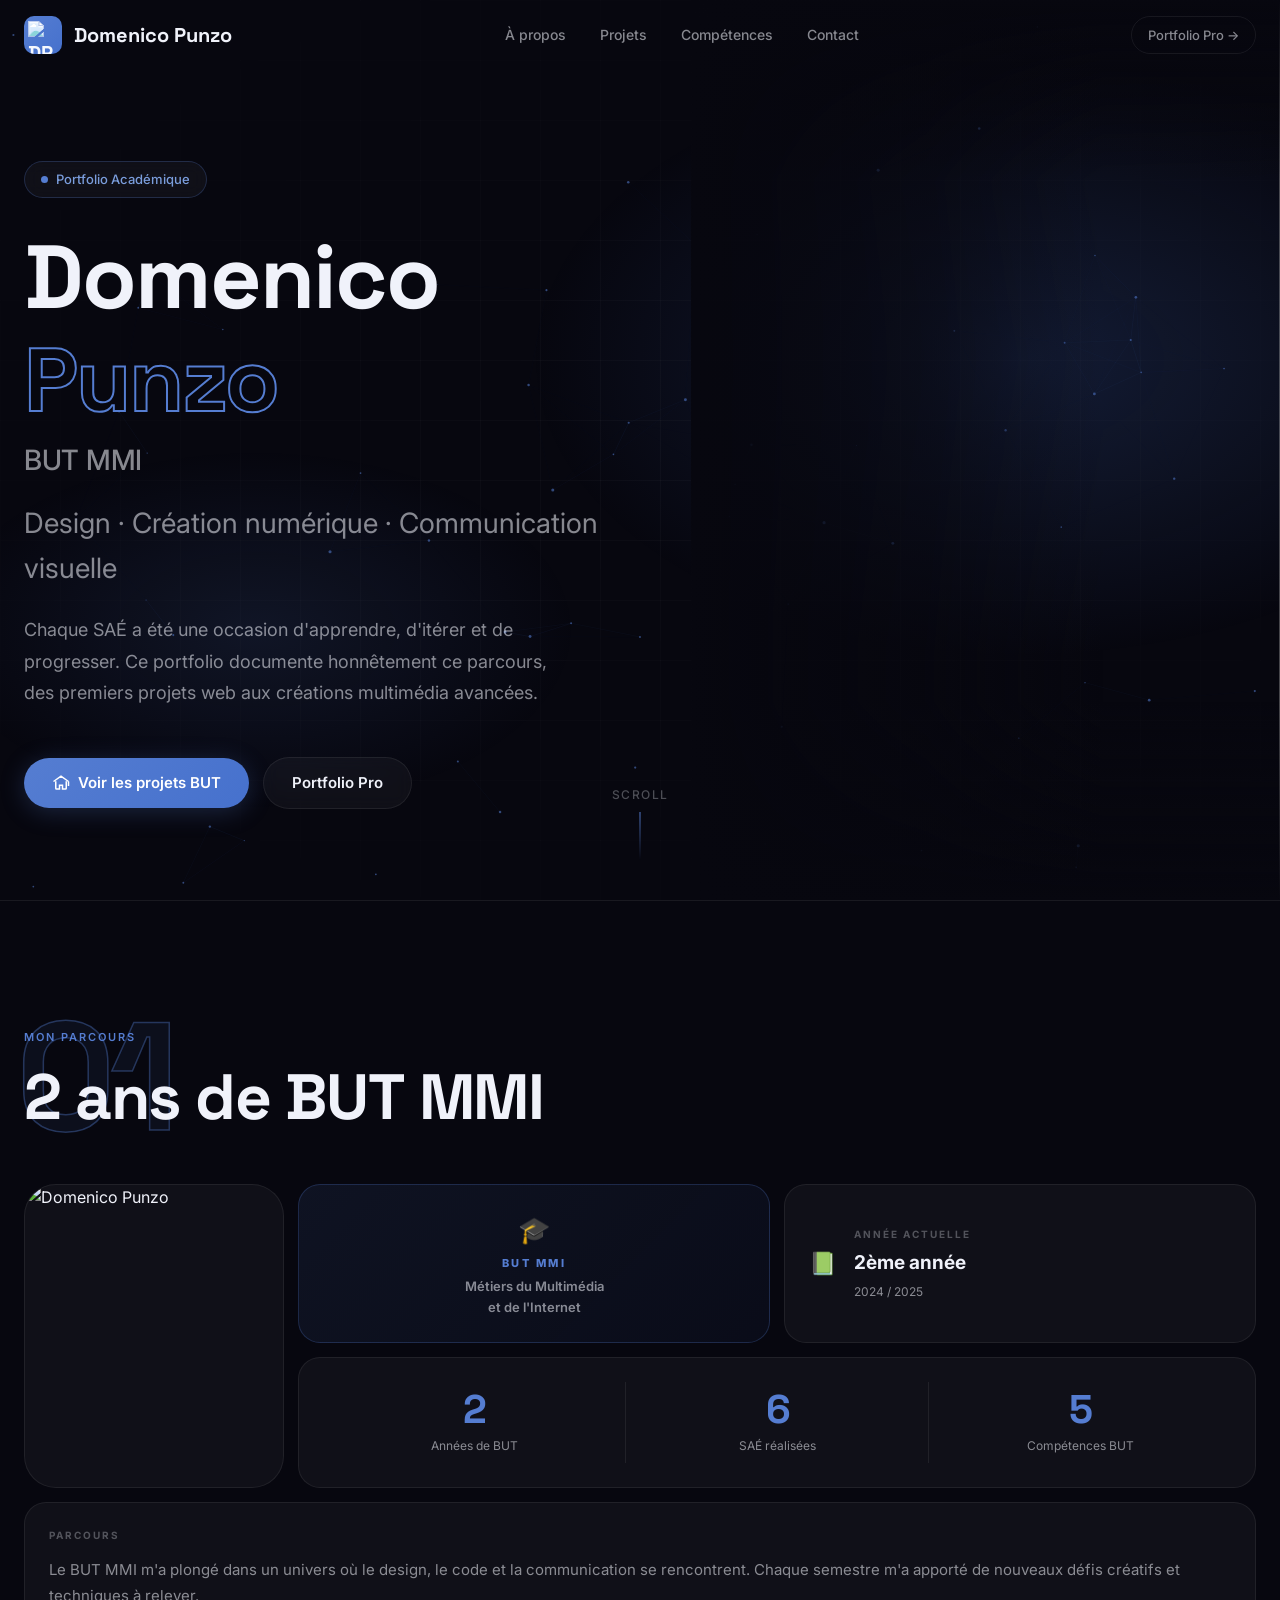
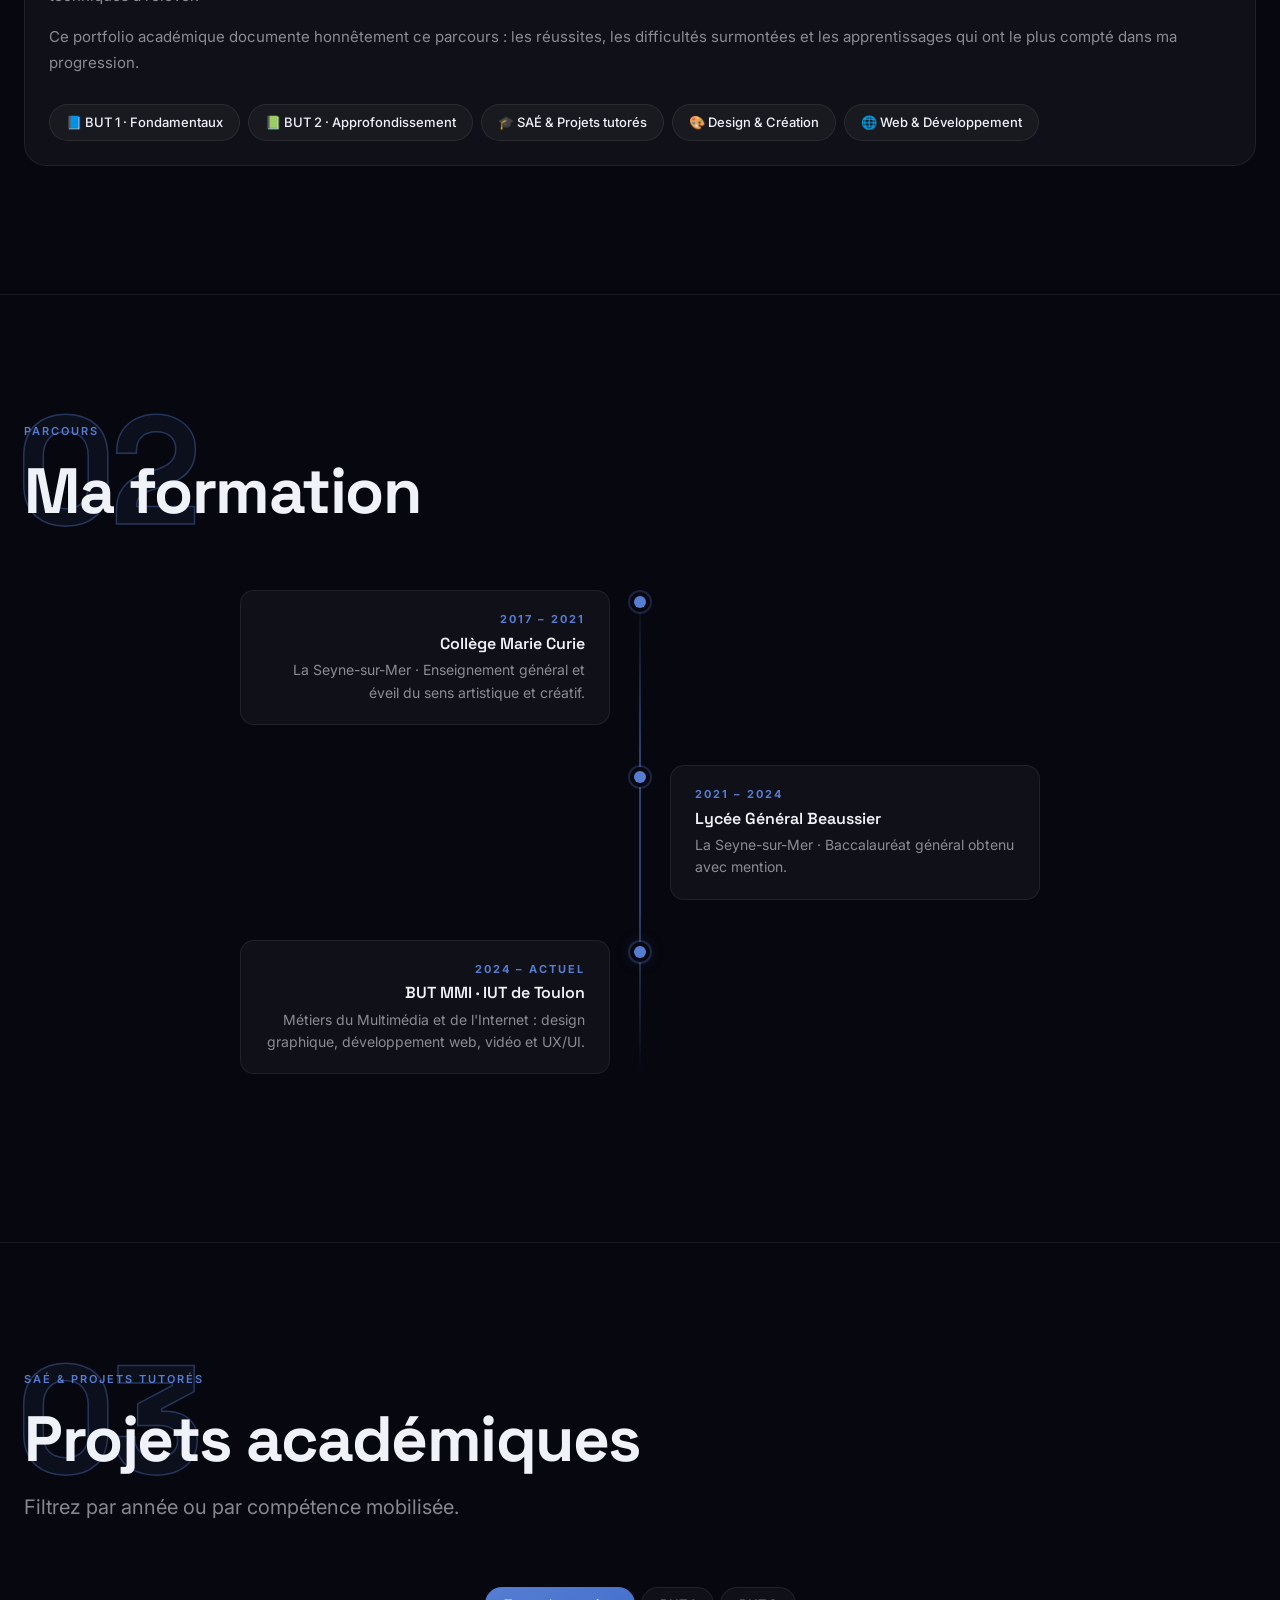
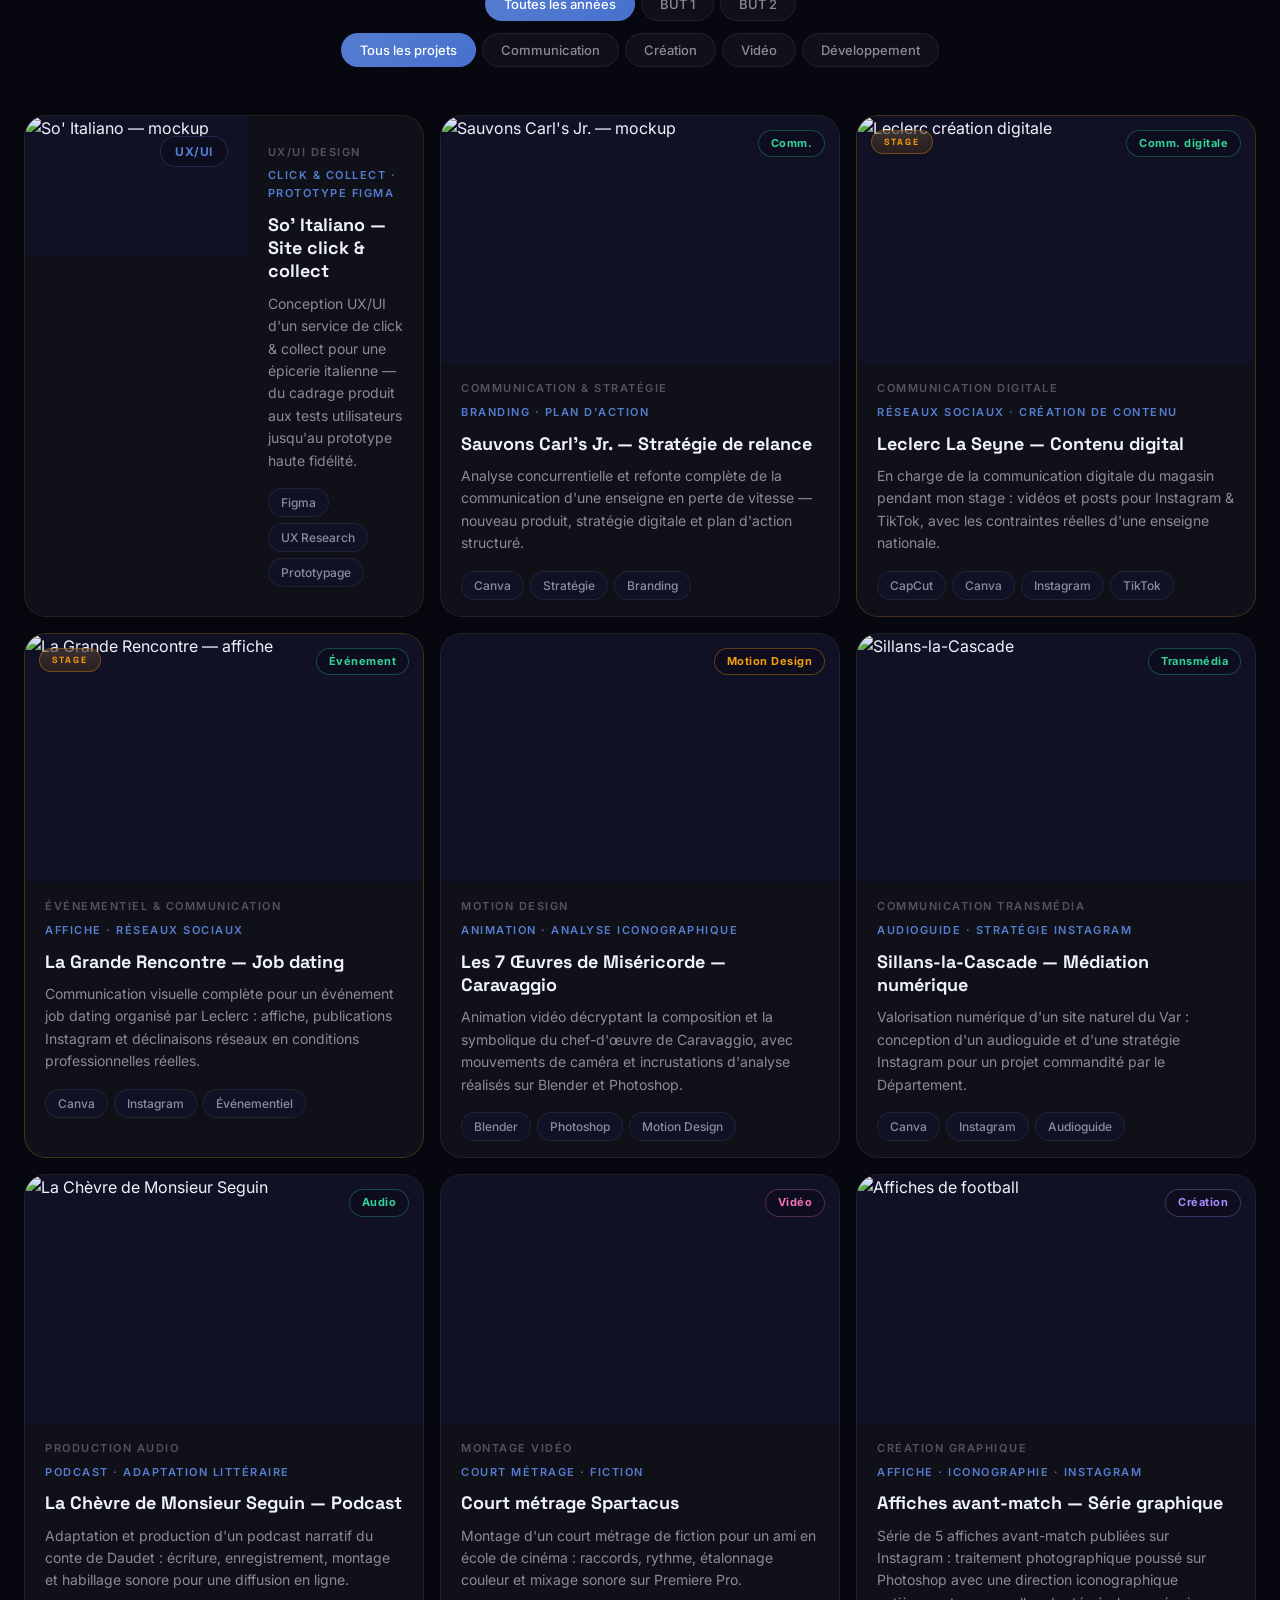
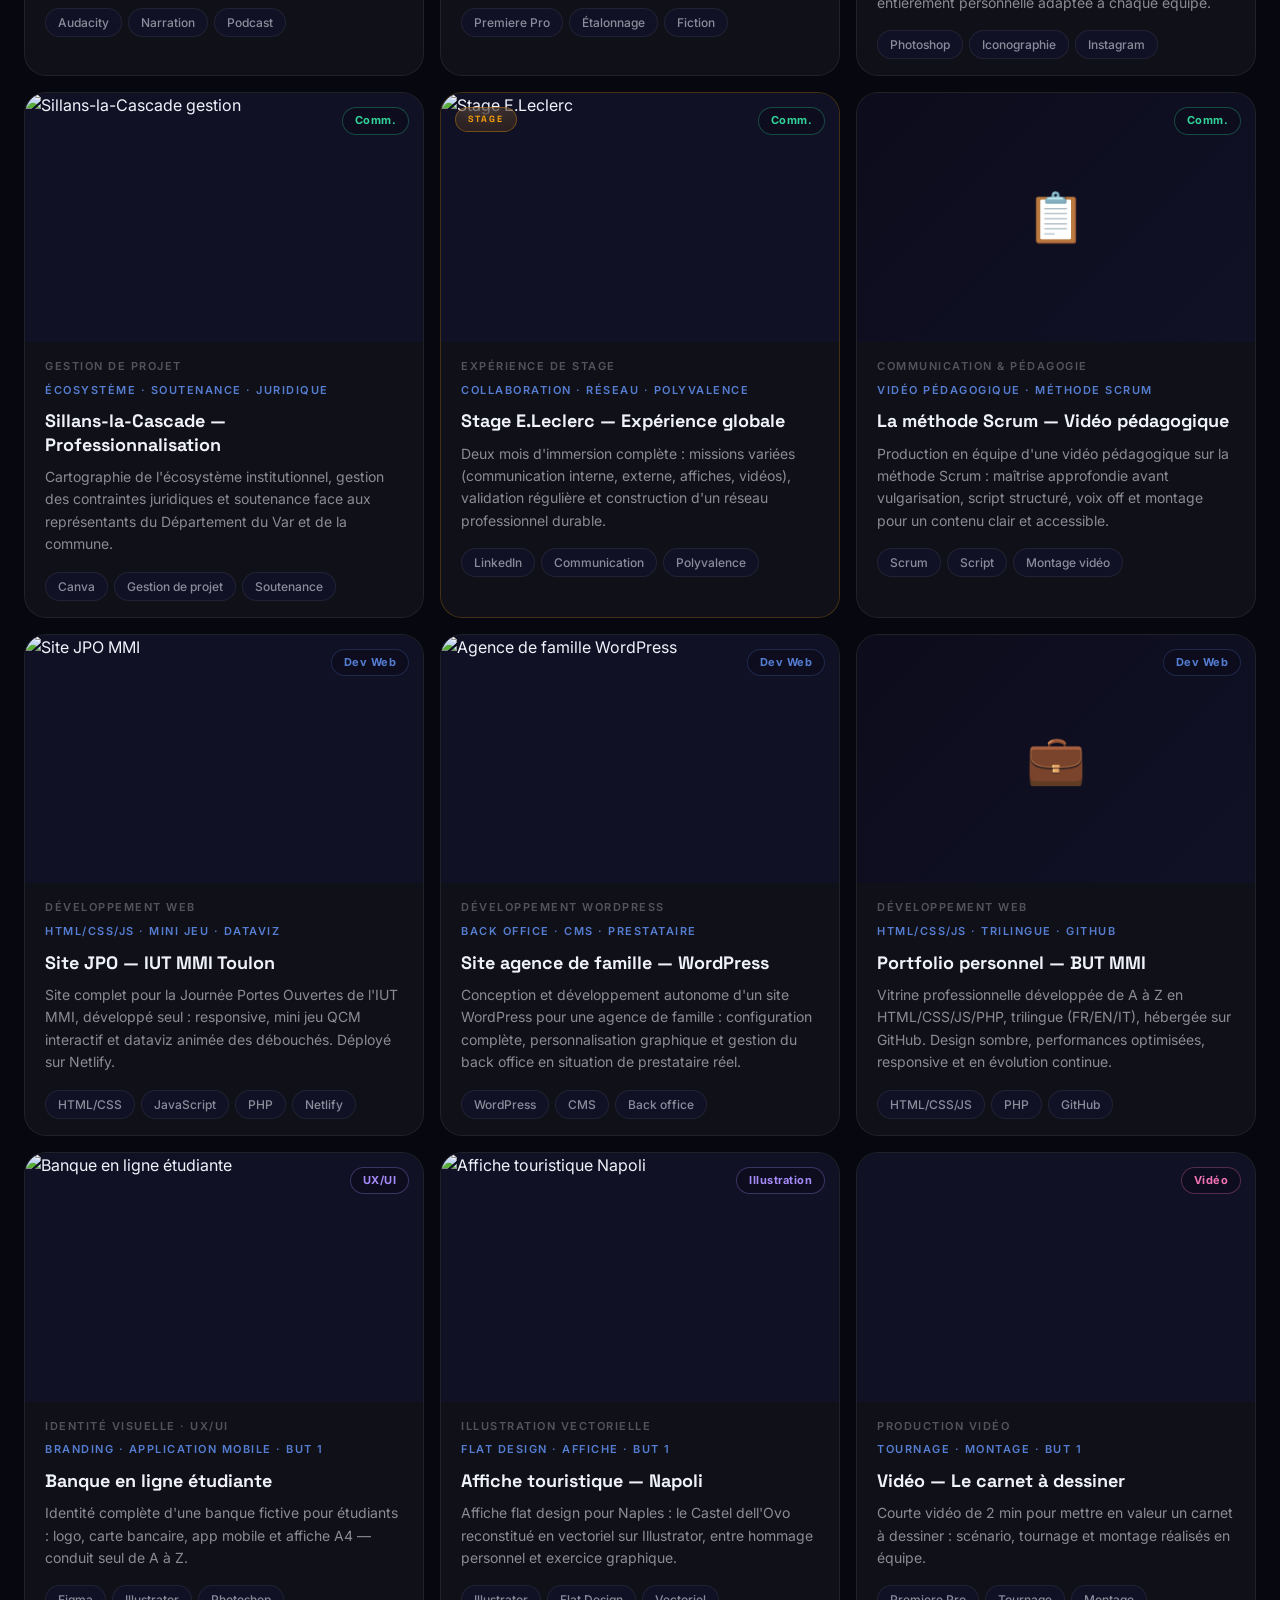
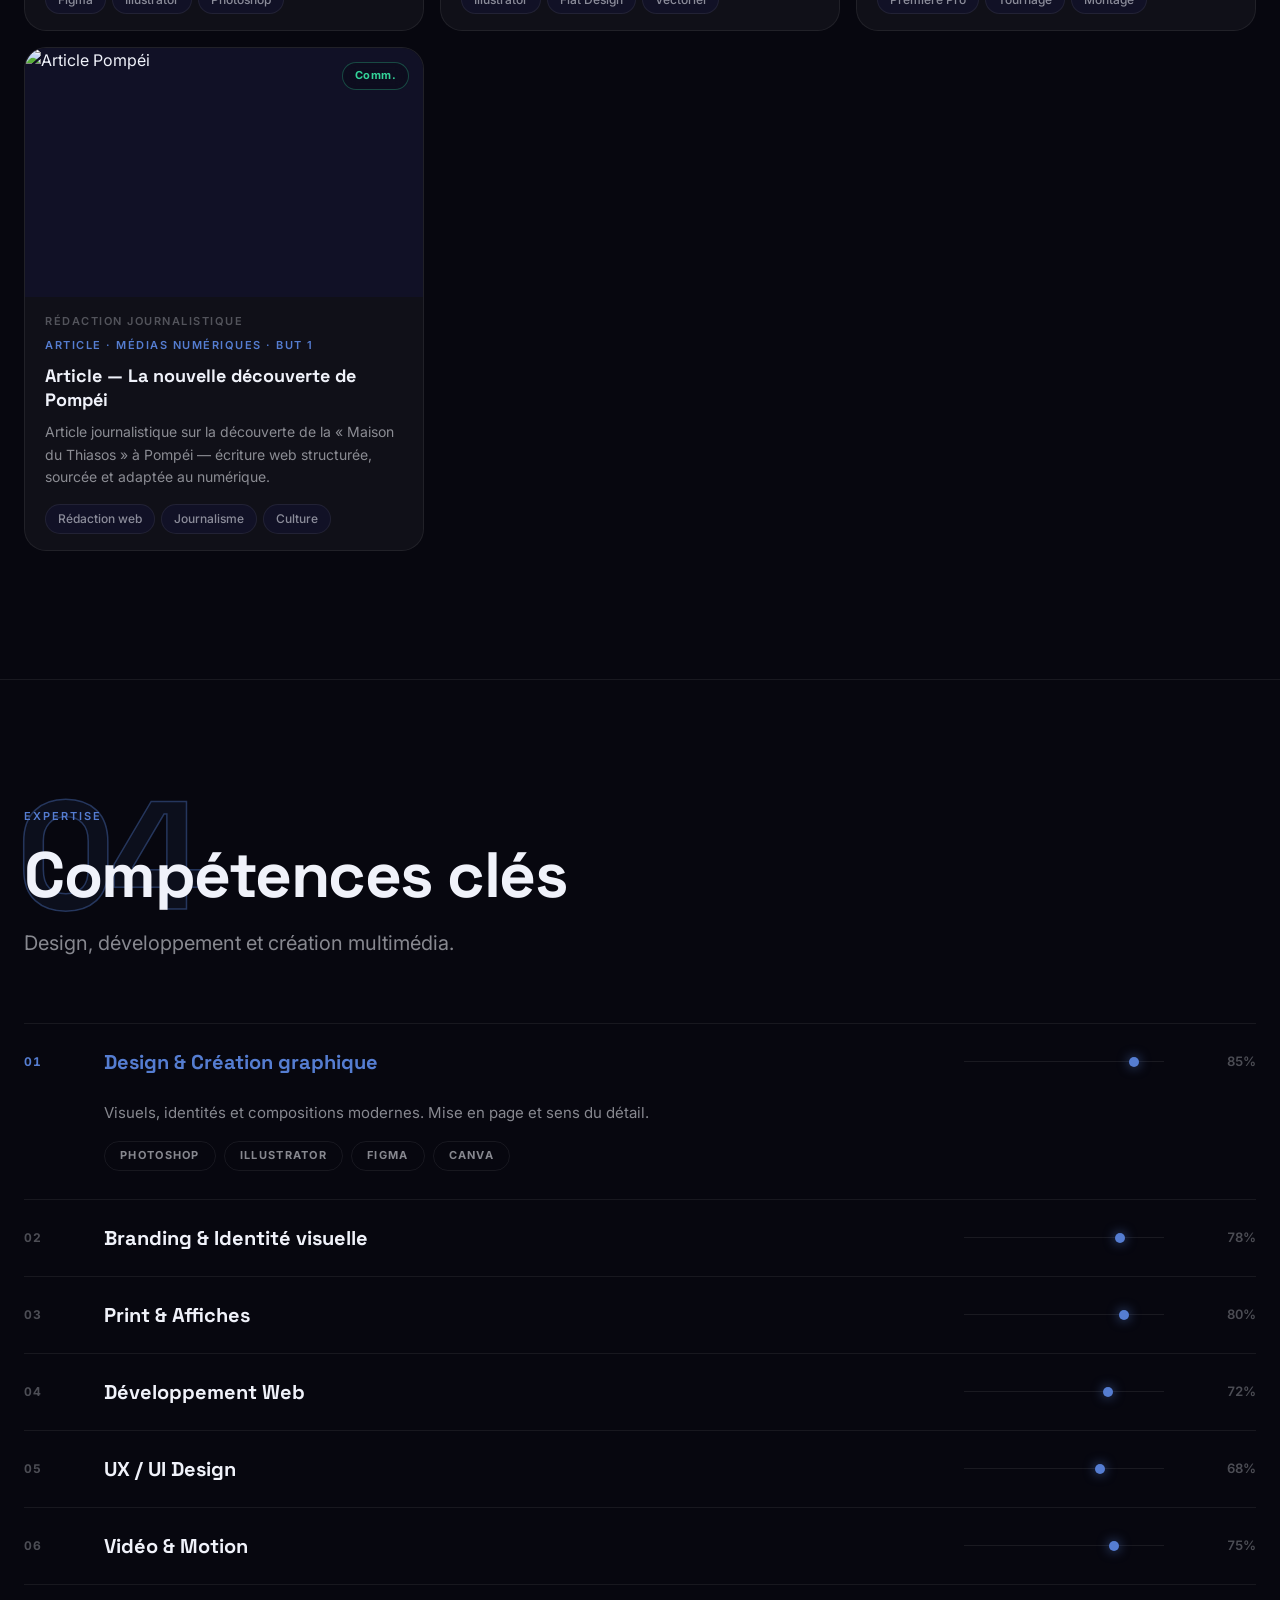
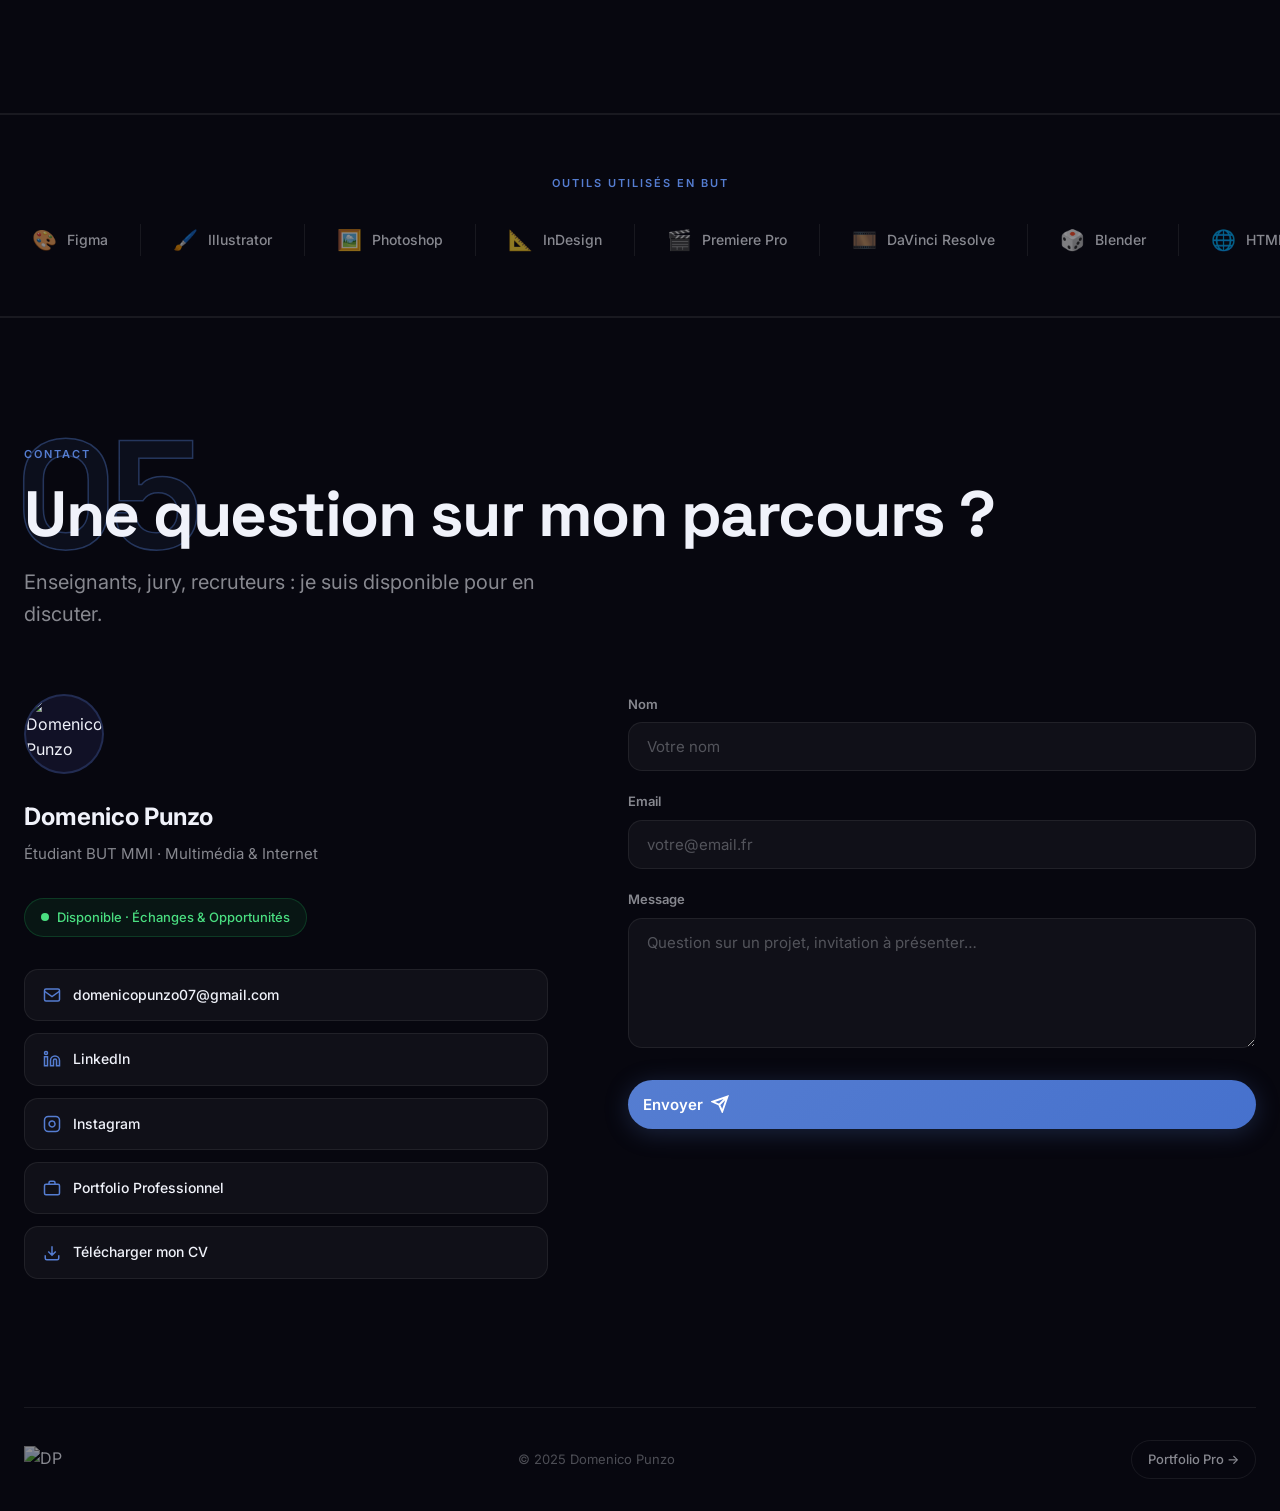
==== academic.html @ 2d1ed1a0 "fix nom image" ====
<!DOCTYPE html>
<html lang="fr">
<head>
  <meta charset="UTF-8" />
  <meta name="viewport" content="width=device-width, initial-scale=1.0" />
  <title>Portfolio Académique — Domenico Punzo</title>
  <meta name="description" content="Projets universitaires BUT de Domenico Punzo" />
  <link rel="stylesheet" href="css/style.css" />
  <link rel="icon" href="https://pub-c142d74a81774582afa4b6283e9c608b.r2.dev/Affiches/logo.png" type="image/png" />
  <style>
    /* Hero gradient unique acad */
    .hero-acad .hero-bg {
      background:
        radial-gradient(ellipse 70% 60% at 80% 40%, rgba(70,113,205,0.2), transparent 55%),
        radial-gradient(ellipse 50% 40% at 20% 70%, rgba(85,125,209,0.12), transparent 50%);
    }

    /* Year badge on card */
    .project-card-year {
      position: absolute;
      top: 14px; right: 14px;
      padding: 4px 12px;
      background: var(--bg-glass);
      backdrop-filter: blur(8px);
      border: 1px solid var(--border);
      border-radius: var(--radius-full);
      font-size: 11px; font-weight: 700;
      color: var(--text-muted);
      letter-spacing: 0.5px;
    }
    .project-card-year.but1 { color: #60a5fa; border-color: rgba(96,165,250,0.3); }
    .project-card-year.but2 { color: var(--primary); border-color: var(--border-blue); }
    .project-card-year.but3 { color: #a78bfa; border-color: rgba(167,139,250,0.3); }

    /* Progress tag (academic specific) */
    .project-card-type {
      font-size: 11px; font-weight: 600; letter-spacing: 1.5px;
      text-transform: uppercase; color: var(--text-subtle);
      margin-bottom: 6px;
    }

    /* Modal academic extras */
    .modal-reflection {
      background: rgba(85,125,209,0.06);
      border: 1px solid var(--border-blue);
      border-radius: var(--radius);
      padding: 20px 24px;
    }
    .modal-reflection h4 {
      font-size: 14px; font-weight: 600;
      color: var(--primary); margin-bottom: 12px;
    }
    .modal-reflection p { font-size: 14px; color: var(--text-muted); line-height: 1.7; }
    .modal-progression {
      display: grid; grid-template-columns: 1fr 1fr;
      gap: 12px; margin-top: 12px;
    }
    .modal-progression-card {
      background: var(--bg-3);
      border-radius: var(--radius);
      padding: 14px;
    }
    .modal-progression-label { font-size: 11px; font-weight: 600; color: var(--text-subtle); margin-bottom: 6px; letter-spacing: 1px; text-transform: uppercase; }
    .modal-progression-text { font-size: 13px; color: var(--text-muted); line-height: 1.5; }

    /* Section divider */
    .section-divider { height: 1px; background: var(--border); }

    .nav-logo-wrap {
      width: 38px; height: 38px;
      border-radius: 10px;
      background: linear-gradient(135deg, var(--primary), var(--primary-dark));
      display: grid; place-items: center;
      overflow: hidden;
      flex-shrink: 0;
    }
    .nav-logo-img { width: 80%; height: 80%; object-fit: contain; mix-blend-mode: screen; }
    .footer-logo  { height: 26px; width: auto; object-fit: contain; opacity: 0.55; }
    /* Stage badge */
    .stage-badge {
      position: absolute;
      top: 14px; left: 14px;
      padding: 4px 12px;
      background: rgba(245,158,11,0.12);
      backdrop-filter: blur(8px);
      border: 1px solid rgba(245,158,11,0.35);
      border-radius: var(--radius-full);
      font-size: 9px; font-weight: 800;
      color: #f59e0b;
      letter-spacing: 2px; text-transform: uppercase;
      font-family: 'Space Grotesk', sans-serif;
      z-index: 10;
    }
    .project-card.card-stage { border-color: rgba(245,158,11,0.22); }
    .project-card.card-stage:hover {
      border-color: rgba(245,158,11,0.45);
      box-shadow: 0 0 0 1px rgba(245,158,11,0.1), var(--shadow);
    }

    /* PDF embed in modal */
    .modal-pdf-wrap {
      width: 100%; height: 380px;
      border-radius: var(--radius);
      overflow: hidden;
      border: 1px solid var(--border);
      margin-top: 10px;
      background: var(--bg-3);
    }
    .modal-pdf-iframe { width: 100%; height: 100%; border: none; display: block; }
    .modal-pdf-dl { margin-top: 10px; display: inline-flex; align-items: center; gap: 8px; }

    /* Card video */
    .project-card-video {
      position: absolute; inset: 0;
      width: 100%; height: 100%;
      object-fit: cover;
    }

    /* Mobile modal */
    @media (max-width: 600px) {
      .modal-pdf-wrap { height: 220px; }
      .modal-pdf-top { padding: 14px 16px 0; }
      .modal-video { max-height: 240px; }
      .modal-nav { padding: 12px 16px 20px; }
      .modal-nav-btn { padding: 9px 14px; font-size: 12px; }
    }
    .modal-footer-meta {
      display: flex; flex-wrap: wrap; gap: 14px; align-items: center;
      padding-top: 20px; border-top: 1px solid var(--border);
    }

    /* Modal video player */
    .modal-video-wrap { width: 100%; background: #000; }
    .modal-video { width: 100%; max-height: 420px; display: block; object-fit: contain; }

    /* PDF at top of modal (outside body) */
    .modal-pdf-top { padding: 24px 32px 0; }
    .modal-pdf-top .modal-pdf-wrap { margin-top: 0; }

    /* Prev/Next modal navigation */
    .modal-nav {
      display: flex; justify-content: space-between; align-items: center;
      padding: 16px 32px 28px;
      border-top: 1px solid var(--border);
      gap: 12px;
    }
    .modal-nav-btn {
      display: inline-flex; align-items: center; gap: 8px;
      font-size: 13px; font-weight: 600; color: var(--text-muted);
      background: var(--bg-3); border: 1px solid var(--border);
      border-radius: var(--radius); padding: 10px 18px;
      cursor: pointer; font-family: inherit;
      transition: color 0.2s, border-color 0.2s, background 0.2s;
    }
    .modal-nav-btn:hover:not(:disabled) {
      color: var(--text); border-color: var(--border-hover); background: var(--bg-card);
    }
    .modal-nav-btn:disabled { opacity: 0.3; cursor: not-allowed; }

    /* BUT MMI subtitle in hero */
    .hero-but-label {
      font-size: clamp(18px, 2.6vw, 28px);
      font-weight: 500;
      color: var(--text-muted);
      letter-spacing: -0.3px;
      margin-bottom: 18px;
      animation: slideUp 0.7s var(--ease-expo) 1.4s both;
    }

    /* Hero photo */
    .hero-photo-wrap {
      position: absolute;
      right: 0; top: 0; bottom: 0;
      width: 46%;
      pointer-events: none;
      overflow: hidden;
      z-index: 1;
    }
    .hero-photo-wrap img {
      width: 100%;
      height: 100%;
      object-fit: cover;
      object-position: center 12%;
      opacity: 0.38;
      filter: saturate(0.55) brightness(0.9);
    }
    .hero-photo-wrap::after {
      content: '';
      position: absolute; inset: 0;
      background:
        linear-gradient(to right, var(--bg) 0%, rgba(7,7,15,0.6) 40%, transparent 70%),
        linear-gradient(to top, var(--bg) 0%, transparent 22%),
        linear-gradient(to bottom, var(--bg) 0%, transparent 20%);
      z-index: 1;
    }
    @media (max-width: 768px) {
      .hero-photo-wrap { display: none; }
    }


    /* Discipline badges */
    .project-card-year.type-dev    { color: var(--primary); border-color: var(--border-blue); }
    .project-card-year.type-video  { color: #f472b6; border-color: rgba(244,114,182,0.3); }
    .project-card-year.type-comm   { color: #34d399; border-color: rgba(52,211,153,0.3); }
    .project-card-year.type-crea   { color: #a78bfa; border-color: rgba(167,139,250,0.3); }
    .project-card-year.type-motion { color: #f59e0b; border-color: rgba(245,158,11,0.35); }

    /* Nav logo image */

    /* Footer logo */

    /* Gallery: show full image */
    .modal-gallery-main img { object-fit: contain !important; }

    /* 3-column equal grid, smaller cards */
    .projects-grid {
      grid-template-columns: repeat(3, 1fr) !important;
      gap: 16px !important;
    }
    .projects-grid .project-card:first-child {
      grid-column: auto !important;
            border-color: var(--border) !important;
      box-shadow: var(--shadow-card) !important;
    }
    .projects-grid .project-card:first-child .project-card-thumb {
      aspect-ratio: 16/10 !important;
      min-height: unset !important;
    }
    .projects-grid .project-card:first-child .project-card-body {
      padding: 16px 20px !important;
          }
    .projects-grid .project-card:first-child .project-card-title {
      font-size: 18px !important;
      margin-bottom: 10px !important;
    }
    .projects-grid .project-card:first-child .project-card-desc {
      font-size: 14px !important;
      line-height: 1.6 !important;
      margin-bottom: 16px !important;
    }
    .project-card-body { padding: 16px 20px !important; }
    @media (max-width: 960px) {
      .projects-grid { grid-template-columns: repeat(2, 1fr) !important; }
    }
    @media (max-width: 600px) {
      .projects-grid { grid-template-columns: 1fr !important; }
    }

    /* Year + skill filters stacked */
    .filters { flex-direction: column; align-items: center; gap: 12px; }

    .card-out { display: none !important; }
  </style>
</head>
<body>
  <!-- Particle background -->
  <canvas id="particleCanvas"></canvas>

  <!-- Navigation -->
  <nav class="nav">
    <div class="container nav-inner">
      <a href="index.html" class="nav-logo">
        <div class="nav-logo-wrap">
          <img src="https://pub-c142d74a81774582afa4b6283e9c608b.r2.dev/Affiches/logo.png" alt="DP" class="nav-logo-img" />
        </div>
        <span>Domenico Punzo</span>
      </a>
      <ul class="nav-links">
        <li><a class="nav-link" href="#about">À propos</a></li>
        <li><a class="nav-link" href="#projects">Projets</a></li>
        <li><a class="nav-link" href="#skills">Compétences</a></li>
        <li><a class="nav-link" href="#contact">Contact</a></li>
      </ul>
      <a href="professional.html" class="nav-switch">Portfolio Pro →</a>
      <button class="nav-hamburger" id="burger" aria-label="Menu">
        <span></span><span></span><span></span>
      </button>
    </div>
  </nav>

  <!-- Mobile nav -->
  <div class="mobile-nav" id="mobileNav">
    <a class="nav-link" href="#about">À propos</a>
    <a class="nav-link" href="#projects">Projets BUT</a>
    <a class="nav-link" href="#skills">Compétences</a>
    <a class="nav-link" href="#contact">Contact</a>
    <a href="professional.html" class="btn btn-primary" style="margin-top:20px">Portfolio Pro</a>
  </div>

  <!-- ── HERO ── -->
  <section class="hero hero-acad">
    <div class="hero-bg"></div>
    <div class="hero-grid"></div>

    <div class="hero-photo-wrap">
      <img src="https://pub-c142d74a81774582afa4b6283e9c608b.r2.dev/Affiches/foto.jpg" alt="" />
    </div>

    <div class="container hero-inner">
      <div style="max-width: 600px;">
        <div class="hero-badge reveal">
          <span class="hero-badge-dot"></span>
          Portfolio Académique
        </div>
        <h1 class="hero-name display" style="margin-bottom:6px;">
          <span id="heroFirst" data-text="Domenico"></span><br>
          <span id="heroLast" data-text="Punzo"></span>
        </h1>
        <p class="hero-but-label reveal">BUT MMI</p>
        <p class="hero-role reveal reveal-delay-2">
          Design · Création numérique · Communication visuelle
        </p>
        <p class="hero-tagline reveal reveal-delay-3">
          Chaque SAÉ a été une occasion d'apprendre, d'itérer et de progresser. Ce portfolio documente honnêtement ce parcours, des premiers projets web aux créations multimédia avancées.
        </p>
        <div class="hero-actions reveal reveal-delay-4">
          <a href="#projects" class="btn btn-primary">
            <svg viewBox="0 0 24 24" fill="none" stroke="currentColor" stroke-width="2"><path d="M22 10v6M2 10l10-7 10 7M5 9.5V19a1 1 0 001 1h4v-5h4v5h4a1 1 0 001-1V9.5"/></svg>
            Voir les projets BUT
          </a>
          <a href="professional.html" class="btn btn-secondary">Portfolio Pro</a>
        </div>
      </div>
    </div>
    <div class="hero-scroll">
      <span>Scroll</span>
      <div class="hero-scroll-line"></div>
    </div>
  </section>

  <div class="section-divider"></div>

  <!-- ── ABOUT ── -->
  <section class="section" id="about">
    <div class="container">
      <div class="section-header" style="margin-bottom:52px;">
        <p class="label reveal">Mon parcours</p>
        <h2 class="headline reveal reveal-delay-1">2 ans de BUT MMI</h2>
      </div>
      <div class="bento-grid reveal">

        <!-- Photo -->
        <div class="bento-cell bento-photo-cell">
          <img src="https://pub-c142d74a81774582afa4b6283e9c608b.r2.dev/Affiches/photo.jpg" alt="Domenico Punzo" />
        </div>

        <!-- Badge formation -->
        <div class="bento-cell bento-badge-cell">
          <span class="bento-icon">🎓</span>
          <div class="bento-badge-title">BUT MMI</div>
          <div class="bento-badge-sub">Métiers du Multimédia<br>et de l'Internet</div>
        </div>

        <!-- Current year -->
        <div class="bento-cell" style="display:flex;align-items:center;gap:18px;">
          <span class="bento-icon" style="font-size:22px;">📗</span>
          <div>
            <div class="bento-small-label">Année actuelle</div>
            <div class="bento-value">2ème année</div>
            <div style="font-size:12px;color:var(--text-muted);margin-top:3px;">2024 / 2025</div>
          </div>
        </div>

        <!-- Stats -->
        <div class="bento-cell bento-stats-cell">
          <div class="bento-stat">
            <span class="bento-stat-num" data-count="2" data-suffix="">2</span>
            <span class="bento-stat-label">Années de BUT</span>
          </div>
          <div class="bento-stat">
            <span class="bento-stat-num" data-count="6" data-suffix="">6</span>
            <span class="bento-stat-label">SAÉ réalisées</span>
          </div>
          <div class="bento-stat">
            <span class="bento-stat-num" data-count="5" data-suffix="">5</span>
            <span class="bento-stat-label">Compétences BUT</span>
          </div>
        </div>

        <!-- Bio -->
        <div class="bento-cell bento-bio-cell">
          <div class="bento-small-label" style="margin-bottom:14px;">Parcours</div>
          <p class="bento-bio-text">Le BUT MMI m'a plongé dans un univers où le design, le code et la communication se rencontrent. Chaque semestre m'a apporté de nouveaux défis créatifs et techniques à relever.</p>
          <p class="bento-bio-text" style="margin-bottom:18px;">Ce portfolio académique documente honnêtement ce parcours : les réussites, les difficultés surmontées et les apprentissages qui ont le plus compté dans ma progression.</p>
          <div class="about-tags">
            <span class="about-tag">📘 BUT 1 · Fondamentaux</span>
            <span class="about-tag">📗 BUT 2 · Approfondissement</span>
            <span class="about-tag">🎓 SAÉ & Projets tutorés</span>
            <span class="about-tag">🎨 Design & Création</span>
            <span class="about-tag">🌐 Web & Développement</span>
          </div>
        </div>

      </div>
    </div>
  </section>

  <div class="section-divider"></div>

  <!-- ── TIMELINE ── -->
  <section class="section" id="timeline">
    <div class="container">
      <div class="section-header">
        <p class="label reveal">Parcours</p>
        <h2 class="headline reveal reveal-delay-1">Ma formation</h2>
      </div>
      <div class="timeline">
        <div class="timeline-item reveal">
          <div class="timeline-content">
            <div class="timeline-year">2017 – 2021</div>
            <h4>Collège Marie Curie</h4>
            <p>La Seyne-sur-Mer · Enseignement général et éveil du sens artistique et créatif.</p>
          </div>
          <div class="timeline-dot"></div>
          <div class="timeline-spacer"></div>
        </div>
        <div class="timeline-item reveal">
          <div class="timeline-spacer"></div>
          <div class="timeline-dot"></div>
          <div class="timeline-content">
            <div class="timeline-year">2021 – 2024</div>
            <h4>Lycée Général Beaussier</h4>
            <p>La Seyne-sur-Mer · Baccalauréat général obtenu avec mention.</p>
          </div>
        </div>
        <div class="timeline-item reveal">
          <div class="timeline-content">
            <div class="timeline-year">2024 – actuel</div>
            <h4>BUT MMI · IUT de Toulon</h4>
            <p>Métiers du Multimédia et de l'Internet : design graphique, développement web, vidéo et UX/UI.</p>
          </div>
          <div class="timeline-dot" style="box-shadow: 0 0 0 4px var(--bg), 0 0 0 6px var(--border-blue), 0 0 16px rgba(85,125,209,0.5);"></div>
          <div class="timeline-spacer"></div>
        </div>
      </div>
    </div>
  </section>

  <div class="section-divider"></div>

  <!-- ── PROJECTS ── -->
  <section class="section" id="projects">
    <div class="container">
      <div class="section-header">
        <p class="label reveal">SAÉ & Projets tutorés</p>
        <h2 class="headline reveal reveal-delay-1">Projets académiques</h2>
        <p class="subtitle reveal reveal-delay-2">Filtrez par année ou par compétence mobilisée.</p>
      </div>

      <!-- Filters -->
      <div class="filters reveal">
        <div class="filter-group">
          <button class="filter-btn active" data-group="year" data-value="all">Toutes les années</button>
          <button class="filter-btn" data-group="year" data-value="but1">BUT 1</button>
          <button class="filter-btn" data-group="year" data-value="but2">BUT 2</button>
        </div>
        <div class="filter-group">
          <button class="filter-btn active" data-group="skill" data-value="all">Tous les projets</button>
          <button class="filter-btn" data-group="skill" data-value="comm">Communication</button>
          <button class="filter-btn" data-group="skill" data-value="crea">Création</button>
          <button class="filter-btn" data-group="skill" data-value="video">Vidéo</button>
          <button class="filter-btn" data-group="skill" data-value="dev">Développement</button>
        </div>
      </div>

      <div class="projects-grid">

        <!-- BUT 2 / So' Italiano — Click & Collect -->
        <div class="project-card reveal" data-modal="acad-soitaliano" data-year="but2" data-skill="crea">
          <div class="project-card-thumb">
            <img src="traces/BUT%202/mockoup2.png" alt="So' Italiano — mockup" loading="lazy" />
            <div class="project-card-overlay"></div>
            <span class="project-card-year type-dev">UX/UI</span>
            <div class="project-card-cta">
              <svg width="16" height="16" viewBox="0 0 24 24" fill="none" stroke="currentColor" stroke-width="2.5"><path d="M5 12h14M12 5l7 7-7 7"/></svg>
            </div>
          </div>
          <div class="project-card-body">
            <div class="project-card-type">UX/UI Design</div>
            <div class="project-card-category">Click & Collect · Prototype Figma</div>
            <h3 class="project-card-title">So' Italiano — Site click & collect</h3>
            <p class="project-card-desc">Conception UX/UI d'un service de click & collect pour une épicerie italienne — du cadrage produit aux tests utilisateurs jusqu'au prototype haute fidélité.</p>
            <div class="project-card-tags">
              <span class="tag">Figma</span><span class="tag">UX Research</span><span class="tag">Prototypage</span>
            </div>
          </div>
        </div>

        <!-- BUT 2 / Carl's Jr. — Stratégie de marque -->
        <div class="project-card reveal reveal-delay-1" data-modal="acad-carlsjr" data-year="but2" data-skill="comm">
          <div class="project-card-thumb">
            <img src="traces/BUT%202/mockoup1.png" alt="Sauvons Carl's Jr. — mockup" loading="lazy" />
            <div class="project-card-overlay"></div>
            <span class="project-card-year type-comm">Comm.</span>
            <div class="project-card-cta">
              <svg width="16" height="16" viewBox="0 0 24 24" fill="none" stroke="currentColor" stroke-width="2.5"><path d="M5 12h14M12 5l7 7-7 7"/></svg>
            </div>
          </div>
          <div class="project-card-body">
            <div class="project-card-type">Communication & Stratégie</div>
            <div class="project-card-category">Branding · Plan d'action</div>
            <h3 class="project-card-title">Sauvons Carl's Jr. — Stratégie de relance</h3>
            <p class="project-card-desc">Analyse concurrentielle et refonte complète de la communication d'une enseigne en perte de vitesse — nouveau produit, stratégie digitale et plan d'action structuré.</p>
            <div class="project-card-tags">
              <span class="tag">Canva</span><span class="tag">Stratégie</span><span class="tag">Branding</span>
            </div>
          </div>
        </div>

        <!-- BUT 2 / Leclerc — Stage Communication digitale -->
        <div class="project-card reveal reveal-delay-2 card-stage" data-modal="acad-leclerc" data-year="but2" data-skill="comm,video">
          <div class="project-card-thumb">
            <img src="https://pub-c142d74a81774582afa4b6283e9c608b.r2.dev/Affiches/54907.jpg" alt="Leclerc création digitale" loading="lazy" />
            <div class="project-card-overlay"></div>
            <div class="stage-badge">Stage</div>
            <span class="project-card-year type-comm">Comm. digitale</span>
            <div class="project-card-cta">
              <svg width="16" height="16" viewBox="0 0 24 24" fill="none" stroke="currentColor" stroke-width="2.5"><path d="M5 12h14M12 5l7 7-7 7"/></svg>
            </div>
          </div>
          <div class="project-card-body">
            <div class="project-card-type">Communication digitale</div>
            <div class="project-card-category">Réseaux sociaux · Création de contenu</div>
            <h3 class="project-card-title">Leclerc La Seyne — Contenu digital</h3>
            <p class="project-card-desc">En charge de la communication digitale du magasin pendant mon stage : vidéos et posts pour Instagram & TikTok, avec les contraintes réelles d'une enseigne nationale.</p>
            <div class="project-card-tags">
              <span class="tag">CapCut</span><span class="tag">Canva</span><span class="tag">Instagram</span><span class="tag">TikTok</span>
            </div>
          </div>
        </div>

        <!-- BUT 2 / La Grande Rencontre — Événement Leclerc (Stage) -->
        <div class="project-card reveal card-stage" data-modal="acad-granderencontre" data-year="but2" data-skill="comm,crea">
          <div class="project-card-thumb">
            <img src="traces/BUT%202/la%20grande%20rencontre.png" alt="La Grande Rencontre — affiche" loading="lazy" />
            <div class="project-card-overlay"></div>
            <div class="stage-badge">Stage</div>
            <span class="project-card-year type-comm">Événement</span>
            <div class="project-card-cta">
              <svg width="16" height="16" viewBox="0 0 24 24" fill="none" stroke="currentColor" stroke-width="2.5"><path d="M5 12h14M12 5l7 7-7 7"/></svg>
            </div>
          </div>
          <div class="project-card-body">
            <div class="project-card-type">Événementiel & Communication</div>
            <div class="project-card-category">Affiche · Réseaux sociaux</div>
            <h3 class="project-card-title">La Grande Rencontre — Job dating</h3>
            <p class="project-card-desc">Communication visuelle complète pour un événement job dating organisé par Leclerc : affiche, publications Instagram et déclinaisons réseaux en conditions professionnelles réelles.</p>
            <div class="project-card-tags">
              <span class="tag">Canva</span><span class="tag">Instagram</span><span class="tag">Événementiel</span>
            </div>
          </div>
        </div>

        <!-- BUT 2 / Animation Caravaggio -->
        <div class="project-card reveal reveal-delay-1" data-modal="acad-caravaggio" data-year="but2" data-skill="crea,video">
          <div class="project-card-thumb">
            <video class="project-card-video" autoplay muted loop playsinline>
              <source src="https://pub-c142d74a81774582afa4b6283e9c608b.r2.dev/Analyse_PUNZO.mp4" type="video/mp4">
            </video>
            <div class="project-card-overlay"></div>
            <span class="project-card-year type-motion">Motion Design</span>
            <div class="project-card-cta">
              <svg width="16" height="16" viewBox="0 0 24 24" fill="none" stroke="currentColor" stroke-width="2.5"><path d="M5 12h14M12 5l7 7-7 7"/></svg>
            </div>
          </div>
          <div class="project-card-body">
            <div class="project-card-type">Motion Design</div>
            <div class="project-card-category">Animation · Analyse iconographique</div>
            <h3 class="project-card-title">Les 7 Œuvres de Miséricorde — Caravaggio</h3>
            <p class="project-card-desc">Animation vidéo décryptant la composition et la symbolique du chef-d'œuvre de Caravaggio, avec mouvements de caméra et incrustations d'analyse réalisés sur Blender et Photoshop.</p>
            <div class="project-card-tags">
              <span class="tag">Blender</span><span class="tag">Photoshop</span><span class="tag">Motion Design</span>
            </div>
          </div>
        </div>

        <!-- BUT 2 / Sillans la Cascade — Département du Var -->
        <div class="project-card reveal reveal-delay-2" data-modal="acad-sillans" data-year="but2" data-skill="comm">
          <div class="project-card-thumb">
            <img src="https://pub-c142d74a81774582afa4b6283e9c608b.r2.dev/DR8A0122.JPG" alt="Sillans-la-Cascade" loading="lazy" />
            <div class="project-card-overlay"></div>
            <span class="project-card-year type-comm">Transmédia</span>
            <div class="project-card-cta">
              <svg width="16" height="16" viewBox="0 0 24 24" fill="none" stroke="currentColor" stroke-width="2.5"><path d="M5 12h14M12 5l7 7-7 7"/></svg>
            </div>
          </div>
          <div class="project-card-body">
            <div class="project-card-type">Communication transmédia</div>
            <div class="project-card-category">Audioguide · Stratégie Instagram</div>
            <h3 class="project-card-title">Sillans-la-Cascade — Médiation numérique</h3>
            <p class="project-card-desc">Valorisation numérique d'un site naturel du Var : conception d'un audioguide et d'une stratégie Instagram pour un projet commandité par le Département.</p>
            <div class="project-card-tags">
              <span class="tag">Canva</span><span class="tag">Instagram</span><span class="tag">Audioguide</span>
            </div>
          </div>
        </div>

        <!-- BUT 2 / La Chèvre de Monsieur Seguin — Podcast -->
        <div class="project-card reveal" data-modal="acad-chevre" data-year="but2" data-skill="comm">
          <div class="project-card-thumb">
            <img src="https://pub-c142d74a81774582afa4b6283e9c608b.r2.dev/Affiches/Capture%20d%E2%80%99e%CC%81cran%202026-06-18%20a%CC%80%2015.17.42.png" alt="La Chèvre de Monsieur Seguin" loading="lazy" />
            <div class="project-card-overlay"></div>
            <span class="project-card-year type-comm">Audio</span>
            <div class="project-card-cta">
              <svg width="16" height="16" viewBox="0 0 24 24" fill="none" stroke="currentColor" stroke-width="2.5"><path d="M5 12h14M12 5l7 7-7 7"/></svg>
            </div>
          </div>
          <div class="project-card-body">
            <div class="project-card-type">Production audio</div>
            <div class="project-card-category">Podcast · Adaptation littéraire</div>
            <h3 class="project-card-title">La Chèvre de Monsieur Seguin — Podcast</h3>
            <p class="project-card-desc">Adaptation et production d'un podcast narratif du conte de Daudet : écriture, enregistrement, montage et habillage sonore pour une diffusion en ligne.</p>
            <div class="project-card-tags">
              <span class="tag">Audacity</span><span class="tag">Narration</span><span class="tag">Podcast</span>
            </div>
          </div>
        </div>

        <!-- BUT 2 / Court métrage Spartacus -->
        <div class="project-card reveal reveal-delay-1" data-modal="acad-spartacus" data-year="but2" data-skill="video">
          <div class="project-card-thumb">
            <video class="project-card-video" autoplay muted loop playsinline>
              <source src="https://pub-c142d74a81774582afa4b6283e9c608b.r2.dev/Il%20mio%20filmato%208.MOV" type="video/mp4">
            </video>
            <div class="project-card-overlay"></div>
            <span class="project-card-year type-video">Vidéo</span>
            <div class="project-card-cta">
              <svg width="16" height="16" viewBox="0 0 24 24" fill="none" stroke="currentColor" stroke-width="2.5"><path d="M5 12h14M12 5l7 7-7 7"/></svg>
            </div>
          </div>
          <div class="project-card-body">
            <div class="project-card-type">Montage vidéo</div>
            <div class="project-card-category">Court métrage · Fiction</div>
            <h3 class="project-card-title">Court métrage Spartacus</h3>
            <p class="project-card-desc">Montage d'un court métrage de fiction pour un ami en école de cinéma : raccords, rythme, étalonnage couleur et mixage sonore sur Premiere Pro.</p>
            <div class="project-card-tags">
              <span class="tag">Premiere Pro</span><span class="tag">Étalonnage</span><span class="tag">Fiction</span>
            </div>
          </div>
        </div>

        <!-- BUT 2 / Affiches de football -->
        <div class="project-card reveal" data-modal="acad-football" data-year="but2" data-skill="crea">
          <div class="project-card-thumb">
            <img src="https://pub-c142d74a81774582afa4b6283e9c608b.r2.dev/Affiches/WvuZRFdfd.png" alt="Affiches de football" loading="lazy" />
            <div class="project-card-overlay"></div>
            <span class="project-card-year type-crea">Création</span>
            <div class="project-card-cta">
              <svg width="16" height="16" viewBox="0 0 24 24" fill="none" stroke="currentColor" stroke-width="2.5"><path d="M5 12h14M12 5l7 7-7 7"/></svg>
            </div>
          </div>
          <div class="project-card-body">
            <div class="project-card-type">Création graphique</div>
            <div class="project-card-category">Affiche · Iconographie · Instagram</div>
            <h3 class="project-card-title">Affiches avant-match — Série graphique</h3>
            <p class="project-card-desc">Série de 5 affiches avant-match publiées sur Instagram : traitement photographique poussé sur Photoshop avec une direction iconographique entièrement personnelle adaptée à chaque équipe.</p>
            <div class="project-card-tags">
              <span class="tag">Photoshop</span><span class="tag">Iconographie</span><span class="tag">Instagram</span>
            </div>
          </div>
        </div>

        <!-- BUT 2 / Sillans Gestion de projet -->
        <div class="project-card reveal reveal-delay-1" data-modal="acad-sillans-gestion" data-year="but2" data-skill="comm">
          <div class="project-card-thumb">
            <img src="https://pub-c142d74a81774582afa4b6283e9c608b.r2.dev/DR8A0122.JPG" alt="Sillans-la-Cascade gestion" loading="lazy" />
            <div class="project-card-overlay"></div>
            <span class="project-card-year type-comm">Comm.</span>
            <div class="project-card-cta">
              <svg width="16" height="16" viewBox="0 0 24 24" fill="none" stroke="currentColor" stroke-width="2.5"><path d="M5 12h14M12 5l7 7-7 7"/></svg>
            </div>
          </div>
          <div class="project-card-body">
            <div class="project-card-type">Gestion de projet</div>
            <div class="project-card-category">Écosystème · Soutenance · Juridique</div>
            <h3 class="project-card-title">Sillans-la-Cascade — Professionnalisation</h3>
            <p class="project-card-desc">Cartographie de l'écosystème institutionnel, gestion des contraintes juridiques et soutenance face aux représentants du Département du Var et de la commune.</p>
            <div class="project-card-tags">
              <span class="tag">Canva</span><span class="tag">Gestion de projet</span><span class="tag">Soutenance</span>
            </div>
          </div>
        </div>

        <!-- BUT 2 / Stage E.Leclerc général -->
        <div class="project-card reveal reveal-delay-2 card-stage" data-modal="acad-leclerc-stage" data-year="but2" data-skill="comm">
          <div class="project-card-thumb">
            <img src="https://pub-c142d74a81774582afa4b6283e9c608b.r2.dev/Affiches/E.Leclerc_logo.svg.webp" alt="Stage E.Leclerc" loading="lazy" />
            <div class="project-card-overlay"></div>
            <div class="stage-badge">Stage</div>
            <span class="project-card-year type-comm">Comm.</span>
            <div class="project-card-cta">
              <svg width="16" height="16" viewBox="0 0 24 24" fill="none" stroke="currentColor" stroke-width="2.5"><path d="M5 12h14M12 5l7 7-7 7"/></svg>
            </div>
          </div>
          <div class="project-card-body">
            <div class="project-card-type">Expérience de stage</div>
            <div class="project-card-category">Collaboration · Réseau · Polyvalence</div>
            <h3 class="project-card-title">Stage E.Leclerc — Expérience globale</h3>
            <p class="project-card-desc">Deux mois d'immersion complète : missions variées (communication interne, externe, affiches, vidéos), validation régulière et construction d'un réseau professionnel durable.</p>
            <div class="project-card-tags">
              <span class="tag">LinkedIn</span><span class="tag">Communication</span><span class="tag">Polyvalence</span>
            </div>
          </div>
        </div>

        <!-- BUT 2 / Vidéo pédagogique Scrum -->
        <div class="project-card reveal" data-modal="acad-scrum" data-year="but2" data-skill="comm">
          <div class="project-card-thumb">
            <div class="project-card-thumb-placeholder">📋</div>
            <div class="project-card-overlay"></div>
            <span class="project-card-year type-comm">Comm.</span>
            <div class="project-card-cta">
              <svg width="16" height="16" viewBox="0 0 24 24" fill="none" stroke="currentColor" stroke-width="2.5"><path d="M5 12h14M12 5l7 7-7 7"/></svg>
            </div>
          </div>
          <div class="project-card-body">
            <div class="project-card-type">Communication & Pédagogie</div>
            <div class="project-card-category">Vidéo pédagogique · Méthode Scrum</div>
            <h3 class="project-card-title">La méthode Scrum — Vidéo pédagogique</h3>
            <p class="project-card-desc">Production en équipe d'une vidéo pédagogique sur la méthode Scrum : maîtrise approfondie avant vulgarisation, script structuré, voix off et montage pour un contenu clair et accessible.</p>
            <div class="project-card-tags">
              <span class="tag">Scrum</span><span class="tag">Script</span><span class="tag">Montage vidéo</span>
            </div>
          </div>
        </div>

        <!-- BUT 2 / Site JPO IUT MMI -->
        <div class="project-card reveal reveal-delay-1" data-modal="acad-jpo" data-year="but2" data-skill="dev">
          <div class="project-card-thumb">
            <img src="https://pub-c142d74a81774582afa4b6283e9c608b.r2.dev/Affiches/3bf13809aa7.png" alt="Site JPO MMI" loading="lazy" />
            <div class="project-card-overlay"></div>
            <span class="project-card-year type-dev">Dev Web</span>
            <div class="project-card-cta">
              <svg width="16" height="16" viewBox="0 0 24 24" fill="none" stroke="currentColor" stroke-width="2.5"><path d="M5 12h14M12 5l7 7-7 7"/></svg>
            </div>
          </div>
          <div class="project-card-body">
            <div class="project-card-type">Développement web</div>
            <div class="project-card-category">HTML/CSS/JS · Mini jeu · Dataviz</div>
            <h3 class="project-card-title">Site JPO — IUT MMI Toulon</h3>
            <p class="project-card-desc">Site complet pour la Journée Portes Ouvertes de l'IUT MMI, développé seul : responsive, mini jeu QCM interactif et dataviz animée des débouchés. Déployé sur Netlify.</p>
            <div class="project-card-tags">
              <span class="tag">HTML/CSS</span><span class="tag">JavaScript</span><span class="tag">PHP</span><span class="tag">Netlify</span>
            </div>
          </div>
        </div>

        <!-- BUT 2 / Site WordPress agence -->
        <div class="project-card reveal reveal-delay-2" data-modal="acad-wordpress" data-year="but2" data-skill="dev">
          <div class="project-card-thumb">
            <img src="https://pub-c142d74a81774582afa4b6283e9c608b.r2.dev/Affiches/808490d8cd5.png" alt="Agence de famille WordPress" loading="lazy" />
            <div class="project-card-overlay"></div>
            <span class="project-card-year type-dev">Dev Web</span>
            <div class="project-card-cta">
              <svg width="16" height="16" viewBox="0 0 24 24" fill="none" stroke="currentColor" stroke-width="2.5"><path d="M5 12h14M12 5l7 7-7 7"/></svg>
            </div>
          </div>
          <div class="project-card-body">
            <div class="project-card-type">Développement WordPress</div>
            <div class="project-card-category">Back office · CMS · Prestataire</div>
            <h3 class="project-card-title">Site agence de famille — WordPress</h3>
            <p class="project-card-desc">Conception et développement autonome d'un site WordPress pour une agence de famille : configuration complète, personnalisation graphique et gestion du back office en situation de prestataire réel.</p>
            <div class="project-card-tags">
              <span class="tag">WordPress</span><span class="tag">CMS</span><span class="tag">Back office</span>
            </div>
          </div>
        </div>

        <!-- BUT 2 / Portfolio personnel -->
        <div class="project-card reveal" data-modal="acad-portfolio" data-year="but2" data-skill="dev">
          <div class="project-card-thumb">
            <div class="project-card-thumb-placeholder">💼</div>
            <div class="project-card-overlay"></div>
            <span class="project-card-year type-dev">Dev Web</span>
            <div class="project-card-cta">
              <svg width="16" height="16" viewBox="0 0 24 24" fill="none" stroke="currentColor" stroke-width="2.5"><path d="M5 12h14M12 5l7 7-7 7"/></svg>
            </div>
          </div>
          <div class="project-card-body">
            <div class="project-card-type">Développement web</div>
            <div class="project-card-category">HTML/CSS/JS · Trilingue · GitHub</div>
            <h3 class="project-card-title">Portfolio personnel — BUT MMI</h3>
            <p class="project-card-desc">Vitrine professionnelle développée de A à Z en HTML/CSS/JS/PHP, trilingue (FR/EN/IT), hébergée sur GitHub. Design sombre, performances optimisées, responsive et en évolution continue.</p>
            <div class="project-card-tags">
              <span class="tag">HTML/CSS/JS</span><span class="tag">PHP</span><span class="tag">GitHub</span>
            </div>
          </div>
        </div>

        <!-- Banque en ligne étudiante — BUT 1 -->
        <div class="project-card reveal" data-modal="acad-banque" data-year="but1" data-skill="crea">
          <div class="project-card-thumb">
            <img src="https://pub-c142d74a81774582afa4b6283e9c608b.r2.dev/Affiches/684ecc3e75a87_1.png" alt="Banque en ligne étudiante" loading="lazy" />
            <div class="project-card-overlay"></div>
            <span class="project-card-year type-crea">UX/UI</span>
            <div class="project-card-cta"><svg width="16" height="16" viewBox="0 0 24 24" fill="none" stroke="currentColor" stroke-width="2.5"><path d="M5 12h14M12 5l7 7-7 7"/></svg></div>
          </div>
          <div class="project-card-body">
            <div class="project-card-type">Identité visuelle · UX/UI</div>
            <div class="project-card-category">Branding · Application mobile · BUT 1</div>
            <h3 class="project-card-title">Banque en ligne étudiante</h3>
            <p class="project-card-desc">Identité complète d'une banque fictive pour étudiants : logo, carte bancaire, app mobile et affiche A4 — conduit seul de A à Z.</p>
            <div class="project-card-tags">
              <span class="tag">Figma</span><span class="tag">Illustrator</span><span class="tag">Photoshop</span>
            </div>
          </div>
        </div>

        <!-- Affiche touristique Napoli — BUT 1 -->
        <div class="project-card reveal reveal-delay-1" data-modal="acad-napoli" data-year="but1" data-skill="crea">
          <div class="project-card-thumb">
            <img src="https://pub-c142d74a81774582afa4b6283e9c608b.r2.dev/Affiches/Affiche-touristique_Punzo_Domenico.jpg" alt="Affiche touristique Napoli" loading="lazy" />
            <div class="project-card-overlay"></div>
            <span class="project-card-year type-crea">Illustration</span>
            <div class="project-card-cta"><svg width="16" height="16" viewBox="0 0 24 24" fill="none" stroke="currentColor" stroke-width="2.5"><path d="M5 12h14M12 5l7 7-7 7"/></svg></div>
          </div>
          <div class="project-card-body">
            <div class="project-card-type">Illustration vectorielle</div>
            <div class="project-card-category">Flat Design · Affiche · BUT 1</div>
            <h3 class="project-card-title">Affiche touristique — Napoli</h3>
            <p class="project-card-desc">Affiche flat design pour Naples : le Castel dell'Ovo reconstitué en vectoriel sur Illustrator, entre hommage personnel et exercice graphique.</p>
            <div class="project-card-tags">
              <span class="tag">Illustrator</span><span class="tag">Flat Design</span><span class="tag">Vectoriel</span>
            </div>
          </div>
        </div>

        <!-- Vidéo Le carnet à dessiner — BUT 1 -->
        <div class="project-card reveal reveal-delay-2" data-modal="acad-carnet" data-year="but1" data-skill="video">
          <div class="project-card-thumb">
            <video class="project-card-video" autoplay muted loop playsinline>
              <source src="https://pub-c142d74a81774582afa4b6283e9c608b.r2.dev/Affiches/Sequence%20pub_1.mp4" type="video/mp4">
            </video>
            <div class="project-card-overlay"></div>
            <span class="project-card-year type-video">Vidéo</span>
            <div class="project-card-cta"><svg width="16" height="16" viewBox="0 0 24 24" fill="none" stroke="currentColor" stroke-width="2.5"><path d="M5 12h14M12 5l7 7-7 7"/></svg></div>
          </div>
          <div class="project-card-body">
            <div class="project-card-type">Production vidéo</div>
            <div class="project-card-category">Tournage · Montage · BUT 1</div>
            <h3 class="project-card-title">Vidéo — Le carnet à dessiner</h3>
            <p class="project-card-desc">Courte vidéo de 2 min pour mettre en valeur un carnet à dessiner : scénario, tournage et montage réalisés en équipe.</p>
            <div class="project-card-tags">
              <span class="tag">Premiere Pro</span><span class="tag">Tournage</span><span class="tag">Montage</span>
            </div>
          </div>
        </div>

        <!-- Article La nouvelle découverte de Pompéi — BUT 1 -->
        <div class="project-card reveal" data-modal="acad-pompei" data-year="but1" data-skill="comm">
          <div class="project-card-thumb">
            <img src="https://pub-c142d74a81774582afa4b6283e9c608b.r2.dev/Affiches/2505f630fb0.png" alt="Article Pompéi" loading="lazy" />
            <div class="project-card-overlay"></div>
            <span class="project-card-year type-comm">Comm.</span>
            <div class="project-card-cta"><svg width="16" height="16" viewBox="0 0 24 24" fill="none" stroke="currentColor" stroke-width="2.5"><path d="M5 12h14M12 5l7 7-7 7"/></svg></div>
          </div>
          <div class="project-card-body">
            <div class="project-card-type">Rédaction journalistique</div>
            <div class="project-card-category">Article · Médias numériques · BUT 1</div>
            <h3 class="project-card-title">Article — La nouvelle découverte de Pompéi</h3>
            <p class="project-card-desc">Article journalistique sur la découverte de la « Maison du Thiasos » à Pompéi — écriture web structurée, sourcée et adaptée au numérique.</p>
            <div class="project-card-tags">
              <span class="tag">Rédaction web</span><span class="tag">Journalisme</span><span class="tag">Culture</span>
            </div>
          </div>
        </div>

      </div>
    </div>
  </section>

  <div class="section-divider"></div>

  <!-- ── SKILLS ── -->
  <section class="section" id="skills">
    <div class="container">
      <div class="section-header">
        <p class="label reveal">Expertise</p>
        <h2 class="headline reveal reveal-delay-1">Compétences clés</h2>
        <p class="subtitle reveal reveal-delay-2">Design, développement et création multimédia.</p>
      </div>
      <div class="skills-track reveal">

        <div class="skill-track-item active">
          <div class="skill-track-header">
            <span class="skill-track-num">01</span>
            <span class="skill-track-name">Design &amp; Création graphique</span>
            <div class="skill-track-progress"><div class="skill-track-dot" style="left:85%"></div></div>
            <span class="skill-track-pct">85%</span>
          </div>
          <div class="skill-track-body"><div class="skill-track-inner"><div class="skill-track-content">
            <p class="body">Visuels, identités et compositions modernes. Mise en page et sens du détail.</p>
            <div class="skill-tool-badges">
              <span class="skill-tool-badge">Photoshop</span>
              <span class="skill-tool-badge">Illustrator</span>
              <span class="skill-tool-badge">Figma</span>
              <span class="skill-tool-badge">Canva</span>
            </div>
          </div></div></div>
        </div>

        <div class="skill-track-item">
          <div class="skill-track-header">
            <span class="skill-track-num">02</span>
            <span class="skill-track-name">Branding &amp; Identité visuelle</span>
            <div class="skill-track-progress"><div class="skill-track-dot" style="left:78%"></div></div>
            <span class="skill-track-pct">78%</span>
          </div>
          <div class="skill-track-body"><div class="skill-track-inner"><div class="skill-track-content">
            <p class="body">Création de chartes graphiques, logos et univers visuels cohérents et impactants.</p>
            <div class="skill-tool-badges">
              <span class="skill-tool-badge">Illustrator</span>
              <span class="skill-tool-badge">Figma</span>
              <span class="skill-tool-badge">Adobe CC</span>
            </div>
          </div></div></div>
        </div>

        <div class="skill-track-item">
          <div class="skill-track-header">
            <span class="skill-track-num">03</span>
            <span class="skill-track-name">Print &amp; Affiches</span>
            <div class="skill-track-progress"><div class="skill-track-dot" style="left:80%"></div></div>
            <span class="skill-track-pct">80%</span>
          </div>
          <div class="skill-track-body"><div class="skill-track-inner"><div class="skill-track-content">
            <p class="body">Supports print et campagnes d'affichage, de la conception au prêt-à-l'impression.</p>
            <div class="skill-tool-badges">
              <span class="skill-tool-badge">Illustrator</span>
              <span class="skill-tool-badge">Photoshop</span>
              <span class="skill-tool-badge">InDesign</span>
            </div>
          </div></div></div>
        </div>

        <div class="skill-track-item">
          <div class="skill-track-header">
            <span class="skill-track-num">04</span>
            <span class="skill-track-name">Développement Web</span>
            <div class="skill-track-progress"><div class="skill-track-dot" style="left:72%"></div></div>
            <span class="skill-track-pct">72%</span>
          </div>
          <div class="skill-track-body"><div class="skill-track-inner"><div class="skill-track-content">
            <p class="body">Intégration HTML/CSS/JS, sites responsives et expériences web interactives.</p>
            <div class="skill-tool-badges">
              <span class="skill-tool-badge">HTML / CSS</span>
              <span class="skill-tool-badge">JavaScript</span>
              <span class="skill-tool-badge">VS Code</span>
            </div>
          </div></div></div>
        </div>

        <div class="skill-track-item">
          <div class="skill-track-header">
            <span class="skill-track-num">05</span>
            <span class="skill-track-name">UX / UI Design</span>
            <div class="skill-track-progress"><div class="skill-track-dot" style="left:68%"></div></div>
            <span class="skill-track-pct">68%</span>
          </div>
          <div class="skill-track-body"><div class="skill-track-inner"><div class="skill-track-content">
            <p class="body">Wireframes, prototypes et interfaces centrées utilisateur, avec tests de validation.</p>
            <div class="skill-tool-badges">
              <span class="skill-tool-badge">Figma</span>
              <span class="skill-tool-badge">Notion</span>
              <span class="skill-tool-badge">Whimsical</span>
            </div>
          </div></div></div>
        </div>

        <div class="skill-track-item">
          <div class="skill-track-header">
            <span class="skill-track-num">06</span>
            <span class="skill-track-name">Vidéo &amp; Motion</span>
            <div class="skill-track-progress"><div class="skill-track-dot" style="left:75%"></div></div>
            <span class="skill-track-pct">75%</span>
          </div>
          <div class="skill-track-body"><div class="skill-track-inner"><div class="skill-track-content">
            <p class="body">Montage vidéo, motion design et animations pour le web et les réseaux sociaux.</p>
            <div class="skill-tool-badges">
              <span class="skill-tool-badge">Premiere Pro</span>
              <span class="skill-tool-badge">Blender</span>
              <span class="skill-tool-badge">DaVinci</span>
            </div>
          </div></div></div>
        </div>

      </div>
    </div>
  </section>

  <div class="section-divider"></div>

  <!-- ── TOOLS ── -->
  <section class="tools-section">
    <div class="tools-ticker">
      <div class="tools-ticker-label">
        <p class="label">Outils utilisés en BUT</p>
      </div>
      <div class="tools-track-wrap">
        <div class="tools-track" id="toolsTrack">
          <div class="tool-item"><span class="tool-icon">🎨</span><span class="tool-name">Figma</span></div>
          <div class="tool-item"><span class="tool-icon">🖌️</span><span class="tool-name">Illustrator</span></div>
          <div class="tool-item"><span class="tool-icon">🖼️</span><span class="tool-name">Photoshop</span></div>
          <div class="tool-item"><span class="tool-icon">📐</span><span class="tool-name">InDesign</span></div>
          <div class="tool-item"><span class="tool-icon">🎬</span><span class="tool-name">Premiere Pro</span></div>
          <div class="tool-item"><span class="tool-icon">🎞️</span><span class="tool-name">DaVinci Resolve</span></div>
          <div class="tool-item"><span class="tool-icon">🎲</span><span class="tool-name">Blender</span></div>
          <div class="tool-item"><span class="tool-icon">🌐</span><span class="tool-name">HTML / CSS</span></div>
          <div class="tool-item"><span class="tool-icon">⚡</span><span class="tool-name">JavaScript</span></div>
          <div class="tool-item"><span class="tool-icon">🖥️</span><span class="tool-name">VS Code</span></div>
          <div class="tool-item"><span class="tool-icon">🐱</span><span class="tool-name">Git / GitHub</span></div>
          <div class="tool-item"><span class="tool-icon">🎨</span><span class="tool-name">Canva</span></div>
          <div class="tool-item"><span class="tool-icon">📝</span><span class="tool-name">Notion</span></div>
        </div>
      </div>
    </div>
  </section>

  <div class="section-divider"></div>

  <!-- ── CONTACT ── -->
  <section class="section" id="contact">
    <div class="container">
      <div class="section-header">
        <p class="label reveal">Contact</p>
        <h2 class="headline reveal reveal-delay-1">Une question sur mon parcours ?</h2>
        <p class="subtitle reveal reveal-delay-2">Enseignants, jury, recruteurs : je suis disponible pour en discuter.</p>
      </div>
      <div class="contact-grid">
        <div class="contact-info reveal">
          <div class="contact-photo">
            <img src="https://pub-c142d74a81774582afa4b6283e9c608b.r2.dev/Affiches/photo.jpg" alt="Domenico Punzo" />
          </div>
          <div class="contact-name">Domenico Punzo</div>
          <div class="contact-role">Étudiant BUT MMI · Multimédia & Internet</div>
          <div class="contact-availability">
            <span class="contact-availability-dot"></span>
            Disponible · Échanges & Opportunités
          </div>
          <div class="contact-links">
            <a class="contact-link" href="mailto:domenicopunzo07@gmail.com">
              <svg class="contact-link-icon" width="18" height="18" viewBox="0 0 24 24" fill="none" stroke="currentColor" stroke-width="2"><rect x="2" y="4" width="20" height="16" rx="2"/><path d="M2 7l10 7 10-7"/></svg>
              domenicopunzo07@gmail.com
            </a>
            <a class="contact-link" href="https://www.linkedin.com/in/domenico-punzo-ab3b39387" target="_blank">
              <svg class="contact-link-icon" width="18" height="18" viewBox="0 0 24 24" fill="none" stroke="currentColor" stroke-width="2"><path d="M16 8a6 6 0 016 6v7h-4v-7a2 2 0 00-2-2 2 2 0 00-2 2v7h-4v-7a6 6 0 016-6zM2 9h4v12H2z"/><circle cx="4" cy="4" r="2"/></svg>
              LinkedIn
            </a>
            <a class="contact-link" href="https://www.instagram.com/domenico.graphic?igsh=MWd6aXN2aXplbGFxOA%3D%3D&utm_source=qr" target="_blank">
              <svg class="contact-link-icon" width="18" height="18" viewBox="0 0 24 24" fill="none" stroke="currentColor" stroke-width="2"><rect x="2" y="2" width="20" height="20" rx="5" ry="5"/><path d="M16 11.37A4 4 0 1112.63 8 4 4 0 0116 11.37z"/><line x1="17.5" y1="6.5" x2="17.51" y2="6.5"/></svg>
              Instagram
            </a>
            <a class="contact-link" href="professional.html">
              <svg class="contact-link-icon" width="18" height="18" viewBox="0 0 24 24" fill="none" stroke="currentColor" stroke-width="2"><rect x="2" y="7" width="20" height="14" rx="2"/><path d="M16 7V5a2 2 0 00-2-2h-4a2 2 0 00-2 2v2"/></svg>
              Portfolio Professionnel
            </a>
            <a class="contact-link" href="#" download>
              <svg class="contact-link-icon" width="18" height="18" viewBox="0 0 24 24" fill="none" stroke="currentColor" stroke-width="2"><path d="M21 15v4a2 2 0 01-2 2H5a2 2 0 01-2-2v-4M7 10l5 5 5-5M12 15V3"/></svg>
              Télécharger mon CV
            </a>
          </div>
        </div>
        <div class="contact-form reveal reveal-delay-2">
          <form id="contactForm">
            <div class="form-group">
              <label class="form-label">Nom</label>
              <input class="form-input" type="text" placeholder="Votre nom" required />
            </div>
            <div class="form-group">
              <label class="form-label">Email</label>
              <input class="form-input" type="email" placeholder="votre@email.fr" required />
            </div>
            <div class="form-group">
              <label class="form-label">Message</label>
              <textarea class="form-textarea" placeholder="Question sur un projet, invitation à présenter…" required></textarea>
            </div>
            <button type="submit" class="btn btn-primary form-submit">
              Envoyer
              <svg viewBox="0 0 24 24" fill="none" stroke="currentColor" stroke-width="2.5"><path d="M22 2L11 13M22 2l-7 20-4-9-9-4 20-7z"/></svg>
            </button>
          </form>
        </div>
      </div>
    </div>
  </section>

  <!-- Footer -->
  <footer class="container footer">
    <img src="https://pub-c142d74a81774582afa4b6283e9c608b.r2.dev/Affiches/logo.png" alt="DP" class="footer-logo" />
    <p class="footer-copy">© 2025 Domenico Punzo</p>
    <a href="professional.html" class="footer-back">Portfolio Pro →</a>
  </footer>

  <!-- Modal backdrop -->
  <div class="modal-backdrop" id="modalBackdrop">
    <div class="modal" id="modal"></div>
  </div>

  <!-- Academic project data -->
  <script>
    window.PROJECTS = {
      'acad-soitaliano': {
        title: 'So\' Italiano — Site click & collect',
        category: 'UX/UI Design · BUT 2',
        year: 'BUT 2',
        emoji: '🍝',
        description: 'Conception d\'une maquette Figma pour un service de click & collect dédié à la cuisine italienne. J\'ai choisi ce thème librement : il reflète mon identité d\'Italien et mon attachement à une gastronomie que je considère comme un véritable patrimoine culturel mondial. L\'enjeu du projet était de rendre ce service aussi simple et accessible que possible, en pensant chaque écran depuis la perspective du client.',
        context: 'Le cadre général a été posé par mon professeur, mais le choix du domaine m\'était laissé libre. J\'ai orienté le projet vers la cuisine italienne, non par facilité, mais parce que ce patrimoine culinaire mérite une expérience digitale soignée, à la hauteur de ce qu\'il représente. Le projet consistait à concevoir l\'ensemble du parcours client dans Figma : de la découverte du catalogue jusqu\'à la confirmation de commande, avec la simplicité et l\'accessibilité comme exigences centrales à chaque étape de la réflexion.',
        methodology: 'Un travail important a été consacré à l\'identification et à la résolution des points de friction du service. Le click & collect pose des contraintes spécifiques que j\'ai dû intégrer dès la conception : la zone géographique de livraison implique que les clients hors zone ne peuvent pas réserver en ligne et doivent se déplacer directement, ce qui crée une rupture dans l\'expérience utilisateur qu\'il fallait anticiper et communiquer clairement. J\'ai également travaillé sur la clarté du processus de commande, en simplifiant au maximum les étapes pour éviter toute confusion. J\'ai construit la maquette en me mettant systématiquement à la place du client, en questionnant chaque choix de navigation et de mise en page. Après une première version, j\'ai mené des tests avec mon professeur et mes camarades. Les retours ont été déterminants : certains éléments que je pensais intuitifs ne l\'étaient pas du tout. Les recommandations du professeur m\'ont conduit à retravailler en profondeur la hiérarchie de l\'information et la clarté des appels à l\'action, deux points qui ont changé le rendu final.',
        reflection: {
          learned: 'Ce projet m\'a confirmé qu\'on ne conçoit jamais vraiment pour soi. Les retours de tests ont transformé mon design plus profondément que toutes mes convictions initiales, et c\'est précisément cette confrontation au regard de l\'autre qui fait progresser en UX. Identifier les points de friction avant qu\'un utilisateur réel les rencontre est une compétence que ce projet m\'a appris à développer méthodiquement.'
        },
        images: ['traces/BUT%202/mockoup2.png'],
        pdf: 'https://pub-c142d74a81774582afa4b6283e9c608b.r2.dev/So\'%20italiano.pdf',
        tools: ['Figma'],
        ac: [
          { code: 'AC22.01', title: 'Co-concevoir un produit ou un service', desc: 'Définir la proposition de valeur et les fonctionnalités d\'un service de click & collect adapté à une cible identifiée.' },
          { code: 'AC22.02', title: 'Recommandation ergonomique', desc: 'Produire une analyse argumentée à partir des tests utilisateurs sur le prototype Figma, avec préconisations d\'amélioration.' },
          { code: 'AC21.05', title: 'Cartographier les expériences utilisateur', desc: 'Identifier les points de contact, points de friction et de satisfaction, et construire une carte d\'empathie du client.' }
        ]
      },
      'acad-carlsjr': {
        title: 'Sauvons Carl\'s Jr. — Stratégie de relance',
        category: 'Communication & Stratégie · BUT 2',
        year: 'BUT 2',
        emoji: '🍔',
        description: 'Dans le cadre d\'une SAÉ BUT 2 sur la stratégie de communication, notre équipe de quatre a pris en charge la relance d\'une marque en difficulté : Carl\'s Jr., enseigne américaine de fast-food quasiment invisible en France face à McDonald\'s et Burger King. Mon rôle a porté sur la stratégie hors-médias, les analyses de marché et la définition des cibles.',
        context: 'L\'exercice consistait à simuler les conditions d\'un brief d\'agence : analyser pourquoi une marque perd du terrain, identifier une opportunité différenciante et construire un plan de communication défendable. J\'ai mené plusieurs audits pour comprendre le positionnement actuel de Carl\'s Jr. et cartographier les segments de clientèle à reconquérir. Ce travail d\'analyse — souvent invisible dans le rendu final — a directement nourri les décisions créatives et stratégiques de l\'ensemble de l\'équipe.',
        methodology: 'Notre angle stratégique s\'est construit autour d\'une idée forte : faire de Carl\'s Jr. la marque du sandwich qui fait le tour du monde. Nous avons imaginé des éditions limitées thématiques — Afrique, Asie, Amériques, Europe — pour créer de l\'événement et de la désirabilité autour d\'une enseigne trop méconnue. La communication s\'est entièrement articulée autour de ce concept, avec des jeux-concours et des lots associés pour générer de l\'engagement et installer la marque dans la conversation.',
        reflection: {
          learned: 'Ce projet m\'a montré que toute stratégie de communication naît d\'une analyse rigoureuse : sans audit solide en amont, même la meilleure idée créative reste sans fondation. La partie hors-médias m\'a également révélé l\'importance de penser la communication dans sa globalité, bien au-delà des seuls supports digitaux.'
        },
        images: ['traces/BUT%202/mockoup1.png'],
        pdf: 'https://pub-c142d74a81774582afa4b6283e9c608b.r2.dev/Sauvons%20la%20marque/CARL\'S%20JR.pdf',
        tools: ['Canva', 'PowerPoint'],
        ac: [
          { code: 'AC22.03', title: 'Co-construire une recommandation stratégique', desc: 'Structurer un plan d\'action argumenté pour redresser le positionnement de Carl\'s Jr. face à ses concurrents directs.' }
        ]
      },
      'acad-leclerc': {
        title: 'Leclerc La Seyne — Communication digitale',
        category: 'Stage professionnel — Communication digitale · BUT 2',
        year: 'Stage · BUT 2',
        emoji: '📲',
        description: 'Lors de mon stage de deux mois chez Leclerc La Seyne-sur-Mer, j\'ai été en charge de la communication digitale du magasin. J\'ai conçu et produit des vidéos et des visuels pour Instagram et TikTok, avec une double contrainte : respecter la charte nationale de la marque Leclerc, tout en donnant au compte une personnalité locale, engageante et ancrée dans la réalité du magasin.',
        context: 'Ce stage m\'a placé dans des conditions professionnelles réelles dès le premier jour. Chaque contenu était validé par ma tutrice, puis par la direction du magasin, avant publication. Il fallait rester dans la tendance — comprendre les formats qui fonctionnent sur chaque plateforme, anticiper les pics d\'attention — tout en produisant des vidéos belles, percutantes et immédiatement lisibles. La pression n\'est pas la même qu\'un rendu scolaire : ici, les contenus sont publiés, vus et jugés par une vraie audience.',
        methodology: 'J\'ai travaillé en autonomie sur l\'ensemble de la production : repérages en magasin, tournage, montage sur CapCut et création de visuels sur Canva, avec une validation systématique à chaque étape avant publication. Plusieurs vidéos ont été publiées pendant la durée du stage, d\'autres sont encore programmées pour les semaines à venir. La vidéo d\'annonce d\'un événement du magasin a dépassé les 13 000 vues, validant l\'approche éditoriale adoptée.',
        results: 'Une vidéo d\'annonce d\'événement à plus de 13 000 vues. Plusieurs contenus publiés pendant le stage, d\'autres encore programmés pour les semaines suivantes.',
        reflection: {
          learned: 'Créer pour une vraie audience — avec de vraies contraintes de marque, un vrai processus de validation et de vrais chiffres en retour — m\'a appris ce que l\'école seule ne peut pas enseigner : la discipline créative. Produire régulièrement, dans un cadre imposé, pour des gens qu\'on ne connaît pas, c\'est un exercice fondamentalement différent de tout ce qu\'on fait en cours.'
        },
        tools: ['CapCut', 'Canva', 'Instagram', 'TikTok'],
        link: 'https://www.instagram.com/leclerclaseynesurmer/'
      },
      'acad-granderencontre': {
        title: 'La Grande Rencontre — E.Leclerc La Seyne',
        category: 'Événementiel & Communication · BUT 2',
        year: 'Stage · BUT 2',
        emoji: '🤝',
        description: 'La Grande Rencontre est un événement annuel de job dating organisé à l\'échelle nationale par l\'ensemble des magasins E.Leclerc. Dans le cadre de mon stage, ma tutrice m\'a confié en totale autonomie la charge de la communication événementielle de l\'édition locale : de la conception des supports jusqu\'à l\'analyse post-événement. Plus de 450 personnes présentes le jour J.',
        context: 'Premier projet de communication complet géré en conditions professionnelles réelles : budget zéro, délai court, contraintes de charte fortes. Un briefing initial avec ma tutrice a posé le cadre, le ton, la cible et les contraintes graphiques. Fort de ce cadrage, j\'ai pris en main l\'intégralité de la réflexion créative et de la production.',
        methodology: 'Pour la création visuelle, j\'ai produit l\'ensemble des supports sur Canva et Photoshop à partir des couleurs de la charte Leclerc — le bleu et l\'orange — retravaillées pour créer un univers cohérent adapté à l\'événement. J\'ai décliné cette identité sur affiches A1/A4/A5, roll-up, déclinaisons application/site et animations pour les écrans du magasin. Les supports ont été déployés deux semaines avant l\'événement pour une communication progressive. Les publications Instagram ont été programmées pour maximiser la portée. Après l\'événement, j\'ai conçu de A à Z un questionnaire de satisfaction distribué aux participants. Sur 50 réponses collectées, j\'ai traité les données sur Google Sheets — graphiques et pourcentages par question — pour identifier les points de satisfaction, les points de friction et formuler des recommandations pour les prochaines éditions.',
        results: "L\'événement a accueilli plus de 450 participants. L\'analyse du questionnaire a révélé les canaux les plus efficaces (réseaux sociaux et communication en magasin en tête) et a permis de formuler des recommandations concrètes pour les prochaines éditions.",
        reflection: {
          learned: 'Ce projet m\'a appris ce que signifie livrer dans un contexte professionnel sous contrainte de temps et de budget : chaque décision créative doit être rapide, justifiable et alignée avec la marque. L\'événementiel demande une rigueur logistique que la production habituelle de contenu n\'entraîne pas. Et l\'analyse post-événement m\'a confirmé qu\'une bonne communication ne s\'arrête pas à la publication : elle se mesure, s\'analyse et s\'améliore.'
        },
        tools: ['Canva', 'Photoshop', 'Instagram', 'Google Sheets'],
        ac: [
          { code: 'AC21.03', title: 'Traiter des données statistiques', desc: 'Traiter les réponses du questionnaire de satisfaction sur Google Sheets pour en extraire des tendances et des recommandations.' },
          { code: 'AC21.04', title: 'Identifier les parcours client', desc: 'Identifier les canaux par lesquels les participants ont connu l\'événement via une enquête de terrain.' },
          { code: 'AC22.05', title: 'Mettre en place une présence sur les réseaux sociaux', desc: 'Concevoir et programmer des publications Instagram pour maximiser la portée avant et pendant l\'événement.' },
          { code: 'AC23.03', title: 'Créer et décliner une identité visuelle', desc: 'Concevoir une identité visuelle événementielle cohérente déclinée sur 5+ supports différents.' }
        ]
      },

      'acad-caravaggio': {
        title: 'Les 7 Œuvres de Miséricorde — Animation Caravaggio',
        category: 'SAÉ — Motion Design & Analyse d\'œuvre · BUT 2',
        year: 'BUT 2',
        emoji: '🎨',
        description: 'Production d\'une animation vidéo analysant "Les Sept Œuvres de Miséricorde" de Caravaggio. Ce projet alliait analyse iconographique approfondie et production visuelle : j\'ai déconstruit le tableau plan par plan pour en révéler la composition, la symbolique et la narration à travers l\'animation.',
        context: 'La SAÉ portait sur l\'analyse d\'une œuvre d\'art majeure et sur sa transposition en contenu visuel animé. J\'ai choisi Caravaggio pour la densité narrative de son œuvre et la richesse de sa symbolique religieuse — sept figures de miséricorde condensées dans une seule toile, une composition qui nécessitait une lecture guidée pour être pleinement comprise.',
        methodology: 'J\'ai d\'abord conduit une analyse iconographique détaillée, en identifiant chaque figure et son acte de miséricorde. J\'ai ensuite construit le découpage de l\'animation sur Blender : mouvements de caméra sur les détails du tableau, zooms progressifs sur les personnages, incrustations de texte explicatif réalisées sur Photoshop. Le résultat est une lecture visuelle guidée de l\'œuvre, pensée pour un public non-spécialiste.',
        reflection: {
          learned: 'Ce projet m\'a révélé la puissance de l\'animation comme outil de médiation culturelle. Déplacer un regard sur une œuvre d\'art — lui donner un sens de lecture, une temporalité — peut transformer complètement la façon dont on la perçoit.'
        },
        video: 'https://pub-c142d74a81774582afa4b6283e9c608b.r2.dev/Analyse_PUNZO.mp4',
        tools: ['Blender', 'Photoshop'],
        ac: [
          { code: 'AC23.06', title: 'Analyser une œuvre pour en produire une lecture', desc: 'Décomposer la composition et la symbolique du tableau de Caravaggio pour en proposer une interprétation animée.' }
        ]
      },
      'acad-sillans': {
        title: 'Sillans-la-Cascade — Communication numérique',
        category: 'Communication transmédia · BUT 2',
        year: 'BUT 2',
        emoji: '🌊',
        description: 'Projet de médiation numérique pour la commune de Sillans-la-Cascade et le Département du Var. Objectif : valoriser ce site naturel remarquable à travers des outils digitaux accessibles — audioguide et présence Instagram — pour accompagner la découverte du lieu par un public large et varié.',
        context: 'Ce projet commandité nous a mis en position de prestataires face à de vrais interlocuteurs institutionnels. Avant toute production, nous avons pris l\'initiative de réaliser un audit complet de la communication existante : analyse de la stratégie, des objectifs, des valeurs et des canaux utilisés, combinée à un audit des réseaux sociaux et du site web. Le constat était clair : fréquence de publication extrêmement basse, nombre d\'abonnés limité, et surtout un manque flagrant d\'informations pratiques pour les visiteurs. En lisant les commentaires, on voyait que les gens cherchaient des réponses simples : le temps de marche, la possibilité de manger sur place, la distance depuis le parking. Ces points de friction ont guidé toute notre démarche créative.',
        methodology: 'J\'ai travaillé sur deux axes complémentaires : la conception du scénario de l\'audioguide, avec une écriture pensée pour l\'oreille et l\'itinérance, et la stratégie de contenu pour Instagram, avec un ton éditorial adapté à la communication touristique. Les deux supports devaient se compléter pour créer une expérience cohérente du lieu, du pré-visite au souvenir.',
        reflection: {
          learned: 'Travailler sur un territoire réel, avec des interlocuteurs institutionnels, m\'a appris à adapter ma communication à des contraintes que l\'école simule rarement : validation politique, accessibilité pour tous les publics, cohérence entre supports offline et online. L\'audit préalable m\'a aussi confirmé qu\'une bonne communication commence toujours par comprendre ce qui existe avant de proposer.'
        },
        tools: ['Canva', 'Instagram', 'Audacity'],
        ac: [
          { code: 'AC21.01', title: 'Analyser la stratégie de communication', desc: 'Analyser la stratégie de communication de la commune au regard de ses objectifs, de ses valeurs et de son secteur.' },
          { code: 'AC21.02', title: 'Auditer un site web ou un service', desc: 'Auditer la présence en ligne de Sillans-la-Cascade en termes de trafic, de référencement et de cohérence éditoriale.' }
        ]
      },

      'acad-chevre': {
        title: 'La Chèvre de Monsieur Seguin — Podcast narratif',
        category: 'Production audio · BUT 2',
        year: 'BUT 2',
        emoji: '🎙️',
        description: 'Production d\'un podcast narratif adapté du conte d\'Alphonse Daudet "La Chèvre de Monsieur Seguin". Ce projet de création sonore mêlait écriture d\'adaptation, enregistrement, montage audio et habillage sonore pour produire un format audio autonome, pensé pour une écoute en ligne.',
        context: 'La SAÉ portait sur la narration sonore et l\'adaptation littéraire en format audio. J\'ai choisi "La Chèvre de Monsieur Seguin" pour la richesse de son récit et la possibilité d\'en proposer une lecture contemporaine, tout en restant fidèle à la langue de Daudet. L\'exercice était aussi technique que créatif : produire quelque chose de beau à écouter demande une attention que l\'écrit n\'exige pas.',
        methodology: 'J\'ai d\'abord réalisé un travail d\'adaptation du texte original, en sélectionnant et restructurant les passages pour qu\'ils fonctionnent à l\'oral. L\'enregistrement a nécessité plusieurs prises pour obtenir le bon placement de voix et un rendu acoustique propre. Le montage a intégré des ambiances sonores et une musique de fond discrète pour soutenir le récit sans l\'envahir. L\'ensemble a été masterisé pour une diffusion homogène.',
        reflection: {
          learned: 'La production audio m\'a appris que le silence est un outil narratif à part entière. Une pause, une respiration, un fond sonore atténué : ces éléments invisibles portent l\'émotion plus sûrement que les mots. Je n\'entends plus les podcasts de la même façon depuis.'
        },
        tools: ['Audacity', 'GarageBand'],
        ac: [
          { code: 'AC23.01', title: 'Réaliser et diffuser un contenu sonore narratif', desc: 'Adapter un texte littéraire en podcast autonome, de l\'écriture au mixage final.' }
        ]
      },
      'acad-spartacus': {
        title: 'Court métrage Spartacus — Montage vidéo',
        category: 'Montage vidéo · BUT 2',
        year: 'BUT 2',
        emoji: '🎞️',
        description: 'Montage d\'un court métrage de fiction pour un ami en école de cinéma. Un exercice de montage narratif avec Premiere Pro — raccords, rythme, étalonnage couleur — pour donner une cohérence dramatique à des rushes bruts tournés sur plusieurs jours.',
        context: 'Ce projet est sorti du cadre académique habituel : un ami réalisateur m\'a confié le montage de son court métrage de fin d\'année. C\'était la première fois que je montais un film de fiction d\'une autre personne — avec ses intentions, son style, ses contraintes. Une expérience de collaboration créative très différente de monter sa propre vision.',
        methodology: 'J\'ai travaillé à partir d\'un dossier de rushes classés par scènes. Après une première visualisation complète pour comprendre le film, j\'ai établi un premier montage dit "ours" avec toutes les scènes dans l\'ordre, puis procédé à un affinage progressif — raccords, rythme, gestion des silences. L\'étalonnage couleur et le mixage sonore ont été réalisés en fin de post-production pour assurer une cohérence esthétique finale.',
        reflection: {
          learned: 'Monter le film de quelqu\'un d\'autre oblige à mettre de côté ses propres réflexes pour servir une vision qui n\'est pas la sienne. C\'est un exercice d\'écoute que je n\'avais jamais pratiqué à ce niveau — et qui m\'a rendu meilleur monteur.'
        },
        video: 'https://pub-c142d74a81774582afa4b6283e9c608b.r2.dev/Il%20mio%20filmato%208.MOV',
        tools: ['Premiere Pro', 'DaVinci Resolve'],
        ac: []
      },
      'acad-football': {
        title: 'Affiches avant-match — Série graphique',
        category: 'Création graphique · BUT 2',
        year: 'BUT 2',
        emoji: '⚽',
        description: 'Projet personnel né de l\'envie de fusionner deux passions : le football et la création graphique. J\'ai conçu une série de 5 à 6 affiches avant-match pour différentes équipes, publiées sur mon compte Instagram professionnel. Ce projet entièrement libre m\'a permis d\'explorer ma propre direction iconographique sans contrainte de brief ou de client.',
        context: 'Chaque affiche est pensée comme une réponse visuelle à un match spécifique : les équipes en présence, l\'enjeu, l\'atmosphère attendue. Plutôt que d\'imposer un style unique sur l\'ensemble de la série, j\'ai adapté l\'iconographie à chaque rencontre — couleurs des clubs, intensité dramatique du match, personnages mis en avant. C\'est cette capacité d\'adaptation visuelle qui définit ma démarche.',
        methodology: 'Travaillant sur Photoshop, j\'ai sélectionné moi-même chaque photographie et l\'ai retravaillée en profondeur : traitement de la lumière, intensité, détourage, vivacité des couleurs. Mon approche s\'est adaptée à chaque affiche selon l\'équipe, les couleurs du club et l\'atmosphère du match, plutôt que d\'appliquer un template préétabli.',
        reflection: {
          learned: 'Les retours ont été très positifs, avec de nombreux compliments et des personnes qui m\'ont contacté suite à ces publications. Ce projet m\'a confirmé que la force d\'une iconographie ne réside pas dans l\'application mécanique d\'un style, mais dans la capacité à choisir et traiter les visuels pour servir une émotion et un contexte précis.'
        },
        images: ['https://pub-c142d74a81774582afa4b6283e9c608b.r2.dev/Affiches/WvuZRFdfd.png'],
        gallery: [
          'https://pub-c142d74a81774582afa4b6283e9c608b.r2.dev/Affiches/WvuZRFdfd.png',
          'https://pub-c142d74a81774582afa4b6283e9c608b.r2.dev/Affiches/Holjund.jpg',
          'https://pub-c142d74a81774582afa4b6283e9c608b.r2.dev/Affiches/city-napoli.jpg',
          'https://pub-c142d74a81774582afa4b6283e9c608b.r2.dev/Affiches/liverpool_arsenal.jpg',
          'https://pub-c142d74a81774582afa4b6283e9c608b.r2.dev/Affiches/real_atletico_unico.jpg',
          'https://pub-c142d74a81774582afa4b6283e9c608b.r2.dev/Affiches/sassuolo_napoli.jpg'
        ],
        tools: ['Photoshop', 'Instagram'],
        ac: [
          { code: 'AC23.02', title: 'Définir une iconographie', desc: 'Sélectionner et traiter des photographies pour créer une iconographie forte et adaptée à chaque contexte sportif.' }
        ]
      },
      'acad-sillans-gestion': {
        title: 'Sillans-la-Cascade — Gestion de projet',
        category: 'Projet commandité — Professionnalisation · BUT 2',
        year: 'BUT 2',
        emoji: '🏔️',
        description: 'Ce projet commandité par le Département du Var et la commune de Sillans-la-Cascade nous a placés dès le départ dans une posture de prestataires face à de vrais interlocuteurs institutionnels. Travaillé en groupe du début à la fin, il nous a confrontés à des exigences professionnelles que les projets scolaires classiques ne reproduisent que rarement : validation politique, interlocuteurs multiples, enjeux territoriaux réels.',
        context: 'L\'une des premières étapes a été de cartographier l\'écosystème dans lequel s\'inscrivait Sillans-la-Cascade : le Département du Var comme commanditaire principal, la commune, les écogardes présents sur le terrain, les visiteurs comme public cible, et les partenaires institutionnels gravitant autour du site. Ce travail de cartographie nous a permis de comprendre les relations entre les acteurs, leurs attentes respectives et les contraintes que chacun imposait au projet.',
        methodology: 'Tout au long du projet, j\'ai découvert progressivement l\'importance des contraintes juridiques en communication : nous avons utilisé uniquement des photographies et vidéos produites par nous-mêmes lors de notre visite sur place, et toutes les typographies choisies étaient libres de droits. Le projet s\'est conclu par une soutenance orale de 15 à 20 minutes face à un jury composé de nos professeurs, de représentants du Département du Var, de la commune et de certains écogardes. Présenter devant des interlocuteurs institutionnels réels, avec des enjeux concrets derrière, n\'a rien à voir avec une soutenance scolaire classique.',
        reflection: {
          learned: 'Ce projet m\'a appris à me positionner professionnellement dans un écosystème complexe, à adapter ma communication selon les interlocuteurs, et à prendre en compte des contraintes juridiques que je n\'aurais pas anticipées seul. La soutenance face aux représentants du Var a été une première expérience d\'oral professionnel réel, exigeante et formatrice.'
        },
        tools: ['Canva', 'Figma'],
        ac: [
          { code: 'AC25.02', title: 'Cartographier un écosystème', desc: 'Identifier les acteurs (Département, commune, écogardes, visiteurs) et synthétiser leurs propositions de valeur respectives.' },
          { code: 'AC25.05', title: 'Maîtriser les codes des productions orales professionnelles', desc: 'Préparer et réaliser une soutenance devant des représentants institutionnels réels du Département du Var.' },
          { code: 'AC25.06', title: 'Prendre en compte les contraintes juridiques', desc: 'Gérer les droits d\'auteur sur les images, vidéos et typographies utilisées dans les productions du projet.' }
        ]
      },
      'acad-leclerc-stage': {
        title: 'Stage E.Leclerc — Expérience professionnelle',
        category: 'Stage professionnel — Immersion · BUT 2',
        year: 'Stage · BUT 2',
        emoji: '🏪',
        description: 'Mon stage chez E.Leclerc La Seyne-sur-Mer a été bien plus qu\'une simple expérience professionnelle. C\'est une période qui m\'a permis de grandir humainement et professionnellement, de découvrir le fonctionnement réel d\'une grande enseigne de distribution, et de tisser des liens durables avec des personnes que je continue de croiser et d\'appeler encore aujourd\'hui.',
        context: 'Au quotidien, j\'ai évolué dans une structure avec ses propres codes, sa culture d\'entreprise, ses processus créatifs et ses outils spécifiques. Je me suis adapté rapidement à cet environnement, travaillant tantôt seul sur des projets de communication, tantôt en équipe à 4 ou 5 personnes selon les besoins. Cette flexibilité m\'a appris à m\'ajuster constamment : certaines tâches demandaient une totale autonomie, d\'autres une vraie coordination collective.',
        methodology: 'Ma tutrice jouait un rôle central dans mon quotidien. À la fin de chaque tâche ou livrable, je lui présentais mon travail et elle me donnait son avis — points à corriger, à modifier, à améliorer. Ce rythme de validation régulier m\'a appris à recevoir des retours constructifs et à les intégrer rapidement sans les prendre personnellement. J\'ai travaillé sur des missions très variées : communication externe, communication interne, affiches, vidéos, et bien d\'autres tâches selon les besoins du moment. Sur le plan professionnel, le stage m\'a également permis de développer mon réseau. J\'ai activement développé mon LinkedIn pendant cette période, accumulant de nouvelles connexions et construisant progressivement une présence professionnelle en ligne.',
        reflection: {
          learned: 'Ce stage m\'a ouvert des portes et m\'a donné des outils pour la suite, autant sur le plan technique que humain. Apprendre à collaborer dans une vraie organisation, à s\'adapter à ses contraintes, à recevoir des retours professionnels et à construire un réseau réel sont des compétences que seule l\'expérience terrain peut vraiment enseigner.'
        },
        tools: ['CapCut', 'Canva', 'Photoshop', 'LinkedIn', 'Instagram', 'TikTok'],
        ac: [
          { code: 'AC25.03', title: 'Initier la constitution d\'un réseau professionnel', desc: 'Développer activement un réseau LinkedIn et entretenir des relations professionnelles durables issues du stage.' },
          { code: 'AC25.04', title: 'Collaborer au sein des organisations', desc: 'Travailler en équipe avec différents interlocuteurs (tutrice, direction, collègues) dans un cadre professionnel réel.' }
        ]
      },
      'acad-scrum': {
        title: 'La méthode Scrum — Vidéo pédagogique',
        category: 'SAÉ — Communication & Gestion de projet · BUT 2',
        year: 'BUT 2',
        emoji: '📋',
        description: 'Production en équipe d\'une vidéo pédagogique dont l\'objectif était d\'expliquer et d\'illustrer la méthode Scrum, une méthode de gestion de projet agile basée sur l\'amélioration continue et les itérations courtes. Ce projet était doublement formateur : il nous a demandé de maîtriser la méthode avant de pouvoir l\'expliquer, et de produire un contenu clair et accessible sur un sujet technique.',
        context: 'Avant toute production, nous avons commencé par apprendre et comprendre la méthode Scrum en profondeur : ses principes, ses rituels, ses rôles (Product Owner, Scrum Master, équipe de développement) et ses cycles d\'itération appelés sprints. Ce travail de compréhension était indispensable pour pouvoir l\'expliquer de façon claire et juste.',
        methodology: 'Nous avons rédigé un script et une voix off structurés pour rendre le contenu accessible, pendant qu\'un membre de l\'équipe se chargeait de l\'animation et du montage de la vidéo. La répartition des rôles a été pensée en cohérence avec les compétences de chacun, ce qui nous a permis de livrer un résultat final soigné dans les délais impartis.',
        reflection: {
          learned: 'Ce projet m\'a réellement transmis la méthode Scrum, au point de l\'avoir appliquée concrètement par la suite avec mon équipe dans le cadre du projet Sillans la Cascade. Comprendre une méthode de travail en la vulgarisant pour les autres est l\'une des façons les plus efficaces de vraiment l\'assimiler.'
        },
        tools: ['Premiere Pro', 'Canva'],
        ac: [
          { code: 'AC25.01', title: 'Gérer un projet avec une méthode agile', desc: 'Comprendre et appliquer la méthode Scrum pour organiser le travail en équipe par itérations et amélioration continue.' }
        ]
      },
      'acad-jpo': {
        title: 'Site JPO — IUT MMI Toulon',
        category: 'Développement web · BUT 2',
        year: 'BUT 2',
        emoji: '🎓',
        description: 'Dans le cadre de l\'organisation de la Journée Portes Ouvertes de l\'IUT MMI de Toulon, j\'ai proposé de façon autonome la conception et le développement d\'un site web complet destiné à présenter la formation aux futurs étudiants. Travaillant seul, j\'ai pris en charge l\'intégralité du projet, de la conception à la mise en ligne. Ma proposition n\'a malheureusement pas été retenue, mais le projet reste une démonstration complète de mes capacités techniques et créatives.',
        context: 'Le site a été pensé dès le départ pour être accessible sur tous les supports, avec un design responsive adapté aussi bien au desktop qu\'aux mobiles. Pour rendre le site interactif et engageant pour un public de lycéens en visite, j\'ai développé deux dispositifs complémentaires : un mini jeu sous forme de QCM permettant aux visiteurs de découvrir les pôles de la formation de façon ludique, et une dataviz animée présentant les débouchés métiers après le BUT MMI.',
        methodology: 'J\'ai développé le site en HTML, CSS, JavaScript et PHP, en utilisant ponctuellement l\'IA pour affiner certains aspects du code. Le site est disponible en ligne sur Netlify, ce qui m\'a permis de travailler sur le déploiement et la configuration de l\'hébergement. Les éléments interactifs (mini jeu et dataviz) sont quant à eux disponibles en local.',
        reflection: {
          learned: 'Ce projet m\'a permis de mobiliser l\'ensemble de mes compétences front-end sur un projet complet et ambitieux, avec un vrai enjeu institutionnel derrière. Le fait que ma proposition n\'ait pas été retenue ne diminue pas la valeur du travail produit : proposer, concevoir et livrer un projet complet de façon autonome, c\'est exactement ce que demande le monde professionnel.'
        },
        tools: ['HTML', 'CSS', 'JavaScript', 'PHP', 'Netlify'],
        ac: [
          { code: 'AC24.01', title: 'Produire des pages et applications Web responsives', desc: 'Développer un site multi-pages responsive adapté desktop et mobile pour la JPO de l\'IUT MMI.' },
          { code: 'AC24.03', title: 'Intégrer des interactions riches', desc: 'Développer un mini jeu QCM interactif et une dataviz animée des débouchés métiers intégrés dans le site.' }
        ]
      },
      'acad-wordpress': {
        title: 'Site agence de famille — WordPress',
        category: 'Développement WordPress · BUT 2',
        year: 'BUT 2',
        emoji: '⚙️',
        description: 'Dans le cadre d\'un projet personnel, j\'ai conçu et développé de façon totalement autonome le site web d\'une agence de famille sur WordPress. Contrairement aux projets WordPress réalisés en première année dans un cadre scolaire encadré, ce projet m\'a placé en situation de vrai prestataire : aucun filet, aucune consigne préétablie, juste un brief et un résultat à livrer.',
        context: 'J\'ai pris en charge l\'intégralité du projet, de la structure du site jusqu\'à la personnalisation graphique et la gestion du back office. J\'ai configuré l\'ensemble des paramètres, choisi et adapté le thème, organisé les contenus et géré les fonctionnalités nécessaires pour répondre aux besoins du client.',
        methodology: 'Ce projet m\'a permis de maîtriser WordPress dans toute sa profondeur, bien au-delà de l\'utilisation basique que j\'en avais en première année. La gestion du back office — création des rôles utilisateurs, configuration des extensions, organisation des contenus dynamiques — a été particulièrement formatrice.',
        reflection: {
          learned: 'Travailler sur un projet réel en totale autonomie m\'a appris que maîtriser un outil ne suffit pas : il faut aussi savoir écouter, interpréter un besoin et livrer un résultat qui corresponde aux attentes du client. C\'est une expérience très différente d\'un exercice scolaire.'
        },
        tools: ['WordPress', 'Elementor', 'PHP'],
        ac: [
          { code: 'AC24.02', title: 'Mettre en place ou développer un back office', desc: 'Configurer et personnaliser le back office WordPress pour gérer les contenus, les rôles et les fonctionnalités du site.' }
        ]
      },
      'acad-portfolio': {
        title: 'Portfolio personnel — BUT MMI',
        category: 'Développement web · BUT 2',
        year: 'BUT 2',
        emoji: '💼',
        description: 'Mon portfolio est bien plus qu\'un projet scolaire : c\'est ma vitrine professionnelle, l\'outil central de ma recherche de stage et d\'alternance, et le reflet de tout ce que j\'ai appris et produit depuis le début de ma formation en BUT MMI. Développé seul de A à Z, il évolue en continu et représente à la fois mes compétences techniques et ma sensibilité créative.',
        context: 'Le portfolio est développé en HTML, CSS, JavaScript et PHP, avec hébergement sur GitHub. Un soin particulier a été apporté aux performances : les images, vidéos et PDFs sont servis via Cloudflare R2 pour garantir un temps de chargement rapide et une expérience fluide. Le design s\'articule autour d\'un thème sombre avec des accents bleu cobalt, une identité visuelle forte et cohérente. Le site est entièrement trilingue, disponible en français, en anglais et en italien.',
        methodology: 'Par rapport à la version de première année, ce portfolio intègre de nouveaux projets, un design bien plus soigné et abouti, une meilleure organisation des contenus et une interface globalement plus claire et professionnelle. Cette évolution visible entre les deux versions témoigne directement de ma progression technique et créative au fil de la formation.',
        reflection: {
          learned: 'Construire et maintenir son propre portfolio, c\'est apprendre à se vendre, à faire des choix éditoriaux et à présenter son travail de la façon la plus convaincante possible. C\'est un projet qui ne s\'arrête jamais vraiment et qui grandit avec moi.'
        },
        tools: ['HTML', 'CSS', 'JavaScript', 'PHP', 'GitHub', 'Cloudflare R2'],
        ac: [
          { code: 'AC24.01', title: 'Produire des pages et applications Web responsives', desc: 'Développer un portfolio multi-pages responsive en HTML/CSS/JS, adapté desktop, tablette et mobile.' },
          { code: 'AC24.05', title: 'Optimiser une application web', desc: 'Optimiser les performances et le référencement du portfolio en compressant les assets et en configurant l\'hébergement.' },
          { code: 'AC24.06', title: 'Configurer une solution d\'hébergement', desc: 'Configurer l\'hébergement GitHub Pages et le CDN Cloudflare R2 pour la distribution des assets lourds.' }
        ]
      },
      'acad-banque': {
        title: 'Banque en ligne étudiante',
        category: 'Identité visuelle · UX/UI · BUT 1',
        year: 'BUT 1',
        emoji: '🏦',
        description: "Conception de A à Z de l'identité complète d'une banque en ligne fictive destinée aux étudiants : logo, carte bancaire, application mobile et affiche A4.",
        context: "Projet de 1ère année conduit entièrement seul suite au départ de mon binôme. Objectif : créer une identité visuelle cohérente pour une cible étudiante, avec accessibilité, modernité et simplicité comme fil conducteur.",
        methodology: "Audit des banques en ligne existantes, construction de la proposition de valeur, planches d'inspiration définissant la direction artistique, puis conception de tous les supports sur Illustrator, Photoshop et Figma. Logo, carte bancaire, interface mobile, affiche A4.",
        results: "Identité complète et cohérente sur tous les formats. Chaque élément pensé dans une continuité graphique globale, du plus petit au plus grand format.",
        reflection: {
          learned: "Ce projet m'a appris à gérer seul l'ensemble d'un processus créatif, de l'analyse stratégique jusqu'à la déclinaison visuelle complète. Première expérience d'une identité visuelle aussi complète et cohérente sur autant de supports."
        },
        gallery: [
          'https://pub-c142d74a81774582afa4b6283e9c608b.r2.dev/Affiches/684ecc3e75a87_1.png',
          'https://pub-c142d74a81774582afa4b6283e9c608b.r2.dev/Affiches/684ecc3e76a88_2.png',
          'https://pub-c142d74a81774582afa4b6283e9c608b.r2.dev/Affiches/684ecc3e7743a_3.png',
          'https://pub-c142d74a81774582afa4b6283e9c608b.r2.dev/Affiches/684ecc3e77b9a_4.png',
          'https://pub-c142d74a81774582afa4b6283e9c608b.r2.dev/Affiches/684ecc3e78b1d_5.png',
          'https://pub-c142d74a81774582afa4b6283e9c608b.r2.dev/Affiches/684ecc3e79435_6.png'
        ],
        ac: [
          { code: 'AC12.01', title: 'Concevoir un produit ou service', desc: 'Concevoir un produit ou un service en termes d\'usage et de fonctionnalité.' },
          { code: 'AC12.02', title: 'Construire la proposition de valeur', desc: 'Construire la proposition de valeur d\'un produit ou d\'un service.' },
          { code: 'AC13.02', title: 'Planches d\'inspiration', desc: 'Produire des pistes graphiques et des planches d\'inspiration.' }
        ],
        tools: ['Figma', 'Illustrator', 'Photoshop']
      },
      'acad-napoli': {
        title: 'Affiche touristique — Napoli',
        category: 'Illustration vectorielle · BUT 1',
        year: 'BUT 1',
        emoji: '🗺️',
        description: "Affiche touristique illustrée en style flat design inspiré des affiches vintage de voyage, représentant le Castel dell'Ovo de Naples.",
        context: "Projet scolaire de 1ère année. J'ai choisi Naples sans hésitation : c'est ma ville, mes racines. Représenter le Castel dell'Ovo était autant un exercice graphique qu'un hommage personnel.",
        methodology: "Reconstitution du Castel dell'Ovo en vectoriel sur Illustrator, d'après références photographiques, forme par forme, couleur par couleur. Le style flat design imposait une simplification assumée des volumes tout en conservant l'essence du lieu. Palette inspirée de la lumière méditerranéenne.",
        results: "Affiche touristique vectorielle cohérente dans son style flat design, avec une palette couleur rappelant le bleu de la mer, les tons dorés du château et les verts de la végétation napolitaine.",
        reflection: {
          learned: "Ce projet m'a appris à traduire une référence photographique réelle en illustration vectorielle stylisée. Les meilleurs projets sont souvent ceux où on met quelque chose de personnel dedans."
        },
        ac: [
          { code: 'AC13.03', title: 'Créer, composer et retoucher des visuels', desc: 'Créer, composer et retoucher des visuels.' }
        ],
        tools: ['Illustrator']
      },
      'acad-carnet': {
        title: 'Vidéo — Le carnet à dessiner',
        category: 'Production vidéo · BUT 1',
        year: 'BUT 1',
        emoji: '📓',
        description: "Courte vidéo de mise en valeur d'un objet du quotidien : le carnet à dessiner. Réalisée en équipe dans le cadre d'un projet scolaire de 1ère année.",
        context: "Projet scolaire de 1ère année : réaliser une vidéo de 2 minutes pour valoriser un objet du quotidien. L'équipe a choisi le carnet à dessiner pour sa richesse créative. Liberté de forme avec contrainte de durée.",
        methodology: "Écriture d'un scénario en amont pour structurer la vidéo et définir les plans. Tournage en extérieur avec prise en charge de la captation image. Montage pour rythmer la vidéo avec une musique choisie pour renforcer l'atmosphère.",
        results: "Vidéo de 2 minutes bien rythmée, reçue positivement. Première expérience de tournage avec scénario défini en amont, de la captation jusqu'au rendu final.",
        reflection: {
          learned: "C'était ma première vraie expérience de tournage avec un scénario. Apprendre à composer des plans et à rythmer le montage pour faire ressentir quelque chose au spectateur."
        },
        video: 'https://pub-c142d74a81774582afa4b6283e9c608b.r2.dev/Affiches/Sequence%20pub_1.mp4',
        ac: [
          { code: 'AC13.04', title: 'Tourner et monter une vidéo', desc: 'Tourner et monter une vidéo (scénario, captation image et son...).' }
        ],
        tools: ['Premiere Pro']
      },
      'acad-pompei': {
        title: 'Article — La nouvelle découverte de Pompéi',
        category: 'Rédaction numérique · BUT 1',
        year: 'BUT 1',
        emoji: '🏛️',
        description: "Article journalistique sur la découverte de la Maison du Thiasos à Pompéi — écriture adaptée aux médias numériques.",
        context: "Projet scolaire de 1ère année : rédiger un article journalistique pour les médias numériques. J'ai choisi la découverte de la Maison du Thiasos à Pompéi, une vaste salle de banquet ornée de fresques dionysiaques. Sujet choisi librement, attiré par mon attachement à la culture italienne.",
        methodology: "Respect des codes de l'écriture journalistique numérique : accroche percutante, sous-titres pour structurer la lecture, paragraphes courts, informations sourcées. Intégration de données précises (dates, noms, références historiques) et d'une citation du ministre de la Culture italien.",
        results: "Article structuré abordant plusieurs angles : la découverte principale, le complexe thermal privé mis au jour, et le contexte historique de Pompéi. Rigoureux et accessible pour un lectorat large.",
        reflection: {
          learned: "Écrire pour le numérique demande une rigueur documentaire que l'écriture créative n'impose pas. Chaque information doit être vérifiable. Ce projet m'a appris à construire un article informatif à la fois rigoureux et accessible."
        },
        gallery: [
          'https://pub-c142d74a81774582afa4b6283e9c608b.r2.dev/Affiches/2505f630fb0.png'
        ],
        ac: [
          { code: 'AC13.01', title: 'Écrire pour les médias numériques', desc: 'Écrire pour les médias numériques.' }
        ],
        tools: ['WordPress', 'Notion']
      }

    };
  </script>

  <script src="js/main.js"></script>
</body>
</html>
---- css/style.css ----
/* ─────────────────────────────────────────────
   PORTFOLIO PREMIUM — Global Styles
   Domenico Punzo
───────────────────────────────────────────── */

@import url('https://fonts.googleapis.com/css2?family=Inter:wght@300;400;500;600;700;800;900&family=Space+Grotesk:wght@300;400;500;600;700&display=swap');

/* ── Variables ── */
:root {
  --primary:       #557DD1;
  --primary-dark:  #4671CD;
  --primary-light: #7A9DDC;
  --primary-glow:  rgba(85, 125, 209, 0.25);
  --primary-glow2: rgba(70, 113, 205, 0.15);

  --bg:            #07070F;
  --bg-2:          #0C0C1C;
  --bg-3:          #111126;
  --bg-card:       rgba(255,255,255,0.04);
  --bg-card-hover: rgba(255,255,255,0.07);
  --bg-glass:      rgba(12,12,28,0.7);

  --text:          #F0F2FA;
  --text-muted:    rgba(240,242,250,0.55);
  --text-subtle:   rgba(240,242,250,0.30);

  --border:        rgba(255,255,255,0.07);
  --border-blue:   rgba(85,125,209,0.25);
  --border-hover:  rgba(85,125,209,0.5);

  --radius:        14px;
  --radius-lg:     22px;
  --radius-xl:     32px;
  --radius-full:   9999px;

  --ease:          cubic-bezier(0.4, 0, 0.2, 1);
  --ease-out:      cubic-bezier(0, 0, 0.2, 1);
  --ease-bounce:   cubic-bezier(0.34, 1.56, 0.64, 1);
  --ease-expo:     cubic-bezier(0.16, 1, 0.3, 1);

  --shadow:        0 8px 48px rgba(0,0,0,0.5);
  --shadow-glow:   0 0 80px rgba(85,125,209,0.12);
  --shadow-card:   0 2px 20px rgba(0,0,0,0.3);

  --nav-h:         70px;
  --section-pad:   clamp(80px, 10vw, 140px);
  --container:     1280px;
}

/* ── Reset ── */
*, *::before, *::after { box-sizing: border-box; margin: 0; padding: 0; }
html { scroll-behavior: smooth; font-size: 16px; }
body {
  background: var(--bg);
  color: var(--text);
  font-family: 'Inter', sans-serif;
  -webkit-font-smoothing: antialiased;
  -moz-osx-font-smoothing: grayscale;
  overflow-x: hidden;
  line-height: 1.6;
}
img { max-width: 100%; display: block; }
a { color: inherit; text-decoration: none; }
button { cursor: pointer; border: none; background: none; font-family: inherit; }
ul { list-style: none; }

/* ── Custom Cursor ── */
.cursor {
  width: 8px; height: 8px;
  background: var(--primary);
  border-radius: 50%;
  position: fixed;
  top: 0; left: 0;
  pointer-events: none;
  z-index: 9999;
  transform: translate(-50%, -50%);
  transition: width 0.2s var(--ease), height 0.2s var(--ease), background 0.2s;
}
.cursor-ring {
  width: 36px; height: 36px;
  border: 1.5px solid rgba(85,125,209,0.5);
  border-radius: 50%;
  position: fixed;
  top: 0; left: 0;
  pointer-events: none;
  z-index: 9998;
  transform: translate(-50%, -50%);
  transition: all 0.12s var(--ease);
}
body:has(a:hover) .cursor,
body:has(button:hover) .cursor { width: 14px; height: 14px; }
body:has(a:hover) .cursor-ring,
body:has(button:hover) .cursor-ring { width: 52px; height: 52px; border-color: var(--primary); }

/* ── Typography ── */
h1, h2, h3, h4, h5, h6 { font-family: 'Space Grotesk', sans-serif; font-weight: 700; line-height: 1.15; }

.display { font-size: clamp(48px, 7vw, 96px); font-weight: 800; letter-spacing: -2px; }
.headline { font-size: clamp(36px, 5vw, 64px); font-weight: 700; letter-spacing: -1.5px; }
.title { font-size: clamp(24px, 3vw, 40px); font-weight: 600; letter-spacing: -0.5px; }
.subtitle { font-size: clamp(16px, 2vw, 20px); font-weight: 400; color: var(--text-muted); }
.label { font-size: 11px; font-weight: 600; text-transform: uppercase; letter-spacing: 2px; color: var(--primary); }
.body-lg { font-size: 18px; line-height: 1.75; color: var(--text-muted); }
.body { font-size: 15px; line-height: 1.7; color: var(--text-muted); }

/* ── Layout ── */
.container {
  width: min(var(--container), 100% - 48px);
  margin-inline: auto;
}
.section { padding-block: var(--section-pad); }

/* ── Section Header ── */
.section-header { margin-bottom: 64px; }
.section-header .label { margin-bottom: 12px; }
.section-header .headline { margin-bottom: 16px; }
.section-header .subtitle { max-width: 520px; }

/* ── Navigation ── */
.nav {
  position: fixed; top: 0; left: 0; right: 0;
  height: var(--nav-h);
  z-index: 100;
  transition: background 0.4s var(--ease), backdrop-filter 0.4s;
}
.nav.scrolled {
  background: var(--bg-glass);
  backdrop-filter: blur(20px) saturate(1.5);
  border-bottom: 1px solid var(--border);
}
.nav-inner {
  height: 100%;
  display: flex;
  align-items: center;
  justify-content: space-between;
  gap: 24px;
}
.nav-logo {
  display: flex; align-items: center; gap: 12px;
  font-family: 'Space Grotesk', sans-serif;
  font-weight: 700; font-size: 20px;
}
.nav-monogram {
  width: 38px; height: 38px;
  background: linear-gradient(135deg, var(--primary), var(--primary-dark));
  border-radius: 10px;
  display: grid; place-items: center;
  font-size: 14px; font-weight: 800;
  color: #fff;
}
.nav-links {
  display: flex; align-items: center; gap: 6px;
}
.nav-link {
  padding: 8px 14px;
  font-size: 14px; font-weight: 500;
  color: var(--text-muted);
  border-radius: var(--radius-full);
  transition: color 0.2s, background 0.2s;
}
.nav-link:hover, .nav-link.active { color: var(--text); background: var(--bg-card); }
.nav-cta {
  padding: 9px 20px;
  background: var(--primary);
  color: #fff;
  border-radius: var(--radius-full);
  font-size: 14px; font-weight: 600;
  transition: background 0.2s var(--ease), transform 0.2s var(--ease);
}
.nav-cta:hover { background: var(--primary-dark); transform: translateY(-1px); }
.nav-switch {
  padding: 8px 16px;
  border: 1px solid var(--border);
  border-radius: var(--radius-full);
  font-size: 13px; font-weight: 500;
  color: var(--text-muted);
  transition: all 0.2s;
}
.nav-switch:hover { border-color: var(--primary); color: var(--primary); }
.nav-hamburger { display: none; flex-direction: column; gap: 5px; padding: 4px; }
.nav-hamburger span {
  width: 24px; height: 2px;
  background: var(--text);
  border-radius: 2px;
  transition: all 0.3s var(--ease);
}

/* ── Hero ── */
.hero {
  min-height: 100svh;
  display: flex; align-items: center;
  padding-top: var(--nav-h);
  position: relative;
  overflow: hidden;
}
.hero-bg {
  position: absolute; inset: 0;
  background: radial-gradient(ellipse 80% 60% at 20% 40%, var(--primary-glow), transparent 60%),
              radial-gradient(ellipse 60% 50% at 80% 70%, var(--primary-glow2), transparent 60%);
}
.hero-grid {
  position: absolute; inset: 0;
  background-image:
    linear-gradient(var(--border) 1px, transparent 1px),
    linear-gradient(90deg, var(--border) 1px, transparent 1px);
  background-size: 60px 60px;
  mask-image: radial-gradient(ellipse 70% 70% at 50% 50%, black, transparent);
  opacity: 0.4;
}
.hero-inner {
  position: relative; z-index: 1;
}
.hero-badge {
  display: inline-flex; align-items: center; gap: 8px;
  padding: 7px 16px;
  background: var(--bg-card);
  border: 1px solid var(--border-blue);
  border-radius: var(--radius-full);
  font-size: 13px; font-weight: 500;
  color: var(--primary-light);
  margin-bottom: 28px;
  backdrop-filter: blur(8px);
}
.hero-badge-dot {
  width: 7px; height: 7px;
  background: var(--primary);
  border-radius: 50%;
  animation: pulse 2s ease-in-out infinite;
}
.hero-name { margin-bottom: 16px; }
.hero-role {
  font-size: clamp(18px, 3vw, 28px);
  font-weight: 400;
  color: var(--text-muted);
  margin-bottom: 24px;
}
.hero-role span { color: var(--primary); font-weight: 600; }
.hero-tagline {
  font-size: clamp(15px, 1.8vw, 18px);
  color: var(--text-muted);
  max-width: 540px;
  line-height: 1.75;
  margin-bottom: 48px;
}
.hero-actions { display: flex; align-items: center; flex-wrap: wrap; gap: 14px; }
.hero-scroll {
  position: absolute; bottom: 40px; left: 50%;
  transform: translateX(-50%);
  display: flex; flex-direction: column; align-items: center; gap: 8px;
  font-size: 12px; font-weight: 500; color: var(--text-subtle); letter-spacing: 1.5px; text-transform: uppercase;
}
.hero-scroll-line {
  width: 1px; height: 48px;
  background: linear-gradient(to bottom, var(--primary), transparent);
  animation: scrollDown 2s ease-in-out infinite;
}

/* ── Buttons ── */
.btn {
  display: inline-flex; align-items: center; gap: 8px;
  padding: 13px 28px;
  border-radius: var(--radius-full);
  font-size: 15px; font-weight: 600;
  transition: all 0.25s var(--ease);
  cursor: pointer;
}
.btn-primary {
  background: linear-gradient(135deg, var(--primary), var(--primary-dark));
  color: #fff;
  box-shadow: 0 4px 24px var(--primary-glow);
}
.btn-primary:hover { transform: translateY(-2px); box-shadow: 0 8px 32px var(--primary-glow); }
.btn-secondary {
  background: var(--bg-card);
  color: var(--text);
  border: 1px solid var(--border);
  backdrop-filter: blur(8px);
}
.btn-secondary:hover { border-color: var(--border-hover); background: var(--bg-card-hover); transform: translateY(-2px); }
.btn-ghost {
  color: var(--primary);
  border: 1px solid var(--border-blue);
  border-radius: var(--radius-full);
  padding: 11px 24px;
}
.btn-ghost:hover { background: var(--primary-glow); }
.btn svg { width: 18px; height: 18px; }

/* ── About ── */
.about-grid {
  display: grid;
  grid-template-columns: 1fr 1.4fr;
  gap: 80px;
  align-items: center;
}
.about-photo-wrap {
  position: relative;
}
.about-photo {
  width: 100%;
  aspect-ratio: 3/4;
  border-radius: var(--radius-xl);
  background: var(--bg-3);
  border: 1px solid var(--border);
  overflow: hidden;
  position: relative;
}
.about-photo img { width: 100%; height: 100%; object-fit: cover; }
.about-photo-placeholder {
  width: 100%; height: 100%;
  display: flex; align-items: center; justify-content: center;
  font-size: 64px; color: var(--primary); opacity: 0.3;
}
.about-photo-card {
  position: absolute;
  bottom: -20px; right: -20px;
  background: var(--bg-glass);
  backdrop-filter: blur(20px);
  border: 1px solid var(--border);
  border-radius: var(--radius);
  padding: 16px 20px;
}
.about-photo-card .label { margin-bottom: 4px; }
.about-photo-card p { font-size: 20px; font-weight: 700; }
.about-content .label { margin-bottom: 12px; }
.about-content .title { margin-bottom: 20px; }
.about-content .body { margin-bottom: 16px; }
.about-tags { display: flex; flex-wrap: wrap; gap: 8px; margin-top: 28px; }
.about-tag {
  padding: 7px 16px;
  background: var(--bg-card);
  border: 1px solid var(--border);
  border-radius: var(--radius-full);
  font-size: 13px; font-weight: 500;
  transition: all 0.2s;
}
.about-tag:hover { border-color: var(--primary); color: var(--primary); }

/* ── Timeline ── */
.timeline { position: relative; max-width: 800px; margin-inline: auto; }
.timeline::before {
  content: '';
  position: absolute;
  left: 50%;
  top: 0; bottom: 0;
  width: 1px;
  background: linear-gradient(to bottom, transparent, var(--primary), var(--primary), transparent);
  transform: translateX(-50%);
}
.timeline-item {
  display: grid;
  grid-template-columns: 1fr auto 1fr;
  gap: 24px;
  align-items: start;
  margin-bottom: 40px;
}
.timeline-item:nth-child(odd) .timeline-content { grid-column: 1; text-align: right; }
.timeline-item:nth-child(odd) .timeline-dot { grid-column: 2; }
.timeline-item:nth-child(odd) .timeline-spacer { grid-column: 3; }
.timeline-item:nth-child(even) .timeline-spacer { grid-column: 1; }
.timeline-item:nth-child(even) .timeline-dot { grid-column: 2; }
.timeline-item:nth-child(even) .timeline-content { grid-column: 3; }
.timeline-dot {
  width: 12px; height: 12px;
  background: var(--primary);
  border-radius: 50%;
  margin-top: 6px;
  box-shadow: 0 0 0 4px var(--bg), 0 0 0 6px var(--border-blue);
  position: relative; z-index: 1;
  flex-shrink: 0;
}
.timeline-content {
  background: var(--bg-card);
  border: 1px solid var(--border);
  border-radius: var(--radius);
  padding: 20px 24px;
  transition: border-color 0.3s;
}
.timeline-content:hover { border-color: var(--border-blue); }
.timeline-year {
  font-size: 11px; font-weight: 700; letter-spacing: 2px;
  text-transform: uppercase; color: var(--primary);
  margin-bottom: 6px;
}
.timeline-content h4 { font-size: 16px; font-weight: 600; margin-bottom: 6px; }
.timeline-content p { font-size: 14px; color: var(--text-muted); line-height: 1.6; }

/* ── Projects Grid ── */
.projects-grid {
  display: grid;
  grid-template-columns: repeat(auto-fill, minmax(340px, 1fr));
  gap: 24px;
}
.project-card {
  background: var(--bg-card);
  border: 1px solid var(--border);
  border-radius: var(--radius-lg);
  overflow: hidden;
  cursor: pointer;
  transition: transform 0.3s var(--ease), border-color 0.3s, box-shadow 0.3s;
  position: relative;
}
.project-card:hover {
  transform: translateY(-6px);
  border-color: var(--border-blue);
  box-shadow: var(--shadow), var(--shadow-glow);
}
.project-card-thumb {
  width: 100%;
  aspect-ratio: 16/10;
  background: var(--bg-3);
  overflow: hidden;
  position: relative;
}
.project-card-thumb img { width: 100%; height: 100%; object-fit: cover; transition: transform 0.5s var(--ease); }
.project-card:hover .project-card-thumb img { transform: scale(1.05); }
.project-card-thumb-placeholder {
  width: 100%; height: 100%;
  display: flex; align-items: center; justify-content: center;
  font-size: 48px;
  background: linear-gradient(135deg, var(--bg-2), var(--bg-3));
}
.project-card-overlay {
  position: absolute; inset: 0;
  background: linear-gradient(to top, rgba(7,7,15,0.8), transparent 60%);
  opacity: 0;
  transition: opacity 0.3s;
}
.project-card:hover .project-card-overlay { opacity: 1; }
.project-card-cta {
  position: absolute; bottom: 16px; right: 16px;
  width: 40px; height: 40px;
  background: var(--primary);
  border-radius: 50%;
  display: grid; place-items: center;
  opacity: 0; transform: translateY(8px);
  transition: all 0.3s var(--ease-expo);
  color: #fff;
}
.project-card:hover .project-card-cta { opacity: 1; transform: translateY(0); }
.project-card-body { padding: 24px; }
.project-card-category {
  font-size: 11px; font-weight: 600; letter-spacing: 1.5px; text-transform: uppercase;
  color: var(--primary); margin-bottom: 10px;
}
.project-card-title { font-size: 18px; font-weight: 700; margin-bottom: 10px; line-height: 1.3; }
.project-card-desc { font-size: 14px; color: var(--text-muted); line-height: 1.6; margin-bottom: 16px; }
.project-card-tags { display: flex; flex-wrap: wrap; gap: 6px; }
.tag {
  padding: 4px 12px;
  background: var(--bg-3);
  border: 1px solid var(--border);
  border-radius: var(--radius-full);
  font-size: 12px; font-weight: 500; color: var(--text-muted);
}
.tag-blue {
  background: rgba(85,125,209,0.12);
  border-color: rgba(85,125,209,0.2);
  color: var(--primary-light);
}

/* ── Modal ── */
.modal-backdrop {
  position: fixed; inset: 0;
  background: rgba(7,7,15,0.85);
  backdrop-filter: blur(12px);
  z-index: 200;
  opacity: 0; pointer-events: none;
  transition: opacity 0.35s var(--ease);
  display: grid; place-items: center;
  padding: 20px;
}
.modal-backdrop.open { opacity: 1; pointer-events: all; }
.modal {
  background: var(--bg-2);
  border: 1px solid var(--border);
  border-radius: var(--radius-xl);
  width: 100%; max-width: 860px;
  max-height: 88vh;
  overflow-y: auto;
  transform: translateY(24px) scale(0.97);
  transition: transform 0.4s var(--ease-expo);
  position: relative;
  scrollbar-width: thin;
  scrollbar-color: var(--border) transparent;
}
.modal-backdrop.open .modal { transform: translateY(0) scale(1); }
.modal-close {
  position: sticky; top: 0;
  display: flex; justify-content: flex-end;
  padding: 20px 24px 0;
  z-index: 10;
}
.modal-close-btn {
  width: 36px; height: 36px;
  background: var(--bg-card);
  border: 1px solid var(--border);
  border-radius: 50%;
  display: grid; place-items: center;
  color: var(--text-muted);
  transition: all 0.2s;
}
.modal-close-btn:hover { background: var(--bg-card-hover); color: var(--text); }
.modal-gallery {
  position: relative;
  margin-bottom: 0;
}
.modal-gallery-main {
  width: 100%;
  aspect-ratio: 16/9;
  background: var(--bg-3);
  overflow: hidden;
}
.modal-gallery-main img { width: 100%; height: 100%; object-fit: cover; }
.modal-gallery-thumbs {
  display: flex; gap: 8px;
  padding: 12px 24px;
  overflow-x: auto;
}
.modal-gallery-thumb {
  flex-shrink: 0;
  width: 80px; height: 52px;
  border-radius: 8px;
  overflow: hidden;
  border: 2px solid transparent;
  cursor: pointer;
  transition: border-color 0.2s;
}
.modal-gallery-thumb.active { border-color: var(--primary); }
.modal-gallery-thumb img { width: 100%; height: 100%; object-fit: cover; }
.modal-body { padding: 32px; }
.modal-meta { display: flex; align-items: center; gap: 12px; flex-wrap: wrap; margin-bottom: 8px; }
.modal-category {
  font-size: 11px; font-weight: 700; letter-spacing: 2px; text-transform: uppercase; color: var(--primary);
}
.modal-title { font-size: clamp(22px, 4vw, 32px); font-weight: 700; margin-bottom: 20px; line-height: 1.2; }
.modal-desc { font-size: 16px; color: var(--text-muted); line-height: 1.8; margin-bottom: 32px; }
.modal-section { margin-bottom: 28px; }
.modal-section h4 { font-size: 14px; font-weight: 600; letter-spacing: 1px; text-transform: uppercase; color: var(--text-muted); margin-bottom: 12px; }
.modal-section p { font-size: 15px; color: var(--text-muted); line-height: 1.7; }
.modal-tags { display: flex; flex-wrap: wrap; gap: 8px; }
.modal-pdf {
  background: var(--bg-3);
  border: 1px solid var(--border);
  border-radius: var(--radius);
  padding: 16px 20px;
  display: flex; align-items: center; gap: 12px;
  transition: border-color 0.2s;
}
.modal-pdf:hover { border-color: var(--primary); }
.modal-pdf-icon { font-size: 24px; }
.modal-pdf-name { font-size: 14px; font-weight: 600; }
.modal-pdf-size { font-size: 12px; color: var(--text-subtle); }

/* ── Filters (Academic) ── */
.filters {
  display: flex; align-items: center; flex-wrap: wrap; gap: 10px;
  margin-bottom: 48px;
  justify-content: center;
}
.filter-group { display: flex; gap: 6px; flex-wrap: wrap; }
.filter-sep { width: 1px; height: 32px; background: var(--border); align-self: center; }
.filter-btn {
  padding: 8px 18px;
  background: var(--bg-card);
  border: 1px solid var(--border);
  border-radius: var(--radius-full);
  font-size: 13px; font-weight: 500;
  color: var(--text-muted);
  transition: all 0.2s var(--ease);
}
.filter-btn:hover { border-color: var(--border-blue); color: var(--primary); }
.filter-btn.active {
  background: linear-gradient(135deg, var(--primary), var(--primary-dark));
  border-color: transparent;
  color: #fff;
}

/* ── Skills ── */
.skills-list { display: flex; flex-direction: column; gap: 2px; }
.skill-item {
  border: 1px solid var(--border);
  border-radius: var(--radius);
  overflow: hidden;
  transition: border-color 0.3s;
}
.skill-item:hover { border-color: var(--border-blue); }
.skill-header {
  display: flex; align-items: center; justify-content: space-between;
  padding: 20px 24px;
  cursor: pointer;
  user-select: none;
}
.skill-header-left { display: flex; align-items: center; gap: 16px; }
.skill-number {
  width: 36px; height: 36px;
  border-radius: 10px;
  background: var(--primary-glow2);
  border: 1px solid var(--border-blue);
  display: grid; place-items: center;
  font-size: 13px; font-weight: 700; color: var(--primary);
  flex-shrink: 0;
}
.skill-name { font-size: 17px; font-weight: 600; }
.skill-arrow {
  width: 24px; height: 24px;
  color: var(--text-muted);
  transition: transform 0.35s var(--ease-expo);
  flex-shrink: 0;
}
.skill-item.open .skill-arrow { transform: rotate(45deg); color: var(--primary); }
.skill-body {
  display: grid; grid-template-rows: 0fr;
  transition: grid-template-rows 0.4s var(--ease-expo);
}
.skill-item.open .skill-body { grid-template-rows: 1fr; }
.skill-body-inner { overflow: hidden; }
.skill-body-content {
  padding: 0 24px 24px;
  display: grid; grid-template-columns: 1fr 1fr;
  gap: 24px;
}
.skill-body-content .body { color: var(--text-muted); font-size: 14px; }
.skill-level { margin-bottom: 12px; }
.skill-level-label { display: flex; justify-content: space-between; font-size: 13px; margin-bottom: 8px; color: var(--text-muted); }
.skill-bar {
  height: 4px;
  background: var(--border);
  border-radius: 4px;
  overflow: hidden;
}
.skill-bar-fill {
  height: 100%;
  background: linear-gradient(90deg, var(--primary), var(--primary-dark));
  border-radius: 4px;
  transform: scaleX(0);
  transform-origin: left;
  transition: transform 0.8s var(--ease-expo);
}
.skill-item.open .skill-bar-fill { transform: scaleX(var(--level, 1)); }
.skill-projects { display: flex; flex-wrap: wrap; gap: 6px; }

/* ── AC Tooltips (Academic) ── */
.ac-list { display: flex; flex-wrap: wrap; gap: 8px; }
.ac-badge {
  position: relative;
  padding: 5px 12px;
  background: var(--bg-3);
  border: 1px solid var(--border);
  border-radius: var(--radius-full);
  font-size: 12px; font-weight: 600;
  color: var(--text-muted);
  cursor: default;
  transition: all 0.2s;
}
.ac-badge:hover {
  border-color: var(--primary);
  color: var(--primary);
  background: rgba(85,125,209,0.08);
}
.ac-tooltip {
  position: absolute;
  bottom: calc(100% + 10px);
  left: 50%; transform: translateX(-50%) translateY(4px);
  background: var(--bg-2);
  border: 1px solid var(--border-blue);
  border-radius: var(--radius);
  padding: 12px 16px;
  min-width: 200px;
  pointer-events: none;
  opacity: 0;
  transition: all 0.2s var(--ease);
  z-index: 50;
  white-space: normal;
}
.ac-badge:hover .ac-tooltip {
  opacity: 1; transform: translateX(-50%) translateY(0);
}
.ac-tooltip-code { font-size: 11px; font-weight: 700; color: var(--primary); margin-bottom: 4px; }
.ac-tooltip-title { font-size: 13px; font-weight: 600; color: var(--text); margin-bottom: 6px; }
.ac-tooltip-desc { font-size: 12px; color: var(--text-muted); line-height: 1.5; }

/* ── Tools Ticker ── */
.tools-section { overflow: hidden; padding-block: 60px; border-block: 1px solid var(--border); }
.tools-ticker { position: relative; }
.tools-ticker-label { text-align: center; margin-bottom: 32px; }
.tools-track-wrap { overflow: hidden; }
.tools-track {
  display: flex; gap: 0;
  animation: ticker 25s linear infinite;
}
.tools-track:hover { animation-play-state: paused; }
.tool-item {
  display: flex; align-items: center; gap: 10px;
  padding: 0 32px;
  flex-shrink: 0;
  color: var(--text-muted);
  font-size: 14px; font-weight: 500;
  transition: color 0.2s;
  border-right: 1px solid var(--border);
}
.tool-item:hover { color: var(--text); }
.tool-icon { font-size: 20px; }
.tool-name { white-space: nowrap; }

/* ── Contact ── */
.contact-grid {
  display: grid;
  grid-template-columns: 1fr 1.2fr;
  gap: 80px;
  align-items: start;
}
.contact-info { }
.contact-photo {
  width: 80px; height: 80px;
  border-radius: 50%;
  background: var(--bg-3);
  border: 2px solid var(--border-blue);
  overflow: hidden;
  margin-bottom: 24px;
}
.contact-photo img { width: 100%; height: 100%; object-fit: cover; }
.contact-photo-placeholder {
  width: 100%; height: 100%;
  display: flex; align-items: center; justify-content: center;
  font-size: 28px; color: var(--primary); opacity: 0.5;
}
.contact-name { font-size: 24px; font-weight: 700; margin-bottom: 6px; }
.contact-role { font-size: 15px; color: var(--text-muted); margin-bottom: 32px; }
.contact-availability {
  display: inline-flex; align-items: center; gap: 8px;
  padding: 8px 16px;
  background: rgba(34,197,94,0.08);
  border: 1px solid rgba(34,197,94,0.2);
  border-radius: var(--radius-full);
  font-size: 13px; font-weight: 500;
  color: #4ade80;
  margin-bottom: 32px;
}
.contact-availability-dot {
  width: 8px; height: 8px;
  background: #4ade80;
  border-radius: 50%;
  animation: pulse 2s ease-in-out infinite;
}
.contact-links { display: flex; flex-direction: column; gap: 12px; }
.contact-link {
  display: flex; align-items: center; gap: 12px;
  padding: 14px 18px;
  background: var(--bg-card);
  border: 1px solid var(--border);
  border-radius: var(--radius);
  font-size: 14px; font-weight: 500;
  transition: all 0.2s;
}
.contact-link:hover { border-color: var(--border-blue); background: var(--bg-card-hover); transform: translateX(4px); }
.contact-link-icon { color: var(--primary); }
.contact-form { }
.form-group { margin-bottom: 20px; }
.form-label { display: block; font-size: 13px; font-weight: 600; color: var(--text-muted); margin-bottom: 8px; }
.form-input, .form-textarea {
  width: 100%;
  background: var(--bg-card);
  border: 1px solid var(--border);
  border-radius: var(--radius);
  padding: 14px 18px;
  font-size: 15px; font-family: 'Inter', sans-serif;
  color: var(--text);
  transition: border-color 0.2s, box-shadow 0.2s;
  outline: none;
}
.form-input::placeholder, .form-textarea::placeholder { color: var(--text-subtle); }
.form-input:focus, .form-textarea:focus {
  border-color: var(--primary);
  box-shadow: 0 0 0 3px var(--primary-glow);
}
.form-textarea { resize: vertical; min-height: 130px; }
.form-submit { width: 100%; padding: 15px; margin-top: 4px; }

/* ── Footer ── */
.footer {
  border-top: 1px solid var(--border);
  padding-block: 32px;
  display: flex; align-items: center; justify-content: space-between;
  flex-wrap: wrap; gap: 16px;
}
.footer-copy { font-size: 13px; color: var(--text-subtle); }
.footer-back {
  font-size: 13px; font-weight: 500;
  color: var(--text-muted);
  padding: 8px 16px;
  border: 1px solid var(--border);
  border-radius: var(--radius-full);
  transition: all 0.2s;
}
.footer-back:hover { border-color: var(--primary); color: var(--primary); }

/* ── Reveal Animations ── */
.reveal {
  opacity: 0;
  transform: translateY(30px);
  transition: opacity 0.7s var(--ease-expo), transform 0.7s var(--ease-expo);
}
.reveal.visible { opacity: 1; transform: translateY(0); }
.reveal-delay-1 { transition-delay: 0.1s; }
.reveal-delay-2 { transition-delay: 0.2s; }
.reveal-delay-3 { transition-delay: 0.3s; }
.reveal-delay-4 { transition-delay: 0.4s; }

/* ── Animations ── */
@keyframes pulse {
  0%, 100% { opacity: 1; transform: scale(1); }
  50% { opacity: 0.5; transform: scale(0.8); }
}
@keyframes scrollDown {
  0% { transform: scaleY(0); transform-origin: top; }
  50% { transform: scaleY(1); transform-origin: top; }
  51% { transform: scaleY(1); transform-origin: bottom; }
  100% { transform: scaleY(0); transform-origin: bottom; }
}
@keyframes ticker {
  from { transform: translateX(0); }
  to { transform: translateX(-50%); }
}
@keyframes float {
  0%, 100% { transform: translateY(0) rotate(0deg); }
  33% { transform: translateY(-18px) rotate(2deg); }
  66% { transform: translateY(-8px) rotate(-1deg); }
}
@keyframes spin {
  from { transform: rotate(0deg); }
  to { transform: rotate(360deg); }
}
@keyframes fadeIn {
  from { opacity: 0; }
  to { opacity: 1; }
}
@keyframes slideUp {
  from { opacity: 0; transform: translateY(20px); }
  to { opacity: 1; transform: translateY(0); }
}

/* ── Mobile Nav Overlay ── */
.mobile-nav {
  position: fixed; inset: 0;
  background: var(--bg);
  z-index: 99;
  display: flex; flex-direction: column; align-items: center; justify-content: center;
  gap: 8px;
  opacity: 0; pointer-events: none;
  transition: opacity 0.3s;
}
.mobile-nav.open { opacity: 1; pointer-events: all; }
.mobile-nav .nav-link { font-size: 28px; font-weight: 700; font-family: 'Space Grotesk', sans-serif; }

/* ── Responsive ── */
@media (max-width: 1024px) {
  .about-grid { grid-template-columns: 1fr; gap: 48px; }
  .about-photo-wrap { max-width: 380px; }
  .contact-grid { grid-template-columns: 1fr; gap: 48px; }
  .timeline::before { left: 20px; }
  .timeline-item { grid-template-columns: auto 1fr; }
  .timeline-item:nth-child(odd) .timeline-content,
  .timeline-item:nth-child(even) .timeline-content { grid-column: 2; text-align: left; }
  .timeline-item:nth-child(odd) .timeline-dot,
  .timeline-item:nth-child(even) .timeline-dot { grid-column: 1; }
  .timeline-item:nth-child(odd) .timeline-spacer,
  .timeline-item:nth-child(even) .timeline-spacer { display: none; }
}
@media (max-width: 768px) {
  :root { --section-pad: 64px; }
  .nav-links, .nav-cta, .nav-switch { display: none; }
  .nav-hamburger { display: flex; }
  .projects-grid { grid-template-columns: 1fr; }
  .cursor, .cursor-ring { display: none; }
  .skill-body-content { grid-template-columns: 1fr; }
  .modal { max-height: 95vh; }
  .hero-actions { flex-direction: column; align-items: flex-start; }
}
@media (max-width: 480px) {
  .container { width: calc(100% - 32px); }
  .timeline-item { gap: 12px; }
  .timeline-content { padding: 16px; }
}

/* ── Skill Track — New Design ── */
.skills-track { border-top: 1px solid var(--border); }

.skill-track-item {
  border-bottom: 1px solid var(--border);
  cursor: pointer;
  transition: background 0.2s;
}
.skill-track-item:hover { background: rgba(255,255,255,0.015); }

.skill-track-header {
  display: grid;
  grid-template-columns: 52px 1fr 200px 64px;
  align-items: center;
  gap: 28px;
  padding: 26px 0;
  user-select: none;
}

.skill-track-num {
  font-size: 12px; font-weight: 700;
  color: var(--text-subtle);
  letter-spacing: 0.5px;
  font-variant-numeric: tabular-nums;
  transition: color 0.3s var(--ease);
}
.skill-track-item.active .skill-track-num { color: var(--primary); }

.skill-track-name {
  font-size: 20px; font-weight: 700;
  font-family: 'Space Grotesk', sans-serif;
  color: var(--text);
  transition: color 0.3s var(--ease);
  line-height: 1.2;
}
.skill-track-item.active .skill-track-name { color: var(--primary); }
.skill-track-item:not(.active):hover .skill-track-name { color: var(--text); opacity: 0.75; }

.skill-track-progress {
  position: relative;
  height: 1px;
  background: rgba(255,255,255,0.08);
}

.skill-track-dot {
  position: absolute;
  width: 10px; height: 10px;
  background: var(--primary);
  border-radius: 50%;
  top: 50%;
  transform: translate(-50%, -50%) scale(0);
  transition: transform 0.6s var(--ease-bounce);
  box-shadow: 0 0 12px rgba(85,125,209,0.7);
}
.skills-track.in-view .skill-track-dot { transform: translate(-50%, -50%) scale(1); }

.skill-track-pct {
  text-align: right;
  font-size: 13px; font-weight: 600;
  color: var(--text-subtle);
  font-variant-numeric: tabular-nums;
}

.skill-track-body {
  display: grid;
  grid-template-rows: 0fr;
  transition: grid-template-rows 0.42s var(--ease-expo);
}
.skill-track-item.active .skill-track-body { grid-template-rows: 1fr; }
.skill-track-inner { overflow: hidden; }

.skill-track-content {
  padding: 0 0 28px 80px;
  display: flex; flex-direction: column; gap: 16px;
}

.skill-tool-badges { display: flex; flex-wrap: wrap; gap: 8px; }
.skill-tool-badge {
  padding: 5px 15px;
  border: 1px solid var(--border);
  border-radius: var(--radius-full);
  font-size: 11px; font-weight: 700;
  color: var(--text-muted);
  letter-spacing: 1.3px;
  text-transform: uppercase;
  transition: all 0.2s;
  background: transparent;
}
.skill-tool-badge:hover { border-color: var(--primary); color: var(--primary); }

/* ── Modal extras ── */
.modal-hero-emoji {
  width: 100%; aspect-ratio: 16/9;
  background: var(--bg-3);
  display: flex; align-items: center; justify-content: center;
  font-size: 72px;
}

.modal-reflection-block { }
.modal-refl-item { margin-bottom: 14px; }
.modal-refl-label {
  display: inline-block;
  font-size: 10px; font-weight: 700; letter-spacing: 1.5px;
  text-transform: uppercase; color: var(--primary);
  margin-bottom: 5px;
}
.modal-refl-item p { font-size: 14px; color: var(--text-muted); line-height: 1.7; }
.modal-tools { margin-top: 4px; }

/* ── Responsive skill track ── */
@media (max-width: 900px) {
  .skill-track-header { grid-template-columns: 40px 1fr auto; gap: 16px; }
  .skill-track-progress { display: none; }
  .skill-track-content { padding-left: 56px; }
}
@media (max-width: 600px) {
  .skill-track-name { font-size: 16px; }
  .skill-track-content { padding-left: 16px; }
}

/* ── Particle Canvas ── */
#particleCanvas {
  position: fixed; inset: 0;
  pointer-events: none;
  z-index: 0;
  opacity: 1;
}

/* ── Bento Grid (About section) ── */
.bento-grid {
  display: grid;
  grid-template-columns: 260px 1fr 1fr;
  gap: 14px;
}
.bento-cell {
  background: var(--bg-card);
  border: 1px solid var(--border);
  border-radius: var(--radius-lg);
  padding: 24px;
  transition: border-color 0.3s var(--ease), background 0.3s var(--ease),
              transform 0.3s var(--ease);
}
.bento-cell:hover {
  border-color: var(--border-blue);
  background: var(--bg-card-hover);
  transform: translateY(-2px);
}
.bento-photo-cell {
  grid-row: 1 / 3;
  padding: 0;
  overflow: hidden;
  border-radius: var(--radius-xl);
}
.bento-photo-cell img {
  width: 100%; height: 100%;
  object-fit: cover;
  object-position: center 15%;
  display: block;
}
.bento-small-label {
  font-size: 10px; font-weight: 700;
  letter-spacing: 2px; text-transform: uppercase;
  color: var(--text-subtle);
  margin-bottom: 6px;
}
.bento-value {
  font-size: 19px; font-weight: 700;
  color: var(--text);
}
.bento-stats-cell {
  grid-column: 2 / 4;
  display: flex; gap: 0; align-items: center;
}
.bento-stat {
  flex: 1;
  display: flex; flex-direction: column;
  align-items: center;
  padding: 8px 0;
}
.bento-stat + .bento-stat {
  border-left: 1px solid var(--border);
}
.bento-stat-num {
  font-size: 40px; font-weight: 800;
  color: var(--primary);
  letter-spacing: -2px; line-height: 1;
  font-family: 'Space Grotesk', sans-serif;
}
.bento-stat-label {
  font-size: 12px; color: var(--text-muted);
  margin-top: 6px; text-align: center;
}
.bento-bio-cell {
  grid-column: 1 / 4;
}
.bento-bio-text {
  font-size: 15px; color: var(--text-muted);
  line-height: 1.75; margin-bottom: 14px;
}
.bento-status-dot {
  width: 10px; height: 10px;
  border-radius: 50%; background: #4ade80;
  box-shadow: 0 0 10px rgba(74,222,128,0.6);
  flex-shrink: 0;
  animation: bento-pulse 2s ease-in-out infinite;
}
@keyframes bento-pulse {
  0%, 100% { box-shadow: 0 0 10px rgba(74,222,128,0.5); }
  50%       { box-shadow: 0 0 22px rgba(74,222,128,0.9); }
}
.bento-badge-cell {
  background: linear-gradient(135deg, rgba(85,125,209,0.1), rgba(70,113,205,0.05));
  border-color: var(--border-blue);
  display: flex; flex-direction: column;
  align-items: center; justify-content: center;
  gap: 4px; text-align: center;
}
.bento-badge-title {
  font-size: 11px; font-weight: 800;
  letter-spacing: 2.5px; text-transform: uppercase;
  color: var(--primary);
}
.bento-badge-sub {
  font-size: 13px; font-weight: 600;
  color: var(--text-muted);
}
.bento-icon { font-size: 26px; }

/* ── 3D Card Tilt + light ── */
.project-card { position: relative; }
.project-card::after {
  content: '';
  position: absolute; inset: 0;
  border-radius: inherit;
  background: radial-gradient(
    500px at var(--mx, 50%) var(--my, 50%),
    rgba(85,125,209,0.1), transparent 70%
  );
  opacity: 0;
  pointer-events: none;
  z-index: 2;
  transition: opacity 0.3s;
}
.project-card:hover::after { opacity: 1; }

/* ── Responsive bento ── */
@media (max-width: 900px) {
  .bento-grid { grid-template-columns: 1fr 1fr; }
  .bento-photo-cell { grid-column: 1 / 3; grid-row: auto; min-height: 300px; }
  .bento-stats-cell { grid-column: 1 / 3; }
  .bento-bio-cell { grid-column: 1 / 3; }
}
@media (max-width: 600px) {
  .bento-grid { grid-template-columns: 1fr; }
  .bento-photo-cell, .bento-stats-cell, .bento-bio-cell { grid-column: 1; }
  .bento-stats-cell { flex-wrap: wrap; }
}

/* ═══════════════════════════════════════════
   UPGRADE — Mix A + B + C
═══════════════════════════════════════════ */

/* ── (B) Scroll progress bar ── */
.scroll-progress {
  position: fixed; top: 0; left: 0;
  height: 2px;
  background: linear-gradient(90deg, var(--primary) 0%, var(--primary-light) 100%);
  z-index: 300; width: 0%; pointer-events: none;
}

/* ── (A) Section decorative numbers ── */
.section-header {
  position: relative;
  overflow: visible;
}
.section-num {
  position: absolute;
  top: -0.18em; left: -0.05em;
  font-size: clamp(88px, 12vw, 160px);
  font-weight: 900;
  font-family: 'Space Grotesk', sans-serif;
  color: rgba(85,125,209,0.07);
  -webkit-text-stroke: 1.5px rgba(85,125,209,0.38);
  letter-spacing: -6px;
  pointer-events: none; user-select: none;
  line-height: 1; z-index: 0;
}

/* ── (C) Headline word-slide reveal ── */
.hw-wrap {
  display: inline-block;
  overflow: hidden;
  vertical-align: bottom;
  line-height: 1.1;
}
.hw {
  display: inline-block;
  transform: translateY(108%);
  opacity: 0;
  transition: transform 0.85s cubic-bezier(0.16, 1, 0.3, 1),
              opacity 0.5s ease;
}
.hw.hw-in {
  transform: translateY(0);
  opacity: 1;
}

/* ── (A) Hero outline "Punzo" ── */
#heroLast {
  color: transparent;
  -webkit-text-stroke: 2px var(--primary);
}

/* ── (C) Cursor VIEW label ── */
.cursor-label {
  position: fixed; top: 0; left: 0;
  pointer-events: none; z-index: 9997;
  font-size: 9px; font-weight: 800;
  letter-spacing: 2.5px; color: #fff;
  text-transform: uppercase; opacity: 0;
  transform: translate(-50%, -50%);
  transition: opacity 0.18s;
  font-family: 'Space Grotesk', sans-serif;
}
body.cursor-project .cursor {
  width: 62px; height: 62px;
  background: var(--primary);
  transition: width 0.22s var(--ease), height 0.22s var(--ease), background 0.22s;
}
body.cursor-project .cursor-ring { opacity: 0; }
body.cursor-project .cursor-label { opacity: 1; }

/* ── (B) Projects — grille 2 colonnes + 1ère carte featured ── */
.projects-grid {
  display: grid;
  grid-template-columns: 1fr 1fr;
}

/* Featured : 1ère carte pleine largeur, image gauche + texte droite */
.projects-grid .project-card:first-child {
  grid-column: 1 / -1;
  display: grid;
  grid-template-columns: 56% 44%;
  border-color: var(--border-blue);
  box-shadow: 0 0 0 1px rgba(85,125,209,0.1), var(--shadow-card);
}
.projects-grid .project-card:first-child .project-card-thumb {
  aspect-ratio: unset;
  min-height: 310px;
}
.projects-grid .project-card:first-child .project-card-body {
  padding: 40px 44px;
  display: flex;
  flex-direction: column;
  justify-content: center;
}
.projects-grid .project-card:first-child .project-card-title {
  font-size: clamp(22px, 2.6vw, 30px);
  margin-bottom: 16px;
}
.projects-grid .project-card:first-child .project-card-desc {
  font-size: 15px;
  line-height: 1.75;
  margin-bottom: 24px;
}
.projects-grid .project-card:first-child .project-card-cta {
  width: 48px; height: 48px;
}
.projects-grid .project-card:first-child .project-card-year {
  top: 20px; right: 20px;
  font-size: 12px; padding: 5px 14px;
}

/* Responsive featured */
@media (max-width: 1024px) {
  .projects-grid { grid-template-columns: 1fr; }
  .projects-grid .project-card:first-child { grid-template-columns: 1fr; }
  .projects-grid .project-card:first-child .project-card-thumb {
    min-height: 220px; aspect-ratio: 16/10;
  }
  .projects-grid .project-card:first-child .project-card-body { padding: 24px 28px; }
}
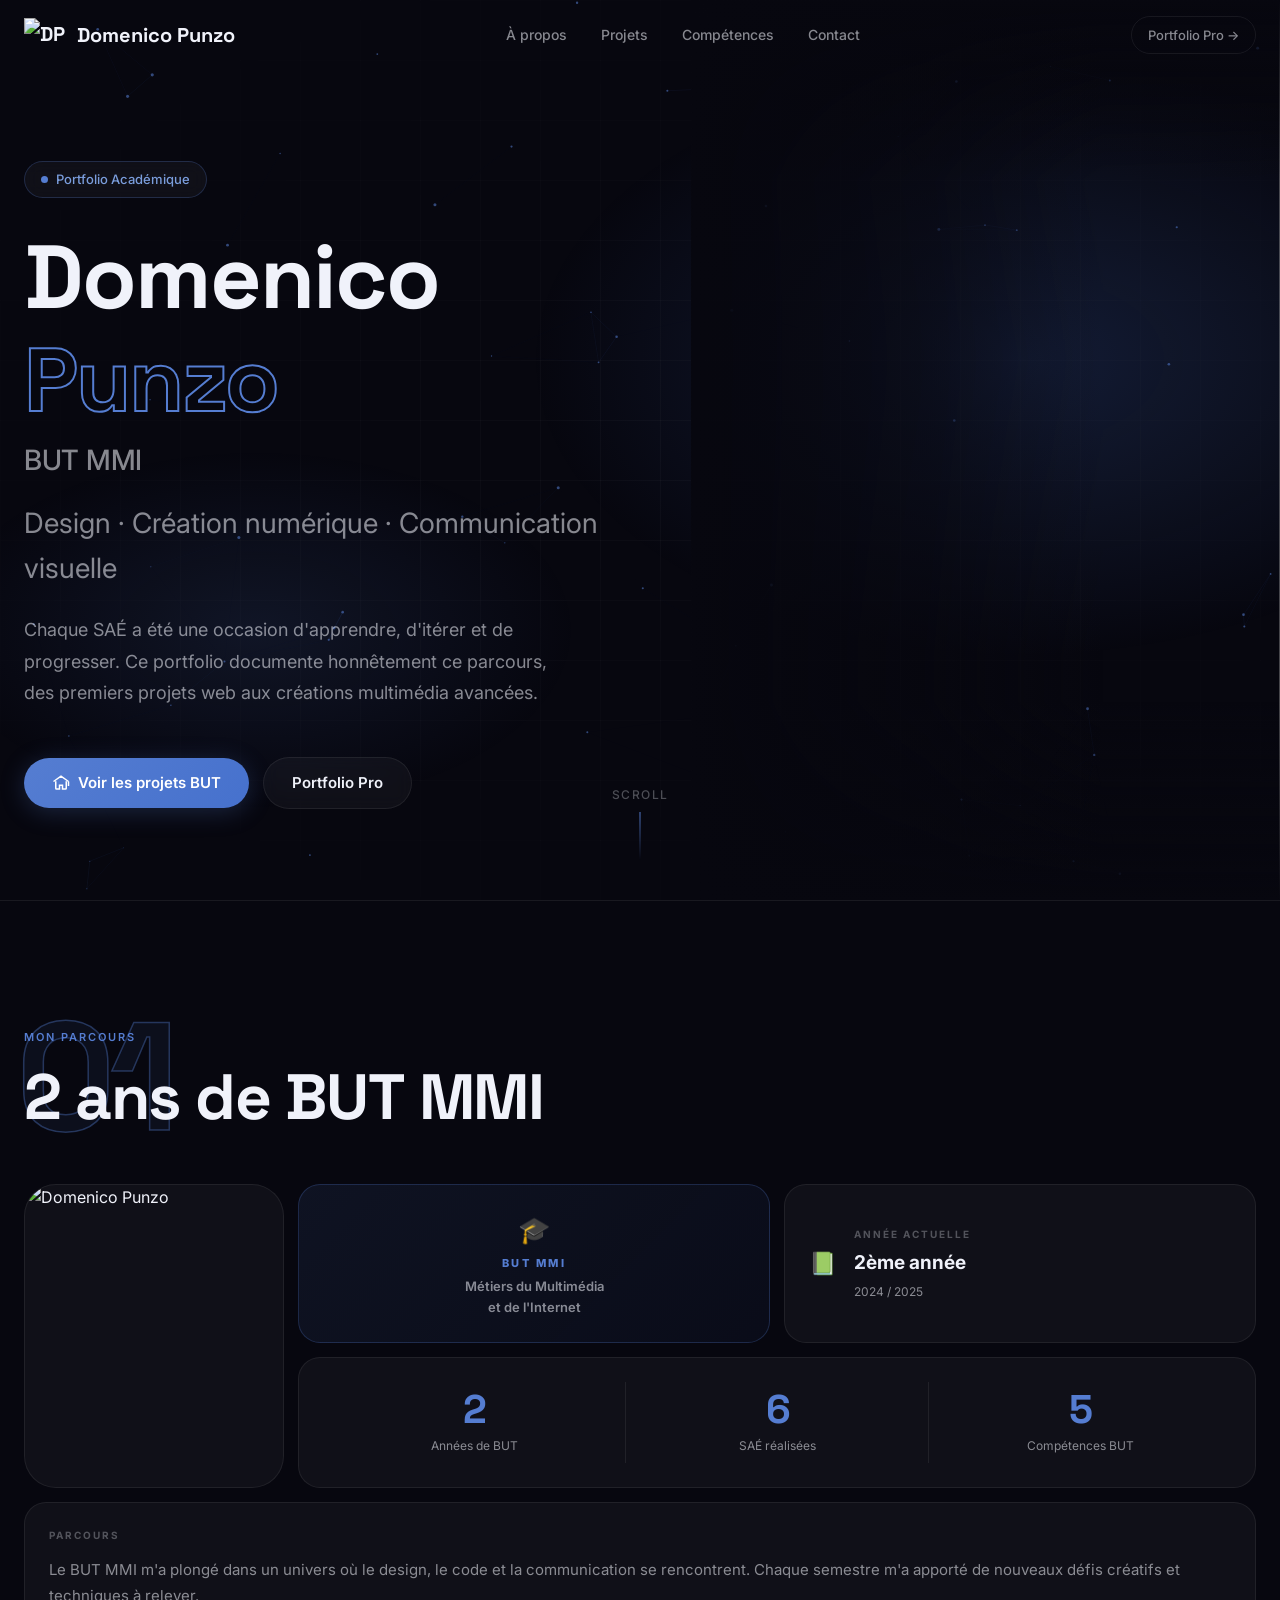
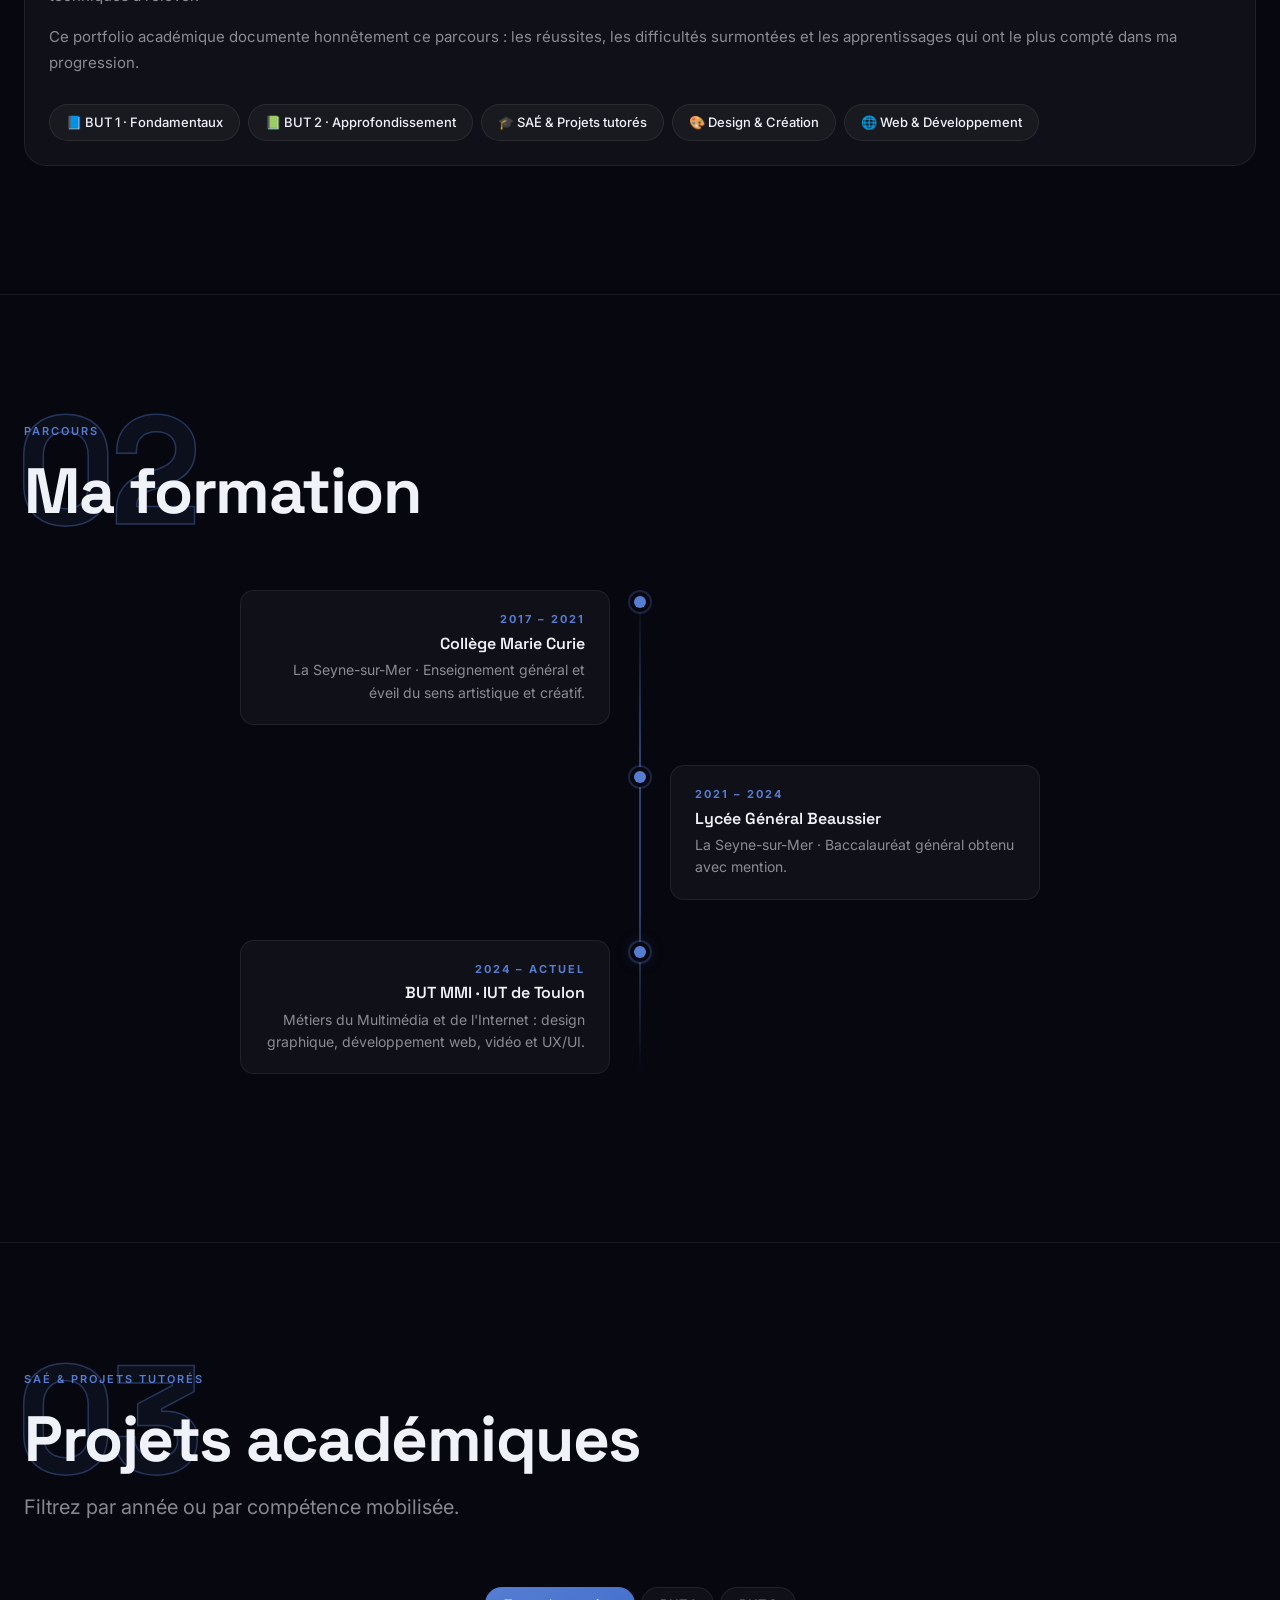
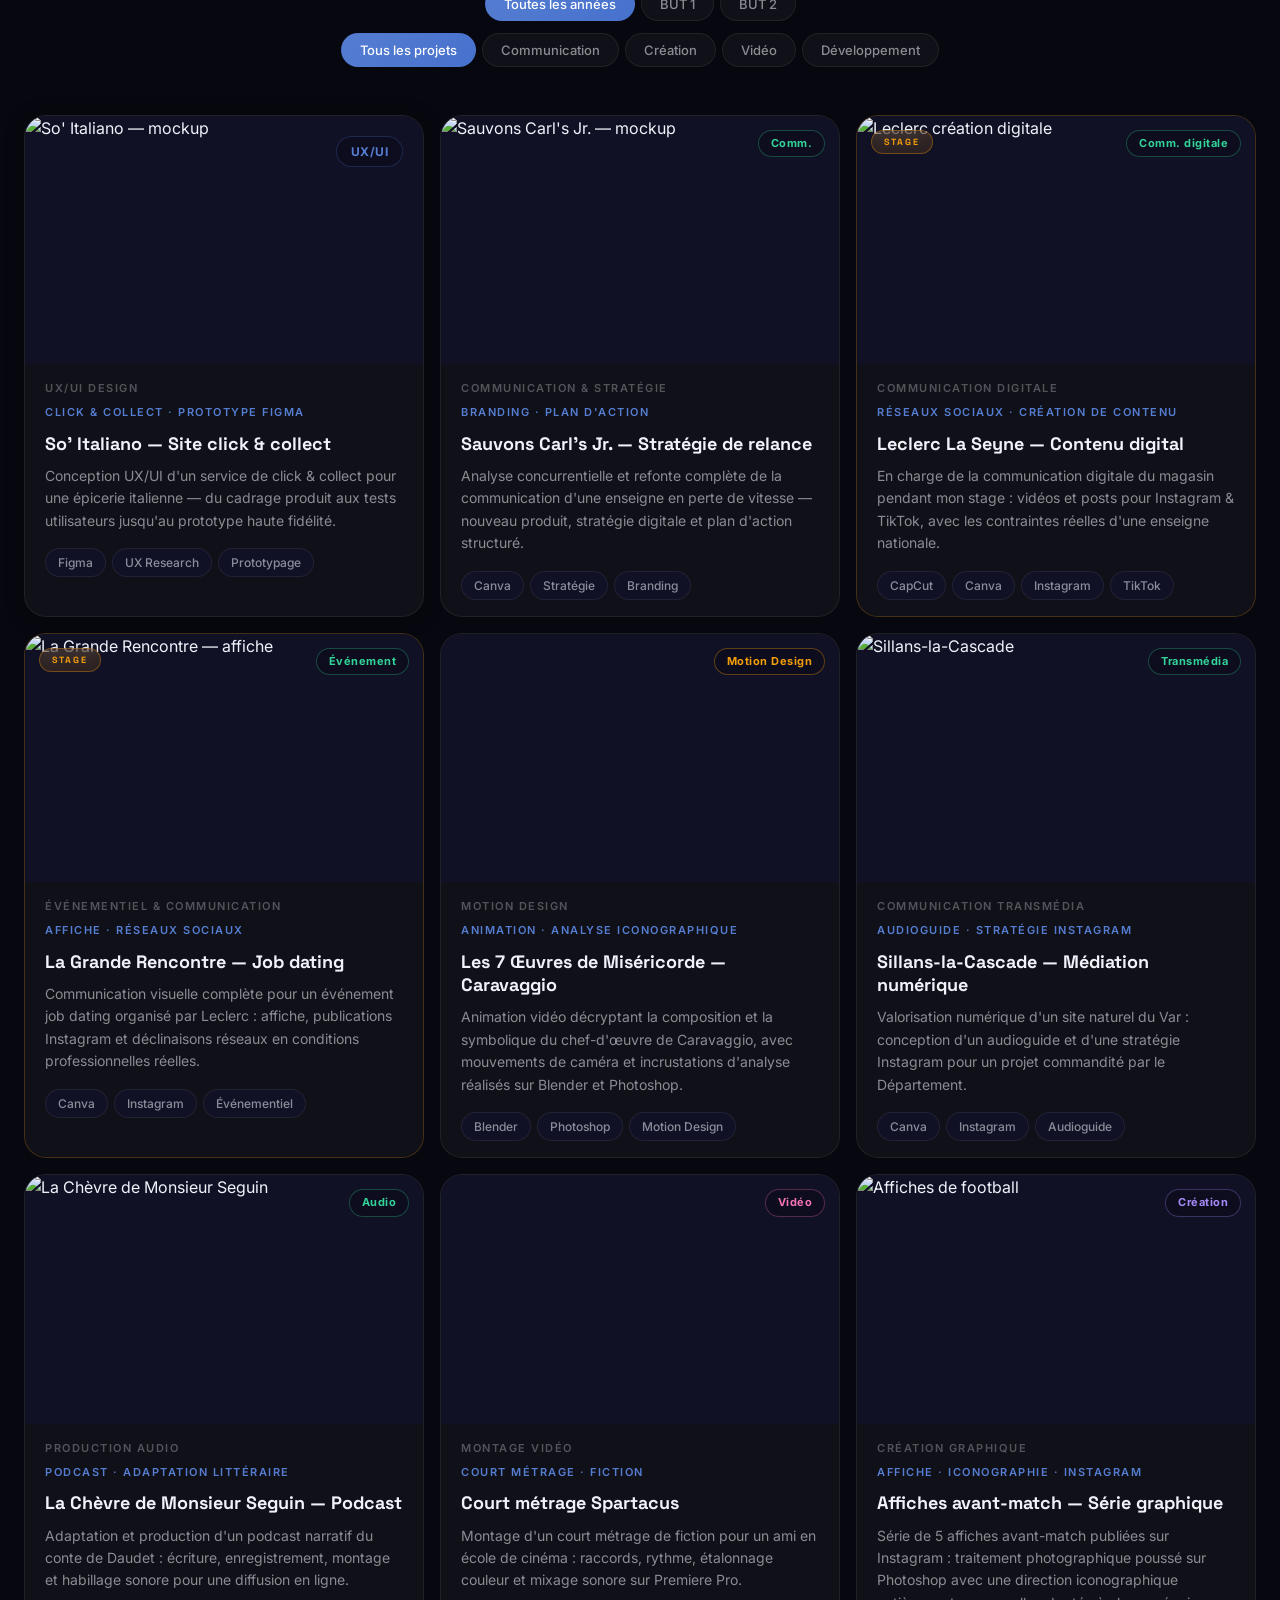
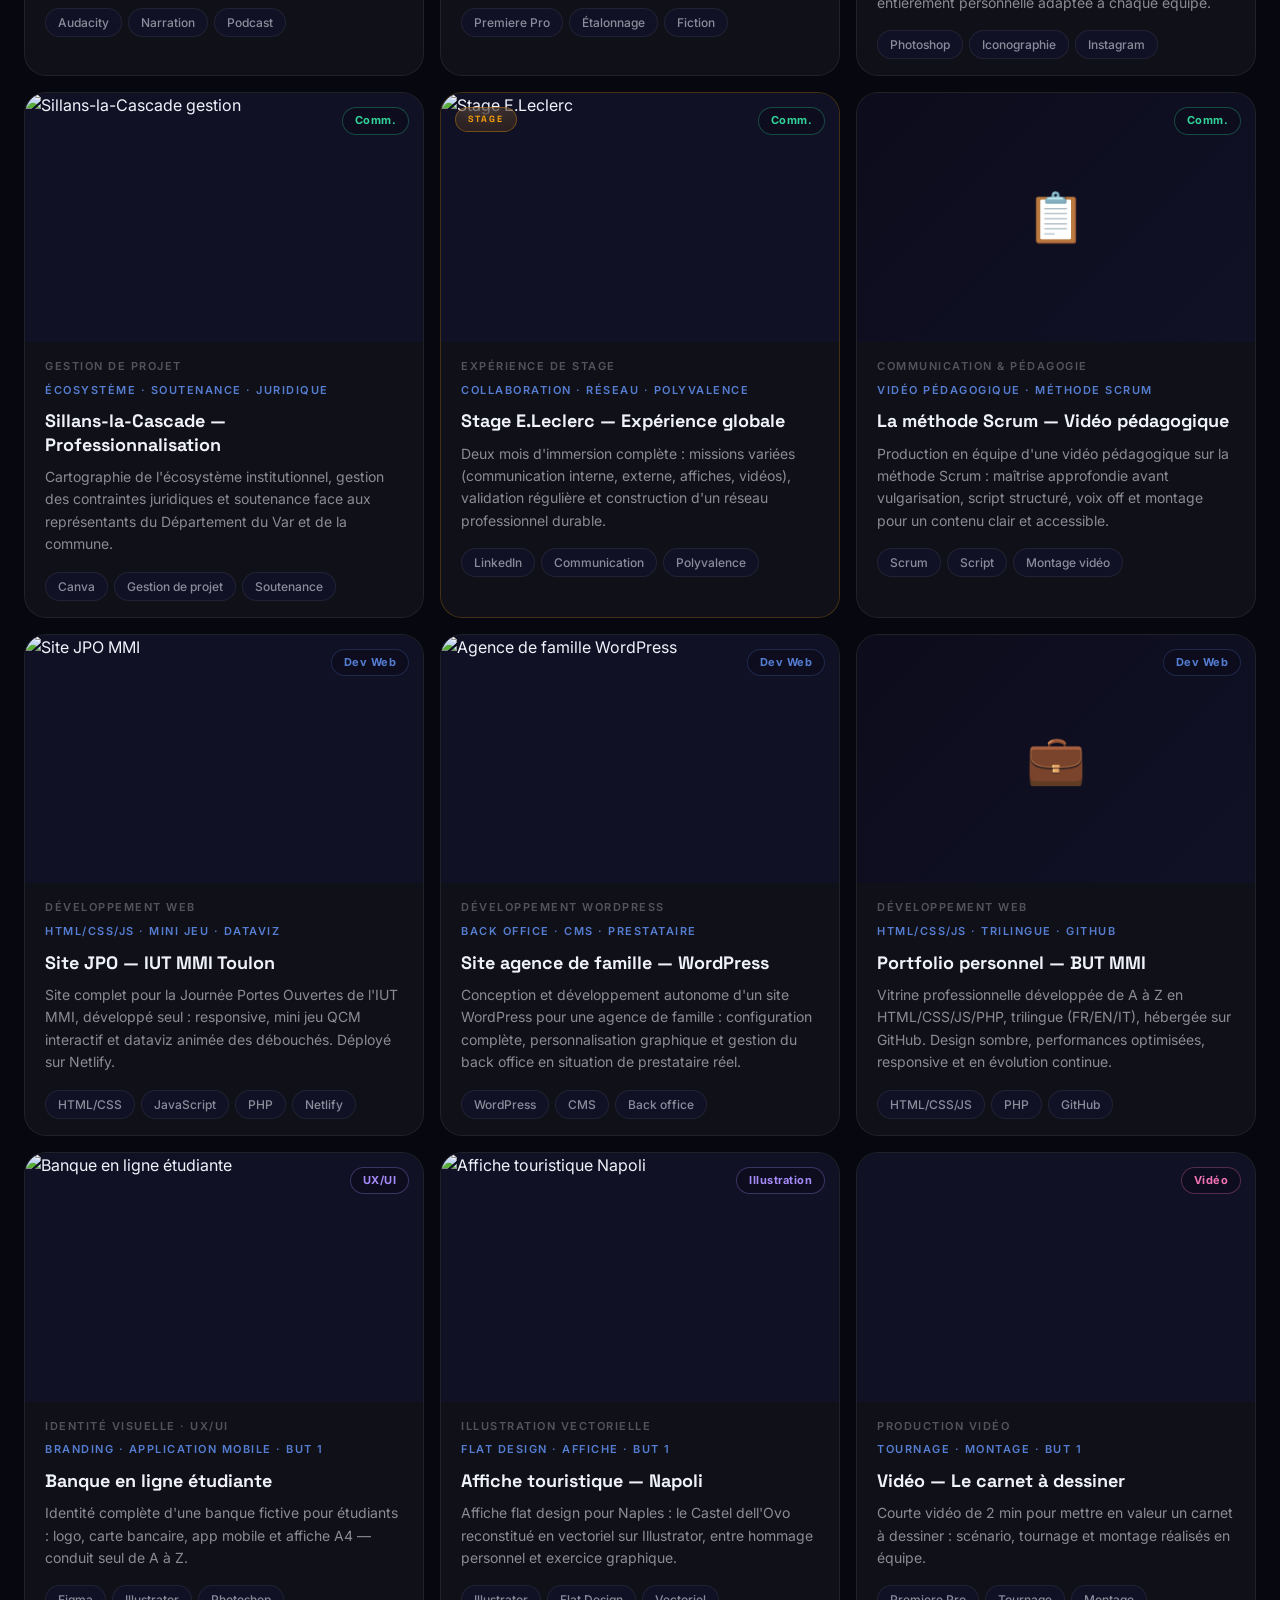
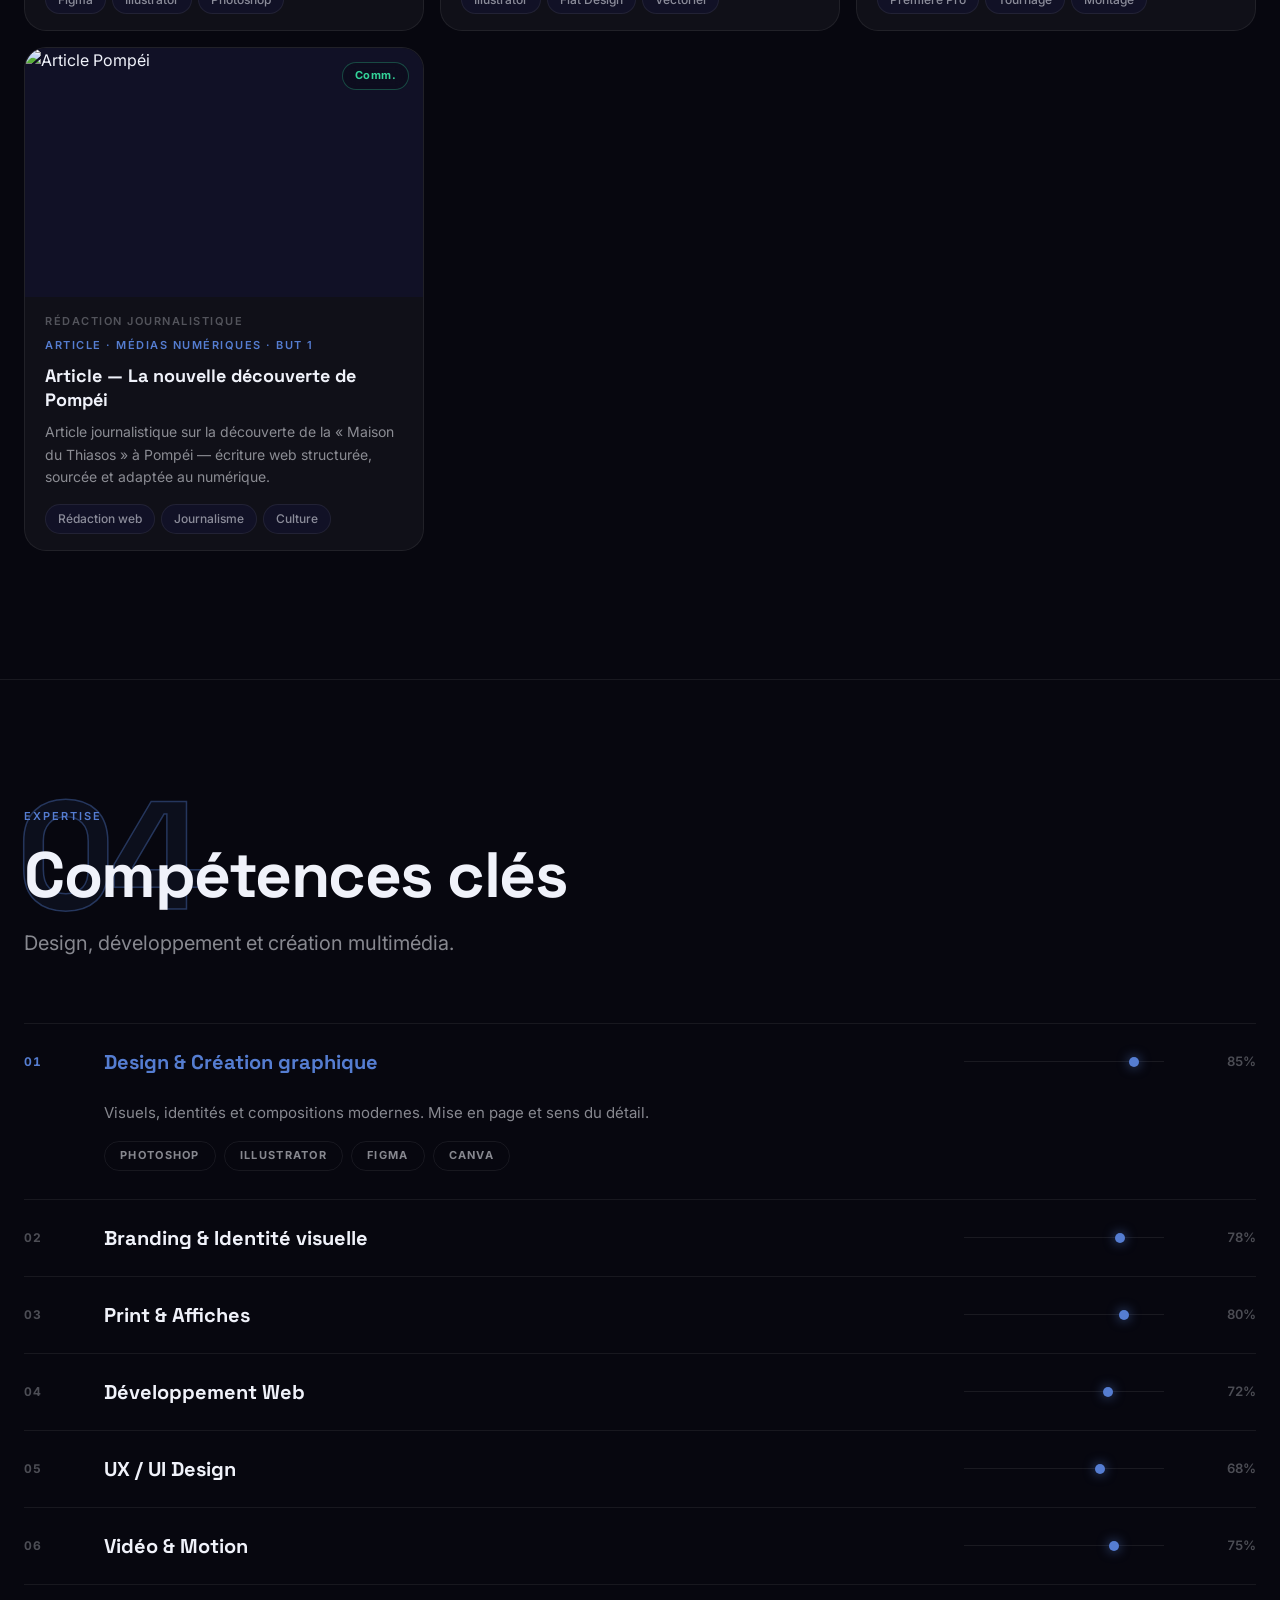
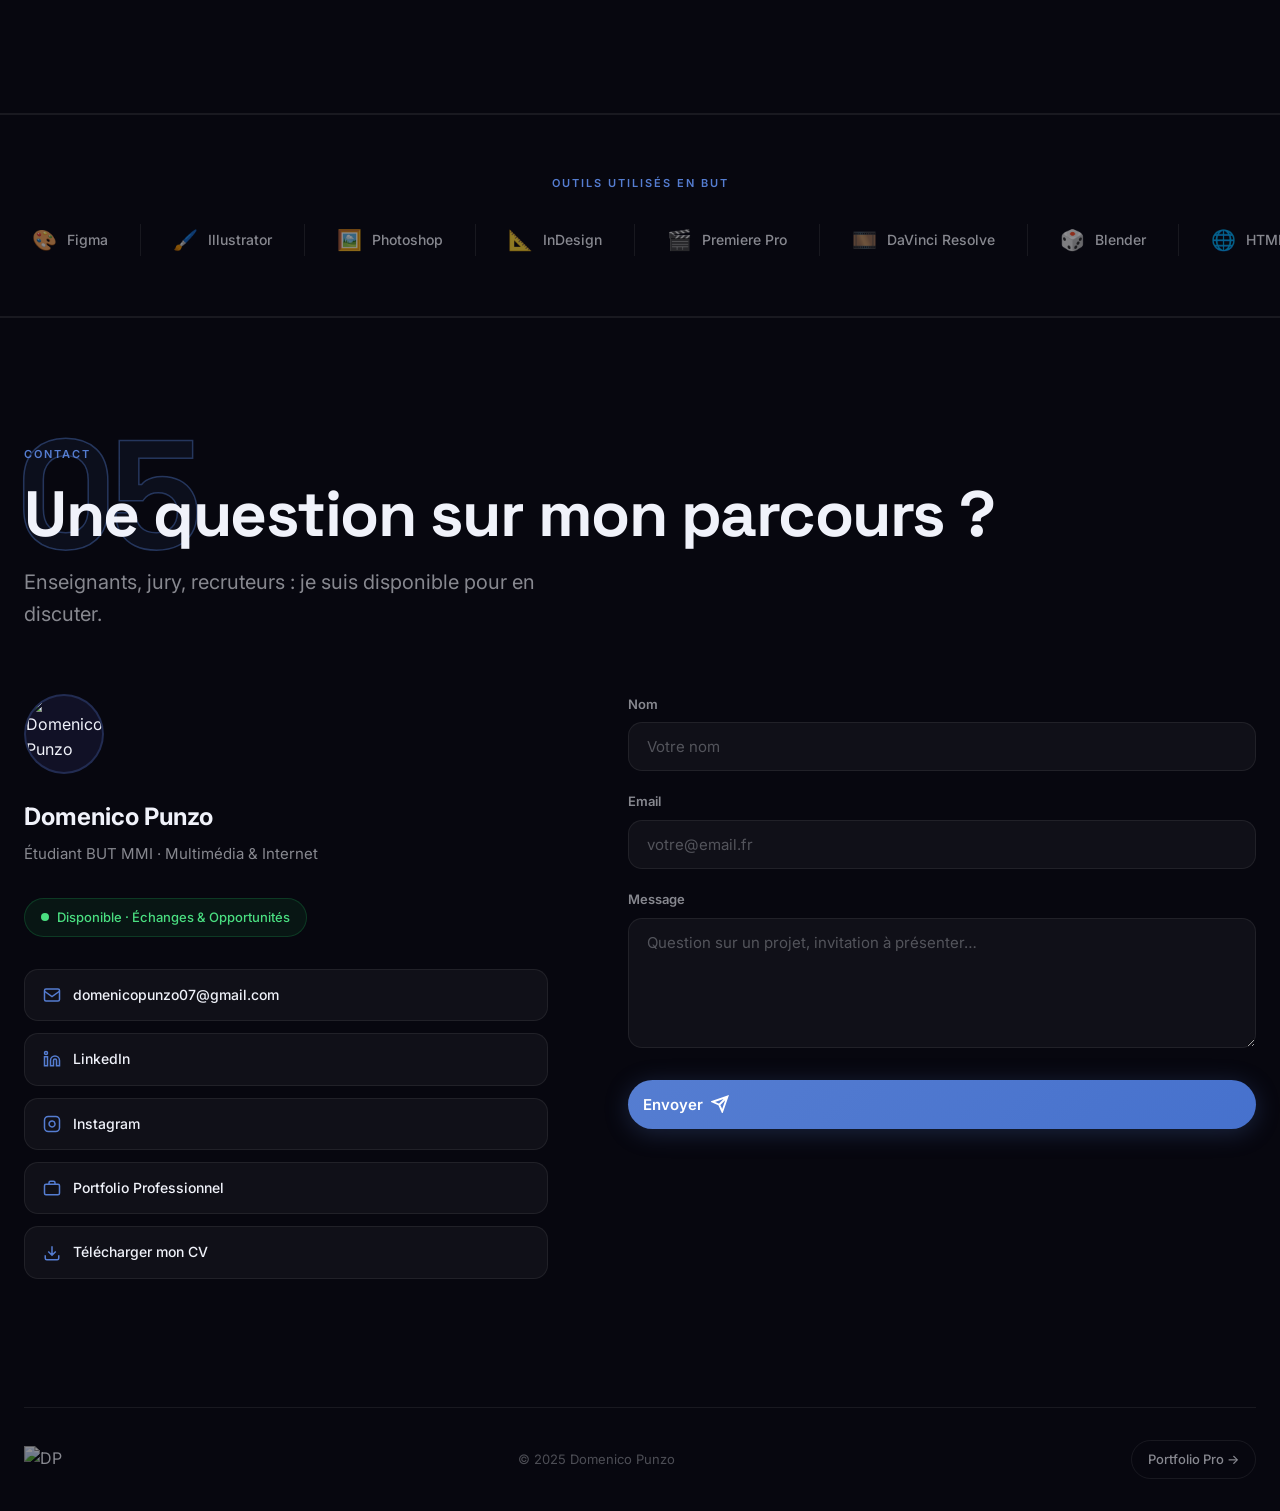
==== commit 7e184312: "fix nom image" ====
--- a/academic.html
+++ b/academic.html
@@ -66,15 +66,7 @@
     /* Section divider */
     .section-divider { height: 1px; background: var(--border); }
 
-    .nav-logo-wrap {
-      width: 38px; height: 38px;
-      border-radius: 10px;
-      background: linear-gradient(135deg, var(--primary), var(--primary-dark));
-      display: grid; place-items: center;
-      overflow: hidden;
-      flex-shrink: 0;
-    }
-    .nav-logo-img { width: 80%; height: 80%; object-fit: contain; mix-blend-mode: screen; }
+    .nav-logo-img { height: 34px; width: auto; object-fit: contain; mix-blend-mode: screen; }
     .footer-logo  { height: 26px; width: auto; object-fit: contain; opacity: 0.55; }
     /* Stage badge */
     .stage-badge {
@@ -219,7 +211,8 @@
     }
     .projects-grid .project-card:first-child {
       grid-column: auto !important;
-            border-color: var(--border) !important;
+      display: block !important;
+      border-color: var(--border) !important;
       box-shadow: var(--shadow-card) !important;
     }
     .projects-grid .project-card:first-child .project-card-thumb {
@@ -260,9 +253,7 @@
   <nav class="nav">
     <div class="container nav-inner">
       <a href="index.html" class="nav-logo">
-        <div class="nav-logo-wrap">
-          <img src="https://pub-c142d74a81774582afa4b6283e9c608b.r2.dev/Affiches/logo.png" alt="DP" class="nav-logo-img" />
-        </div>
+        <img src="https://pub-c142d74a81774582afa4b6283e9c608b.r2.dev/Affiches/logo.png" alt="DP" class="nav-logo-img" />
         <span>Domenico Punzo</span>
       </a>
       <ul class="nav-links">
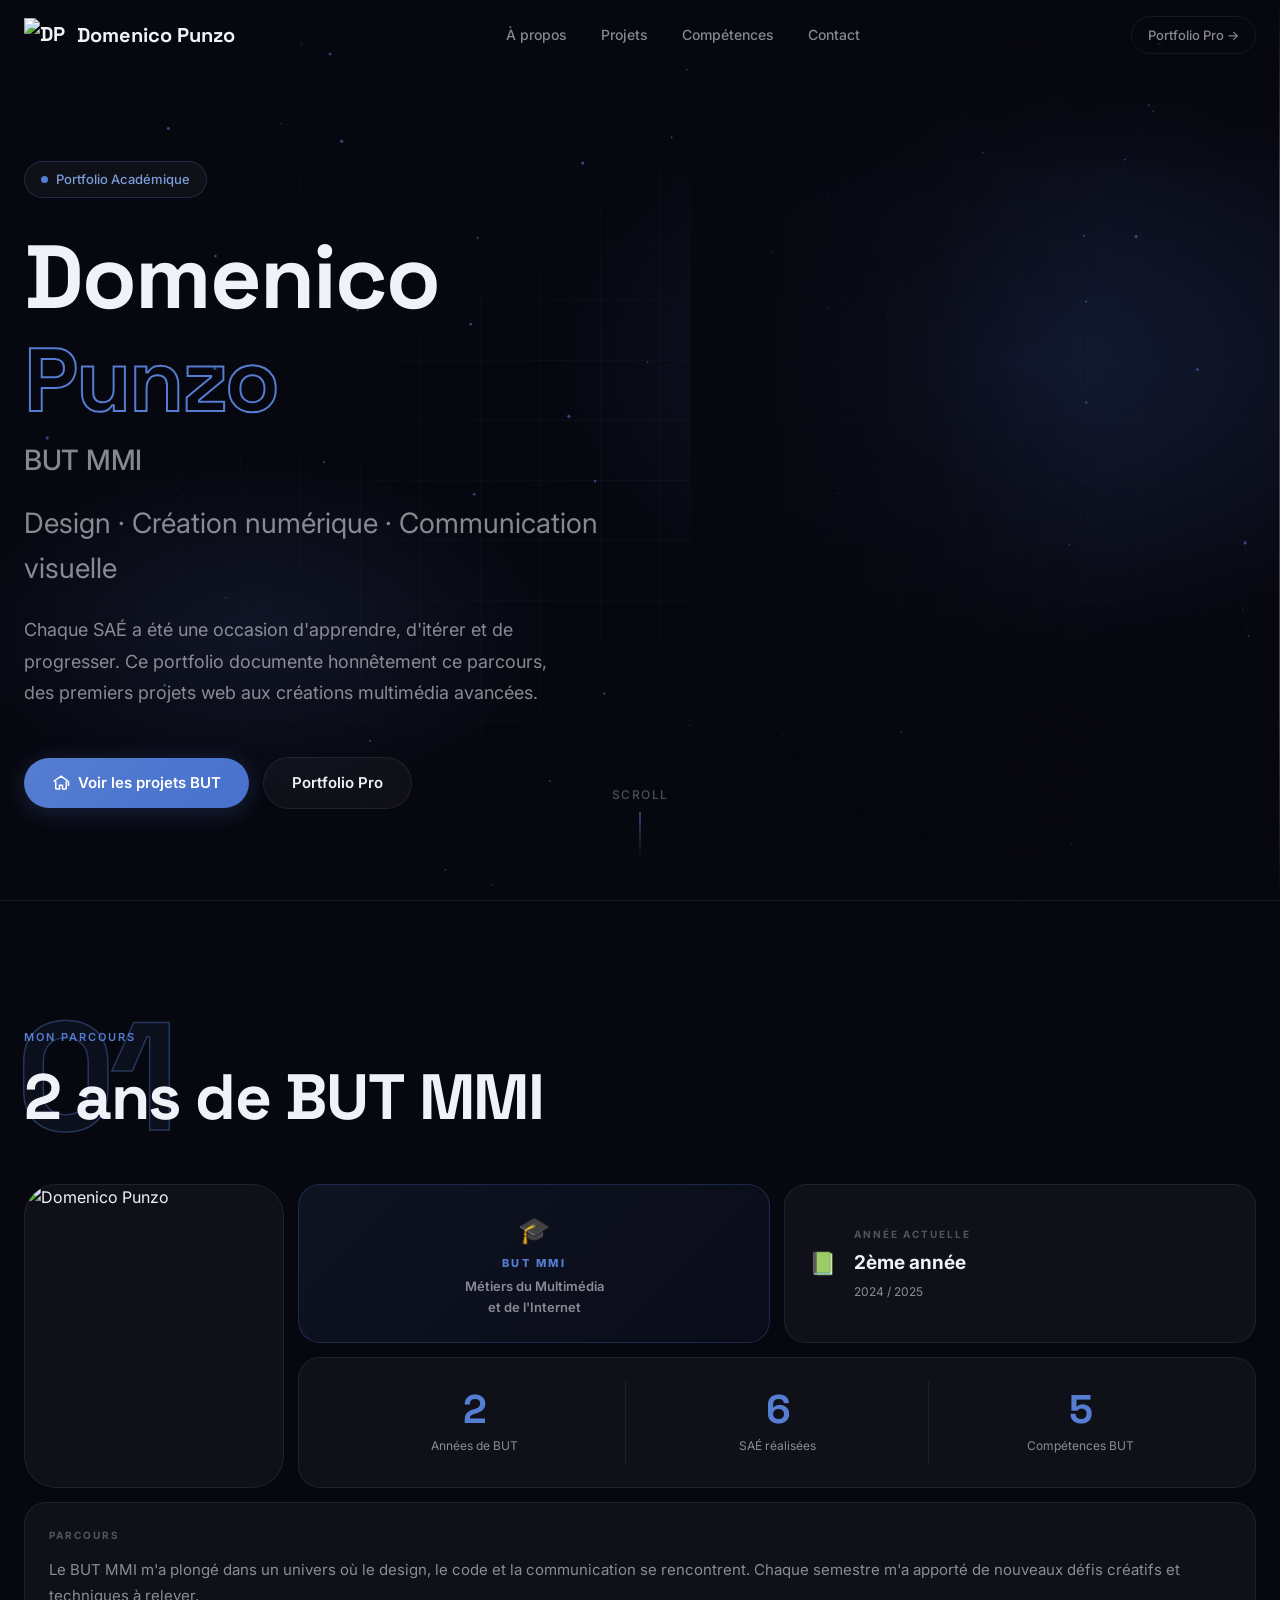
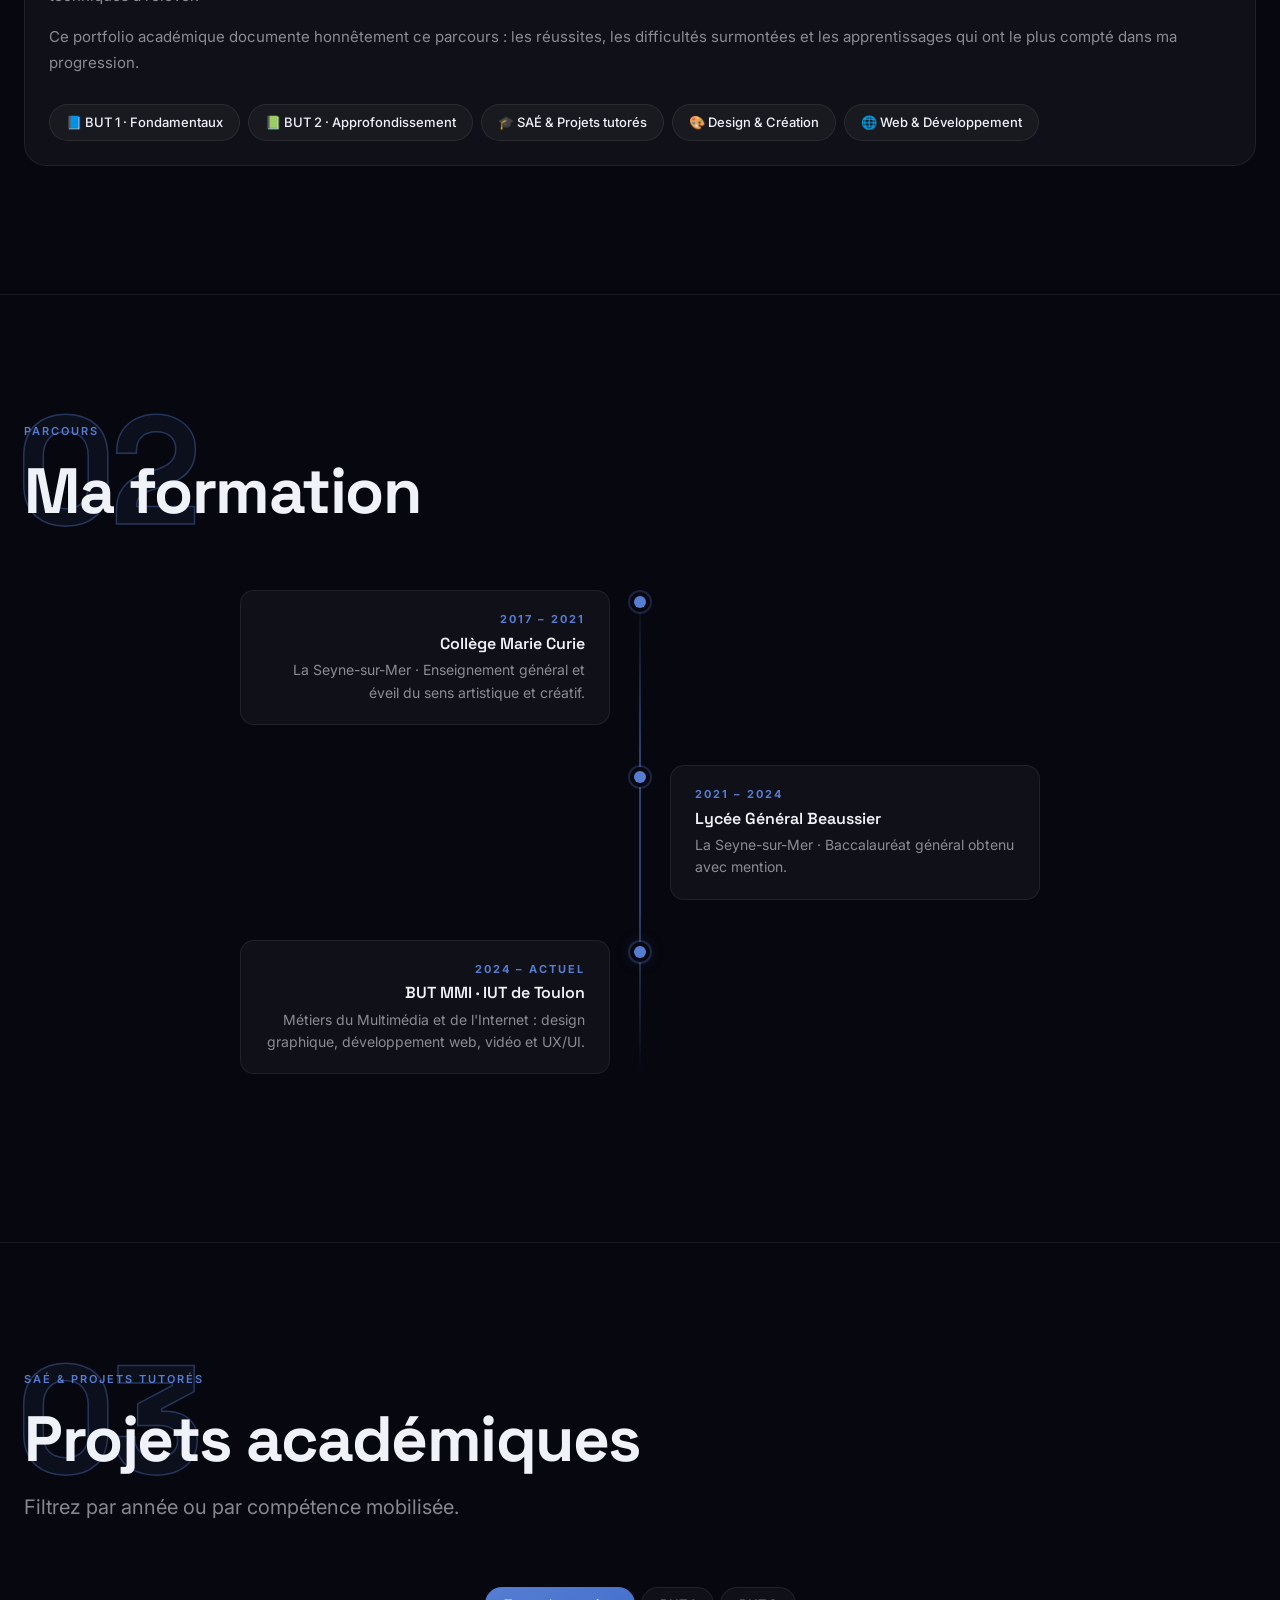
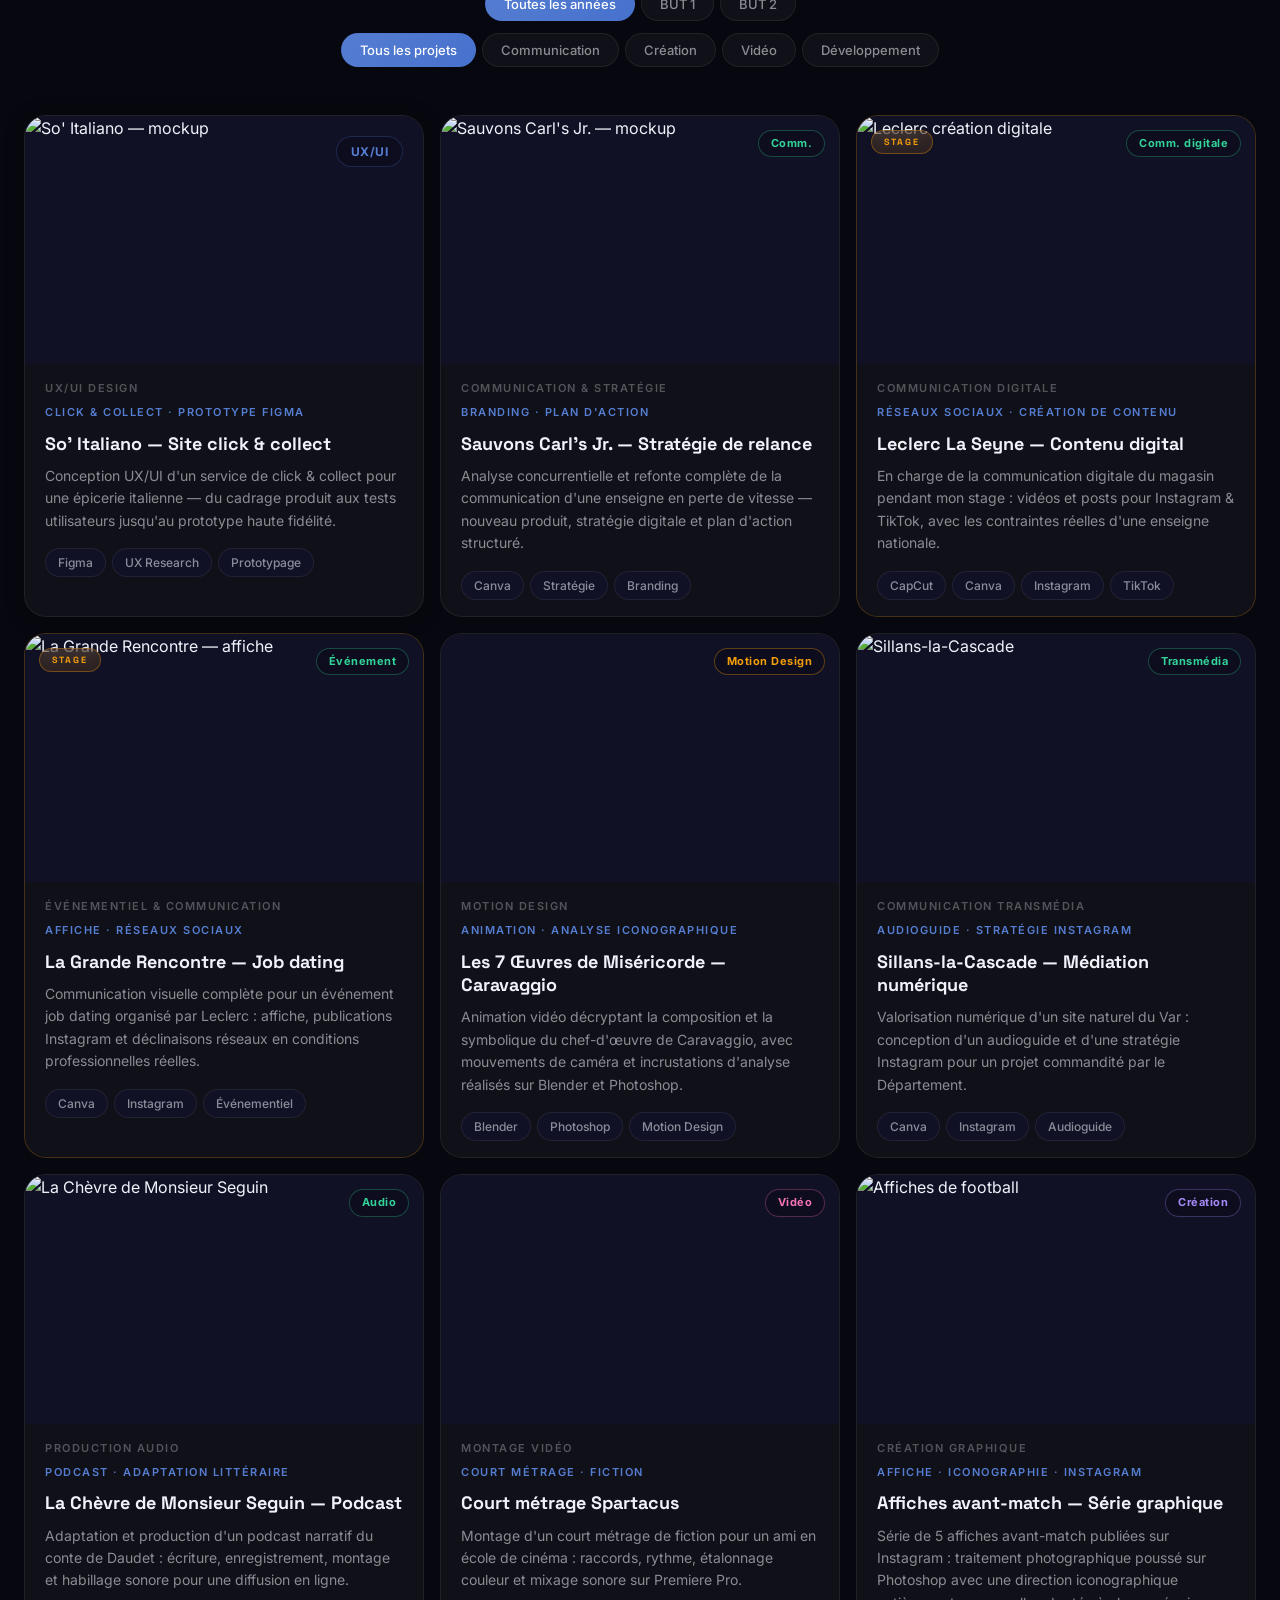
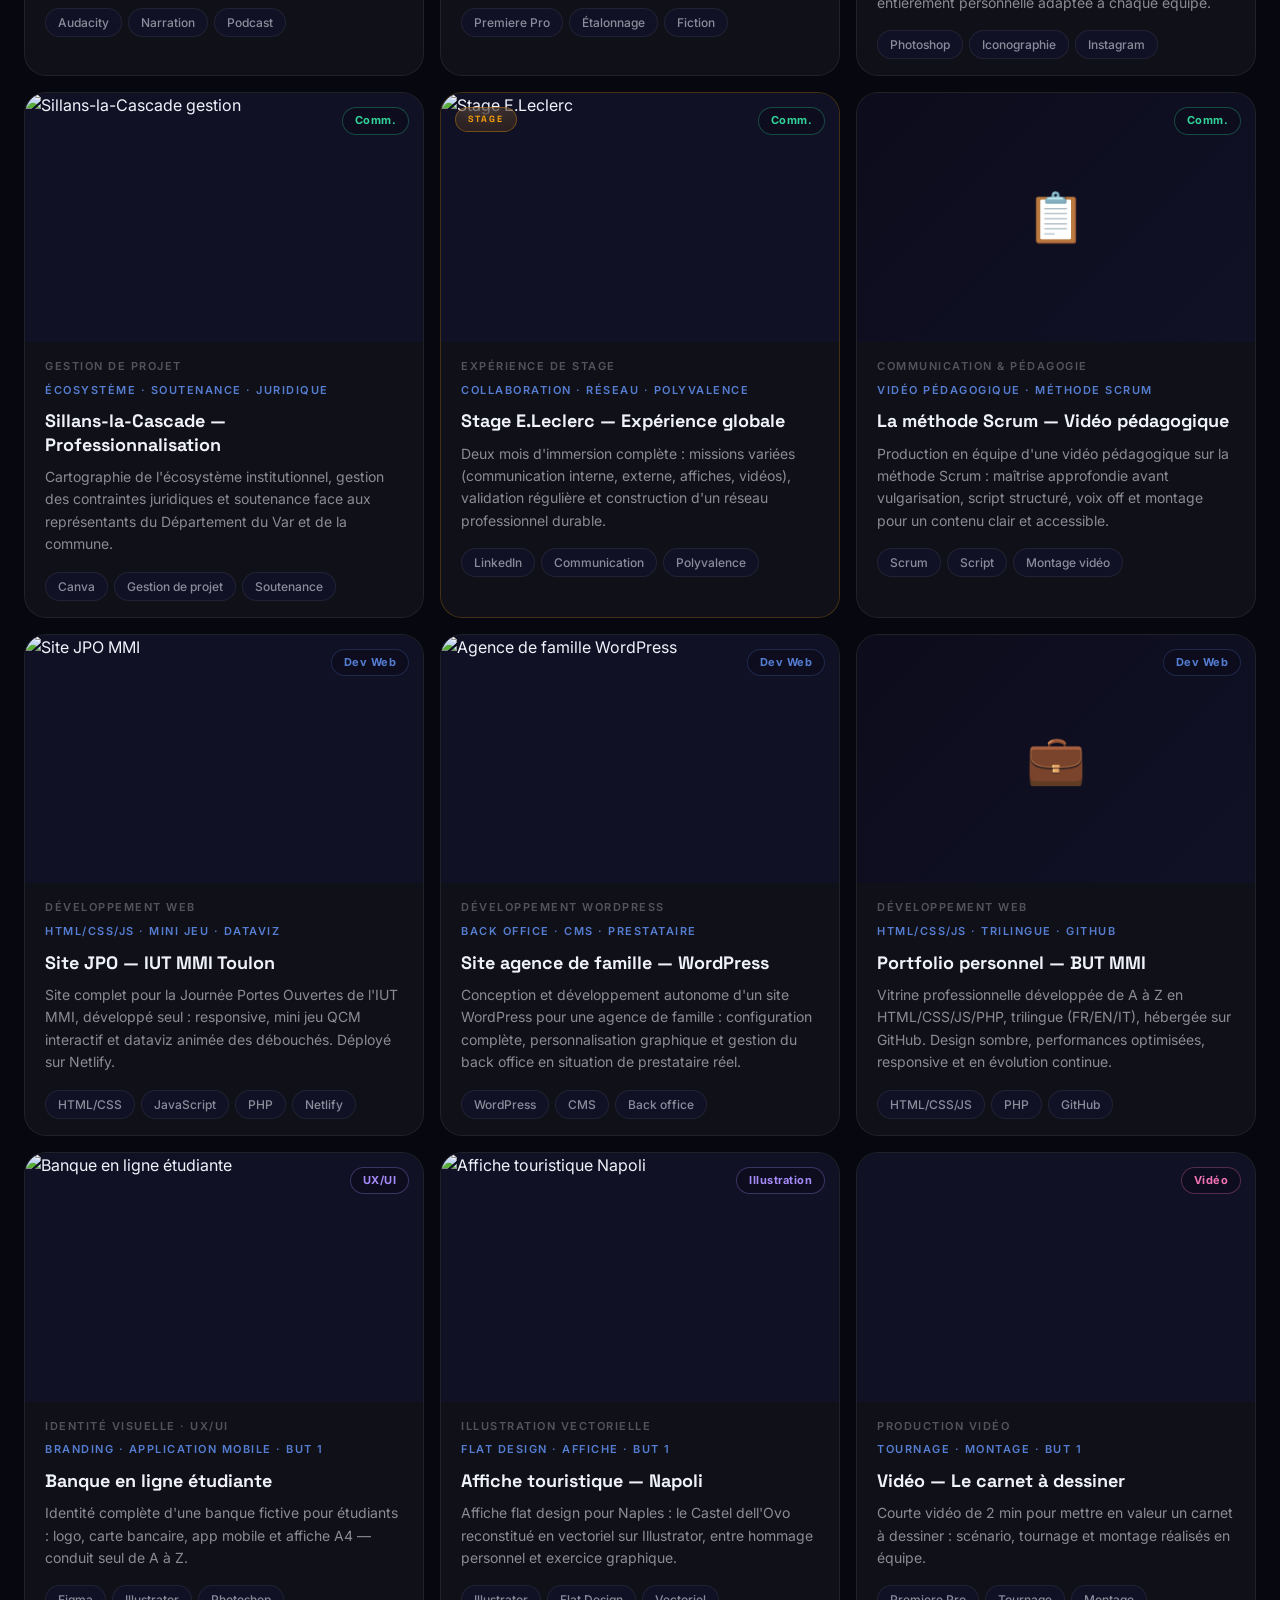
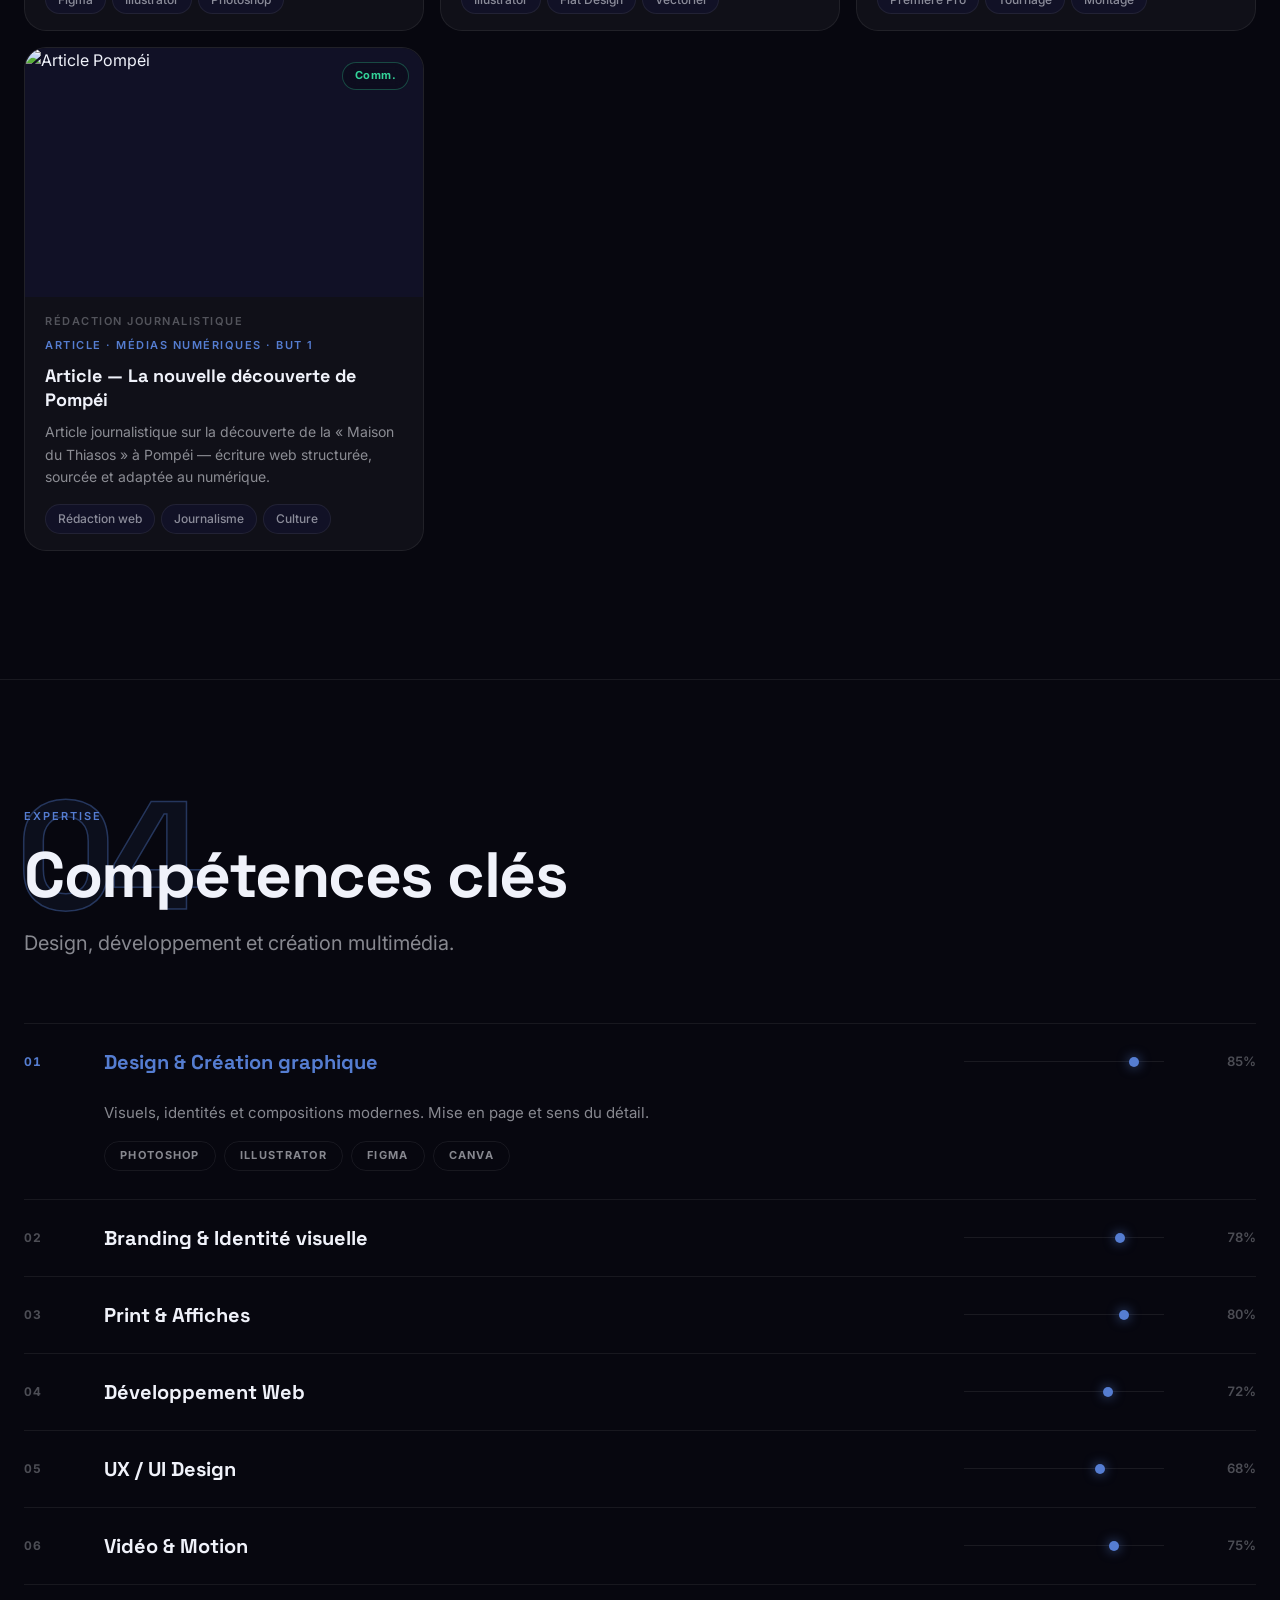
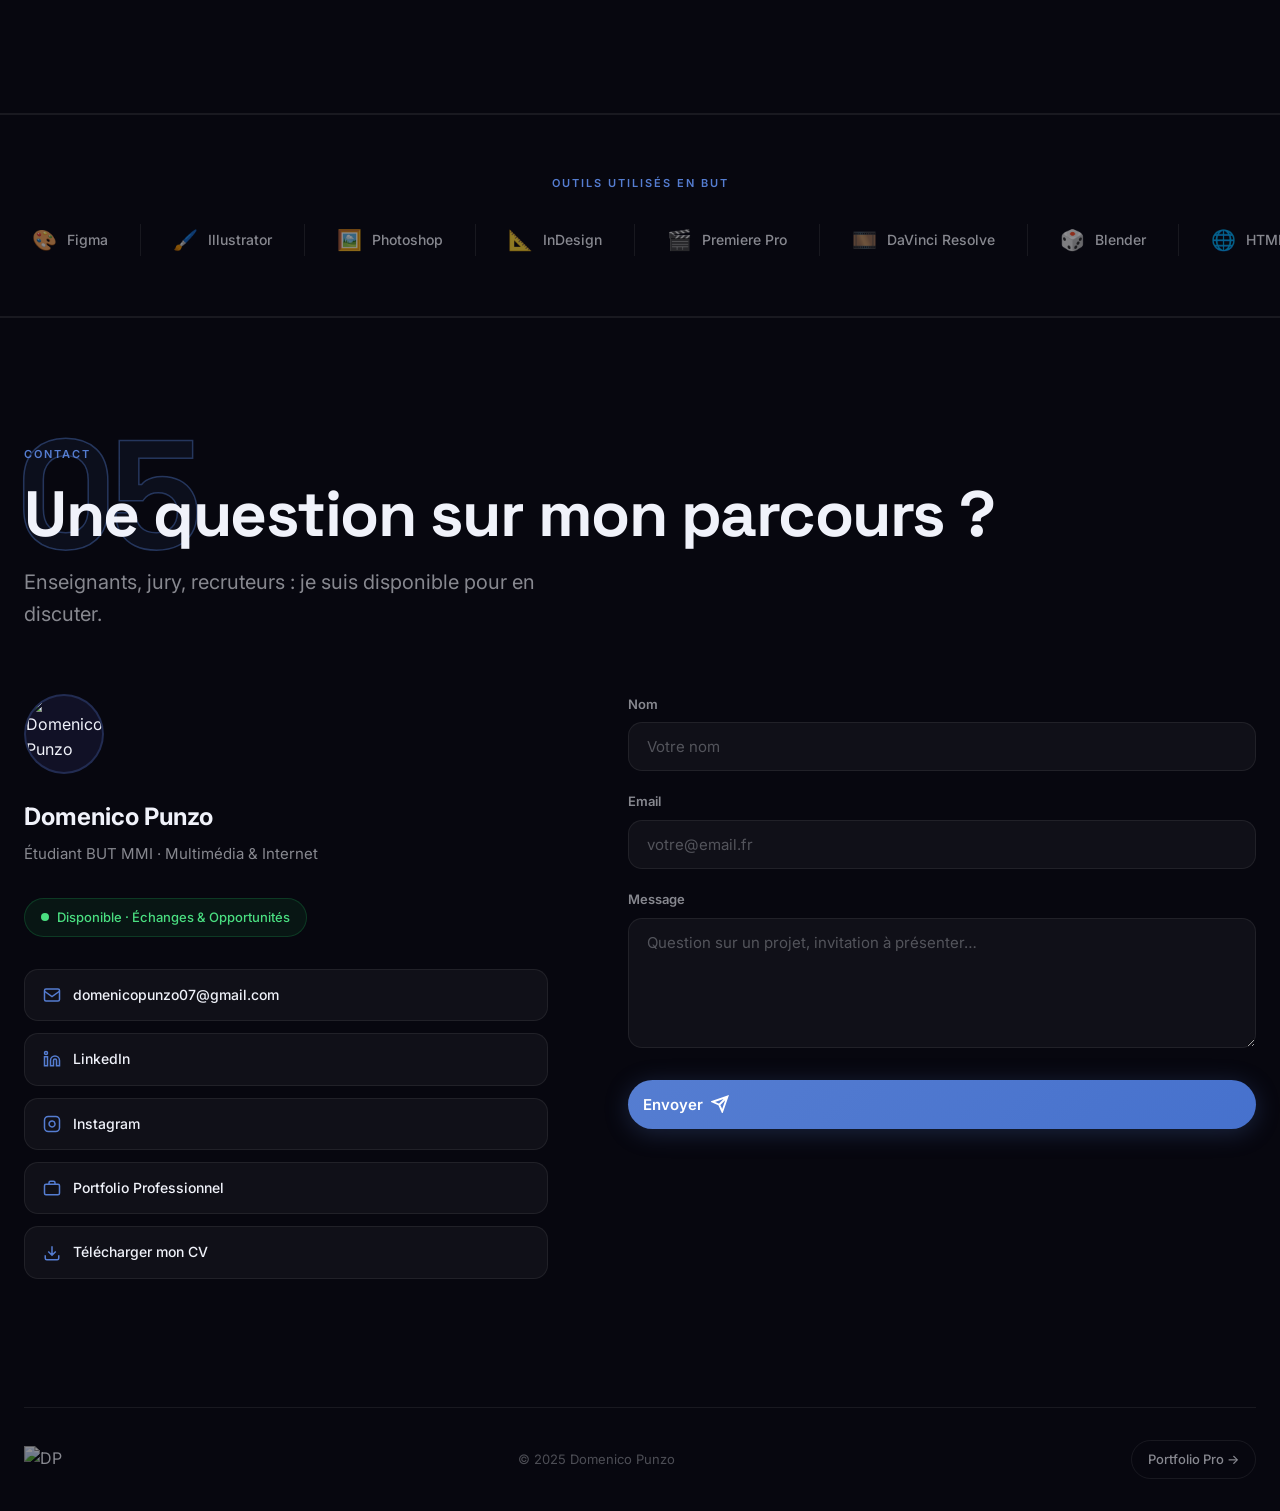
==== commit 784a6cf7: "fix nom image" ====
--- a/academic.html
+++ b/academic.html
@@ -6,7 +6,7 @@
   <title>Portfolio Académique — Domenico Punzo</title>
   <meta name="description" content="Projets universitaires BUT de Domenico Punzo" />
   <link rel="stylesheet" href="css/style.css" />
-  <link rel="icon" href="https://pub-c142d74a81774582afa4b6283e9c608b.r2.dev/Affiches/logo.png" type="image/png" />
+  <link rel="icon" href="https://pub-c142d74a81774582afa4b6283e9c608b.r2.dev/Affiches/logo-removebg-preview%20(2).png" type="image/png" />
   <style>
     /* Hero gradient unique acad */
     .hero-acad .hero-bg {
@@ -100,6 +100,7 @@
     }
     .modal-pdf-iframe { width: 100%; height: 100%; border: none; display: block; }
     .modal-pdf-dl { margin-top: 10px; display: inline-flex; align-items: center; gap: 8px; }
+    .modal-pdf-mobile-btn { display: none; }
 
     /* Card video */
     .project-card-video {
@@ -110,7 +111,20 @@
 
     /* Mobile modal */
     @media (max-width: 600px) {
-      .modal-pdf-wrap { height: 220px; }
+      .modal-pdf-wrap { display: none; }
+      .modal-pdf-dl { display: none; }
+      .modal-pdf-mobile-btn {
+        display: flex; align-items: center; justify-content: center; gap: 12px;
+        width: 100%; margin-top: 12px;
+        padding: 18px 20px;
+        background: var(--bg-3);
+        border: 1px solid var(--border);
+        border-radius: var(--radius);
+        font-size: 15px; font-weight: 600; color: var(--text);
+        text-decoration: none;
+        transition: border-color 0.2s, background 0.2s;
+      }
+      .modal-pdf-mobile-btn:active { background: var(--bg-card); border-color: var(--primary); }
       .modal-pdf-top { padding: 14px 16px 0; }
       .modal-video { max-height: 240px; }
       .modal-nav { padding: 12px 16px 20px; }
@@ -253,7 +267,7 @@
   <nav class="nav">
     <div class="container nav-inner">
       <a href="index.html" class="nav-logo">
-        <img src="https://pub-c142d74a81774582afa4b6283e9c608b.r2.dev/Affiches/logo.png" alt="DP" class="nav-logo-img" />
+        <img src="https://pub-c142d74a81774582afa4b6283e9c608b.r2.dev/Affiches/logo-removebg-preview%20(2).png" alt="DP" class="nav-logo-img" />
         <span>Domenico Punzo</span>
       </a>
       <ul class="nav-links">
@@ -1077,7 +1091,7 @@
 
   <!-- Footer -->
   <footer class="container footer">
-    <img src="https://pub-c142d74a81774582afa4b6283e9c608b.r2.dev/Affiches/logo.png" alt="DP" class="footer-logo" />
+    <img src="https://pub-c142d74a81774582afa4b6283e9c608b.r2.dev/Affiches/logo-removebg-preview%20(2).png" alt="DP" class="footer-logo" />
     <p class="footer-copy">© 2025 Domenico Punzo</p>
     <a href="professional.html" class="footer-back">Portfolio Pro →</a>
   </footer>
@@ -1295,13 +1309,16 @@
         category: 'SAÉ — Communication & Gestion de projet · BUT 2',
         year: 'BUT 2',
         emoji: '📋',
-        description: 'Production en équipe d\'une vidéo pédagogique dont l\'objectif était d\'expliquer et d\'illustrer la méthode Scrum, une méthode de gestion de projet agile basée sur l\'amélioration continue et les itérations courtes. Ce projet était doublement formateur : il nous a demandé de maîtriser la méthode avant de pouvoir l\'expliquer, et de produire un contenu clair et accessible sur un sujet technique.',
+        description: 'Production en équipe d\'une vidéo pédagogique dont l\'objectif était d\'expliquer et d\'illustrer la méthode Scrum, une méthode de gestion de projet agile basée sur l\'amélioration continue et les itérations courtes. Ce projet était doublement formateur : il nous a demandé de maîtriser la méthode avant de pouvoir l\'expliquer, et de produire un contenu clair et accessible sur un sujet technique. La vidéo est disponible ici : <a href="https://youtu.be/3c8h4WgHcsY" target="_blank" rel="noopener" style="color:var(--primary);text-decoration:underline;">youtu.be/3c8h4WgHcsY</a>',
         context: 'Avant toute production, nous avons commencé par apprendre et comprendre la méthode Scrum en profondeur : ses principes, ses rituels, ses rôles (Product Owner, Scrum Master, équipe de développement) et ses cycles d\'itération appelés sprints. Ce travail de compréhension était indispensable pour pouvoir l\'expliquer de façon claire et juste.',
         methodology: 'Nous avons rédigé un script et une voix off structurés pour rendre le contenu accessible, pendant qu\'un membre de l\'équipe se chargeait de l\'animation et du montage de la vidéo. La répartition des rôles a été pensée en cohérence avec les compétences de chacun, ce qui nous a permis de livrer un résultat final soigné dans les délais impartis.',
         reflection: {
           learned: 'Ce projet m\'a réellement transmis la méthode Scrum, au point de l\'avoir appliquée concrètement par la suite avec mon équipe dans le cadre du projet Sillans la Cascade. Comprendre une méthode de travail en la vulgarisant pour les autres est l\'une des façons les plus efficaces de vraiment l\'assimiler.'
         },
         tools: ['Premiere Pro', 'Canva'],
+        gallery: [
+          'https://pub-c142d74a81774582afa4b6283e9c608b.r2.dev/Affiches/Capture%20d%E2%80%99e%CC%81cran%202026-06-19%20a%CC%80%2006.50.44.png'
+        ],
         ac: [
           { code: 'AC25.01', title: 'Gérer un projet avec une méthode agile', desc: 'Comprendre et appliquer la méthode Scrum pour organiser le travail en équipe par itérations et amélioration continue.' }
         ]
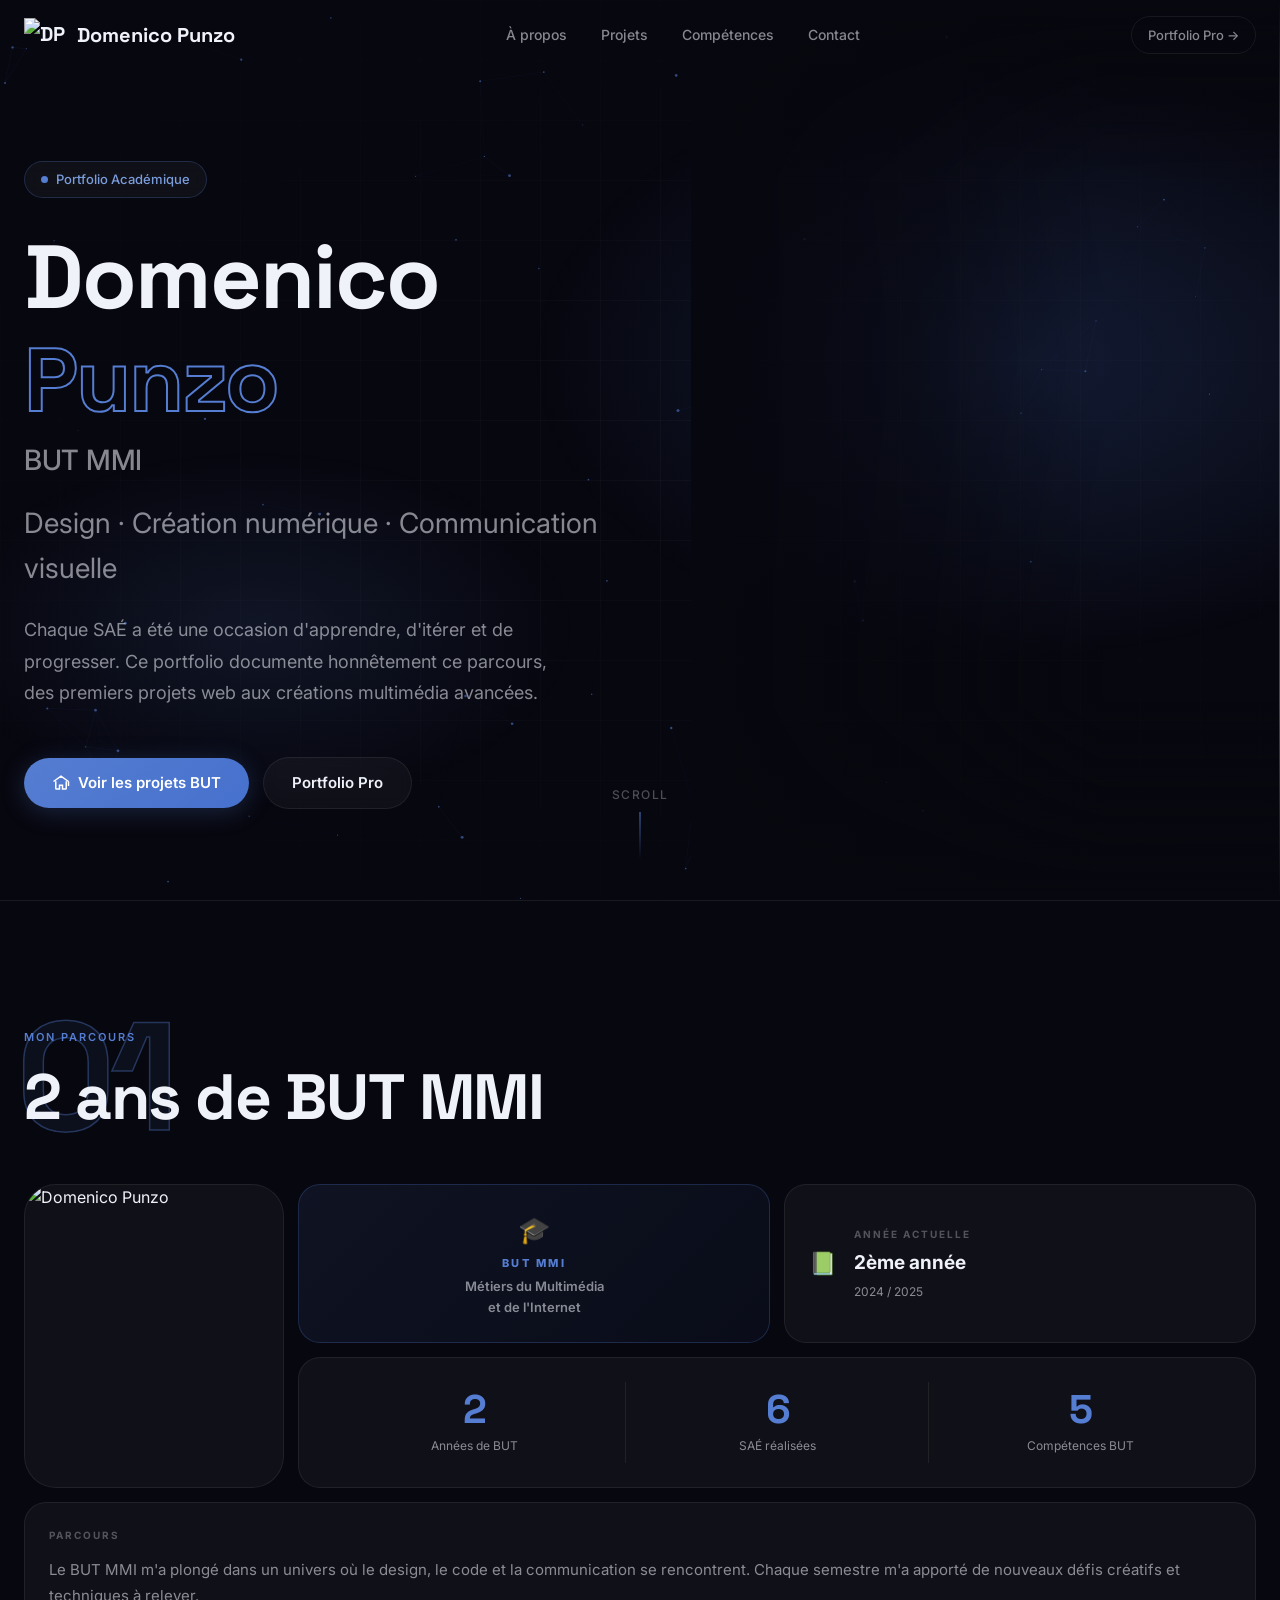
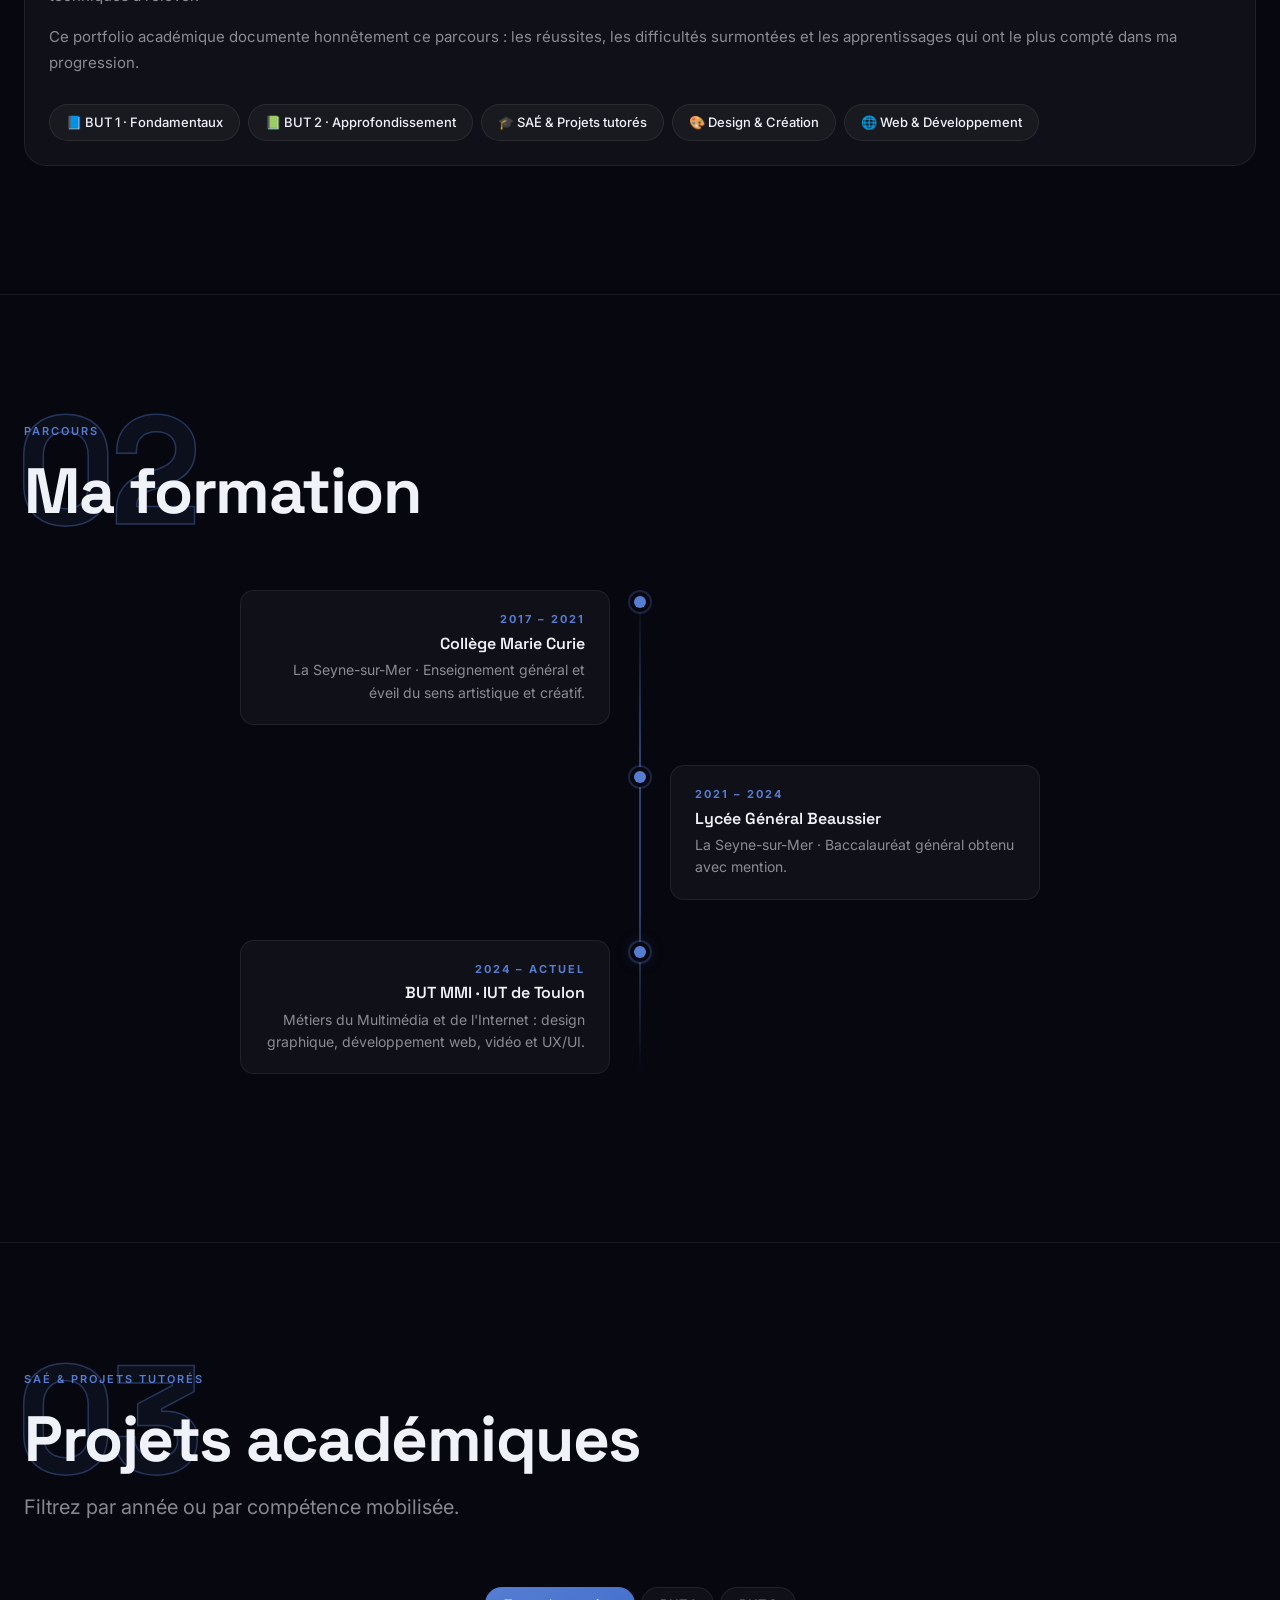
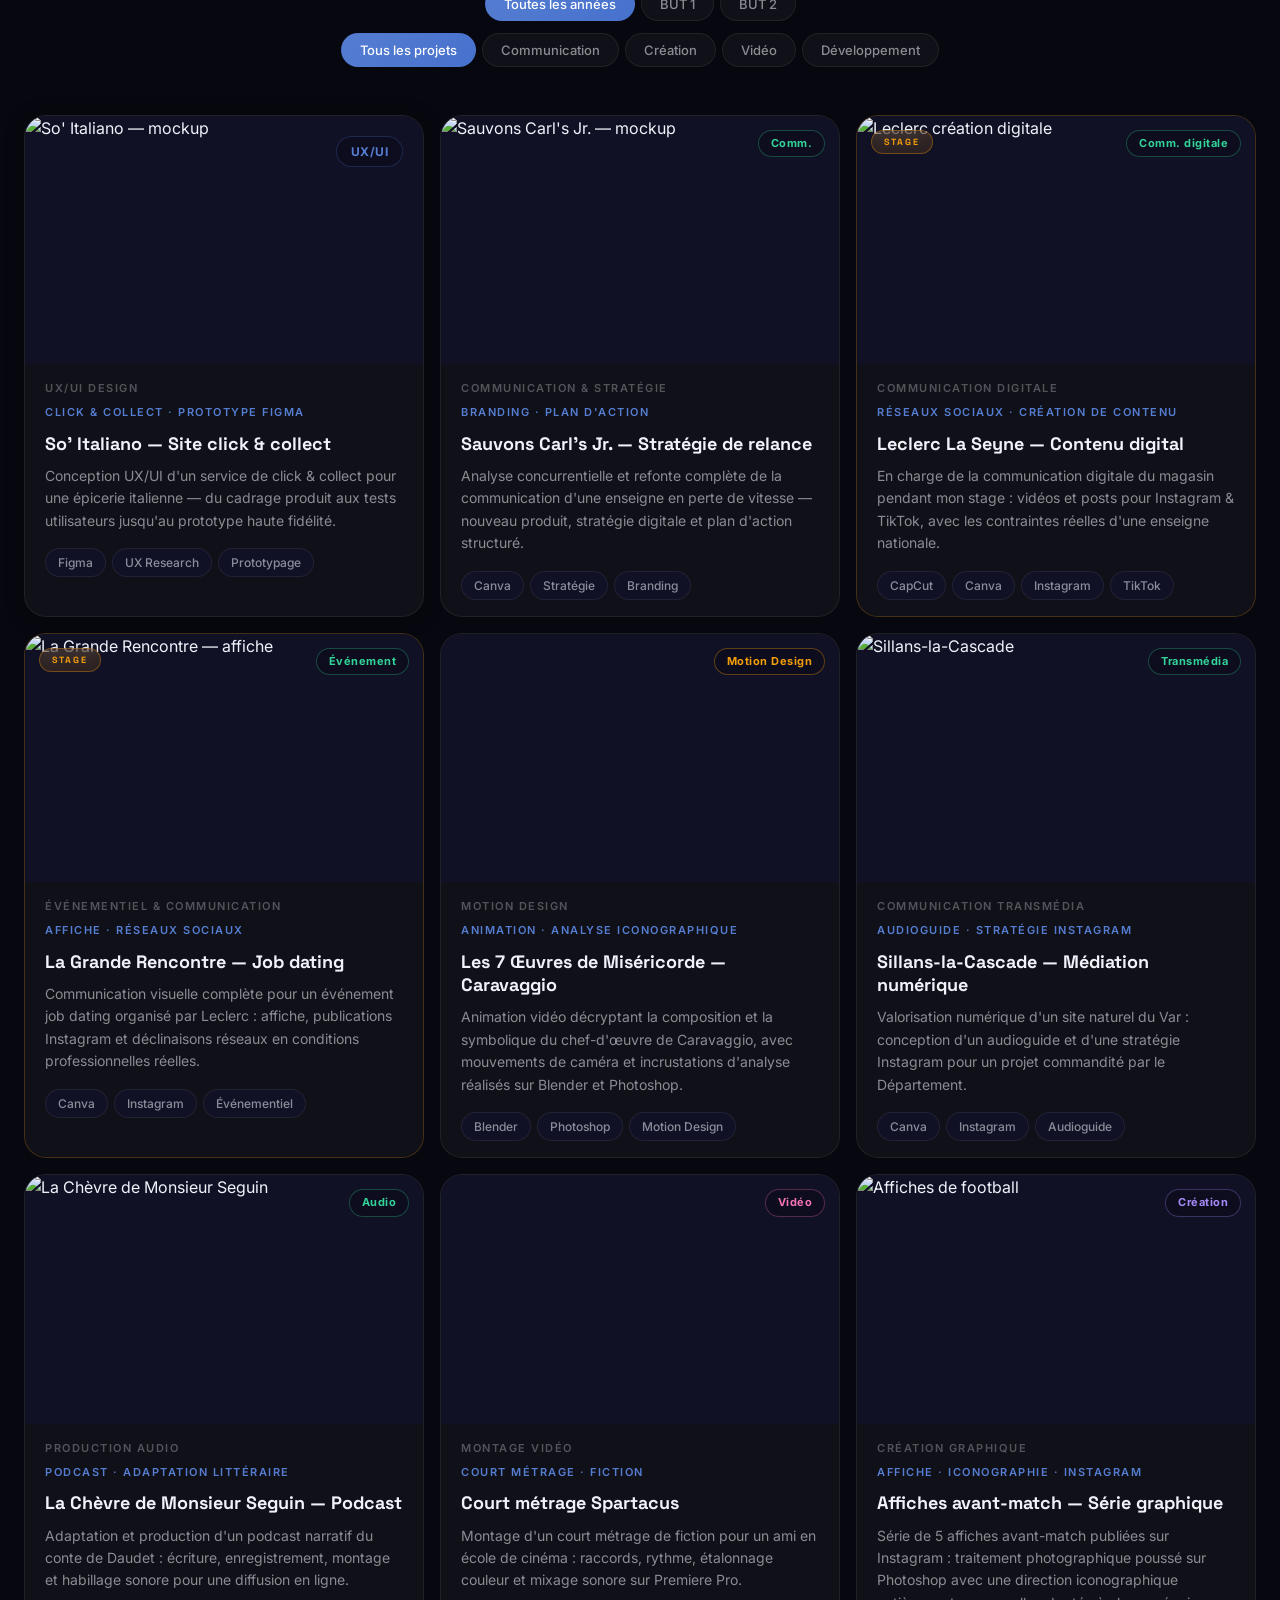
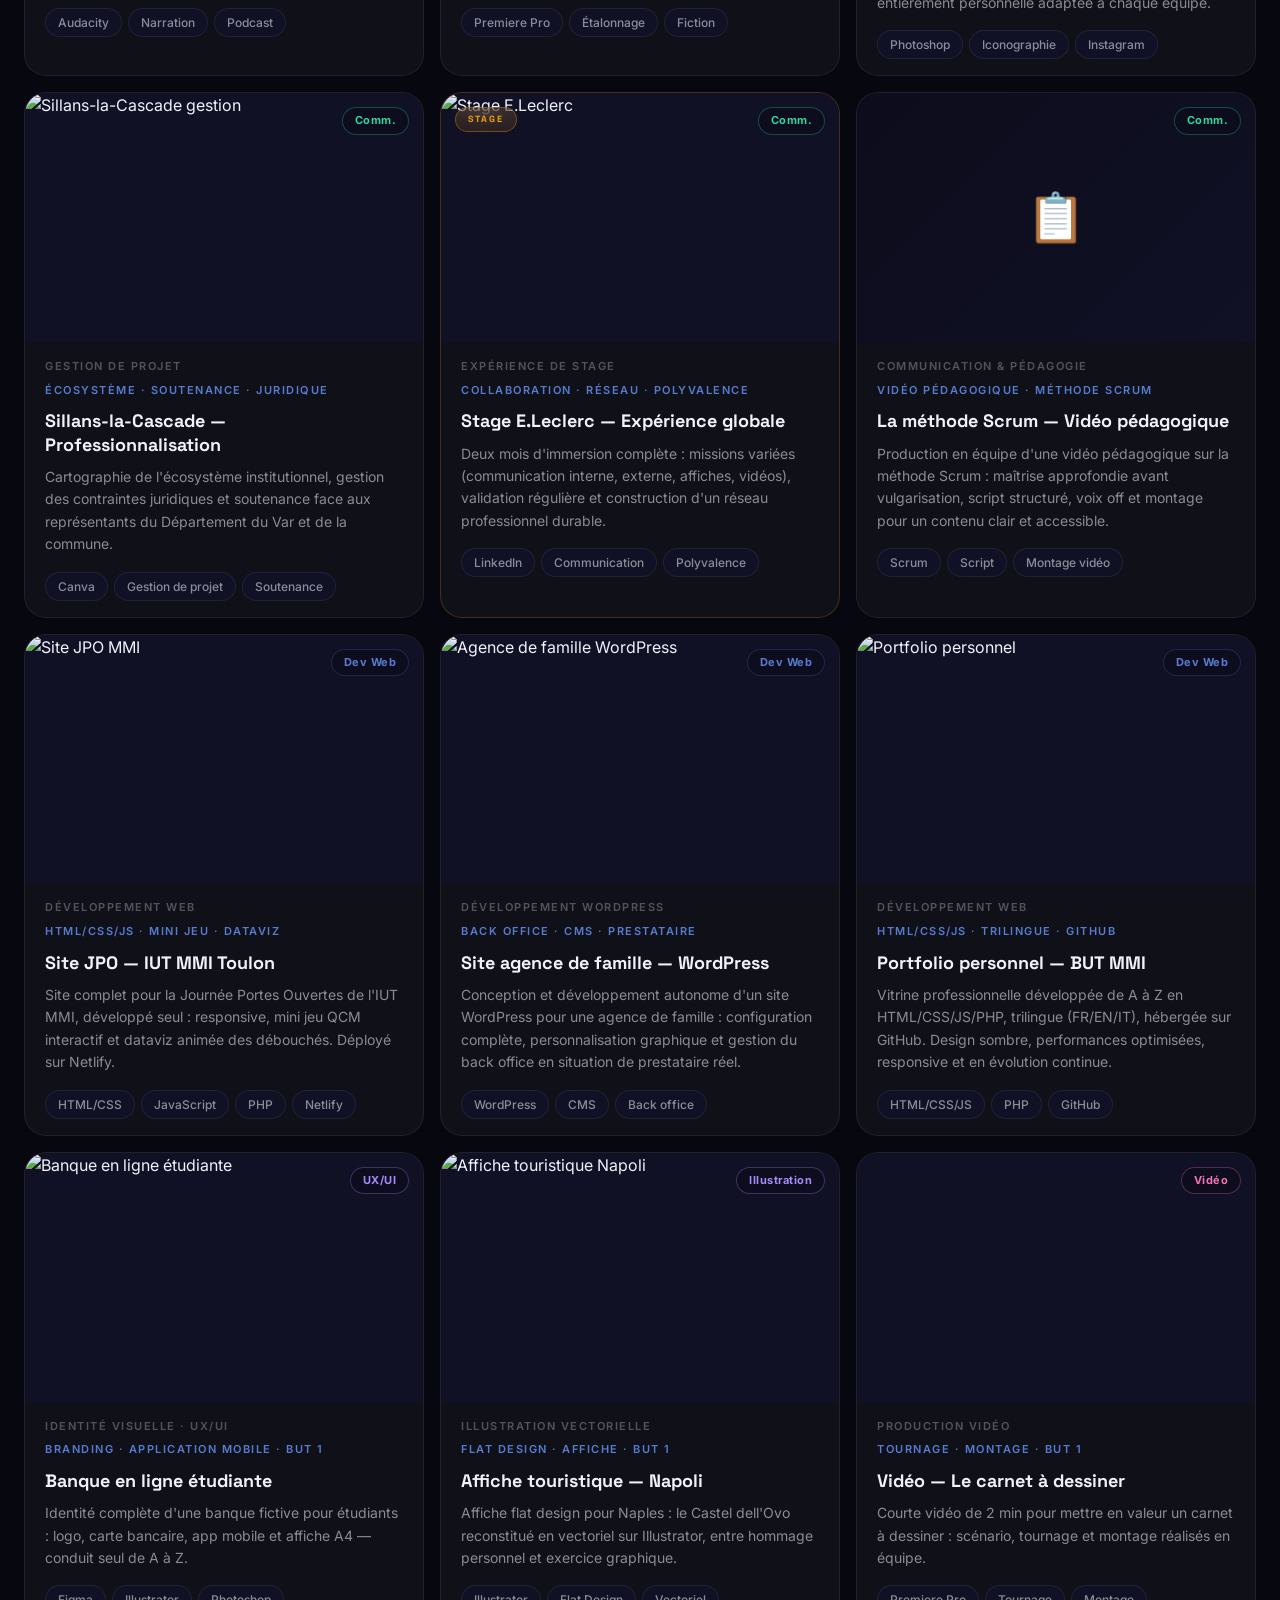
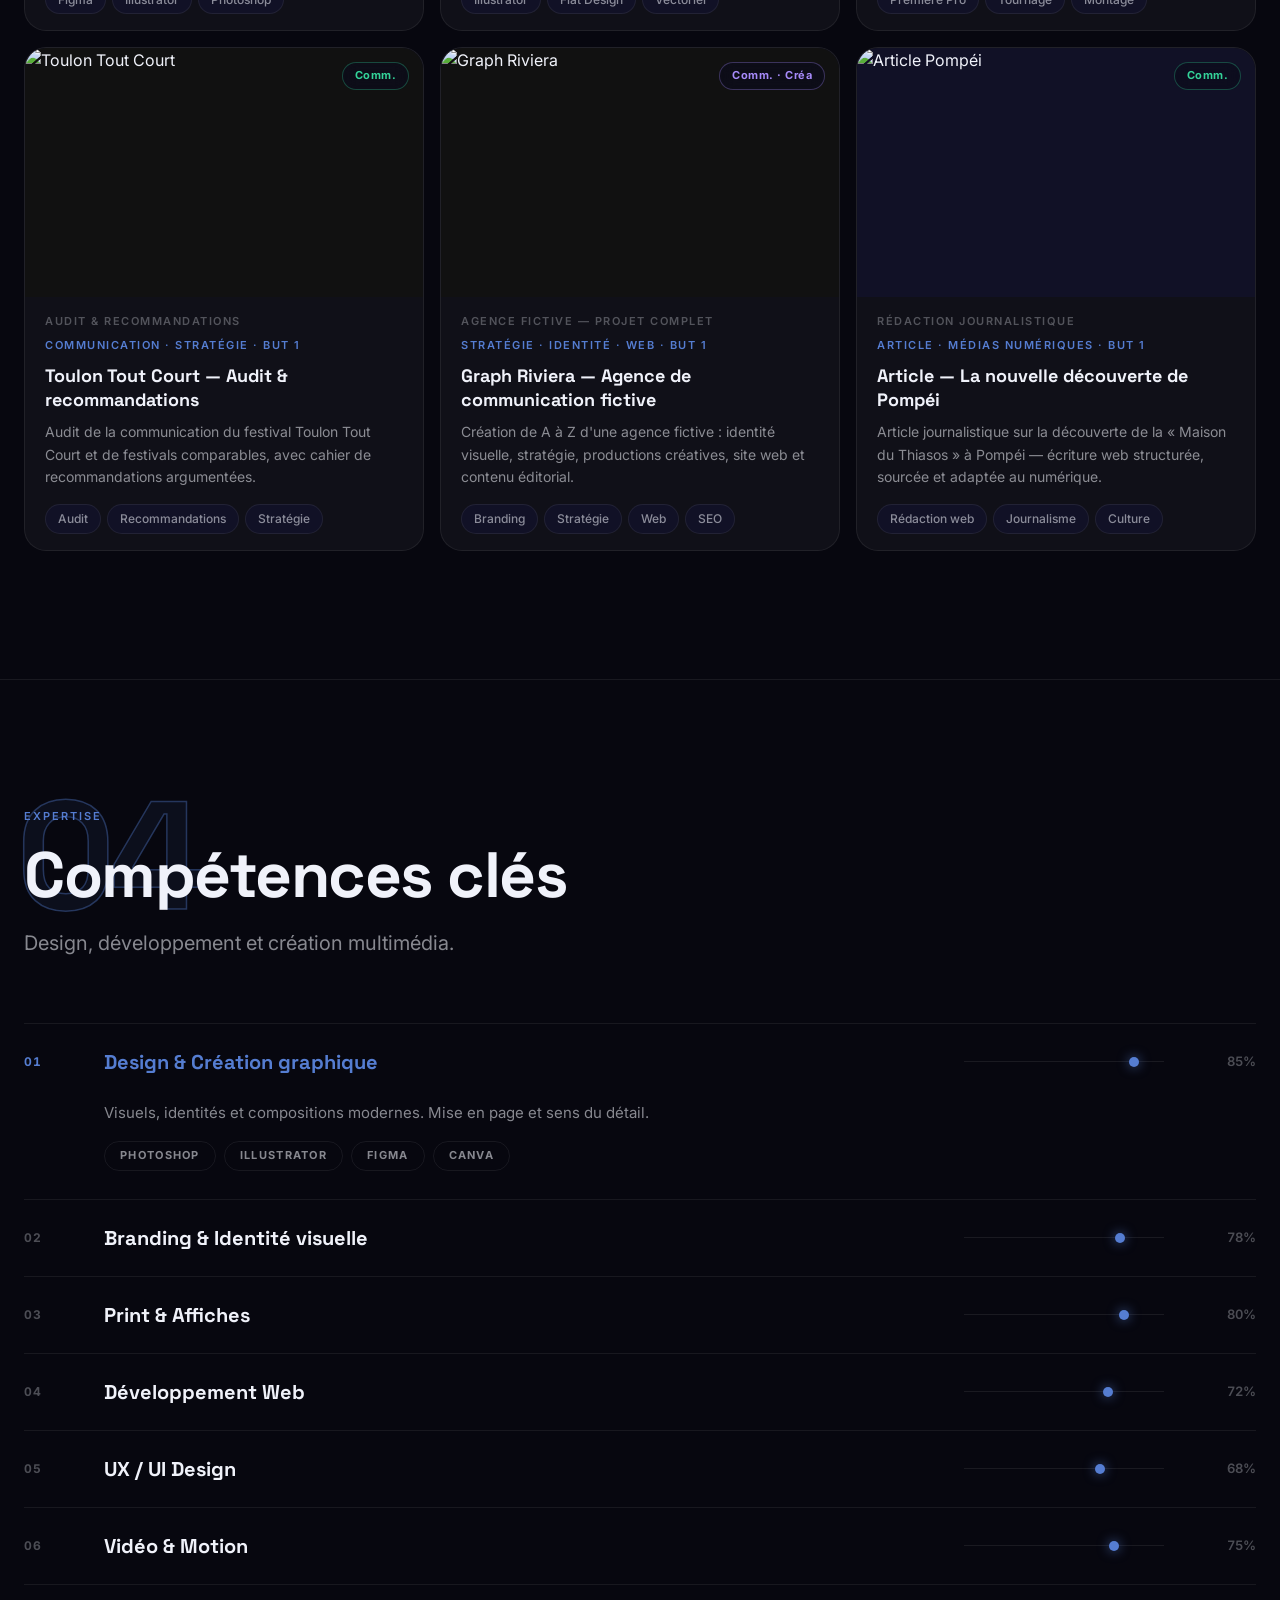
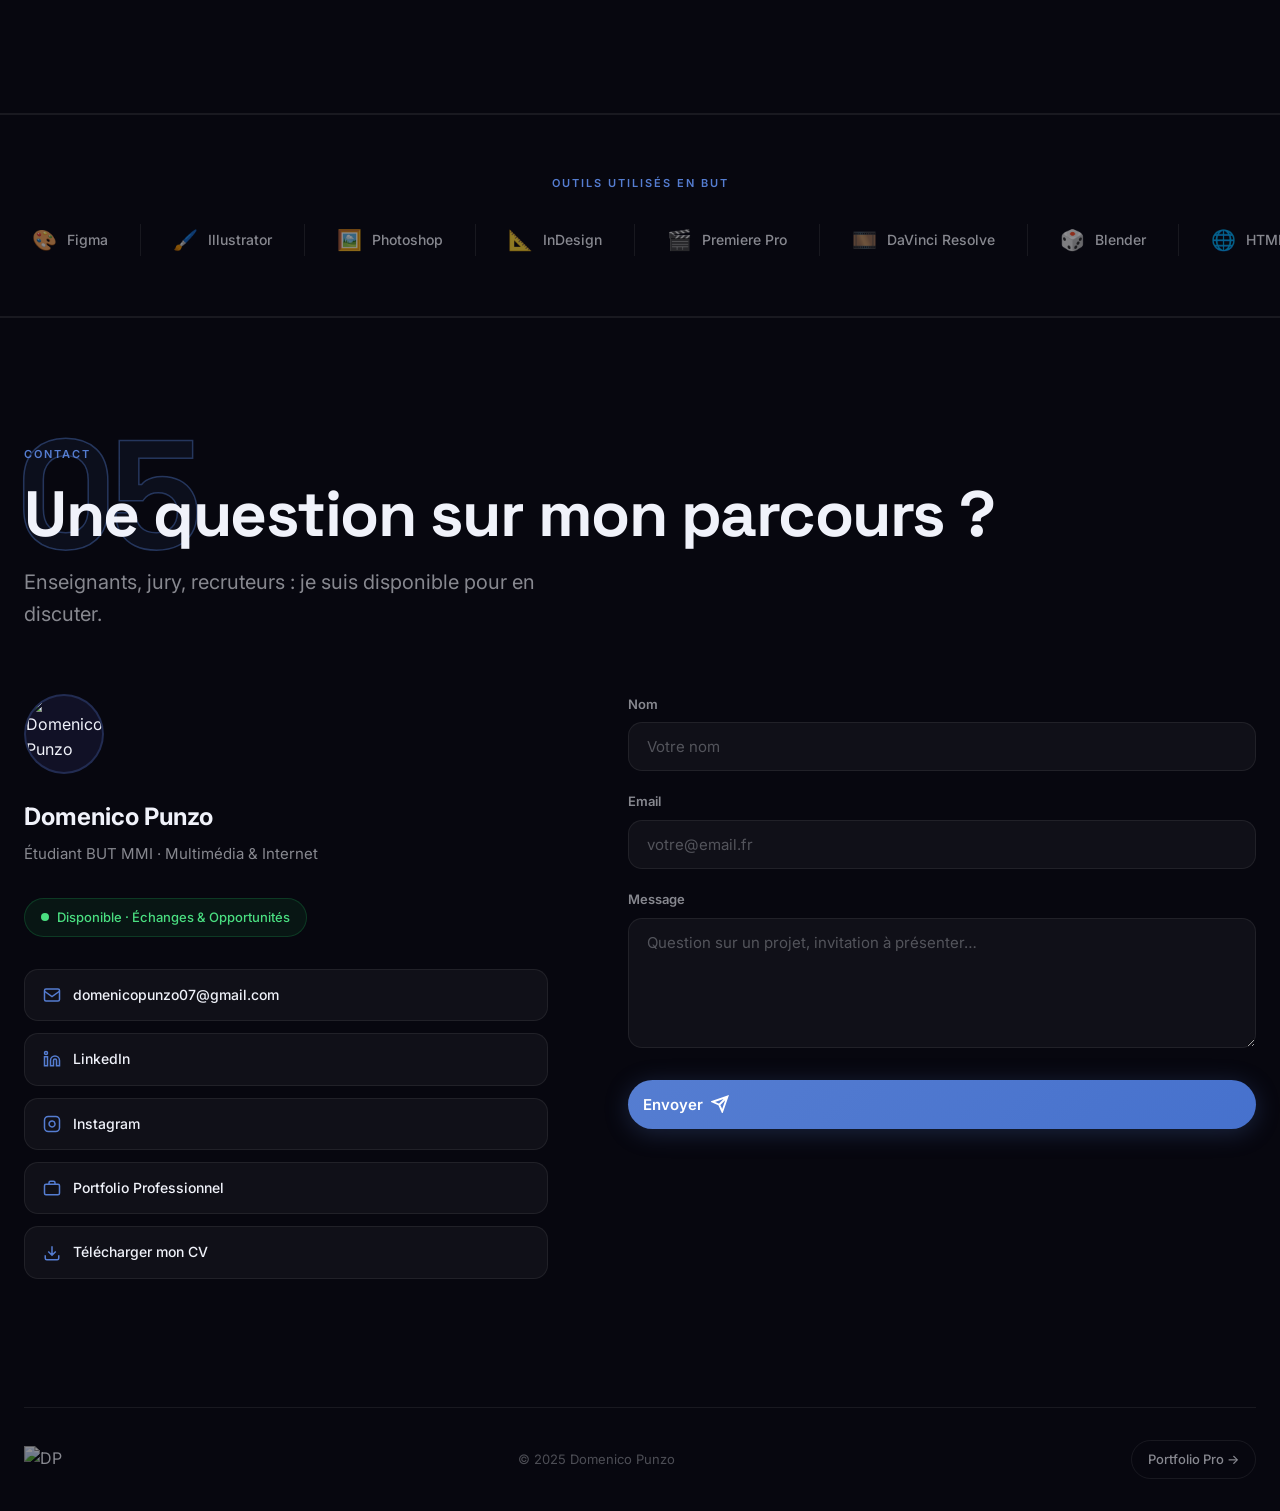
==== commit a42f1965: "fix nom image" ====
--- a/academic.html
+++ b/academic.html
@@ -774,7 +774,7 @@
         <!-- BUT 2 / Portfolio personnel -->
         <div class="project-card reveal" data-modal="acad-portfolio" data-year="but2" data-skill="dev">
           <div class="project-card-thumb">
-            <div class="project-card-thumb-placeholder">💼</div>
+            <img src="https://pub-c142d74a81774582afa4b6283e9c608b.r2.dev/Affiches/76a742700f3.png" alt="Portfolio personnel" loading="lazy" />
             <div class="project-card-overlay"></div>
             <span class="project-card-year type-dev">Dev Web</span>
             <div class="project-card-cta">
@@ -847,6 +847,44 @@
             <p class="project-card-desc">Courte vidéo de 2 min pour mettre en valeur un carnet à dessiner : scénario, tournage et montage réalisés en équipe.</p>
             <div class="project-card-tags">
               <span class="tag">Premiere Pro</span><span class="tag">Tournage</span><span class="tag">Montage</span>
+            </div>
+          </div>
+        </div>
+
+        <!-- Toulon Tout Court — BUT 1 -->
+        <div class="project-card reveal reveal-delay-1" data-modal="acad-toulontoutcourt" data-year="but1" data-skill="comm">
+          <div class="project-card-thumb">
+            <img src="https://pub-c142d74a81774582afa4b6283e9c608b.r2.dev/Affiches/5052_logo.png" alt="Toulon Tout Court" loading="lazy" style="object-fit:contain;background:#111;" />
+            <div class="project-card-overlay"></div>
+            <span class="project-card-year type-comm">Comm.</span>
+            <div class="project-card-cta"><svg width="16" height="16" viewBox="0 0 24 24" fill="none" stroke="currentColor" stroke-width="2.5"><path d="M5 12h14M12 5l7 7-7 7"/></svg></div>
+          </div>
+          <div class="project-card-body">
+            <div class="project-card-type">Audit & Recommandations</div>
+            <div class="project-card-category">Communication · Stratégie · BUT 1</div>
+            <h3 class="project-card-title">Toulon Tout Court — Audit & recommandations</h3>
+            <p class="project-card-desc">Audit de la communication du festival Toulon Tout Court et de festivals comparables, avec cahier de recommandations argumentées.</p>
+            <div class="project-card-tags">
+              <span class="tag">Audit</span><span class="tag">Recommandations</span><span class="tag">Stratégie</span>
+            </div>
+          </div>
+        </div>
+
+        <!-- Graph Riviera — BUT 1 -->
+        <div class="project-card reveal reveal-delay-2" data-modal="acad-graphriviera" data-year="but1" data-skill="comm,crea">
+          <div class="project-card-thumb">
+            <img src="https://pub-c142d74a81774582afa4b6283e9c608b.r2.dev/Affiches/logoGR.png" alt="Graph Riviera" loading="lazy" style="object-fit:contain;background:#111;" />
+            <div class="project-card-overlay"></div>
+            <span class="project-card-year type-crea">Comm. · Créa</span>
+            <div class="project-card-cta"><svg width="16" height="16" viewBox="0 0 24 24" fill="none" stroke="currentColor" stroke-width="2.5"><path d="M5 12h14M12 5l7 7-7 7"/></svg></div>
+          </div>
+          <div class="project-card-body">
+            <div class="project-card-type">Agence fictive — Projet complet</div>
+            <div class="project-card-category">Stratégie · Identité · Web · BUT 1</div>
+            <h3 class="project-card-title">Graph Riviera — Agence de communication fictive</h3>
+            <p class="project-card-desc">Création de A à Z d'une agence fictive : identité visuelle, stratégie, productions créatives, site web et contenu éditorial.</p>
+            <div class="project-card-tags">
+              <span class="tag">Branding</span><span class="tag">Stratégie</span><span class="tag">Web</span><span class="tag">SEO</span>
             </div>
           </div>
         </div>
@@ -1367,6 +1405,9 @@
         reflection: {
           learned: 'Construire et maintenir son propre portfolio, c\'est apprendre à se vendre, à faire des choix éditoriaux et à présenter son travail de la façon la plus convaincante possible. C\'est un projet qui ne s\'arrête jamais vraiment et qui grandit avec moi.'
         },
+        gallery: [
+          'https://pub-c142d74a81774582afa4b6283e9c608b.r2.dev/Affiches/76a742700f3.png'
+        ],
         tools: ['HTML', 'CSS', 'JavaScript', 'PHP', 'GitHub', 'Cloudflare R2'],
         ac: [
           { code: 'AC24.01', title: 'Produire des pages et applications Web responsives', desc: 'Développer un portfolio multi-pages responsive en HTML/CSS/JS, adapté desktop, tablette et mobile.' },
@@ -1436,6 +1477,51 @@
         ],
         tools: ['Premiere Pro']
       },
+      'acad-toulontoutcourt': {
+        title: 'Toulon Tout Court — Audit & recommandations',
+        category: 'Communication · Stratégie · BUT 1',
+        year: 'BUT 1',
+        emoji: '🎬',
+        description: "Dans le cadre de la SAÉ de 1ère année de BUT MMI, nous avons réalisé un audit du festival Toulon Tout Court ainsi que de plusieurs festivals similaires. L'objectif était d'analyser leur communication, leur identité visuelle, leur présence numérique et leur stratégie afin d'identifier leurs points forts et leurs axes d'amélioration.",
+        context: "Nous avons effectué des recherches documentaires, observé les différents supports de communication (site web, réseaux sociaux, affiches) et comparé les pratiques de plusieurs festivals. À partir de ces analyses, nous avons conçu un cahier de recommandations proposant des pistes d'amélioration adaptées aux besoins du festival.",
+        methodology: "Recherches documentaires et comparaison entre festivals, observation des supports existants, puis rédaction collective d'un cahier de recommandations structuré et argumenté, avec répartition des tâches et mise en commun des analyses.",
+        reflection: {
+          learned: "J'ai appris à analyser une stratégie de communication de manière objective. La comparaison entre plusieurs festivals m'a permis d'identifier les bonnes pratiques, de mieux comprendre les attentes des différents publics et de justifier nos recommandations à partir d'observations concrètes. J'ai aussi pris conscience de l'importance de fonder des recommandations sur des analyses précises plutôt que sur des impressions personnelles."
+        },
+        gallery: [
+          'https://pub-c142d74a81774582afa4b6283e9c608b.r2.dev/Affiches/5052_logo.png'
+        ],
+        tools: ['Notion', 'Canva'],
+        ac: [
+          { code: 'AC11.01', title: 'Présenter une organisation et son environnement', desc: 'Analyser la communication, l\'identité visuelle, la présence numérique et la stratégie du festival Toulon Tout Court et de festivals comparables.' },
+          { code: 'AC11.02', title: 'Évaluer un site web ou un dispositif existant', desc: 'Évaluer les supports de communication existants du festival en s\'appuyant sur des guides de bonnes pratiques pour produire des recommandations argumentées.' }
+        ]
+      },
+      'acad-graphriviera': {
+        title: 'Graph Riviera — Agence de communication fictive',
+        category: 'Stratégie · Identité visuelle · Web · BUT 1',
+        year: 'BUT 1',
+        emoji: '🏢',
+        description: "Dans le cadre d'un projet de 1ère année, nous avons dû créer une agence de communication fictive de A à Z : son identité, sa stratégie, ses productions, tout en gérant l'ensemble du projet comme une vraie structure professionnelle. C'était un exercice complet qui demandait de penser à la fois comme une agence et comme ses propres clients.",
+        context: "Nous avons commencé par définir l'identité de l'agence : son nom, son positionnement, ses valeurs. Nous avons ensuite identifié notre cible et construit une véritable stratégie de communication avec des objectifs clairs et des points de contact définis.",
+        methodology: "Sur le plan créatif, j'ai travaillé sur les pistes graphiques et planches d'inspiration en amont, avant de créer et retoucher l'ensemble des visuels : logo, identité visuelle, posts pour les réseaux sociaux. Nous avons également développé le site web de l'agence, en intégrant une réflexion SEO pour optimiser sa visibilité, et rédigé des articles pour alimenter son contenu éditorial. Sur le plan organisationnel, nous avons géré le projet dans sa globalité comme une vraie équipe : répartition des tâches, coordination entre les aspects stratégiques, créatifs et techniques.",
+        reflection: {
+          learned: "Ce projet m'a permis de comprendre la complexité de la gestion d'une agence de communication dans son ensemble, de la stratégie à la production technique. C'est l'un des projets les plus complets de ma 1ère année, où chaque compétence apprise a trouvé une application concrète."
+        },
+        gallery: [
+          'https://pub-c142d74a81774582afa4b6283e9c608b.r2.dev/Affiches/logoGR.png'
+        ],
+        tools: ['Illustrator', 'Photoshop', 'Figma', 'WordPress', 'Canva'],
+        ac: [
+          { code: 'AC11.01', title: 'Présenter une organisation et son environnement', desc: 'Définir et présenter l\'identité, le positionnement et l\'environnement de l\'agence fictive Graph Riviera.' },
+          { code: 'AC11.06', title: 'Réaliser des entretiens utilisateurs et construire des personae', desc: 'Identifier la cible de l\'agence et construire des récits utilisateurs pour orienter la stratégie.' },
+          { code: 'AC12.03', title: 'Proposer une recommandation marketing', desc: 'Définir les cibles, objectifs et points de contact de la stratégie de communication de l\'agence.' },
+          { code: 'AC12.04', title: 'Proposer une stratégie de communication', desc: 'Construire une stratégie de communication complète pour l\'agence fictive, de la définition des objectifs à la production des supports.' },
+          { code: 'AC13.02', title: 'Produire des pistes graphiques et planches d\'inspiration', desc: 'Travailler sur les directions artistiques en amont avant de concevoir l\'identité visuelle de l\'agence.' },
+          { code: 'AC13.03', title: 'Créer, composer et retoucher des visuels', desc: 'Concevoir le logo, l\'identité visuelle et les visuels pour les réseaux sociaux de l\'agence.' },
+          { code: 'AC14.06', title: 'Déployer et personnaliser une application Web (CMS/MVC)', desc: 'Développer et mettre en ligne le site web de l\'agence avec une réflexion SEO intégrée.' }
+        ]
+      },
       'acad-pompei': {
         title: 'Article — La nouvelle découverte de Pompéi',
         category: 'Rédaction numérique · BUT 1',
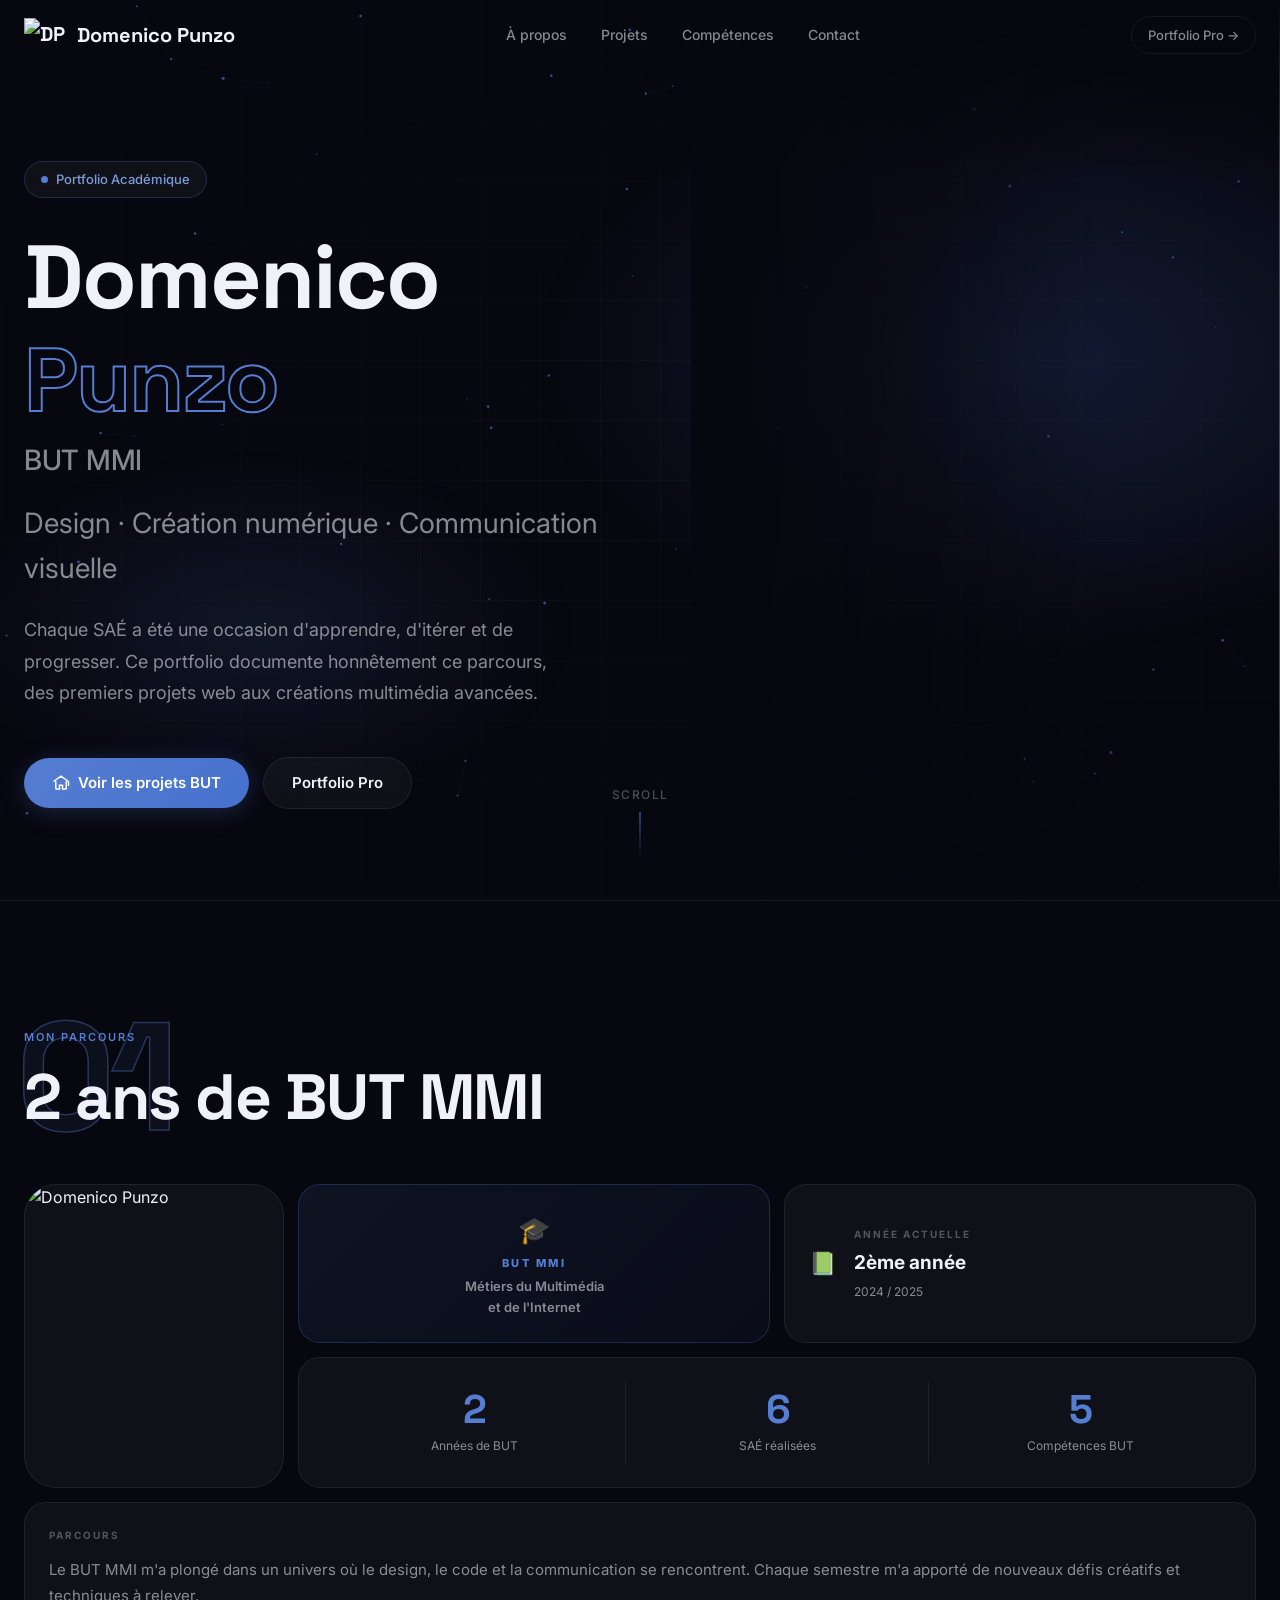
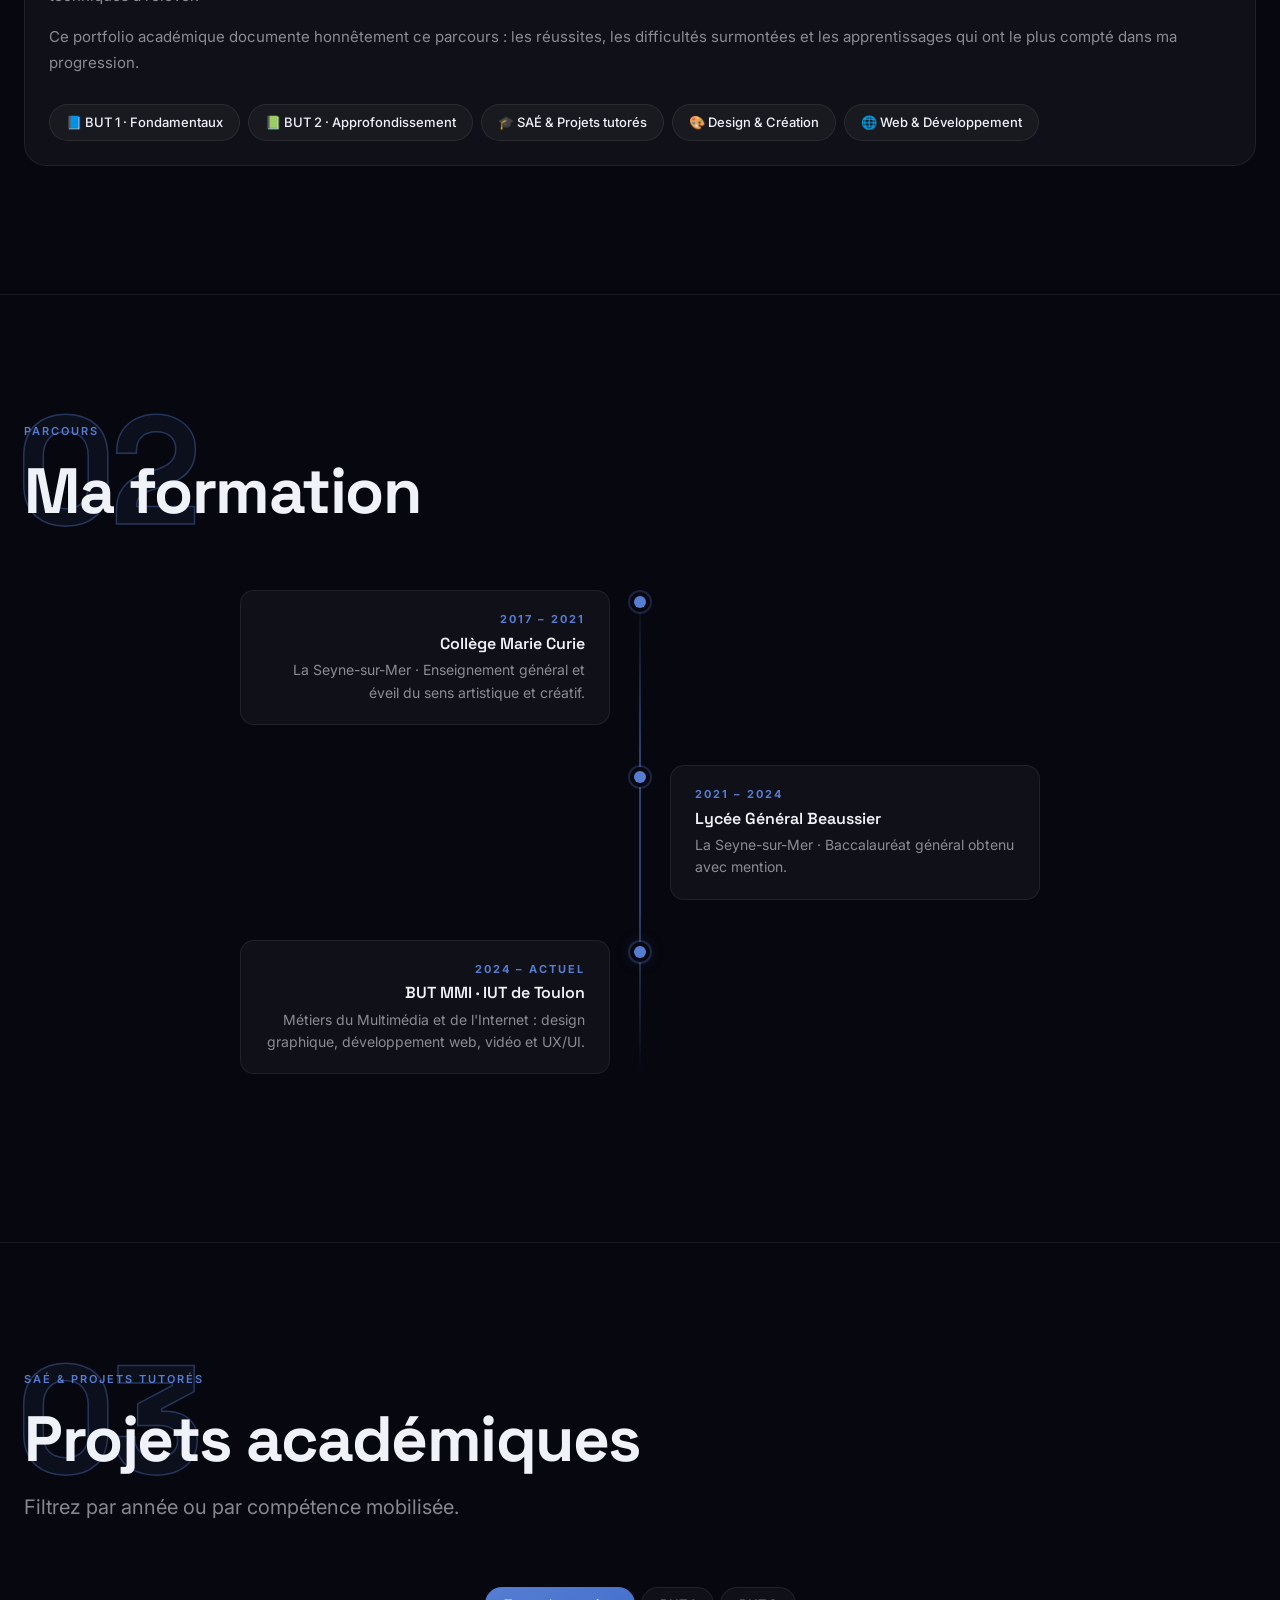
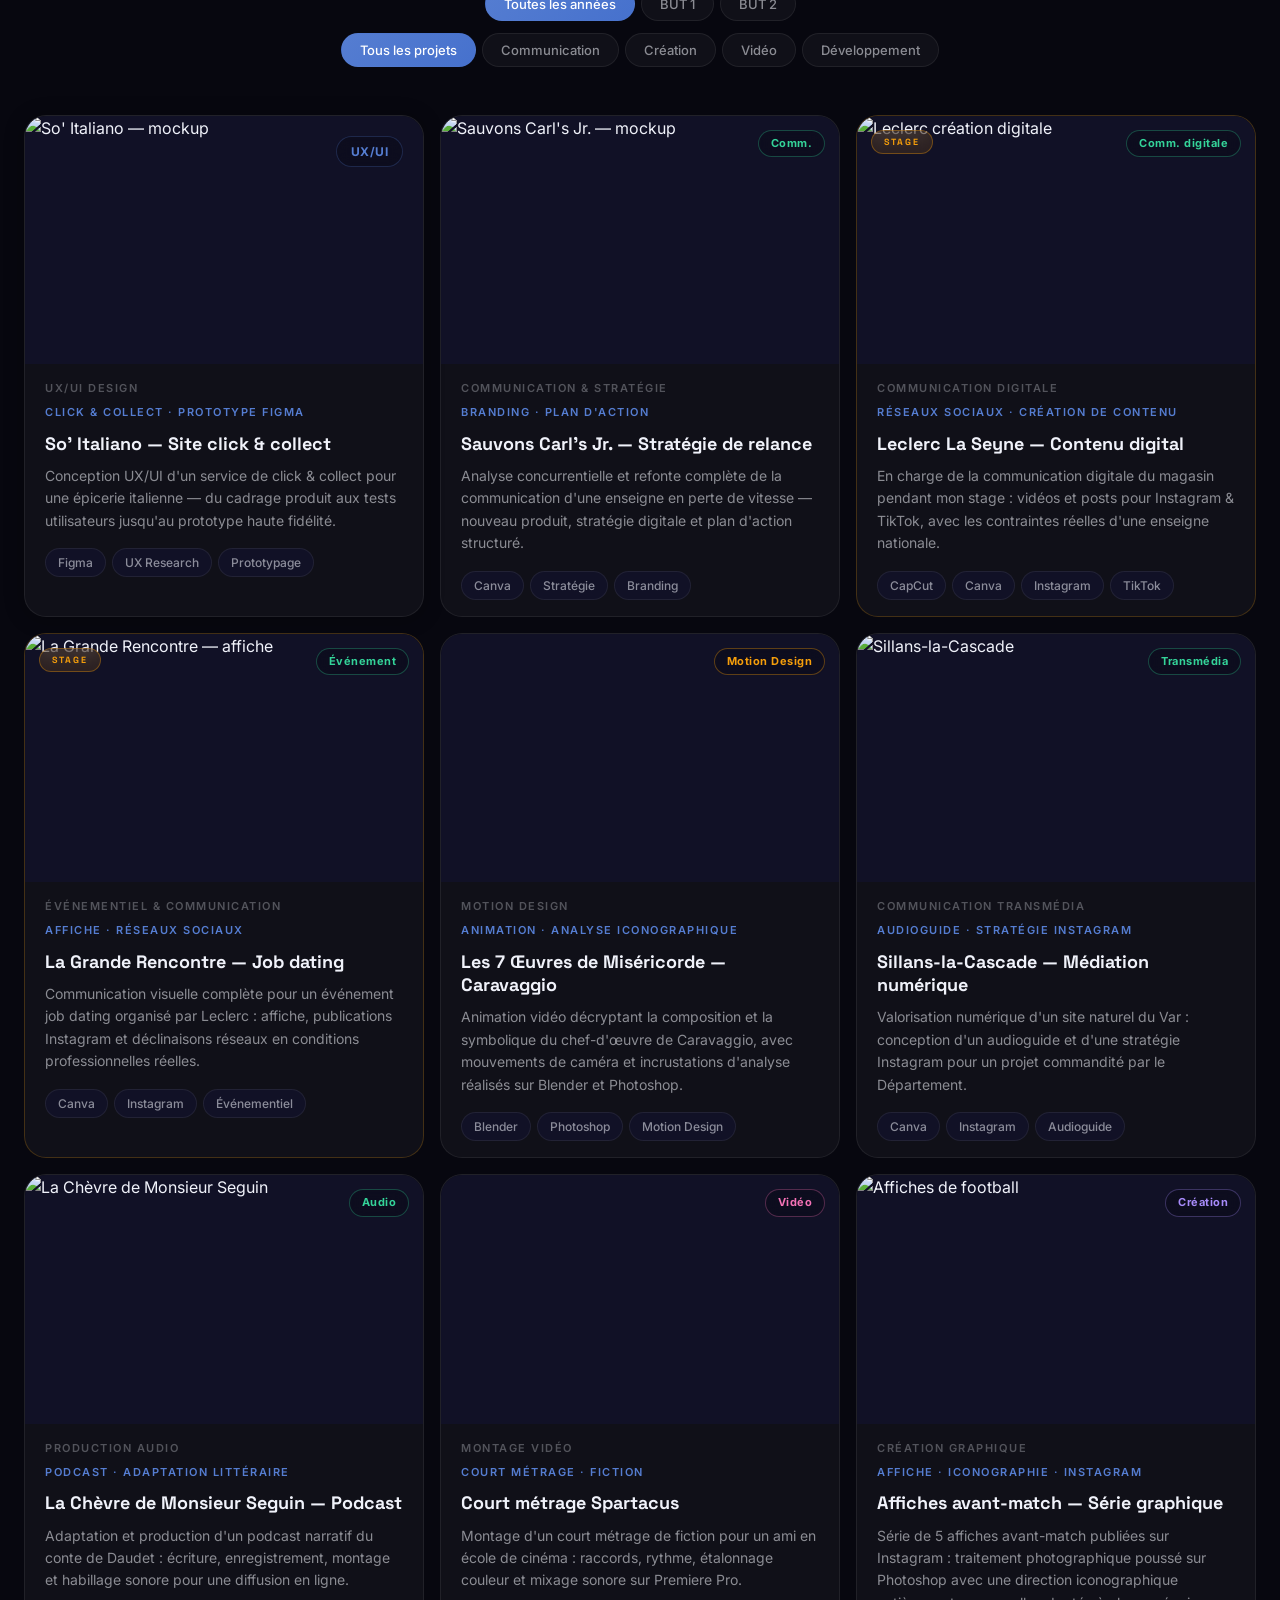
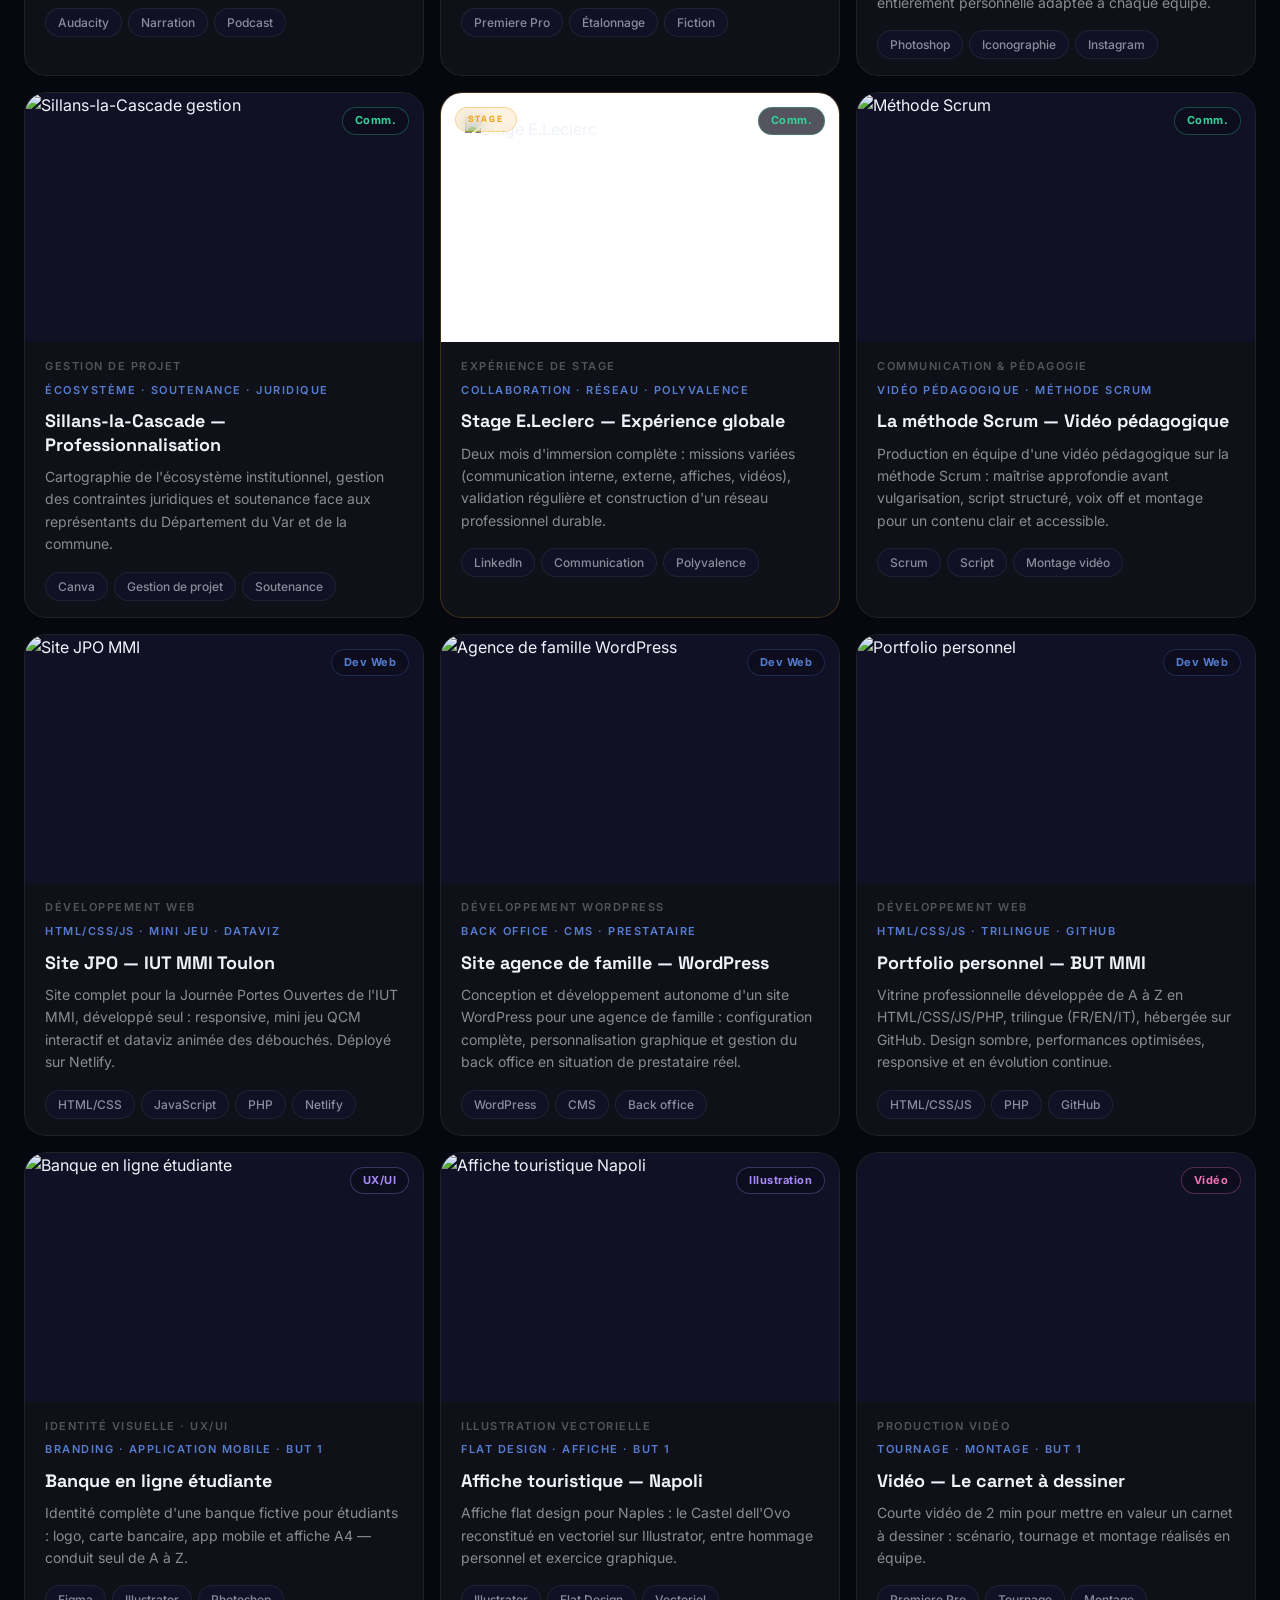
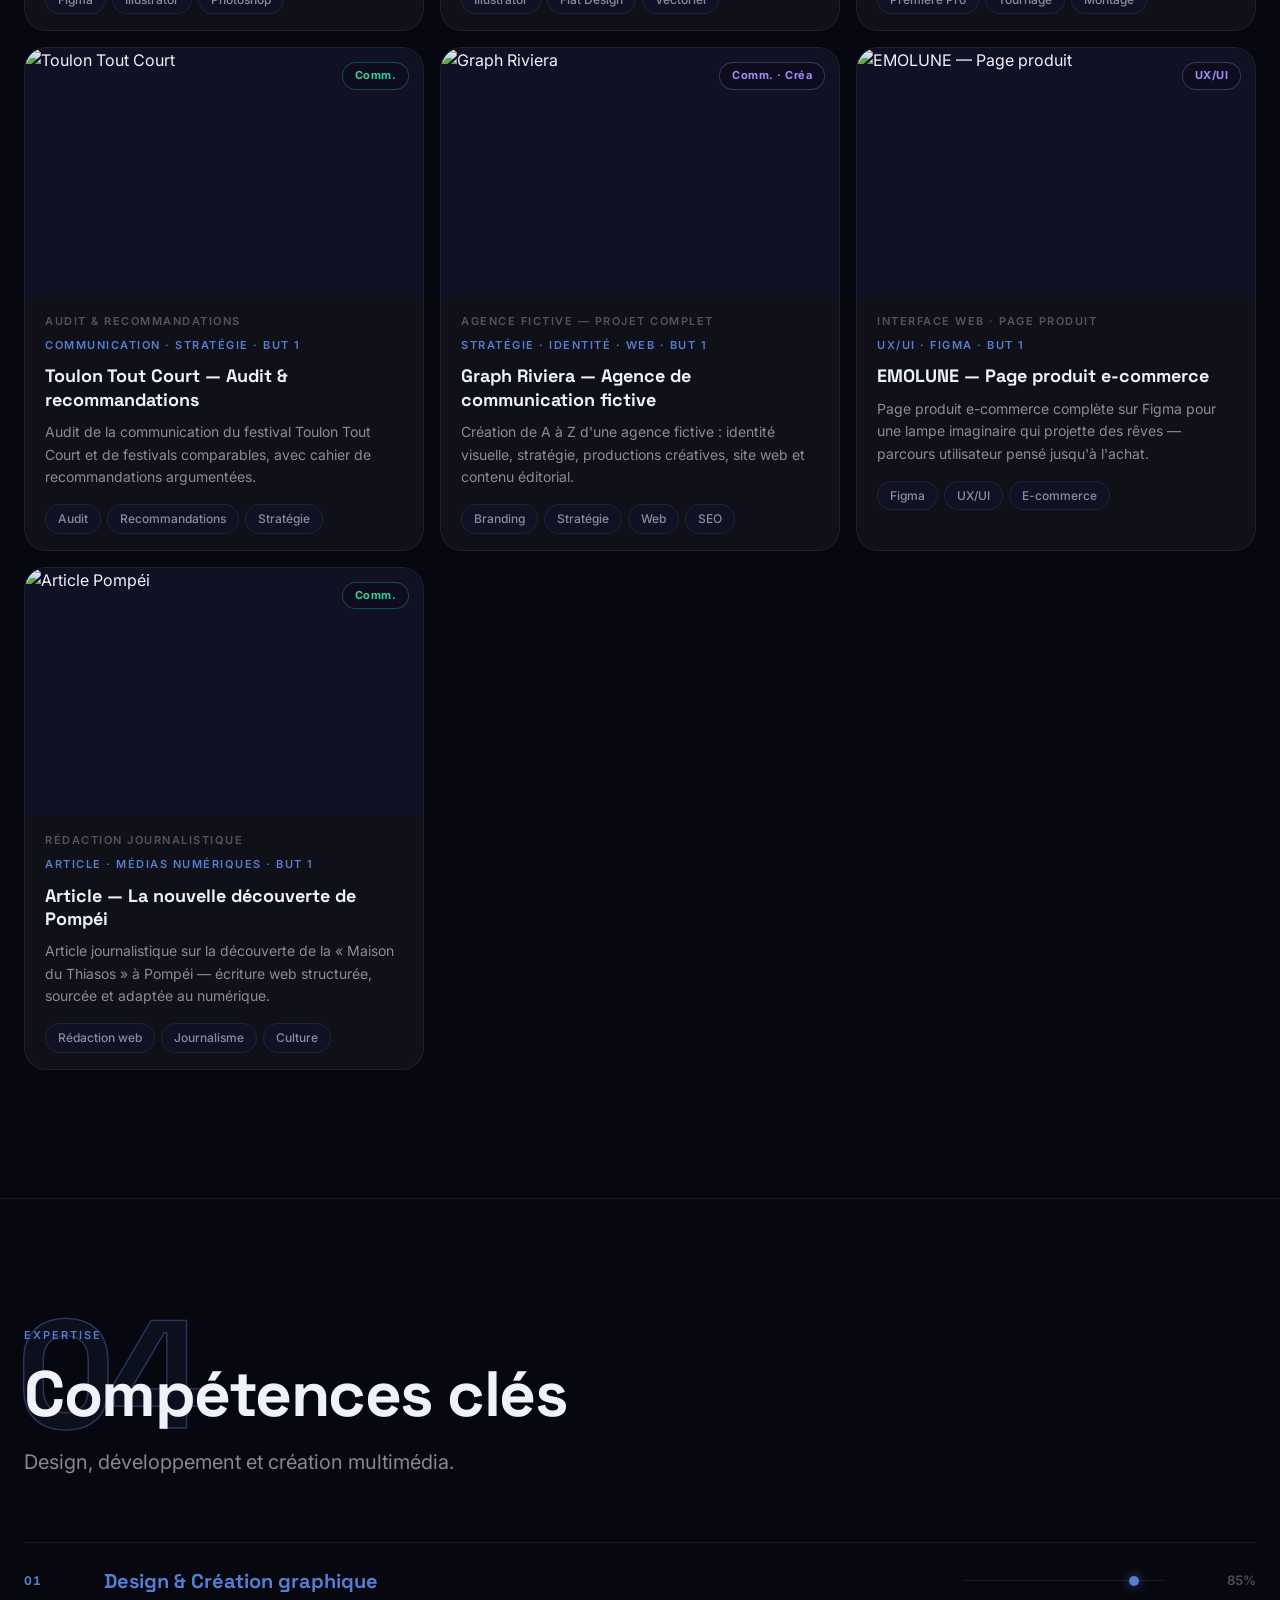
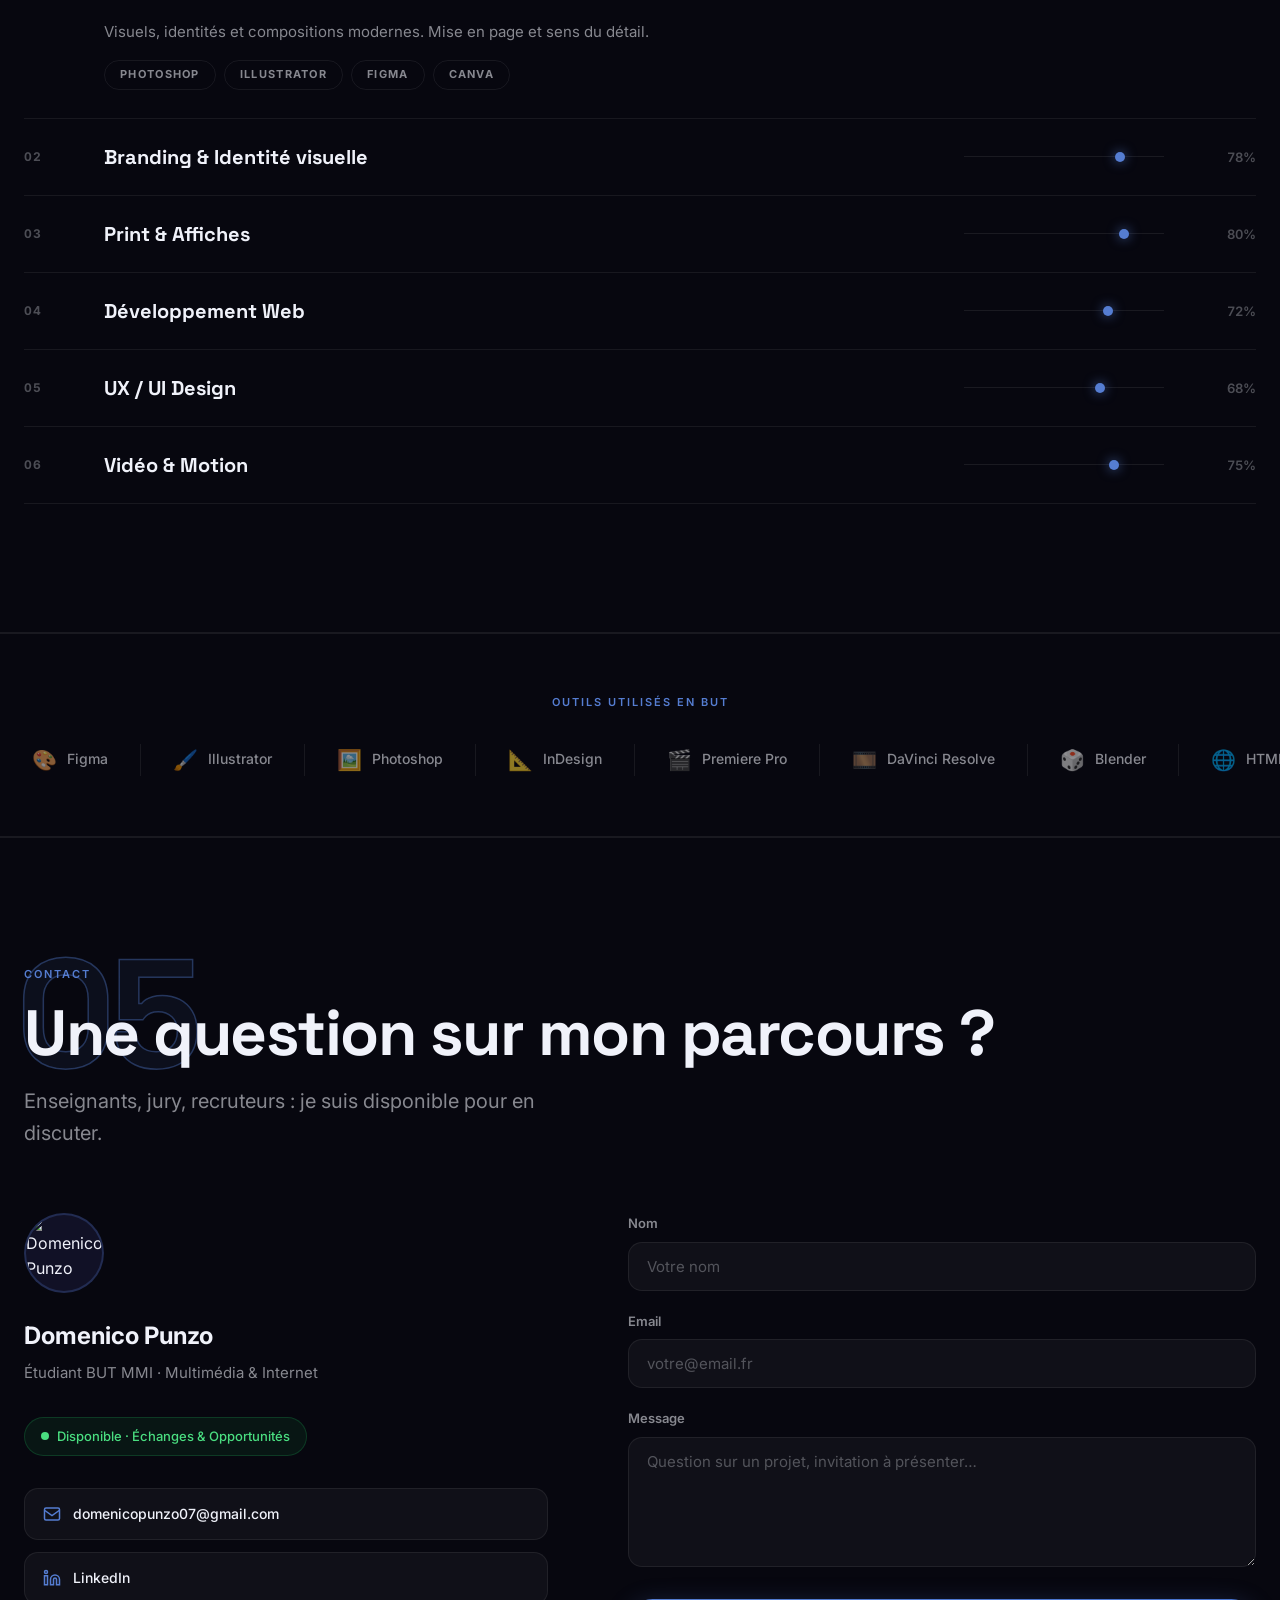
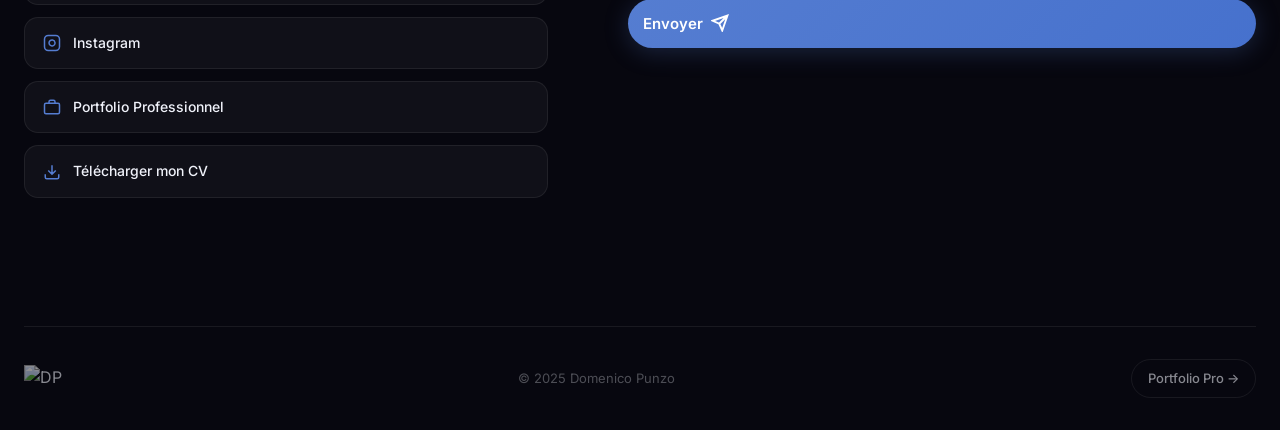
==== commit 285505af: "fix nom image" ====
--- a/academic.html
+++ b/academic.html
@@ -689,7 +689,7 @@
         <!-- BUT 2 / Stage E.Leclerc général -->
         <div class="project-card reveal reveal-delay-2 card-stage" data-modal="acad-leclerc-stage" data-year="but2" data-skill="comm">
           <div class="project-card-thumb">
-            <img src="https://pub-c142d74a81774582afa4b6283e9c608b.r2.dev/Affiches/E.Leclerc_logo.svg.webp" alt="Stage E.Leclerc" loading="lazy" />
+            <img src="https://pub-c142d74a81774582afa4b6283e9c608b.r2.dev/Affiches/E.Leclerc_logo.svg.webp" alt="Stage E.Leclerc" loading="lazy" style="object-fit:contain;background:#fff;padding:1.5rem;" />
             <div class="project-card-overlay"></div>
             <div class="stage-badge">Stage</div>
             <span class="project-card-year type-comm">Comm.</span>
@@ -711,7 +711,7 @@
         <!-- BUT 2 / Vidéo pédagogique Scrum -->
         <div class="project-card reveal" data-modal="acad-scrum" data-year="but2" data-skill="comm">
           <div class="project-card-thumb">
-            <div class="project-card-thumb-placeholder">📋</div>
+            <img src="https://pub-c142d74a81774582afa4b6283e9c608b.r2.dev/Affiches/c886655ddce.png" alt="Méthode Scrum" loading="lazy" />
             <div class="project-card-overlay"></div>
             <span class="project-card-year type-comm">Comm.</span>
             <div class="project-card-cta">
@@ -854,7 +854,7 @@
         <!-- Toulon Tout Court — BUT 1 -->
         <div class="project-card reveal reveal-delay-1" data-modal="acad-toulontoutcourt" data-year="but1" data-skill="comm">
           <div class="project-card-thumb">
-            <img src="https://pub-c142d74a81774582afa4b6283e9c608b.r2.dev/Affiches/5052_logo.png" alt="Toulon Tout Court" loading="lazy" style="object-fit:contain;background:#111;" />
+            <img src="https://pub-c142d74a81774582afa4b6283e9c608b.r2.dev/Affiches/Capture%20d%E2%80%99e%CC%81cran%202026-06-19%20a%CC%80%2019.41.54.png" alt="Toulon Tout Court" loading="lazy" />
             <div class="project-card-overlay"></div>
             <span class="project-card-year type-comm">Comm.</span>
             <div class="project-card-cta"><svg width="16" height="16" viewBox="0 0 24 24" fill="none" stroke="currentColor" stroke-width="2.5"><path d="M5 12h14M12 5l7 7-7 7"/></svg></div>
@@ -873,7 +873,7 @@
         <!-- Graph Riviera — BUT 1 -->
         <div class="project-card reveal reveal-delay-2" data-modal="acad-graphriviera" data-year="but1" data-skill="comm,crea">
           <div class="project-card-thumb">
-            <img src="https://pub-c142d74a81774582afa4b6283e9c608b.r2.dev/Affiches/logoGR.png" alt="Graph Riviera" loading="lazy" style="object-fit:contain;background:#111;" />
+            <img src="https://pub-c142d74a81774582afa4b6283e9c608b.r2.dev/Affiches/carte%20de%20visite.png" alt="Graph Riviera" loading="lazy" />
             <div class="project-card-overlay"></div>
             <span class="project-card-year type-crea">Comm. · Créa</span>
             <div class="project-card-cta"><svg width="16" height="16" viewBox="0 0 24 24" fill="none" stroke="currentColor" stroke-width="2.5"><path d="M5 12h14M12 5l7 7-7 7"/></svg></div>
@@ -885,6 +885,25 @@
             <p class="project-card-desc">Création de A à Z d'une agence fictive : identité visuelle, stratégie, productions créatives, site web et contenu éditorial.</p>
             <div class="project-card-tags">
               <span class="tag">Branding</span><span class="tag">Stratégie</span><span class="tag">Web</span><span class="tag">SEO</span>
+            </div>
+          </div>
+        </div>
+
+        <!-- EMOLUNE — BUT 1 -->
+        <div class="project-card reveal reveal-delay-1" data-modal="acad-emolune" data-year="but1" data-skill="crea">
+          <div class="project-card-thumb">
+            <img src="https://pub-c142d74a81774582afa4b6283e9c608b.r2.dev/Affiches/nzcoWtMnGUM.png" alt="EMOLUNE — Page produit" loading="lazy" />
+            <div class="project-card-overlay"></div>
+            <span class="project-card-year type-crea">UX/UI</span>
+            <div class="project-card-cta"><svg width="16" height="16" viewBox="0 0 24 24" fill="none" stroke="currentColor" stroke-width="2.5"><path d="M5 12h14M12 5l7 7-7 7"/></svg></div>
+          </div>
+          <div class="project-card-body">
+            <div class="project-card-type">Interface web · Page produit</div>
+            <div class="project-card-category">UX/UI · Figma · BUT 1</div>
+            <h3 class="project-card-title">EMOLUNE — Page produit e-commerce</h3>
+            <p class="project-card-desc">Page produit e-commerce complète sur Figma pour une lampe imaginaire qui projette des rêves — parcours utilisateur pensé jusqu'à l'achat.</p>
+            <div class="project-card-tags">
+              <span class="tag">Figma</span><span class="tag">UX/UI</span><span class="tag">E-commerce</span>
             </div>
           </div>
         </div>
@@ -1504,9 +1523,9 @@
         emoji: '🏢',
         description: "Dans le cadre d'un projet de 1ère année, nous avons dû créer une agence de communication fictive de A à Z : son identité, sa stratégie, ses productions, tout en gérant l'ensemble du projet comme une vraie structure professionnelle. C'était un exercice complet qui demandait de penser à la fois comme une agence et comme ses propres clients.",
         context: "Nous avons commencé par définir l'identité de l'agence : son nom, son positionnement, ses valeurs. Nous avons ensuite identifié notre cible et construit une véritable stratégie de communication avec des objectifs clairs et des points de contact définis.",
-        methodology: "Sur le plan créatif, j'ai travaillé sur les pistes graphiques et planches d'inspiration en amont, avant de créer et retoucher l'ensemble des visuels : logo, identité visuelle, posts pour les réseaux sociaux. Nous avons également développé le site web de l'agence, en intégrant une réflexion SEO pour optimiser sa visibilité, et rédigé des articles pour alimenter son contenu éditorial. Sur le plan organisationnel, nous avons géré le projet dans sa globalité comme une vraie équipe : répartition des tâches, coordination entre les aspects stratégiques, créatifs et techniques.",
-        reflection: {
-          learned: "Ce projet m'a permis de comprendre la complexité de la gestion d'une agence de communication dans son ensemble, de la stratégie à la production technique. C'est l'un des projets les plus complets de ma 1ère année, où chaque compétence apprise a trouvé une application concrète."
+        methodology: "Sur le plan créatif, j'ai travaillé sur les pistes graphiques et planches d'inspiration en amont, avant de créer et retoucher l'ensemble des visuels : logo, identité visuelle, posts pour les réseaux sociaux. Chaque visuel devait ensuite être adapté selon son support de diffusion final : formats et résolutions différents pour les réseaux sociaux, le site web ou les impressions, ratios spécifiques selon les plateformes, optimisation du poids des fichiers pour garantir un bon temps de chargement sans sacrifier la qualité. Cette réflexion technique s'est faite en parallèle de la production créative. Nous avons également développé le site web de l'agence, en intégrant une réflexion SEO pour optimiser sa visibilité, et rédigé des articles pour alimenter son contenu éditorial. Sur le plan organisationnel, nous avons géré le projet dans sa globalité comme une vraie équipe : répartition des tâches, coordination entre les aspects stratégiques, créatifs et techniques.",
+        reflection: {
+          learned: "Ce projet m'a permis de comprendre la complexité de la gestion d'une agence de communication dans son ensemble, de la stratégie à la production technique. C'est l'un des projets les plus complets de ma 1ère année, où chaque compétence apprise a trouvé une application concrète, y compris la nécessité d'adapter chaque média à son usage et son support de diffusion."
         },
         gallery: [
           'https://pub-c142d74a81774582afa4b6283e9c608b.r2.dev/Affiches/logoGR.png'
@@ -1519,7 +1538,28 @@
           { code: 'AC12.04', title: 'Proposer une stratégie de communication', desc: 'Construire une stratégie de communication complète pour l\'agence fictive, de la définition des objectifs à la production des supports.' },
           { code: 'AC13.02', title: 'Produire des pistes graphiques et planches d\'inspiration', desc: 'Travailler sur les directions artistiques en amont avant de concevoir l\'identité visuelle de l\'agence.' },
           { code: 'AC13.03', title: 'Créer, composer et retoucher des visuels', desc: 'Concevoir le logo, l\'identité visuelle et les visuels pour les réseaux sociaux de l\'agence.' },
+          { code: 'AC13.06', title: 'Optimiser les médias en fonction de leurs usages et supports de diffusion', desc: 'Adapter chaque visuel à son support final : formats, résolutions, ratios et poids de fichiers optimisés pour les réseaux sociaux, le web et l\'impression.' },
           { code: 'AC14.06', title: 'Déployer et personnaliser une application Web (CMS/MVC)', desc: 'Développer et mettre en ligne le site web de l\'agence avec une réflexion SEO intégrée.' }
+        ]
+      },
+      'acad-emolune': {
+        title: 'EMOLUNE — Page produit e-commerce',
+        category: 'Interface web · UX/UI · BUT 1',
+        year: 'BUT 1',
+        emoji: '🌙',
+        description: "Dans le cadre d'un projet de cours, j'ai conçu seul une page produit pour un objet imaginaire de mon choix. J'ai imaginé EMOLUNE, une lampe qui projette des rêves, et construit autour d'elle une page e-commerce complète sur Figma. L'objectif du projet était de penser une expérience utilisateur si convaincante que le visiteur n'ait plus envie de quitter la page, jusqu'à l'achat.",
+        context: "Je suis passé directement à la maquette sur Figma, en structurant la page en plusieurs sections pensées pour accompagner le visiteur tout au long de son parcours de découverte : présentation du produit avec galerie d'images et options de personnalisation, mise en avant des points forts du produit, avis clients avec note globale et témoignages détaillés, foire aux questions pour lever les derniers freins à l'achat, spécifications techniques pour rassurer un public plus exigeant, et suggestions d'autres produits pour prolonger l'engagement.",
+        methodology: "L'identité visuelle, un univers nocturne étoilé avec des dégradés violet et bleu profond, a été pensée pour immerger immédiatement le visiteur dans l'univers du produit et créer une expérience sensorielle cohérente avec le concept même de la lampe à rêves. Chaque section a été conçue pour répondre progressivement aux objections possibles de l'utilisateur, créant un parcours fluide jusqu'à l'appel à l'action final.",
+        reflection: {
+          learned: "Ce projet m'a appris à structurer une page produit en pensant en termes de parcours utilisateur et de psychologie d'achat, et pas uniquement en termes d'esthétique. Le résultat a été satisfaisant et la page a été bien reçue, ce qui confirme l'efficacité de cette approche centrée sur l'expérience."
+        },
+        gallery: [
+          'https://pub-c142d74a81774582afa4b6283e9c608b.r2.dev/Affiches/nzcoWtMnGUM.png'
+        ],
+        pdf: 'https://pub-c142d74a81774582afa4b6283e9c608b.r2.dev/Affiches/Frame%202.pdf',
+        tools: ['Figma'],
+        ac: [
+          { code: 'AC13.05', title: 'Designer une interface web (wireframes, UI)', desc: 'Concevoir et maquetter sur Figma une page produit e-commerce complète, en structurant l\'expérience utilisateur de la découverte jusqu\'à l\'achat.' }
         ]
       },
       'acad-pompei': {
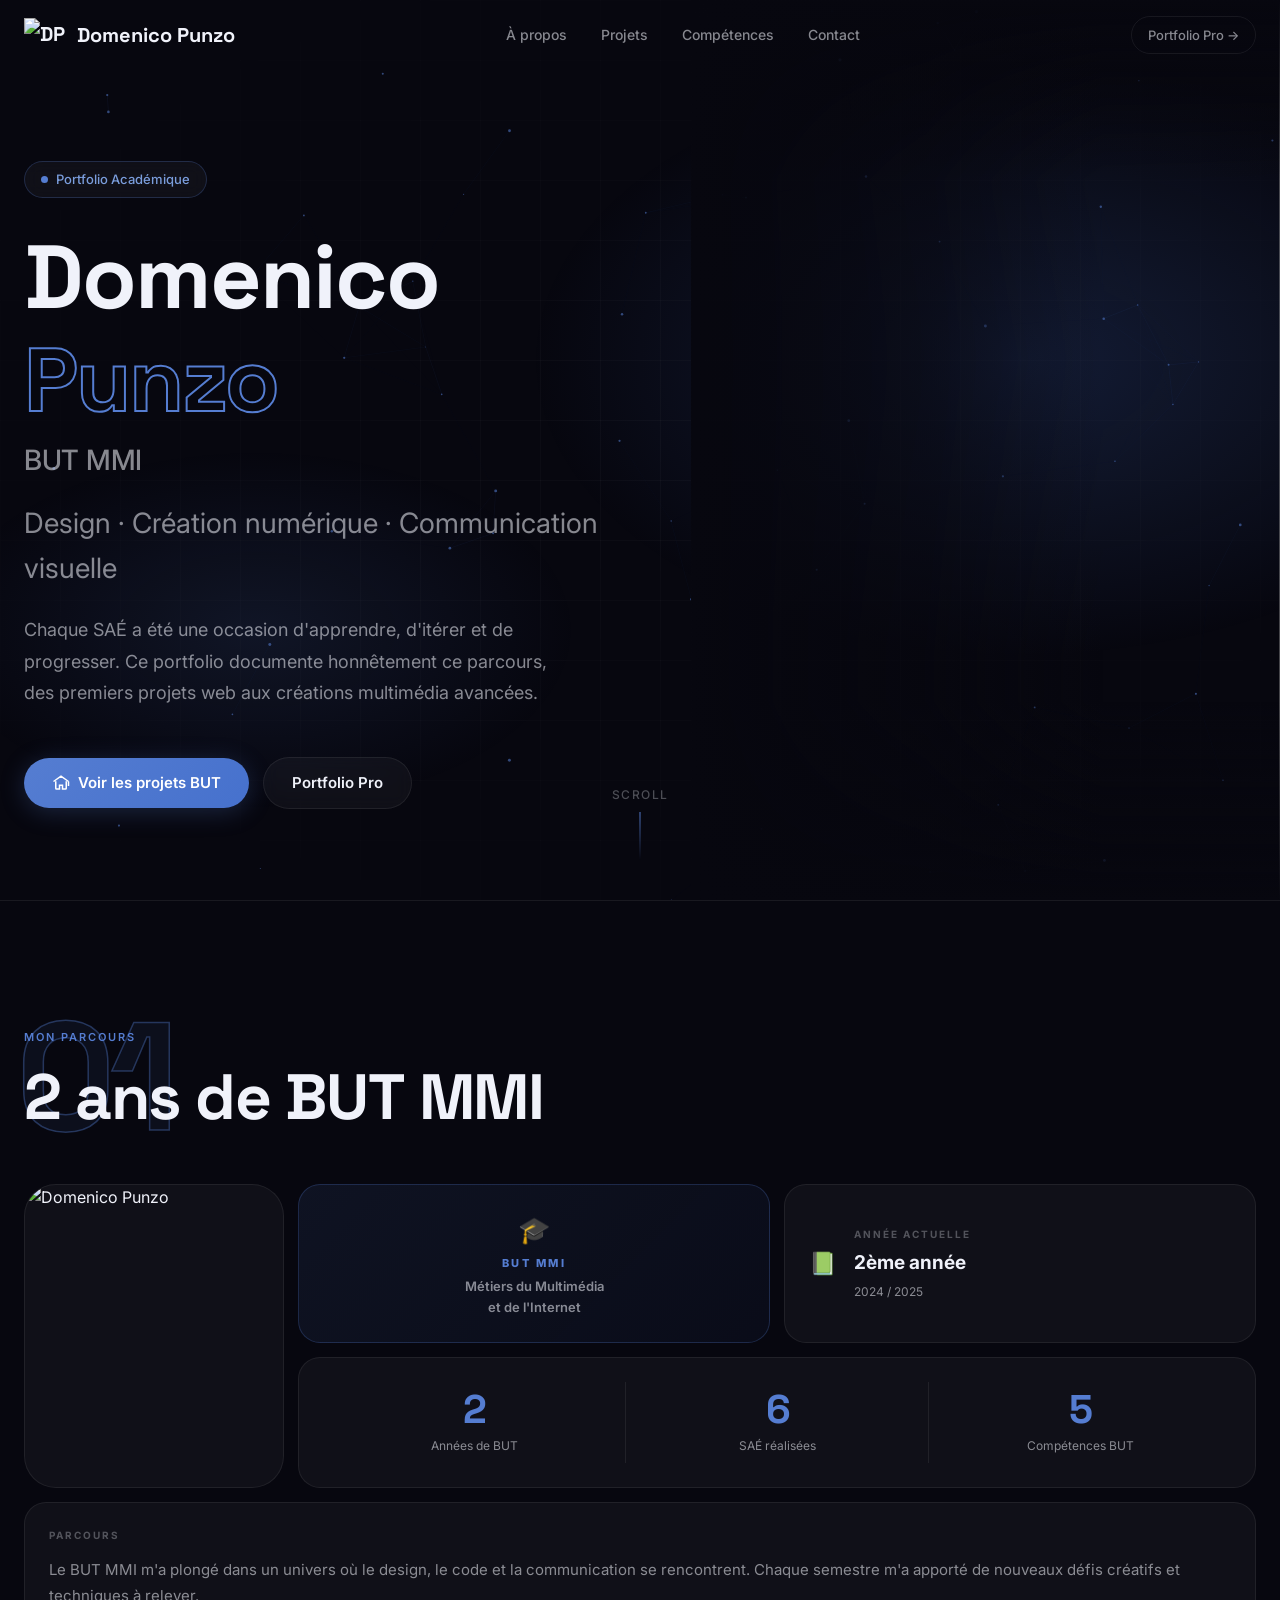
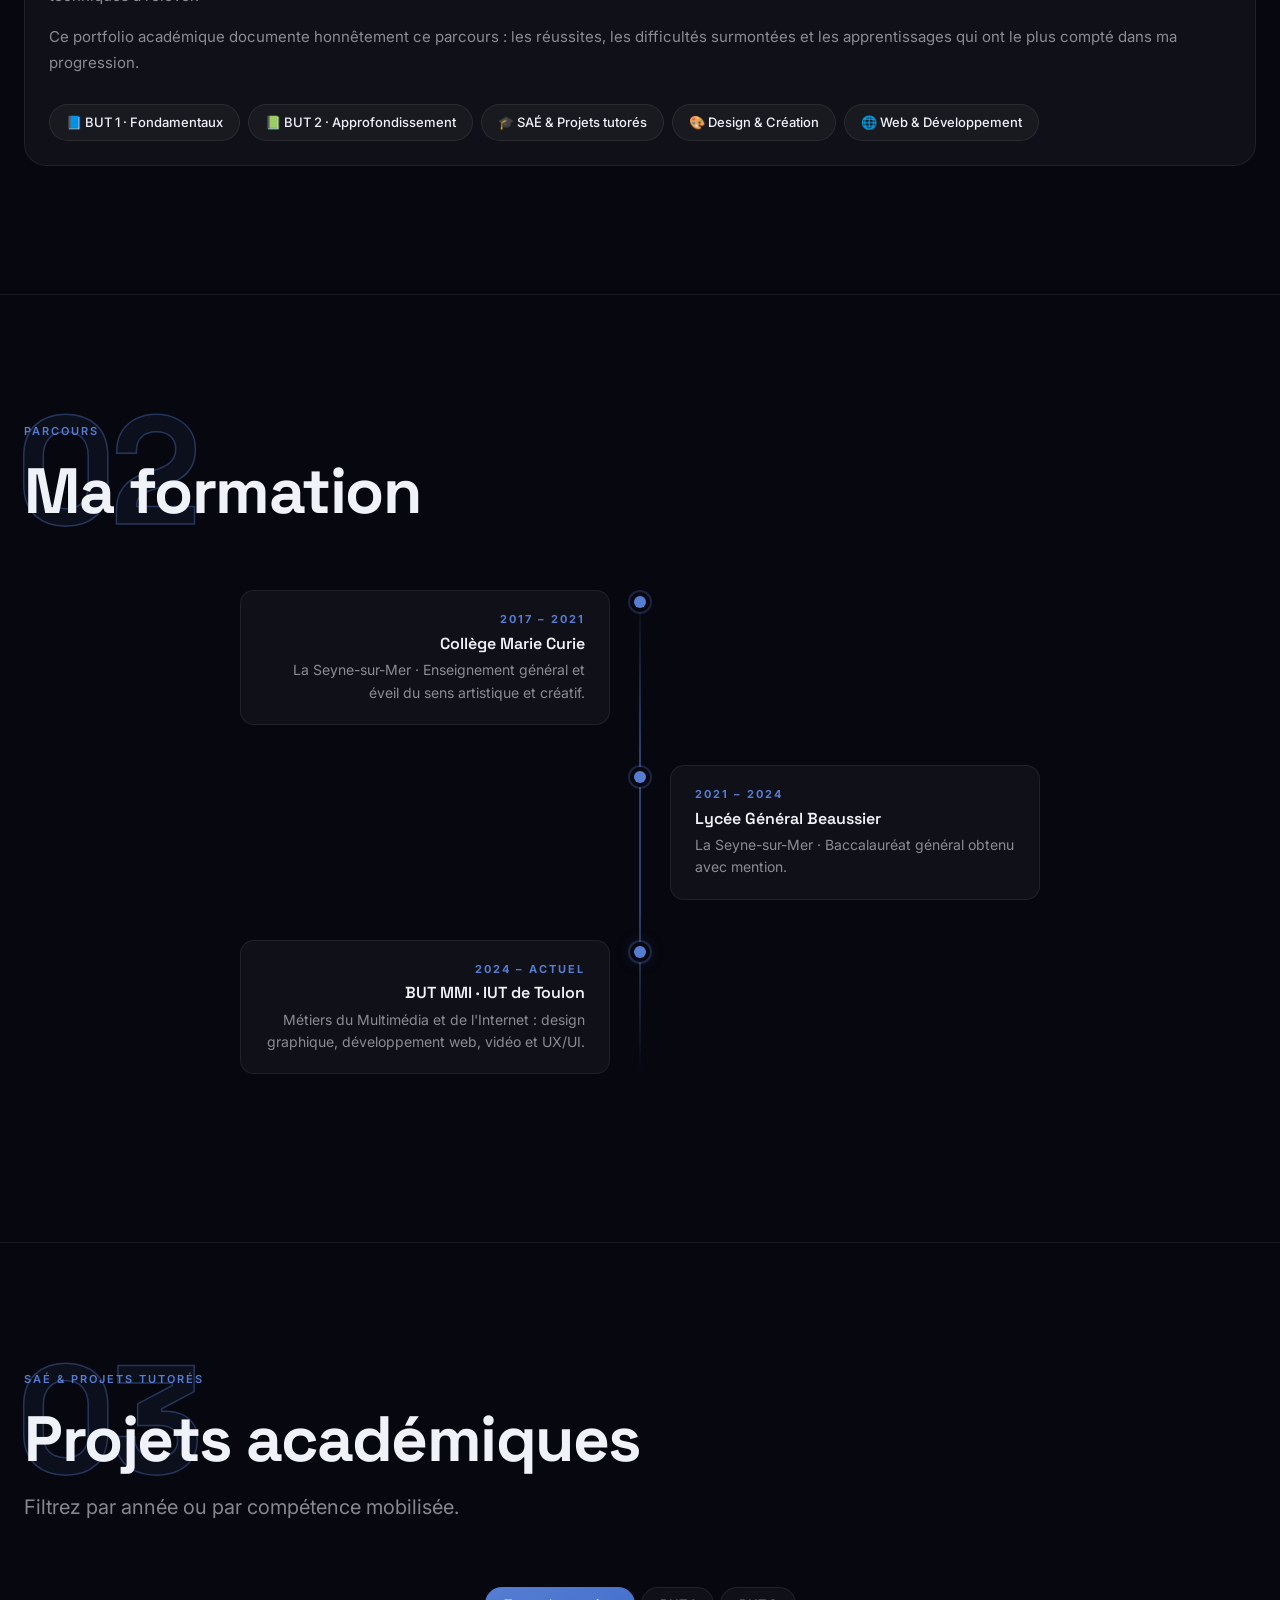
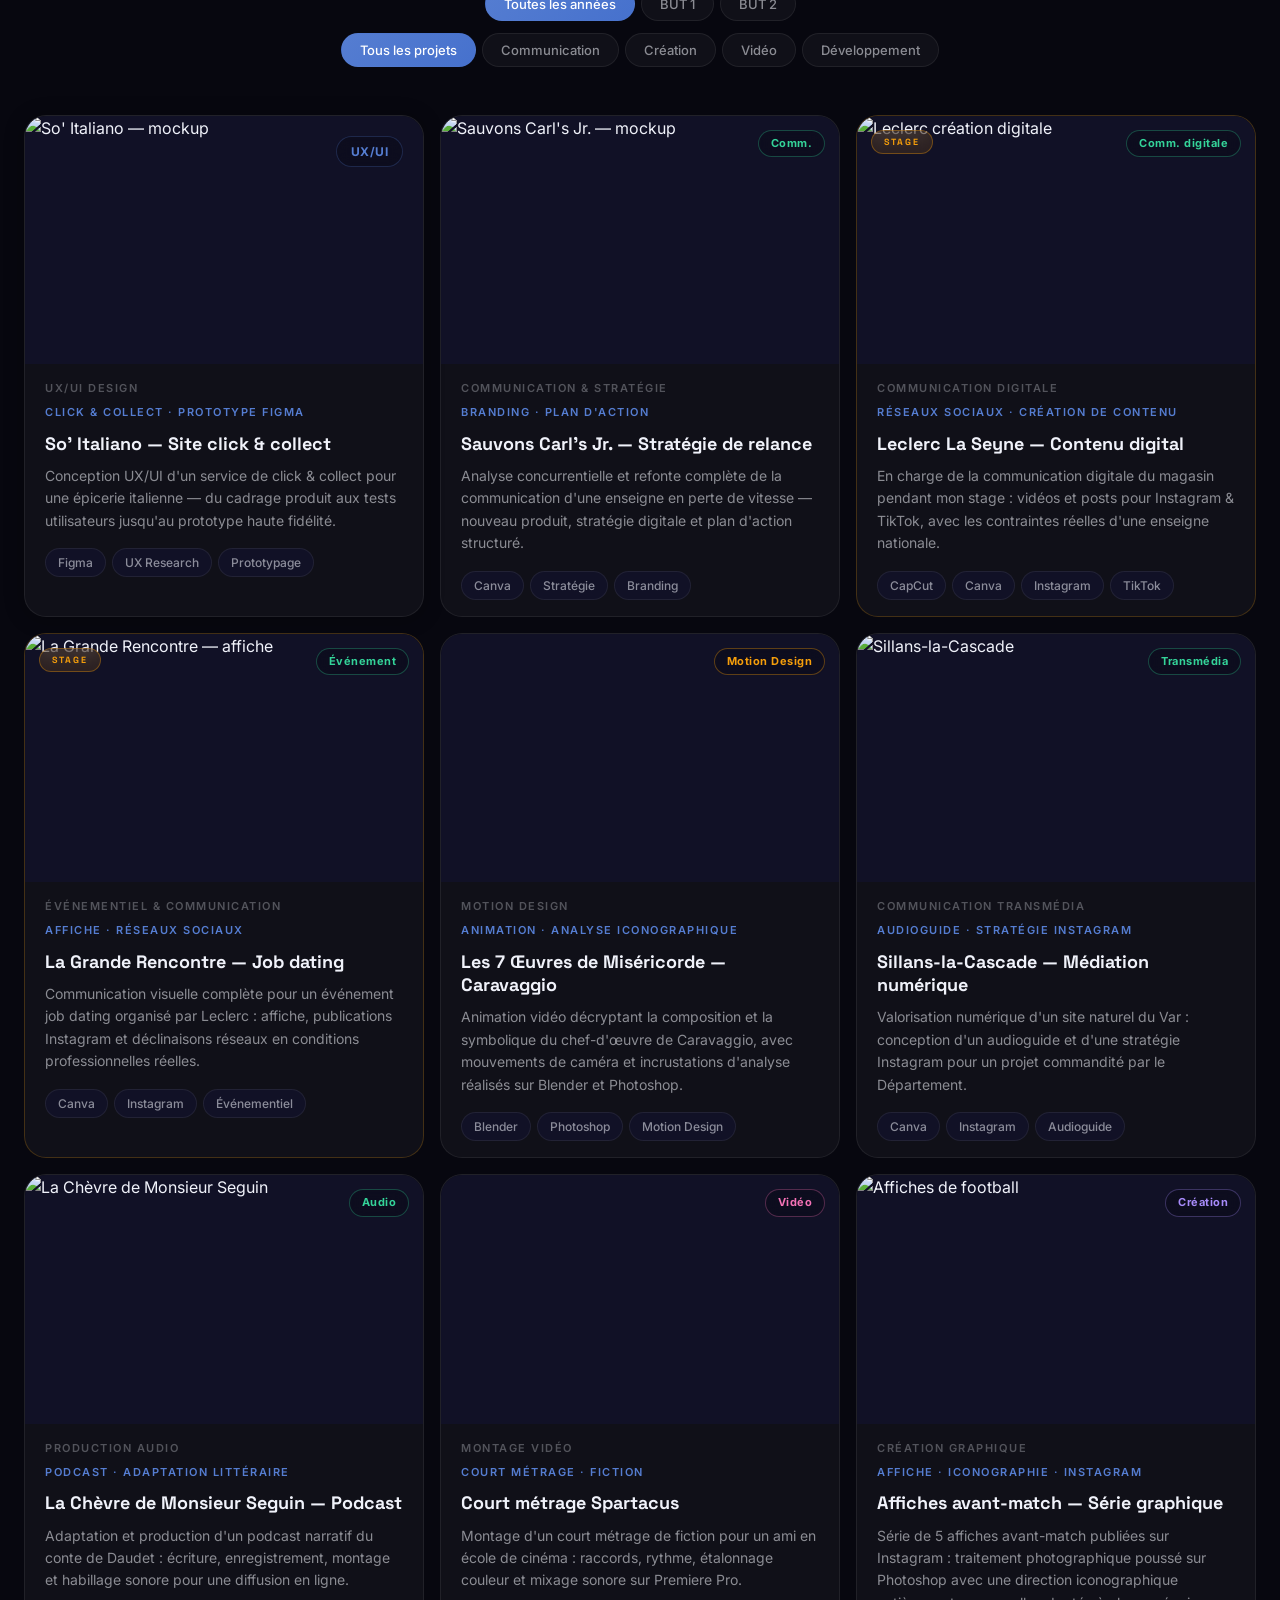
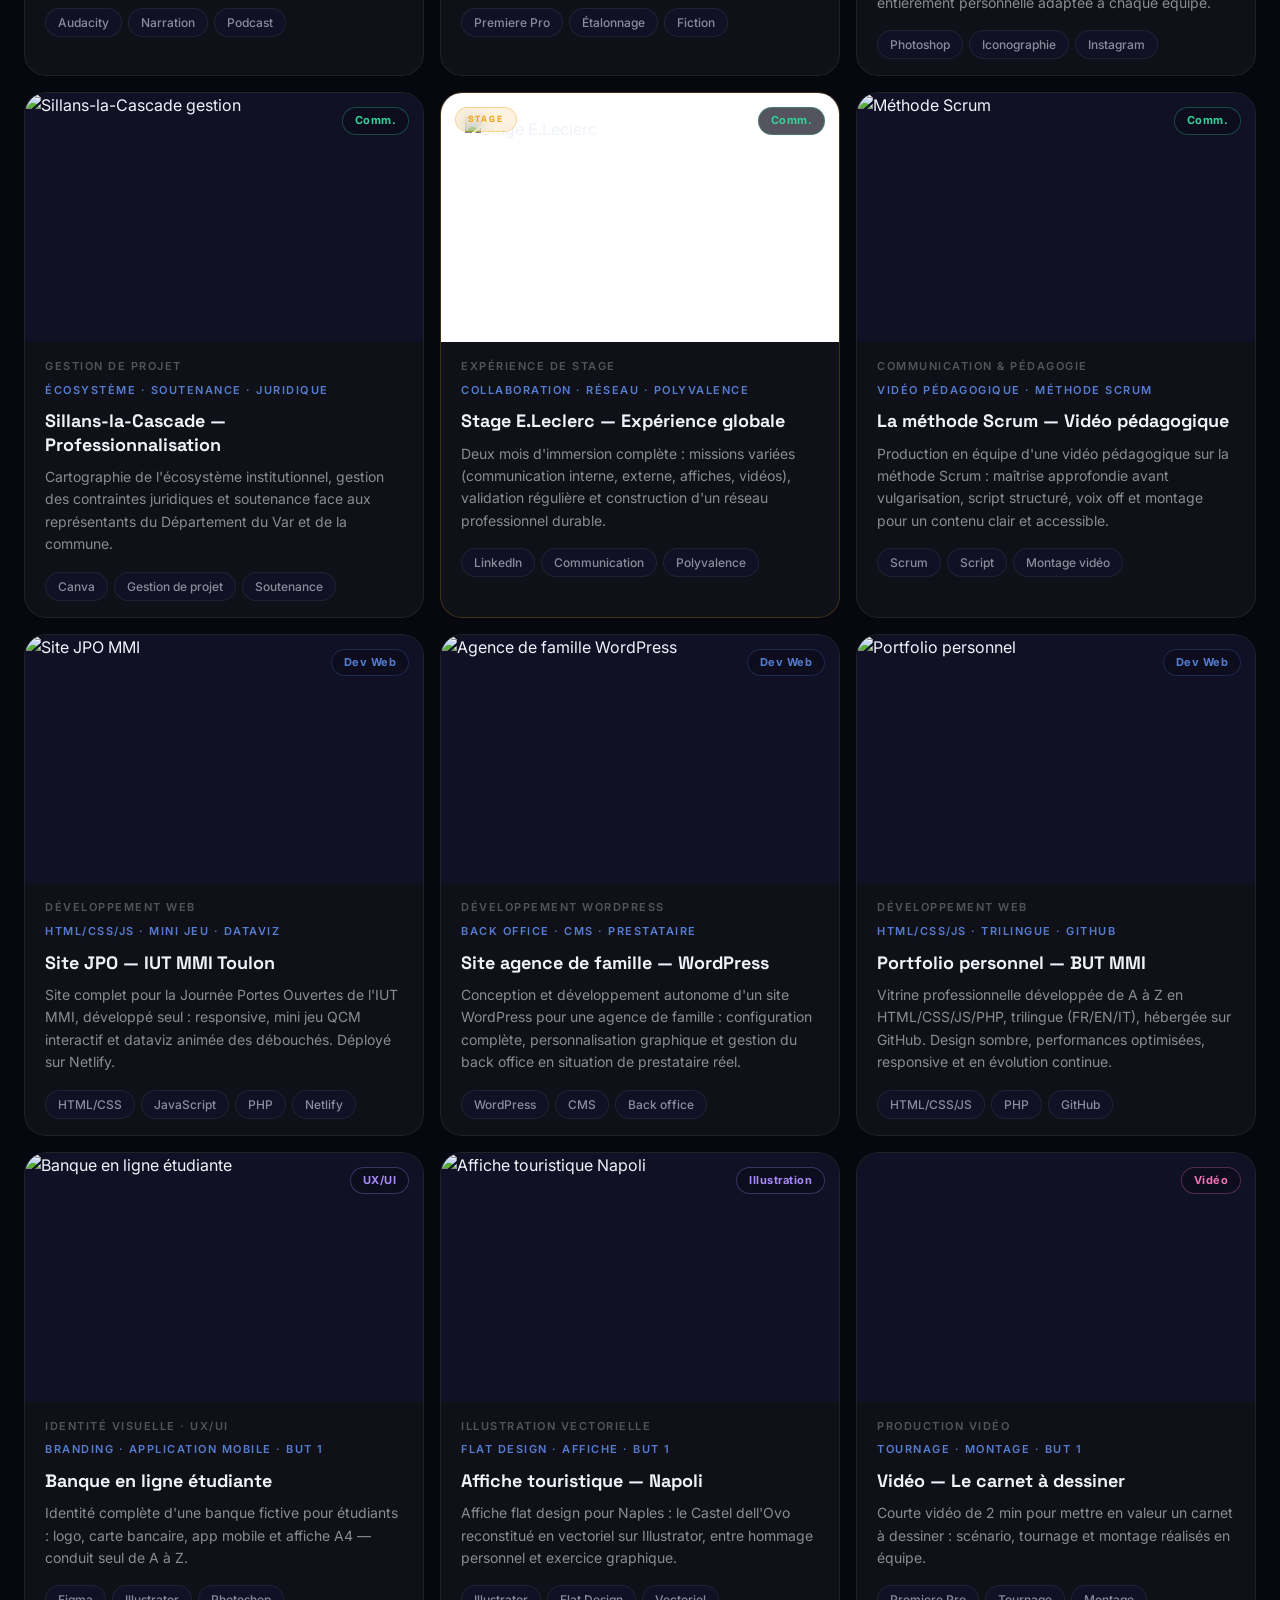
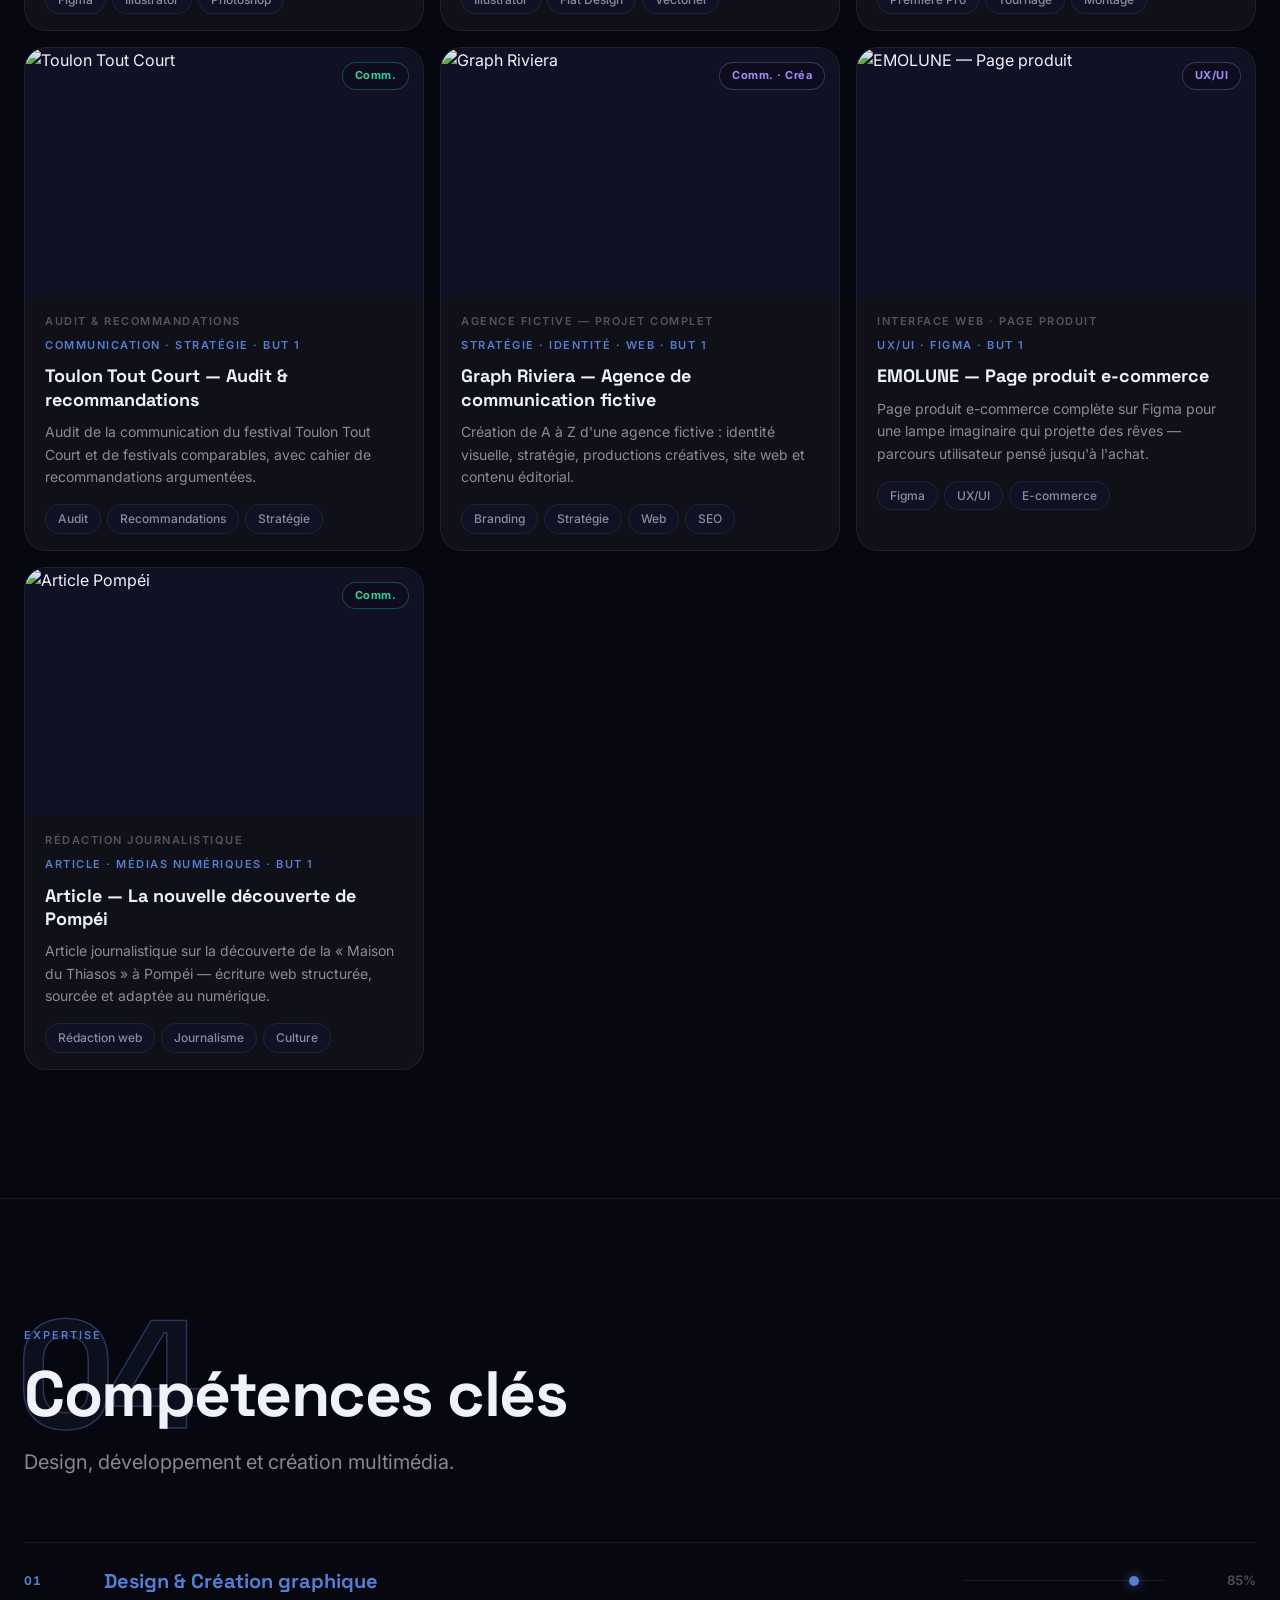
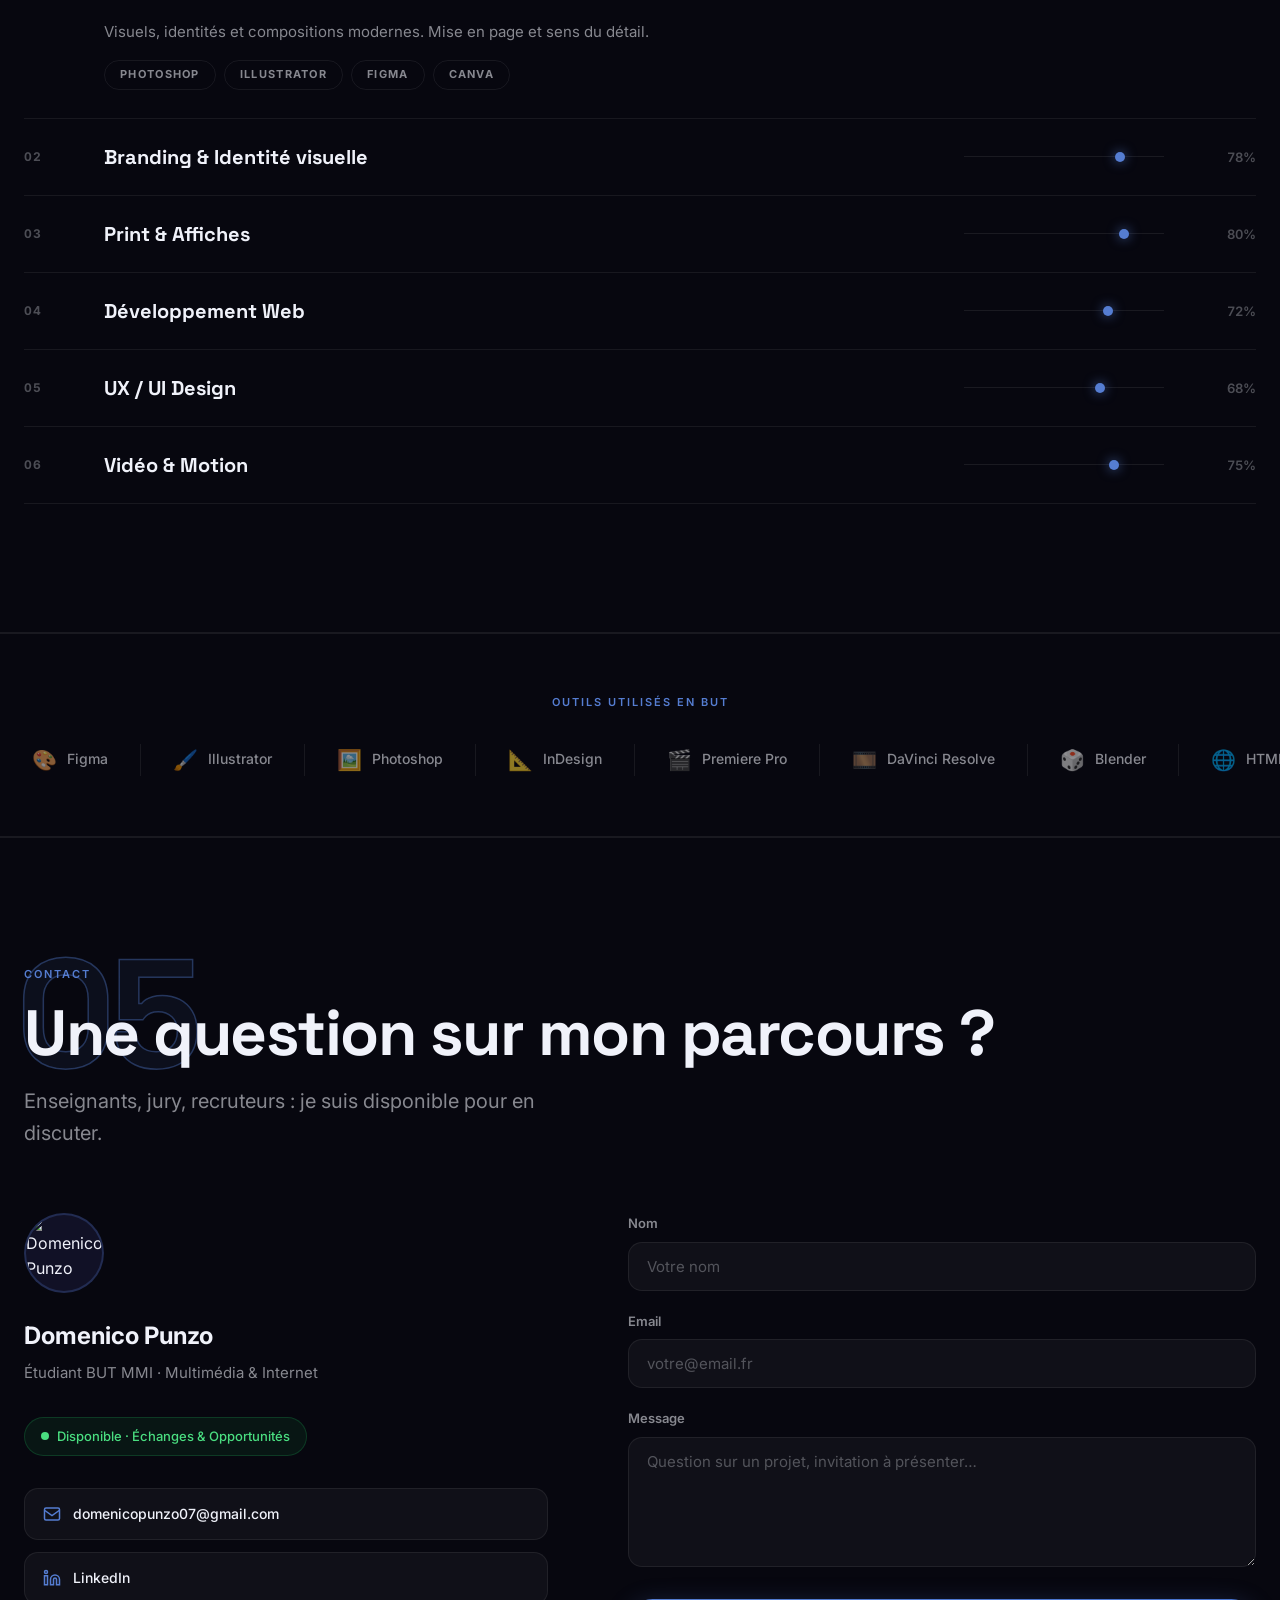
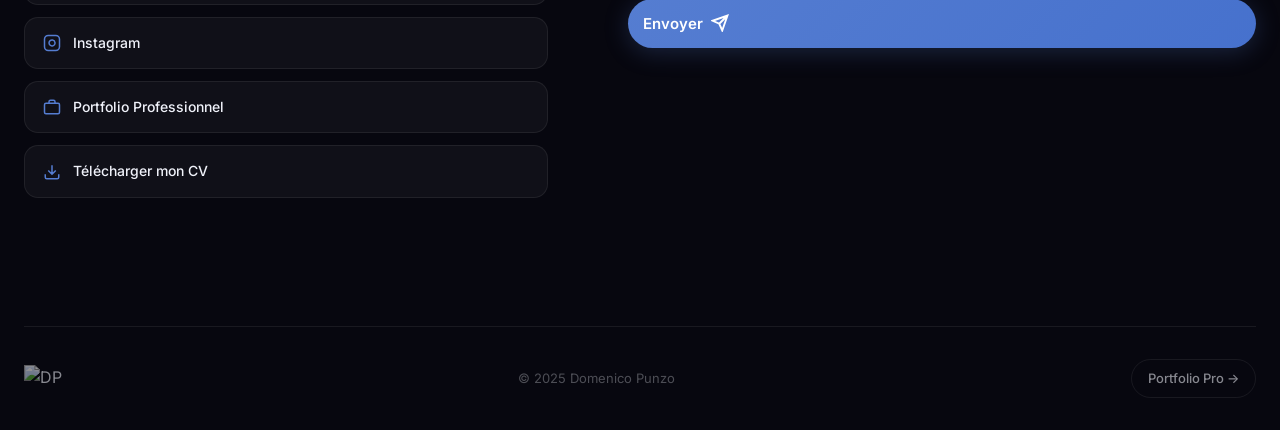
==== commit 15f9b90d: "fix nom image" ====
--- a/academic.html
+++ b/academic.html
@@ -1116,7 +1116,7 @@
               <svg class="contact-link-icon" width="18" height="18" viewBox="0 0 24 24" fill="none" stroke="currentColor" stroke-width="2"><rect x="2" y="7" width="20" height="14" rx="2"/><path d="M16 7V5a2 2 0 00-2-2h-4a2 2 0 00-2 2v2"/></svg>
               Portfolio Professionnel
             </a>
-            <a class="contact-link" href="#" download>
+            <a class="contact-link" href="https://pub-c142d74a81774582afa4b6283e9c608b.r2.dev/Affiches/cv_Domenico_Punzo.pdf" target="_blank" rel="noopener" download>
               <svg class="contact-link-icon" width="18" height="18" viewBox="0 0 24 24" fill="none" stroke="currentColor" stroke-width="2"><path d="M21 15v4a2 2 0 01-2 2H5a2 2 0 01-2-2v-4M7 10l5 5 5-5M12 15V3"/></svg>
               Télécharger mon CV
             </a>
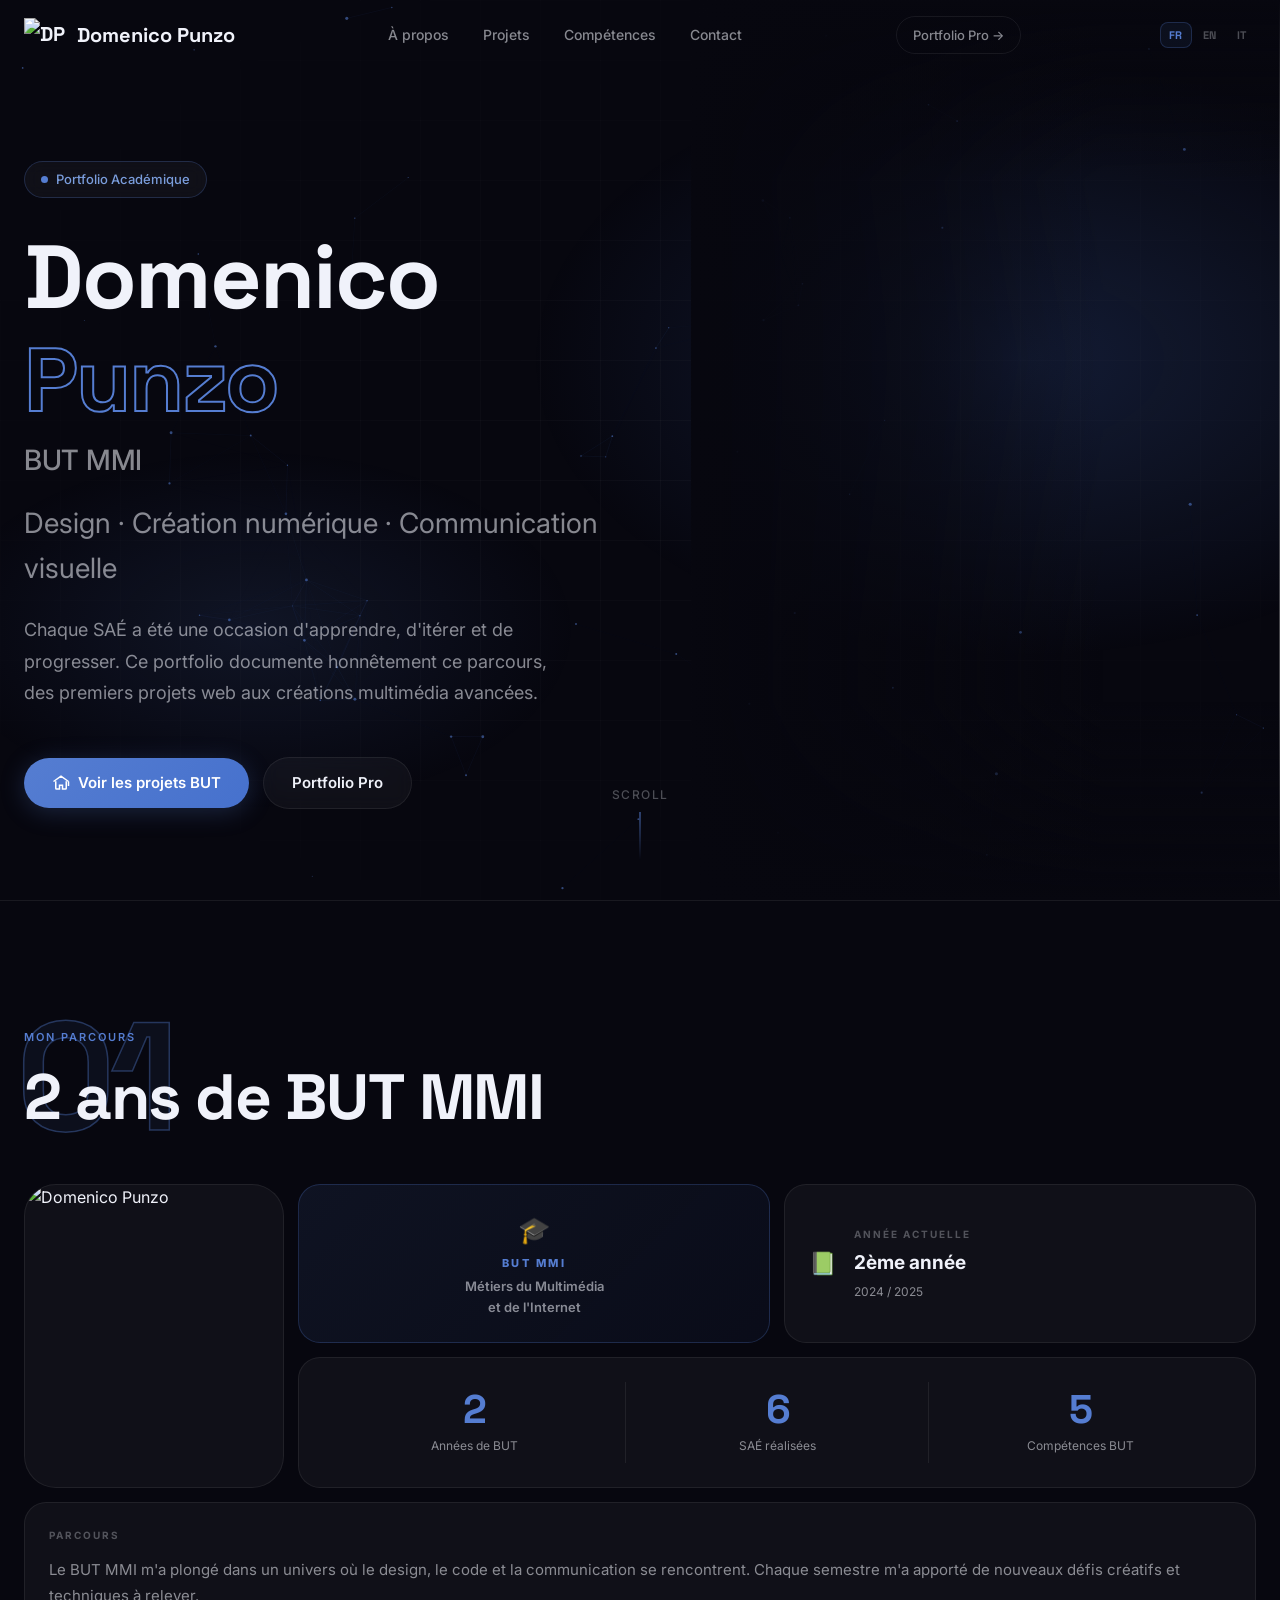
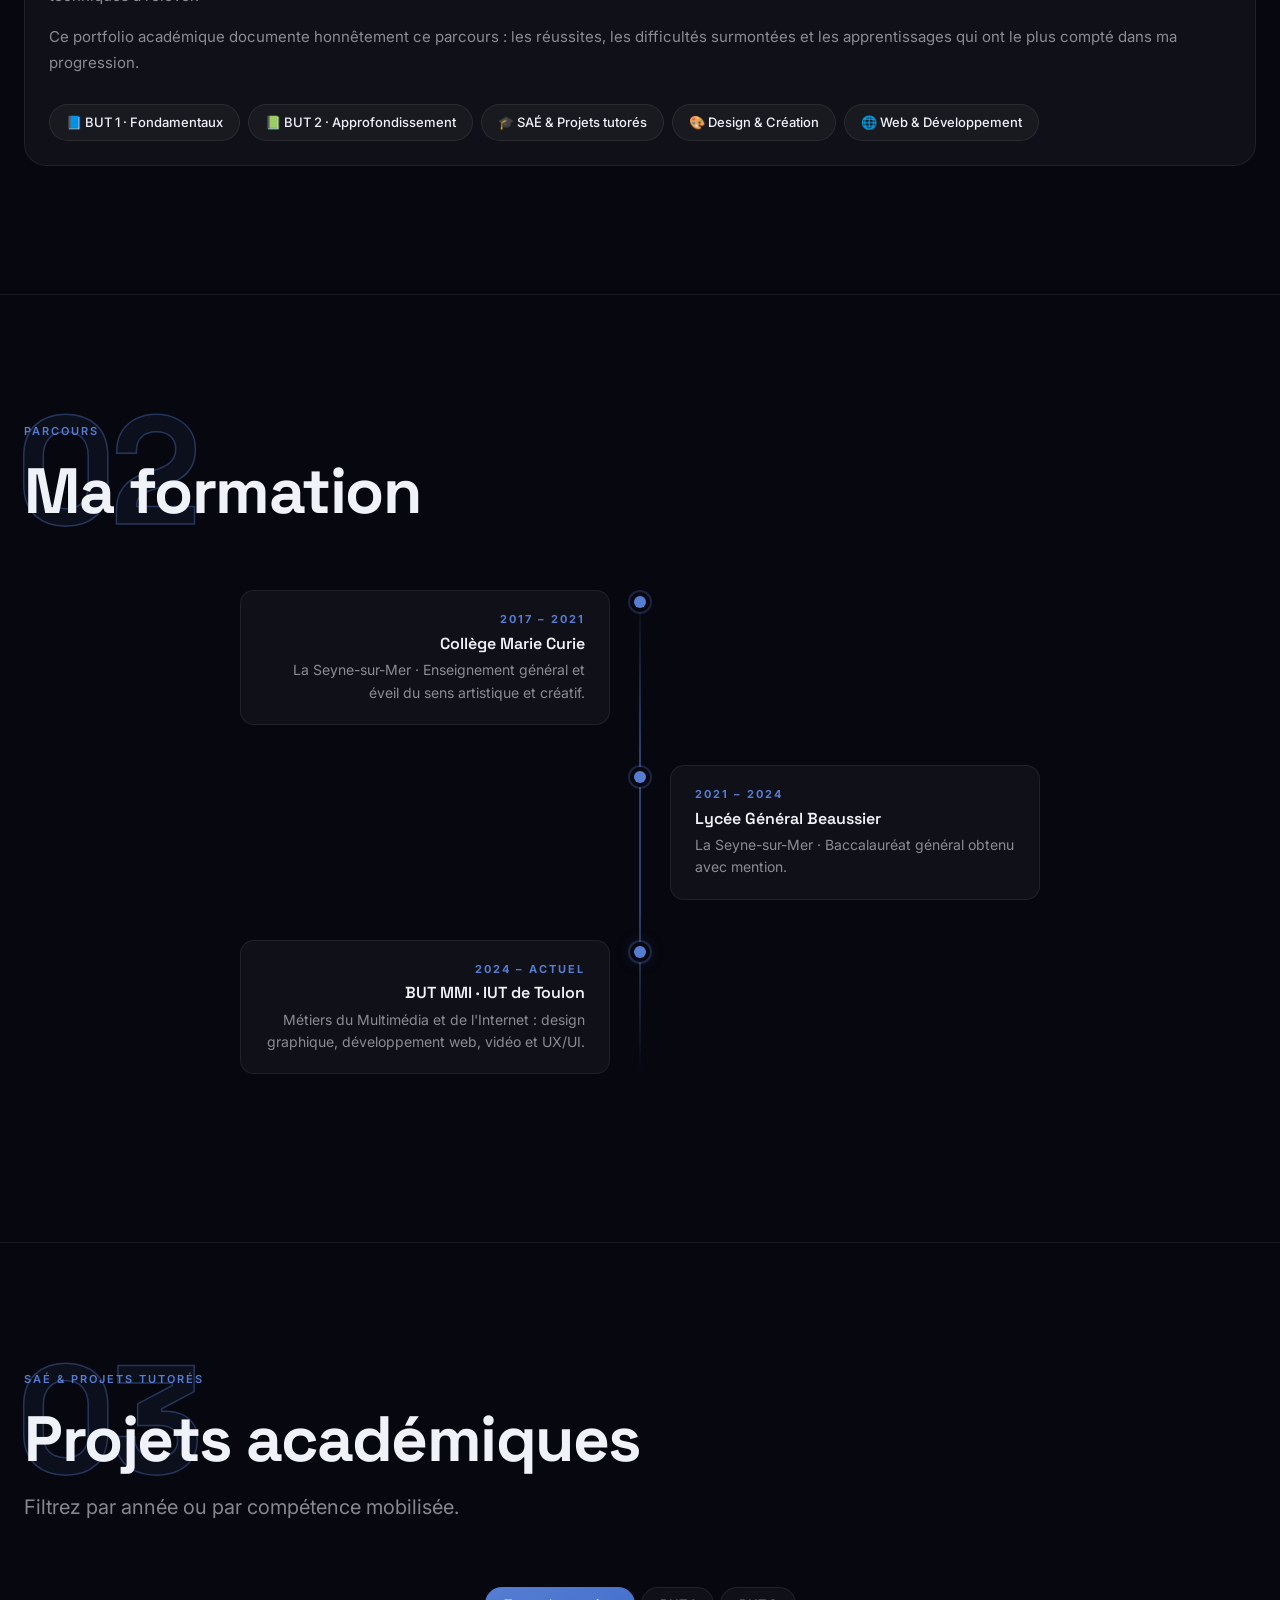
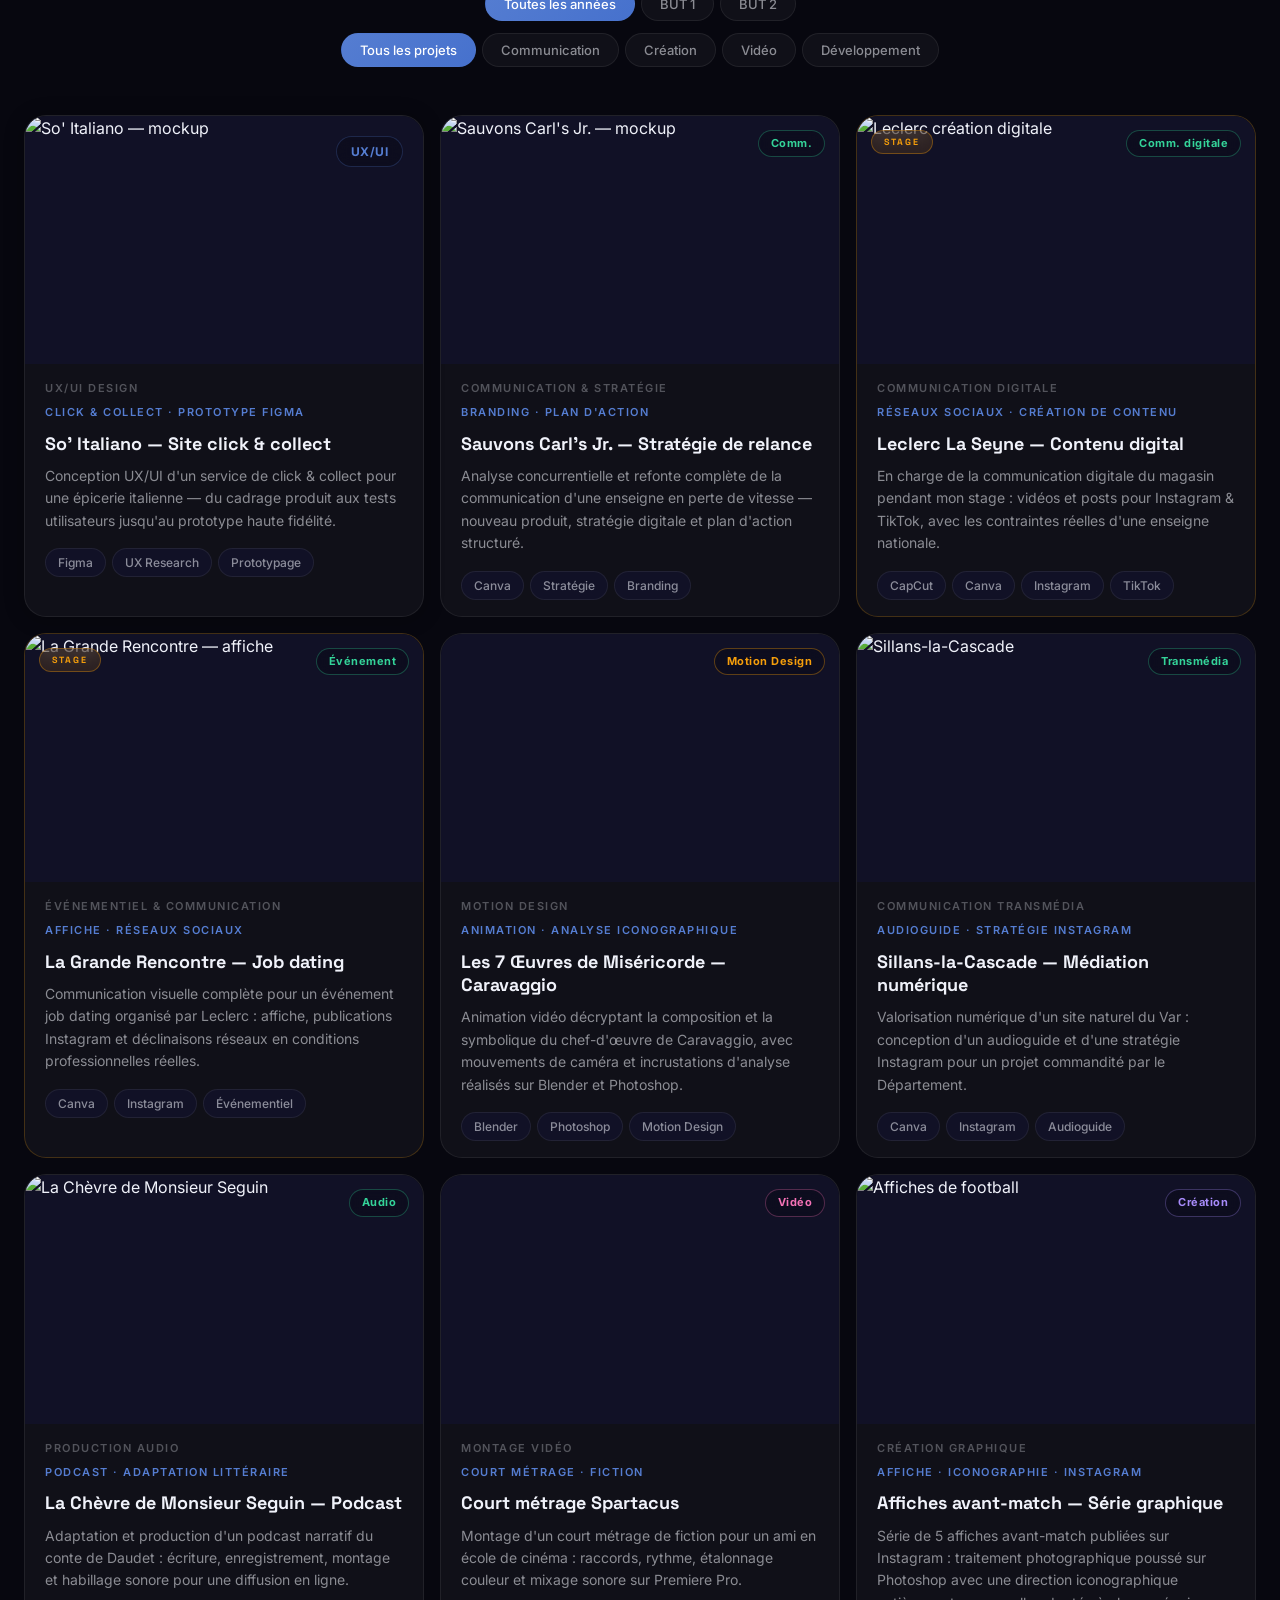
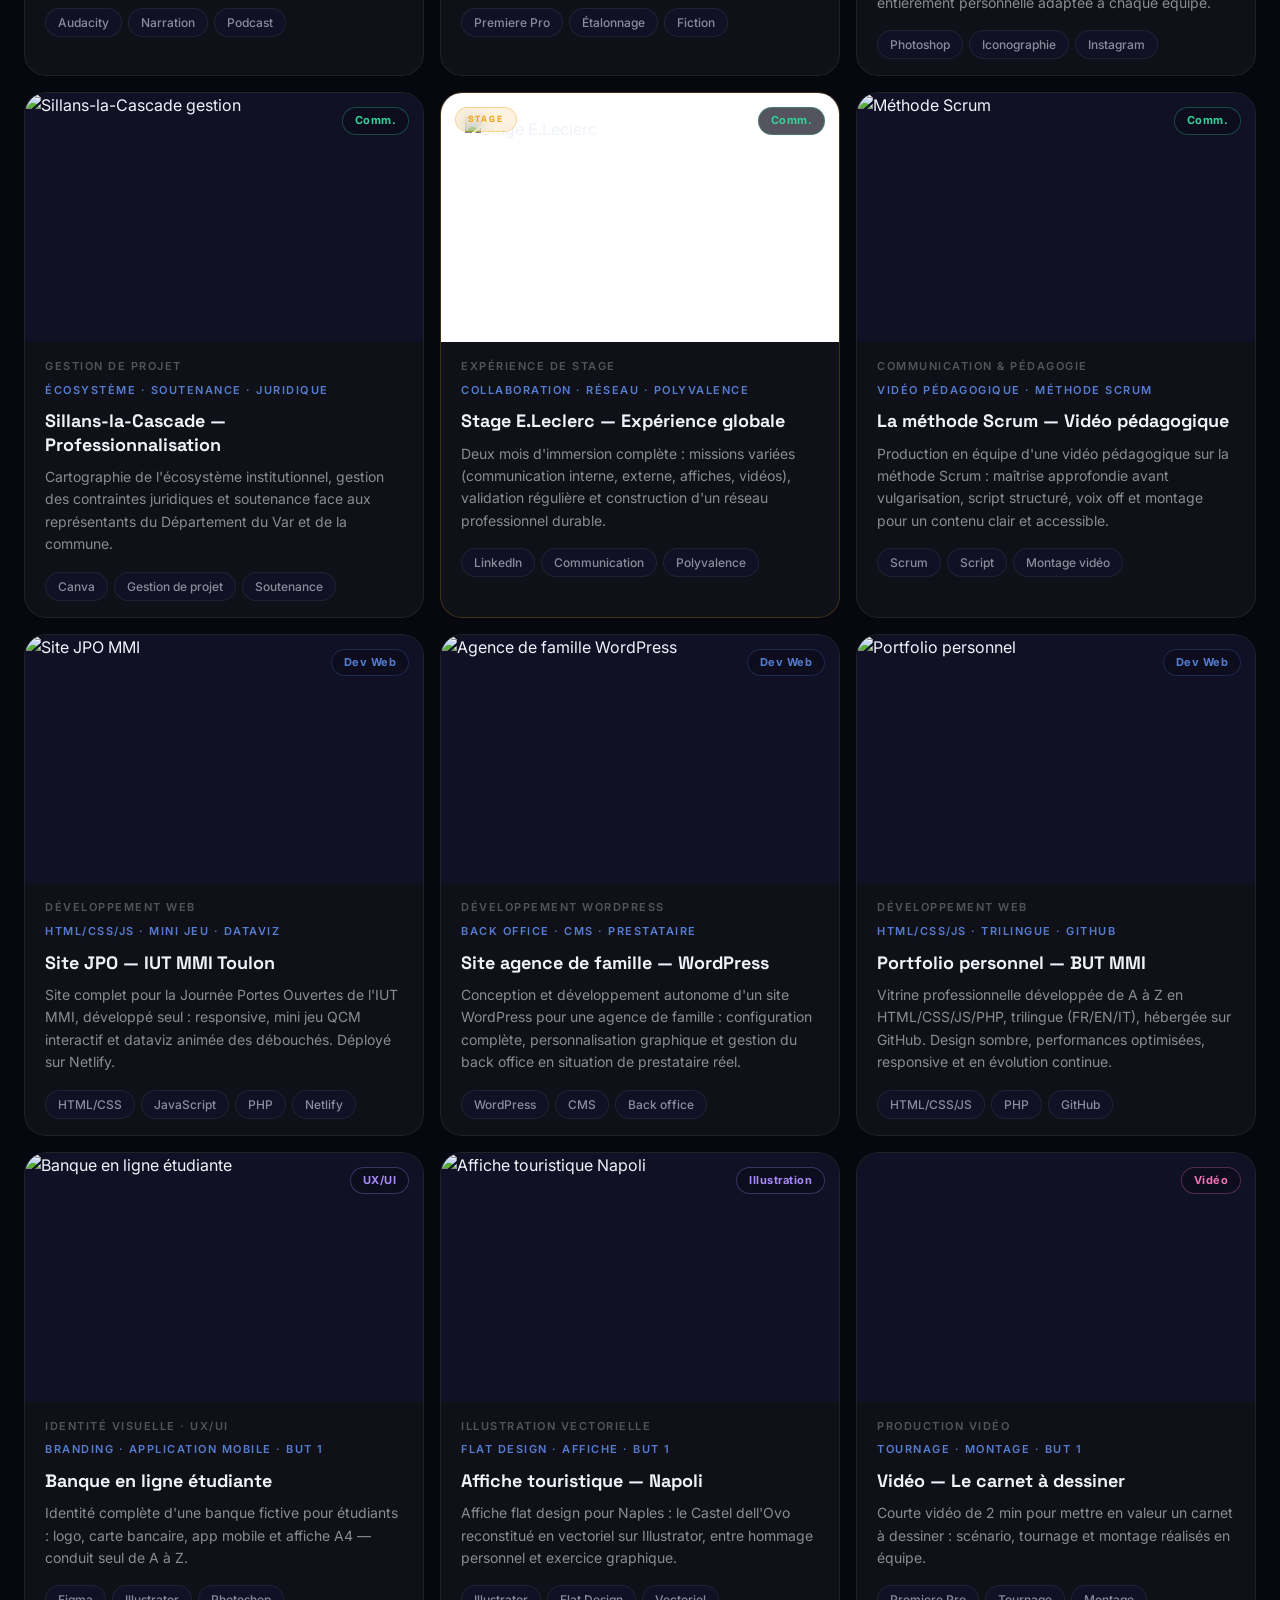
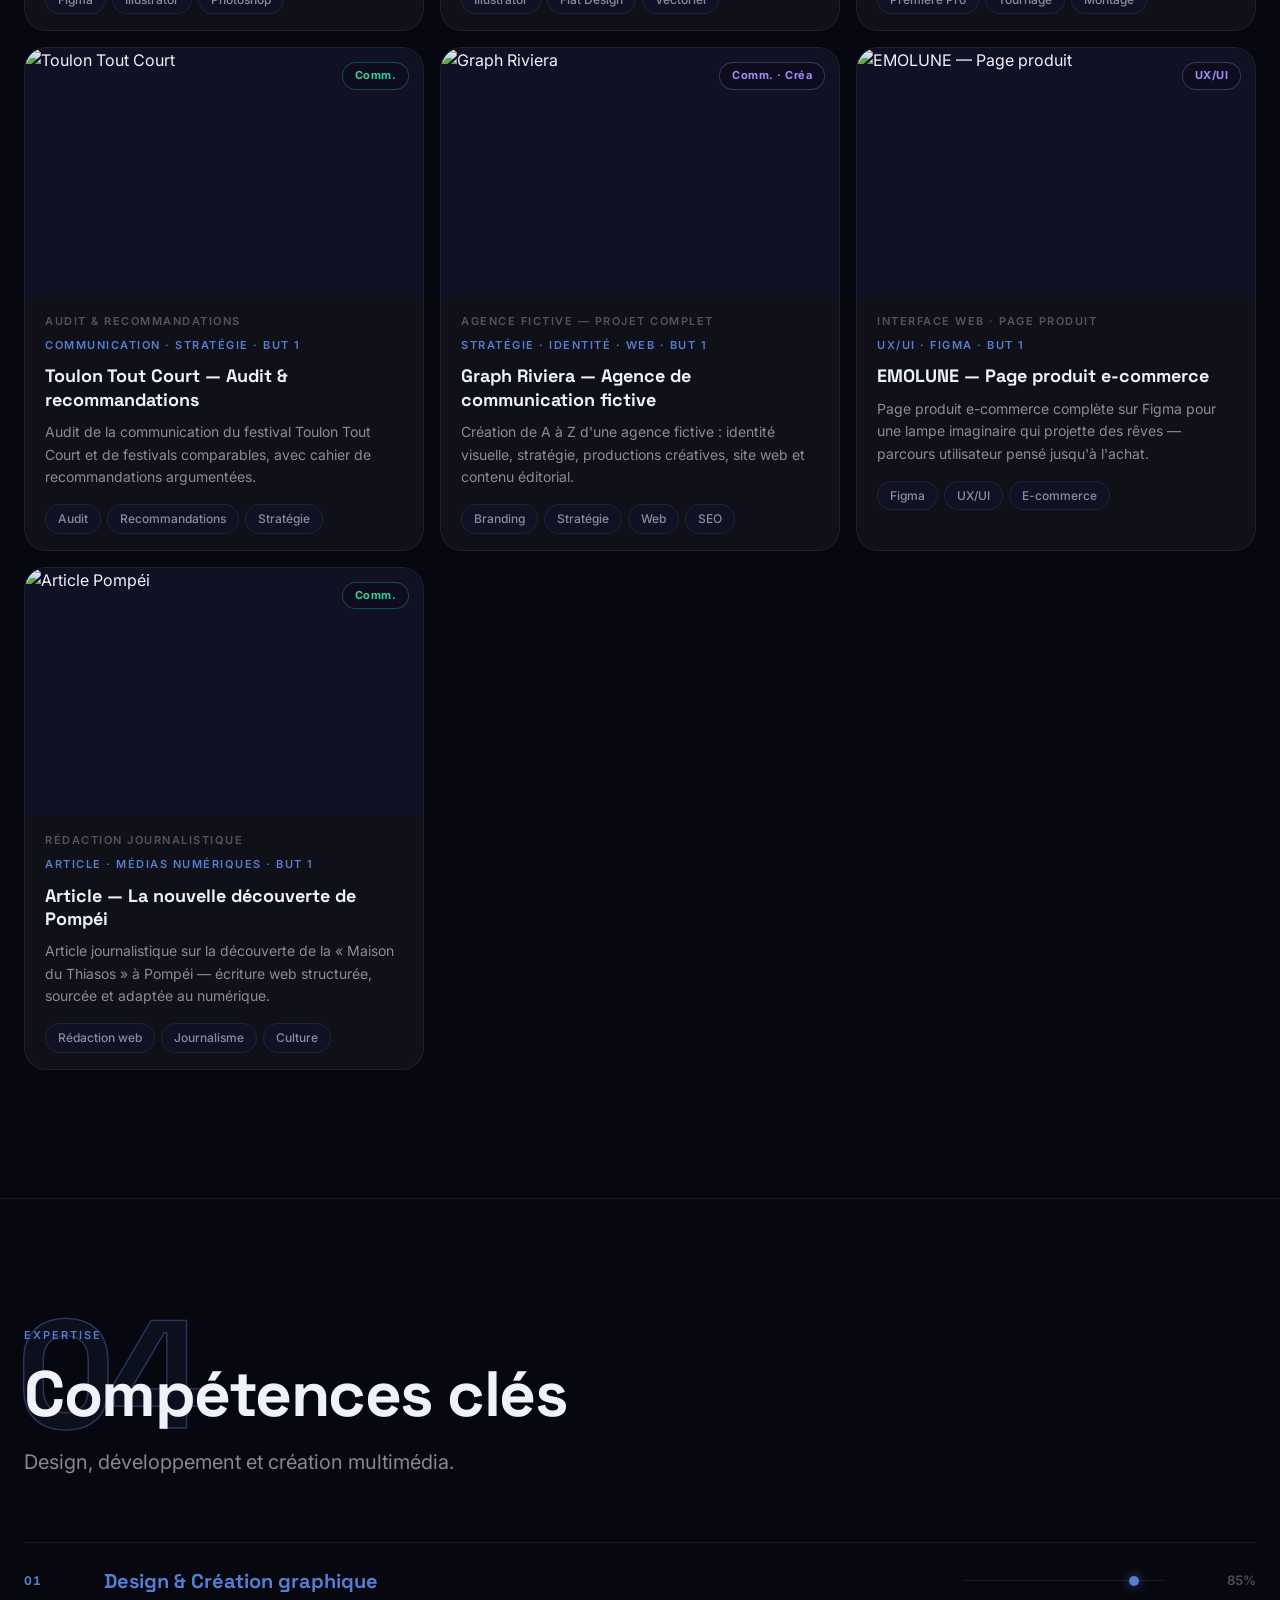
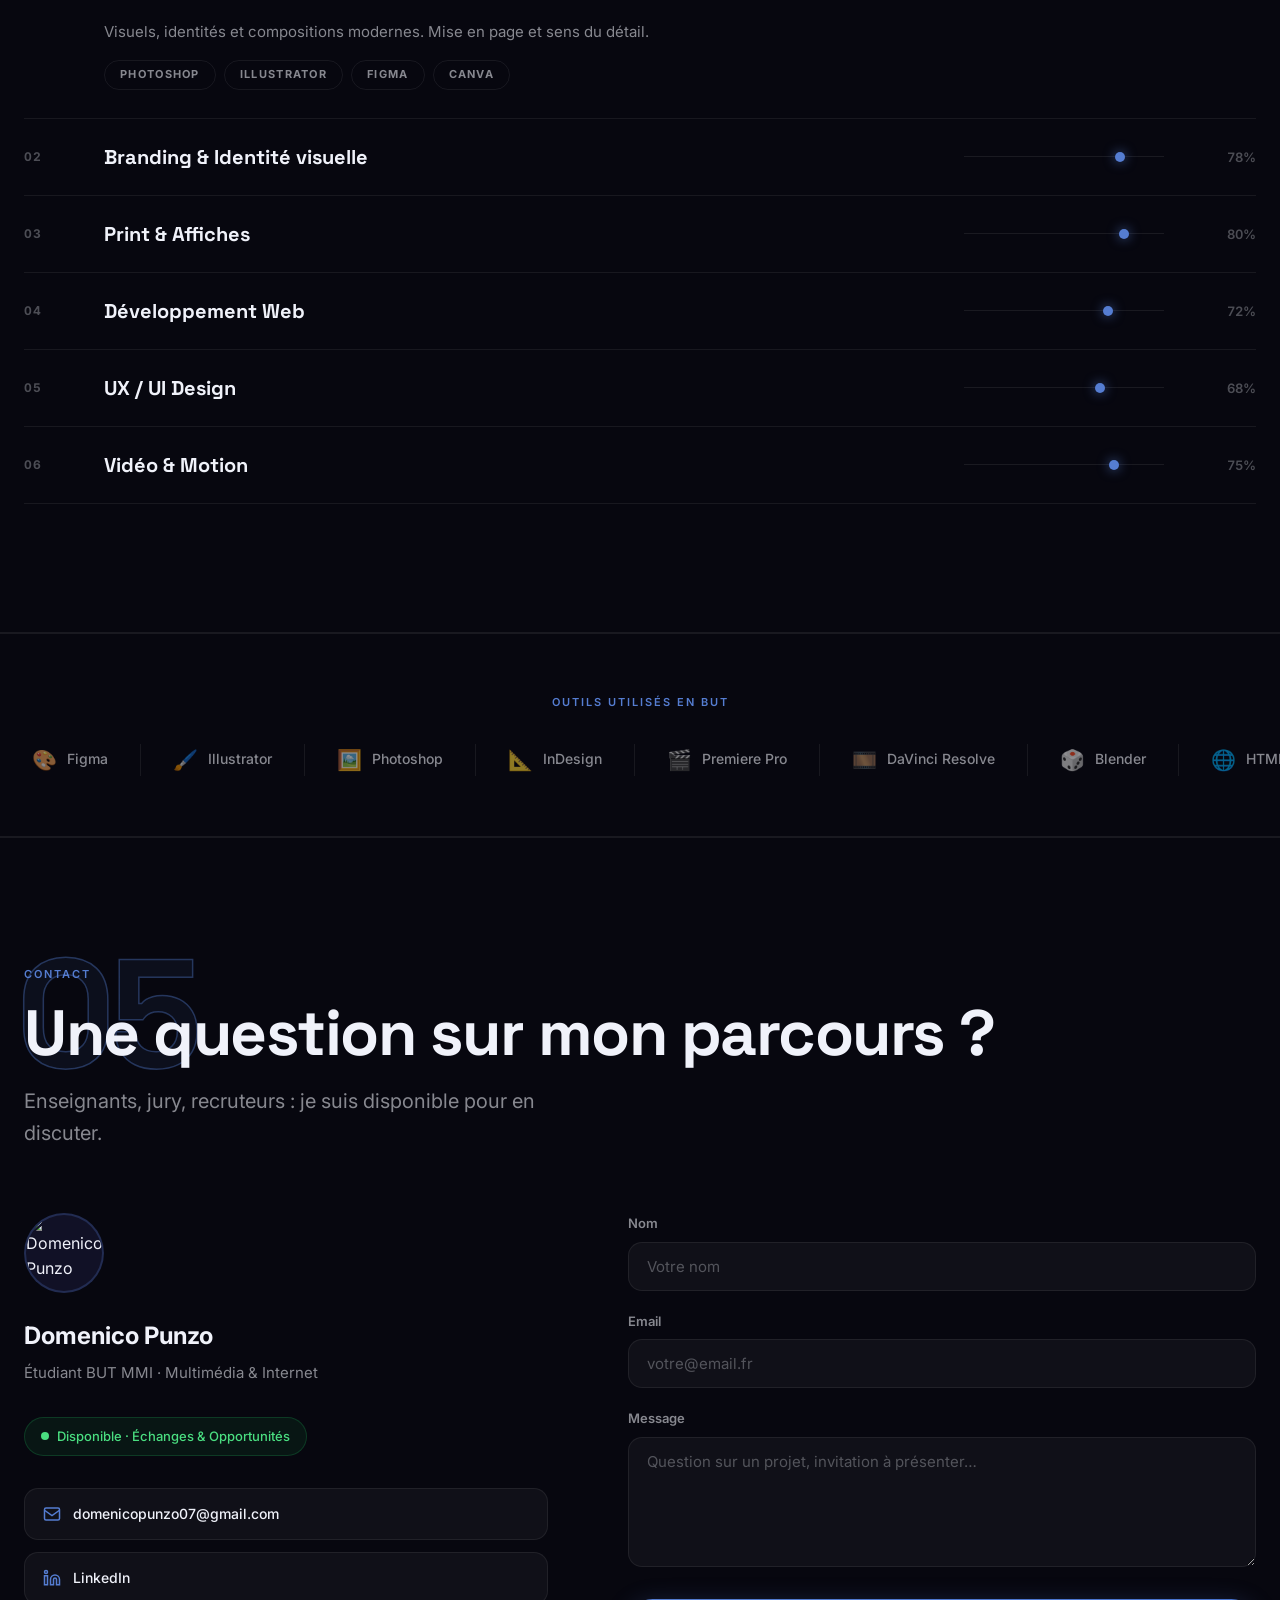
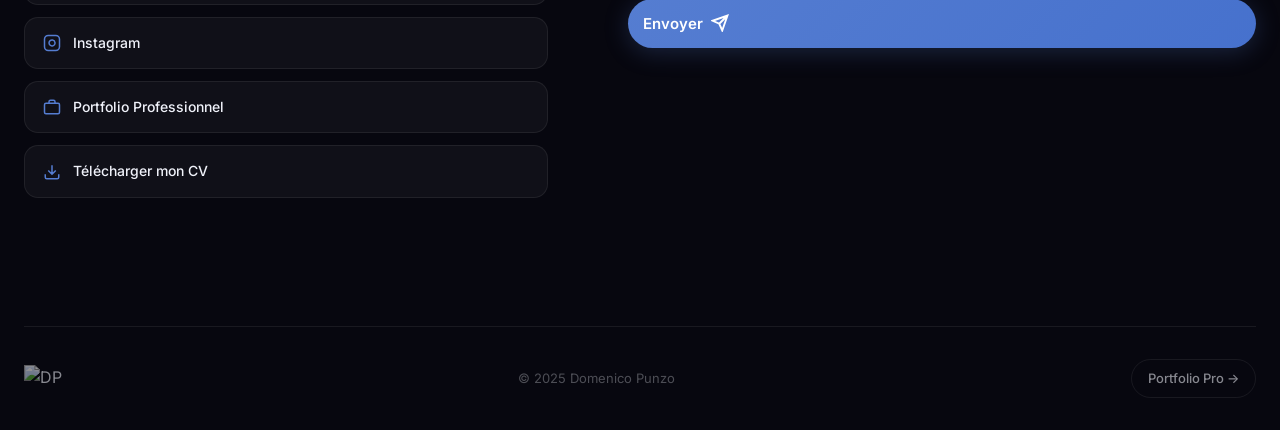
==== commit 69f47c8d: "fix nom image" ====
--- a/academic.html
+++ b/academic.html
@@ -271,12 +271,17 @@
         <span>Domenico Punzo</span>
       </a>
       <ul class="nav-links">
-        <li><a class="nav-link" href="#about">À propos</a></li>
-        <li><a class="nav-link" href="#projects">Projets</a></li>
-        <li><a class="nav-link" href="#skills">Compétences</a></li>
-        <li><a class="nav-link" href="#contact">Contact</a></li>
+        <li><a class="nav-link" href="#about" data-i18n="nav_about">À propos</a></li>
+        <li><a class="nav-link" href="#projects" data-i18n="nav_projects">Projets</a></li>
+        <li><a class="nav-link" href="#skills" data-i18n="nav_skills">Compétences</a></li>
+        <li><a class="nav-link" href="#contact" data-i18n="nav_contact">Contact</a></li>
       </ul>
-      <a href="professional.html" class="nav-switch">Portfolio Pro →</a>
+      <a href="professional.html" class="nav-switch" data-i18n="nav_switch_pro">Portfolio Pro →</a>
+      <div class="nav-lang">
+        <button class="lang-btn active" data-lang="fr">FR</button>
+        <button class="lang-btn" data-lang="en">EN</button>
+        <button class="lang-btn" data-lang="it">IT</button>
+      </div>
       <button class="nav-hamburger" id="burger" aria-label="Menu">
         <span></span><span></span><span></span>
       </button>
@@ -285,11 +290,11 @@
 
   <!-- Mobile nav -->
   <div class="mobile-nav" id="mobileNav">
-    <a class="nav-link" href="#about">À propos</a>
-    <a class="nav-link" href="#projects">Projets BUT</a>
-    <a class="nav-link" href="#skills">Compétences</a>
-    <a class="nav-link" href="#contact">Contact</a>
-    <a href="professional.html" class="btn btn-primary" style="margin-top:20px">Portfolio Pro</a>
+    <a class="nav-link" href="#about" data-i18n="nav_about">À propos</a>
+    <a class="nav-link" href="#projects" data-i18n="nav_projects">Projets</a>
+    <a class="nav-link" href="#skills" data-i18n="nav_skills">Compétences</a>
+    <a class="nav-link" href="#contact" data-i18n="nav_contact">Contact</a>
+    <a href="professional.html" class="btn btn-primary" style="margin-top:20px" data-i18n="nav_switch_pro">Portfolio Pro →</a>
   </div>
 
   <!-- ── HERO ── -->
@@ -305,25 +310,25 @@
       <div style="max-width: 600px;">
         <div class="hero-badge reveal">
           <span class="hero-badge-dot"></span>
-          Portfolio Académique
+          <span data-i18n="acad_badge">Portfolio Académique</span>
         </div>
         <h1 class="hero-name display" style="margin-bottom:6px;">
           <span id="heroFirst" data-text="Domenico"></span><br>
           <span id="heroLast" data-text="Punzo"></span>
         </h1>
-        <p class="hero-but-label reveal">BUT MMI</p>
-        <p class="hero-role reveal reveal-delay-2">
+        <p class="hero-but-label reveal" data-i18n="acad_but">BUT MMI</p>
+        <p class="hero-role reveal reveal-delay-2" data-i18n="pro_role">
           Design · Création numérique · Communication visuelle
         </p>
-        <p class="hero-tagline reveal reveal-delay-3">
+        <p class="hero-tagline reveal reveal-delay-3" data-i18n="acad_tagline">
           Chaque SAÉ a été une occasion d'apprendre, d'itérer et de progresser. Ce portfolio documente honnêtement ce parcours, des premiers projets web aux créations multimédia avancées.
         </p>
         <div class="hero-actions reveal reveal-delay-4">
           <a href="#projects" class="btn btn-primary">
             <svg viewBox="0 0 24 24" fill="none" stroke="currentColor" stroke-width="2"><path d="M22 10v6M2 10l10-7 10 7M5 9.5V19a1 1 0 001 1h4v-5h4v5h4a1 1 0 001-1V9.5"/></svg>
-            Voir les projets BUT
+            <span data-i18n="acad_cta_proj">Voir les projets BUT</span>
           </a>
-          <a href="professional.html" class="btn btn-secondary">Portfolio Pro</a>
+          <a href="professional.html" class="btn btn-secondary" data-i18n="acad_cta_pro">Portfolio Pro</a>
         </div>
       </div>
     </div>
@@ -339,8 +344,8 @@
   <section class="section" id="about">
     <div class="container">
       <div class="section-header" style="margin-bottom:52px;">
-        <p class="label reveal">Mon parcours</p>
-        <h2 class="headline reveal reveal-delay-1">2 ans de BUT MMI</h2>
+        <p class="label reveal" data-i18n="acad_about_label">Mon parcours</p>
+        <h2 class="headline reveal reveal-delay-1" data-i18n="acad_about_headline">2 ans de BUT MMI</h2>
       </div>
       <div class="bento-grid reveal">
 
@@ -370,15 +375,15 @@
         <div class="bento-cell bento-stats-cell">
           <div class="bento-stat">
             <span class="bento-stat-num" data-count="2" data-suffix="">2</span>
-            <span class="bento-stat-label">Années de BUT</span>
+            <span class="bento-stat-label" data-i18n="acad_stat1">Années de BUT</span>
           </div>
           <div class="bento-stat">
             <span class="bento-stat-num" data-count="6" data-suffix="">6</span>
-            <span class="bento-stat-label">SAÉ réalisées</span>
+            <span class="bento-stat-label" data-i18n="acad_stat2">SAÉ réalisées</span>
           </div>
           <div class="bento-stat">
             <span class="bento-stat-num" data-count="5" data-suffix="">5</span>
-            <span class="bento-stat-label">Compétences BUT</span>
+            <span class="bento-stat-label" data-i18n="acad_stat3">Compétences BUT</span>
           </div>
         </div>
 
@@ -406,8 +411,8 @@
   <section class="section" id="timeline">
     <div class="container">
       <div class="section-header">
-        <p class="label reveal">Parcours</p>
-        <h2 class="headline reveal reveal-delay-1">Ma formation</h2>
+        <p class="label reveal" data-i18n="timeline_label">Parcours</p>
+        <h2 class="headline reveal reveal-delay-1" data-i18n="timeline_headline">Ma formation</h2>
       </div>
       <div class="timeline">
         <div class="timeline-item reveal">
@@ -447,24 +452,24 @@
   <section class="section" id="projects">
     <div class="container">
       <div class="section-header">
-        <p class="label reveal">SAÉ & Projets tutorés</p>
-        <h2 class="headline reveal reveal-delay-1">Projets académiques</h2>
-        <p class="subtitle reveal reveal-delay-2">Filtrez par année ou par compétence mobilisée.</p>
+        <p class="label reveal" data-i18n="acad_proj_label">SAÉ & Projets tutorés</p>
+        <h2 class="headline reveal reveal-delay-1" data-i18n="acad_proj_headline">Projets académiques</h2>
+        <p class="subtitle reveal reveal-delay-2" data-i18n="acad_proj_sub">Filtrez par année ou par compétence mobilisée.</p>
       </div>
 
       <!-- Filters -->
       <div class="filters reveal">
         <div class="filter-group">
-          <button class="filter-btn active" data-group="year" data-value="all">Toutes les années</button>
-          <button class="filter-btn" data-group="year" data-value="but1">BUT 1</button>
-          <button class="filter-btn" data-group="year" data-value="but2">BUT 2</button>
+          <button class="filter-btn active" data-group="year" data-value="all" data-i18n="filter_all_year">Toutes les années</button>
+          <button class="filter-btn" data-group="year" data-value="but1" data-i18n="filter_but1">BUT 1</button>
+          <button class="filter-btn" data-group="year" data-value="but2" data-i18n="filter_but2">BUT 2</button>
         </div>
         <div class="filter-group">
-          <button class="filter-btn active" data-group="skill" data-value="all">Tous les projets</button>
-          <button class="filter-btn" data-group="skill" data-value="comm">Communication</button>
-          <button class="filter-btn" data-group="skill" data-value="crea">Création</button>
-          <button class="filter-btn" data-group="skill" data-value="video">Vidéo</button>
-          <button class="filter-btn" data-group="skill" data-value="dev">Développement</button>
+          <button class="filter-btn active" data-group="skill" data-value="all" data-i18n="filter_all_proj">Tous les projets</button>
+          <button class="filter-btn" data-group="skill" data-value="comm" data-i18n="filter_comm">Communication</button>
+          <button class="filter-btn" data-group="skill" data-value="crea" data-i18n="filter_crea">Création</button>
+          <button class="filter-btn" data-group="skill" data-value="video" data-i18n="filter_video">Vidéo</button>
+          <button class="filter-btn" data-group="skill" data-value="dev" data-i18n="filter_dev">Développement</button>
         </div>
       </div>
 
@@ -937,9 +942,9 @@
   <section class="section" id="skills">
     <div class="container">
       <div class="section-header">
-        <p class="label reveal">Expertise</p>
-        <h2 class="headline reveal reveal-delay-1">Compétences clés</h2>
-        <p class="subtitle reveal reveal-delay-2">Design, développement et création multimédia.</p>
+        <p class="label reveal" data-i18n="skills_label">Expertise</p>
+        <h2 class="headline reveal reveal-delay-1" data-i18n="skills_headline">Compétences clés</h2>
+        <p class="subtitle reveal reveal-delay-2" data-i18n="skills_sub">Design, développement et création multimédia.</p>
       </div>
       <div class="skills-track reveal">
 
@@ -1056,7 +1061,7 @@
   <section class="tools-section">
     <div class="tools-ticker">
       <div class="tools-ticker-label">
-        <p class="label">Outils utilisés en BUT</p>
+        <p class="label" data-i18n="acad_tools_label">Outils utilisés en BUT</p>
       </div>
       <div class="tools-track-wrap">
         <div class="tools-track" id="toolsTrack">
@@ -1084,9 +1089,9 @@
   <section class="section" id="contact">
     <div class="container">
       <div class="section-header">
-        <p class="label reveal">Contact</p>
-        <h2 class="headline reveal reveal-delay-1">Une question sur mon parcours ?</h2>
-        <p class="subtitle reveal reveal-delay-2">Enseignants, jury, recruteurs : je suis disponible pour en discuter.</p>
+        <p class="label reveal" data-i18n="contact_label">Contact</p>
+        <h2 class="headline reveal reveal-delay-1" data-i18n="acad_contact_headline">Une question sur mon parcours ?</h2>
+        <p class="subtitle reveal reveal-delay-2" data-i18n="acad_contact_sub">Enseignants, jury, recruteurs : je suis disponible pour en discuter.</p>
       </div>
       <div class="contact-grid">
         <div class="contact-info reveal">
@@ -1094,10 +1099,10 @@
             <img src="https://pub-c142d74a81774582afa4b6283e9c608b.r2.dev/Affiches/photo.jpg" alt="Domenico Punzo" />
           </div>
           <div class="contact-name">Domenico Punzo</div>
-          <div class="contact-role">Étudiant BUT MMI · Multimédia & Internet</div>
+          <div class="contact-role" data-i18n="acad_contact_role">Étudiant BUT MMI · Multimédia & Internet</div>
           <div class="contact-availability">
             <span class="contact-availability-dot"></span>
-            Disponible · Échanges & Opportunités
+            <span data-i18n="acad_avail">Disponible · Échanges & Opportunités</span>
           </div>
           <div class="contact-links">
             <a class="contact-link" href="mailto:domenicopunzo07@gmail.com">
@@ -1114,7 +1119,7 @@
             </a>
             <a class="contact-link" href="professional.html">
               <svg class="contact-link-icon" width="18" height="18" viewBox="0 0 24 24" fill="none" stroke="currentColor" stroke-width="2"><rect x="2" y="7" width="20" height="14" rx="2"/><path d="M16 7V5a2 2 0 00-2-2h-4a2 2 0 00-2 2v2"/></svg>
-              Portfolio Professionnel
+              <span data-i18n="acad_pro_link">Portfolio Professionnel</span>
             </a>
             <a class="contact-link" href="https://pub-c142d74a81774582afa4b6283e9c608b.r2.dev/Affiches/cv_Domenico_Punzo.pdf" target="_blank" rel="noopener" download>
               <svg class="contact-link-icon" width="18" height="18" viewBox="0 0 24 24" fill="none" stroke="currentColor" stroke-width="2"><path d="M21 15v4a2 2 0 01-2 2H5a2 2 0 01-2-2v-4M7 10l5 5 5-5M12 15V3"/></svg>
@@ -1137,7 +1142,7 @@
               <textarea class="form-textarea" placeholder="Question sur un projet, invitation à présenter…" required></textarea>
             </div>
             <button type="submit" class="btn btn-primary form-submit">
-              Envoyer
+              <span data-i18n="form_submit_acad">Envoyer</span>
               <svg viewBox="0 0 24 24" fill="none" stroke="currentColor" stroke-width="2.5"><path d="M22 2L11 13M22 2l-7 20-4-9-9-4 20-7z"/></svg>
             </button>
           </form>
@@ -1211,6 +1216,7 @@
         reflection: {
           learned: 'Créer pour une vraie audience — avec de vraies contraintes de marque, un vrai processus de validation et de vrais chiffres en retour — m\'a appris ce que l\'école seule ne peut pas enseigner : la discipline créative. Produire régulièrement, dans un cadre imposé, pour des gens qu\'on ne connaît pas, c\'est un exercice fondamentalement différent de tout ce qu\'on fait en cours.'
         },
+        gallery: ['https://pub-c142d74a81774582afa4b6283e9c608b.r2.dev/Affiches/54907.jpg'],
         tools: ['CapCut', 'Canva', 'Instagram', 'TikTok'],
         link: 'https://www.instagram.com/leclerclaseynesurmer/'
       },
@@ -1226,6 +1232,7 @@
         reflection: {
           learned: 'Ce projet m\'a appris ce que signifie livrer dans un contexte professionnel sous contrainte de temps et de budget : chaque décision créative doit être rapide, justifiable et alignée avec la marque. L\'événementiel demande une rigueur logistique que la production habituelle de contenu n\'entraîne pas. Et l\'analyse post-événement m\'a confirmé qu\'une bonne communication ne s\'arrête pas à la publication : elle se mesure, s\'analyse et s\'améliore.'
         },
+        gallery: ['traces/BUT%202/la%20grande%20rencontre.png'],
         tools: ['Canva', 'Photoshop', 'Instagram', 'Google Sheets'],
         ac: [
           { code: 'AC21.03', title: 'Traiter des données statistiques', desc: 'Traiter les réponses du questionnaire de satisfaction sur Google Sheets pour en extraire des tendances et des recommandations.' },
@@ -1263,6 +1270,7 @@
         reflection: {
           learned: 'Travailler sur un territoire réel, avec des interlocuteurs institutionnels, m\'a appris à adapter ma communication à des contraintes que l\'école simule rarement : validation politique, accessibilité pour tous les publics, cohérence entre supports offline et online. L\'audit préalable m\'a aussi confirmé qu\'une bonne communication commence toujours par comprendre ce qui existe avant de proposer.'
         },
+        gallery: ['https://pub-c142d74a81774582afa4b6283e9c608b.r2.dev/DR8A0122.JPG'],
         tools: ['Canva', 'Instagram', 'Audacity'],
         ac: [
           { code: 'AC21.01', title: 'Analyser la stratégie de communication', desc: 'Analyser la stratégie de communication de la commune au regard de ses objectifs, de ses valeurs et de son secteur.' },
@@ -1281,6 +1289,7 @@
         reflection: {
           learned: 'La production audio m\'a appris que le silence est un outil narratif à part entière. Une pause, une respiration, un fond sonore atténué : ces éléments invisibles portent l\'émotion plus sûrement que les mots. Je n\'entends plus les podcasts de la même façon depuis.'
         },
+        gallery: ['https://pub-c142d74a81774582afa4b6283e9c608b.r2.dev/Affiches/Capture%20d%E2%80%99e%CC%81cran%202026-06-18%20a%CC%80%2015.17.42.png'],
         tools: ['Audacity', 'GarageBand'],
         ac: [
           { code: 'AC23.01', title: 'Réaliser et diffuser un contenu sonore narratif', desc: 'Adapter un texte littéraire en podcast autonome, de l\'écriture au mixage final.' }
@@ -1337,6 +1346,7 @@
         reflection: {
           learned: 'Ce projet m\'a appris à me positionner professionnellement dans un écosystème complexe, à adapter ma communication selon les interlocuteurs, et à prendre en compte des contraintes juridiques que je n\'aurais pas anticipées seul. La soutenance face aux représentants du Var a été une première expérience d\'oral professionnel réel, exigeante et formatrice.'
         },
+        gallery: ['https://pub-c142d74a81774582afa4b6283e9c608b.r2.dev/DR8A0122.JPG'],
         tools: ['Canva', 'Figma'],
         ac: [
           { code: 'AC25.02', title: 'Cartographier un écosystème', desc: 'Identifier les acteurs (Département, commune, écogardes, visiteurs) et synthétiser leurs propositions de valeur respectives.' },
@@ -1355,6 +1365,7 @@
         reflection: {
           learned: 'Ce stage m\'a ouvert des portes et m\'a donné des outils pour la suite, autant sur le plan technique que humain. Apprendre à collaborer dans une vraie organisation, à s\'adapter à ses contraintes, à recevoir des retours professionnels et à construire un réseau réel sont des compétences que seule l\'expérience terrain peut vraiment enseigner.'
         },
+        gallery: ['https://pub-c142d74a81774582afa4b6283e9c608b.r2.dev/Affiches/E.Leclerc_logo.svg.webp'],
         tools: ['CapCut', 'Canva', 'Photoshop', 'LinkedIn', 'Instagram', 'TikTok'],
         ac: [
           { code: 'AC25.03', title: 'Initier la constitution d\'un réseau professionnel', desc: 'Développer activement un réseau LinkedIn et entretenir des relations professionnelles durables issues du stage.' },
@@ -1391,6 +1402,7 @@
         reflection: {
           learned: 'Ce projet m\'a permis de mobiliser l\'ensemble de mes compétences front-end sur un projet complet et ambitieux, avec un vrai enjeu institutionnel derrière. Le fait que ma proposition n\'ait pas été retenue ne diminue pas la valeur du travail produit : proposer, concevoir et livrer un projet complet de façon autonome, c\'est exactement ce que demande le monde professionnel.'
         },
+        gallery: ['https://pub-c142d74a81774582afa4b6283e9c608b.r2.dev/Affiches/3bf13809aa7.png'],
         tools: ['HTML', 'CSS', 'JavaScript', 'PHP', 'Netlify'],
         ac: [
           { code: 'AC24.01', title: 'Produire des pages et applications Web responsives', desc: 'Développer un site multi-pages responsive adapté desktop et mobile pour la JPO de l\'IUT MMI.' },
@@ -1408,6 +1420,7 @@
         reflection: {
           learned: 'Travailler sur un projet réel en totale autonomie m\'a appris que maîtriser un outil ne suffit pas : il faut aussi savoir écouter, interpréter un besoin et livrer un résultat qui corresponde aux attentes du client. C\'est une expérience très différente d\'un exercice scolaire.'
         },
+        gallery: ['https://pub-c142d74a81774582afa4b6283e9c608b.r2.dev/Affiches/808490d8cd5.png'],
         tools: ['WordPress', 'Elementor', 'PHP'],
         ac: [
           { code: 'AC24.02', title: 'Mettre en place ou développer un back office', desc: 'Configurer et personnaliser le back office WordPress pour gérer les contenus, les rôles et les fonctionnalités du site.' }
@@ -1473,6 +1486,7 @@
         reflection: {
           learned: "Ce projet m'a appris à traduire une référence photographique réelle en illustration vectorielle stylisée. Les meilleurs projets sont souvent ceux où on met quelque chose de personnel dedans."
         },
+        gallery: ['https://pub-c142d74a81774582afa4b6283e9c608b.r2.dev/Affiches/Affiche-touristique_Punzo_Domenico.jpg'],
         ac: [
           { code: 'AC13.03', title: 'Créer, composer et retoucher des visuels', desc: 'Créer, composer et retoucher des visuels.' }
         ],
--- a/css/style.css
+++ b/css/style.css
@@ -177,6 +177,43 @@
   transition: all 0.2s;
 }
 .nav-switch:hover { border-color: var(--primary); color: var(--primary); }
+
+/* ── Language switcher ── */
+.nav-lang {
+  display: flex; align-items: center; gap: 2px;
+}
+.lang-btn {
+  font-size: 11px; font-weight: 700;
+  letter-spacing: 0.5px;
+  color: var(--text-subtle);
+  background: none;
+  border: 1px solid transparent;
+  border-radius: 8px;
+  padding: 5px 8px;
+  cursor: pointer;
+  transition: color 0.2s, border-color 0.2s, background 0.2s;
+  font-family: 'Space Grotesk', sans-serif;
+}
+.lang-btn:hover { color: var(--text-muted); }
+.lang-btn.active {
+  color: var(--primary);
+  border-color: var(--border-blue);
+  background: rgba(85,125,209,0.08);
+}
+
+/* Floating lang switcher (index page) */
+.lang-fixed {
+  position: fixed;
+  top: 20px; right: 20px;
+  z-index: 200;
+  display: flex; gap: 2px;
+  background: var(--bg-glass);
+  backdrop-filter: blur(12px);
+  border: 1px solid var(--border);
+  border-radius: 12px;
+  padding: 6px 8px;
+}
+
 .nav-hamburger { display: none; flex-direction: column; gap: 5px; padding: 4px; }
 .nav-hamburger span {
   width: 24px; height: 2px;
@@ -871,6 +908,8 @@
   :root { --section-pad: 64px; }
   .nav-links, .nav-cta, .nav-switch { display: none; }
   .nav-hamburger { display: flex; }
+  .nav-lang { gap: 1px; }
+  .lang-btn { padding: 4px 6px; font-size: 10px; }
   .projects-grid { grid-template-columns: 1fr; }
   .cursor, .cursor-ring { display: none; }
   .skill-body-content { grid-template-columns: 1fr; }
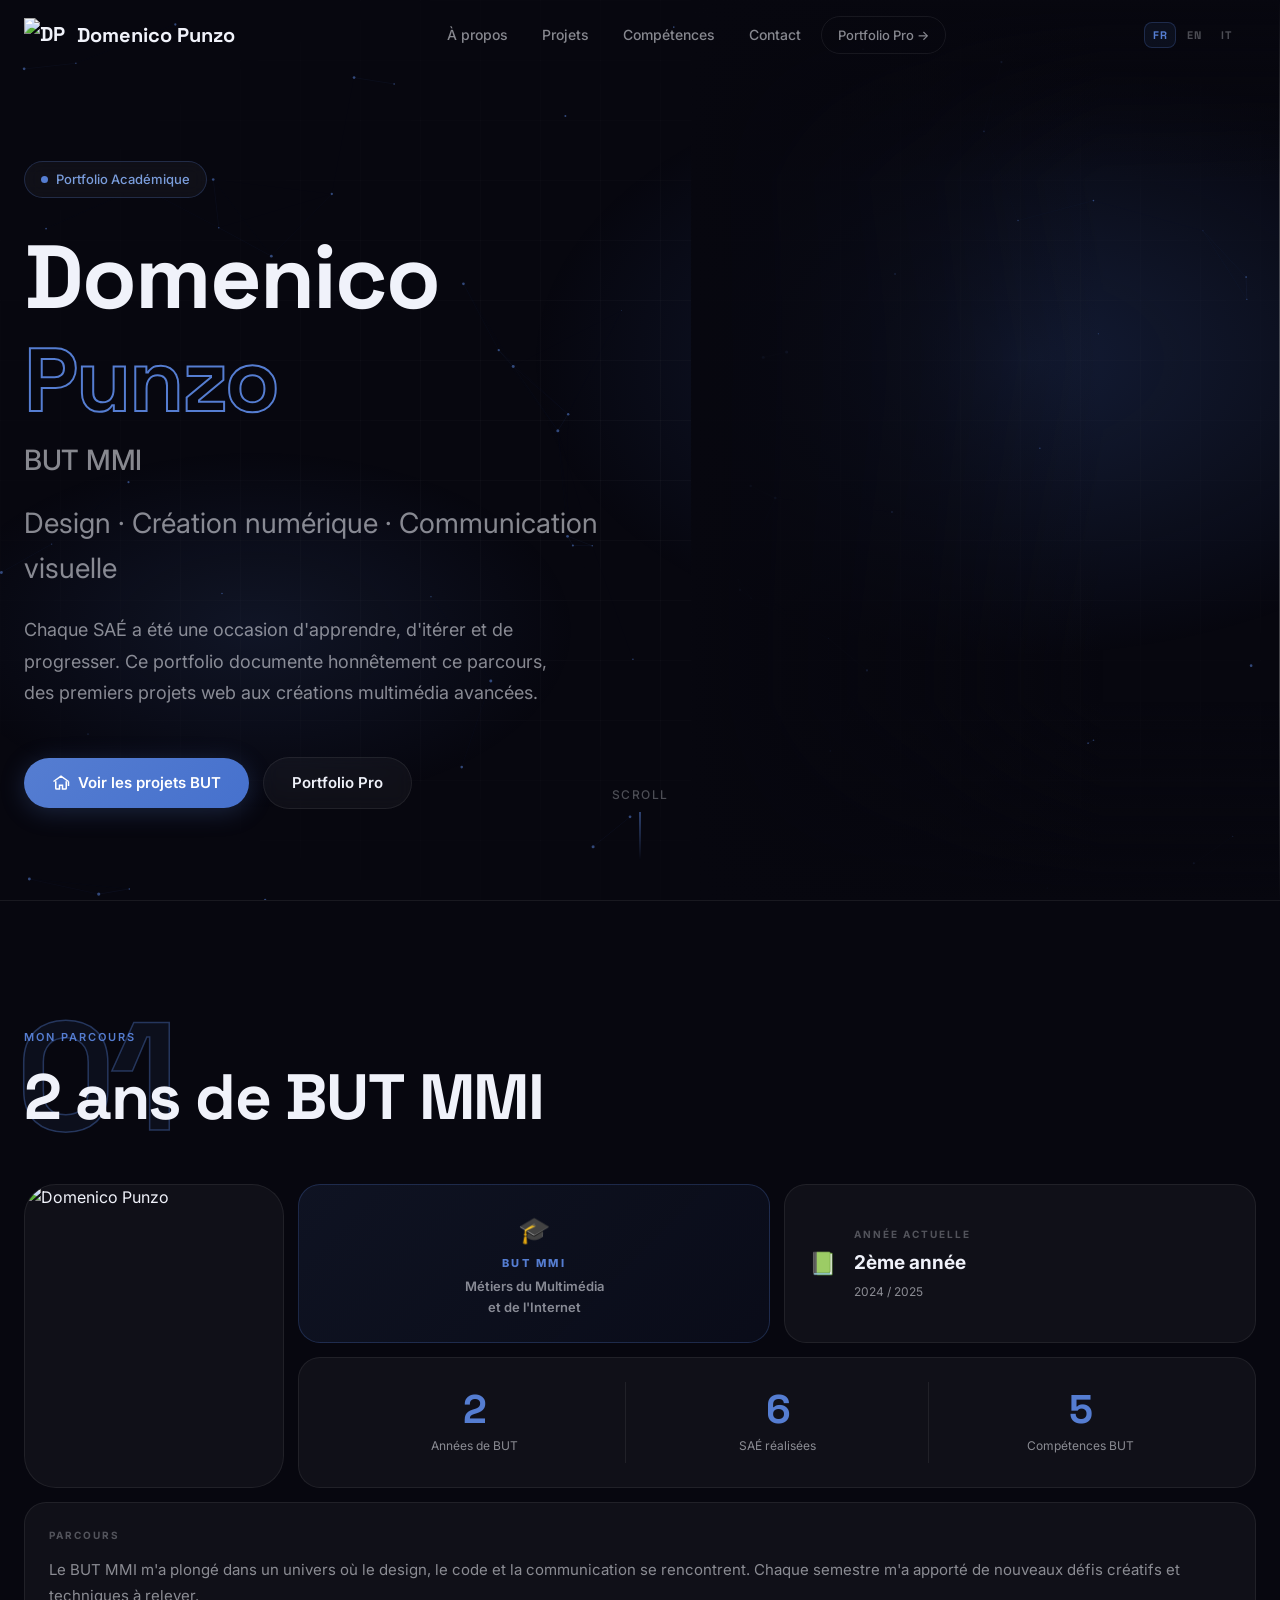
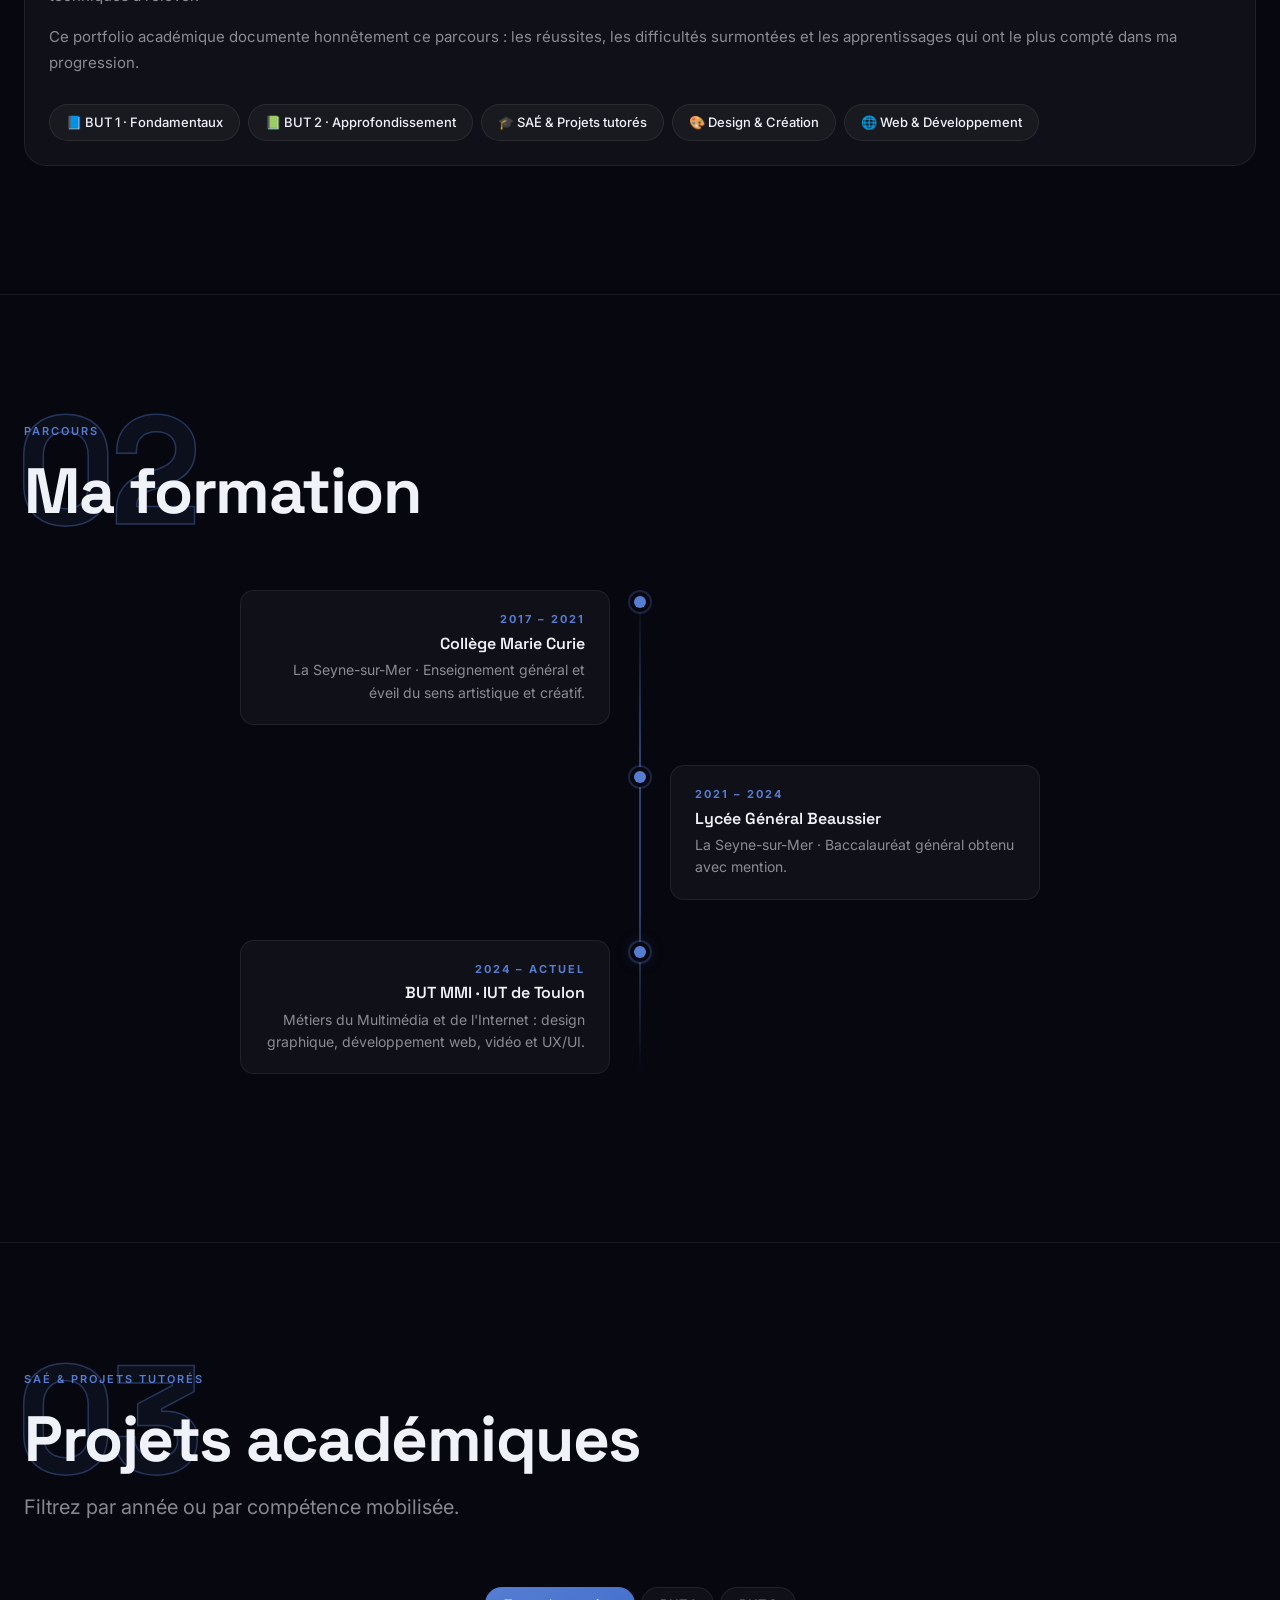
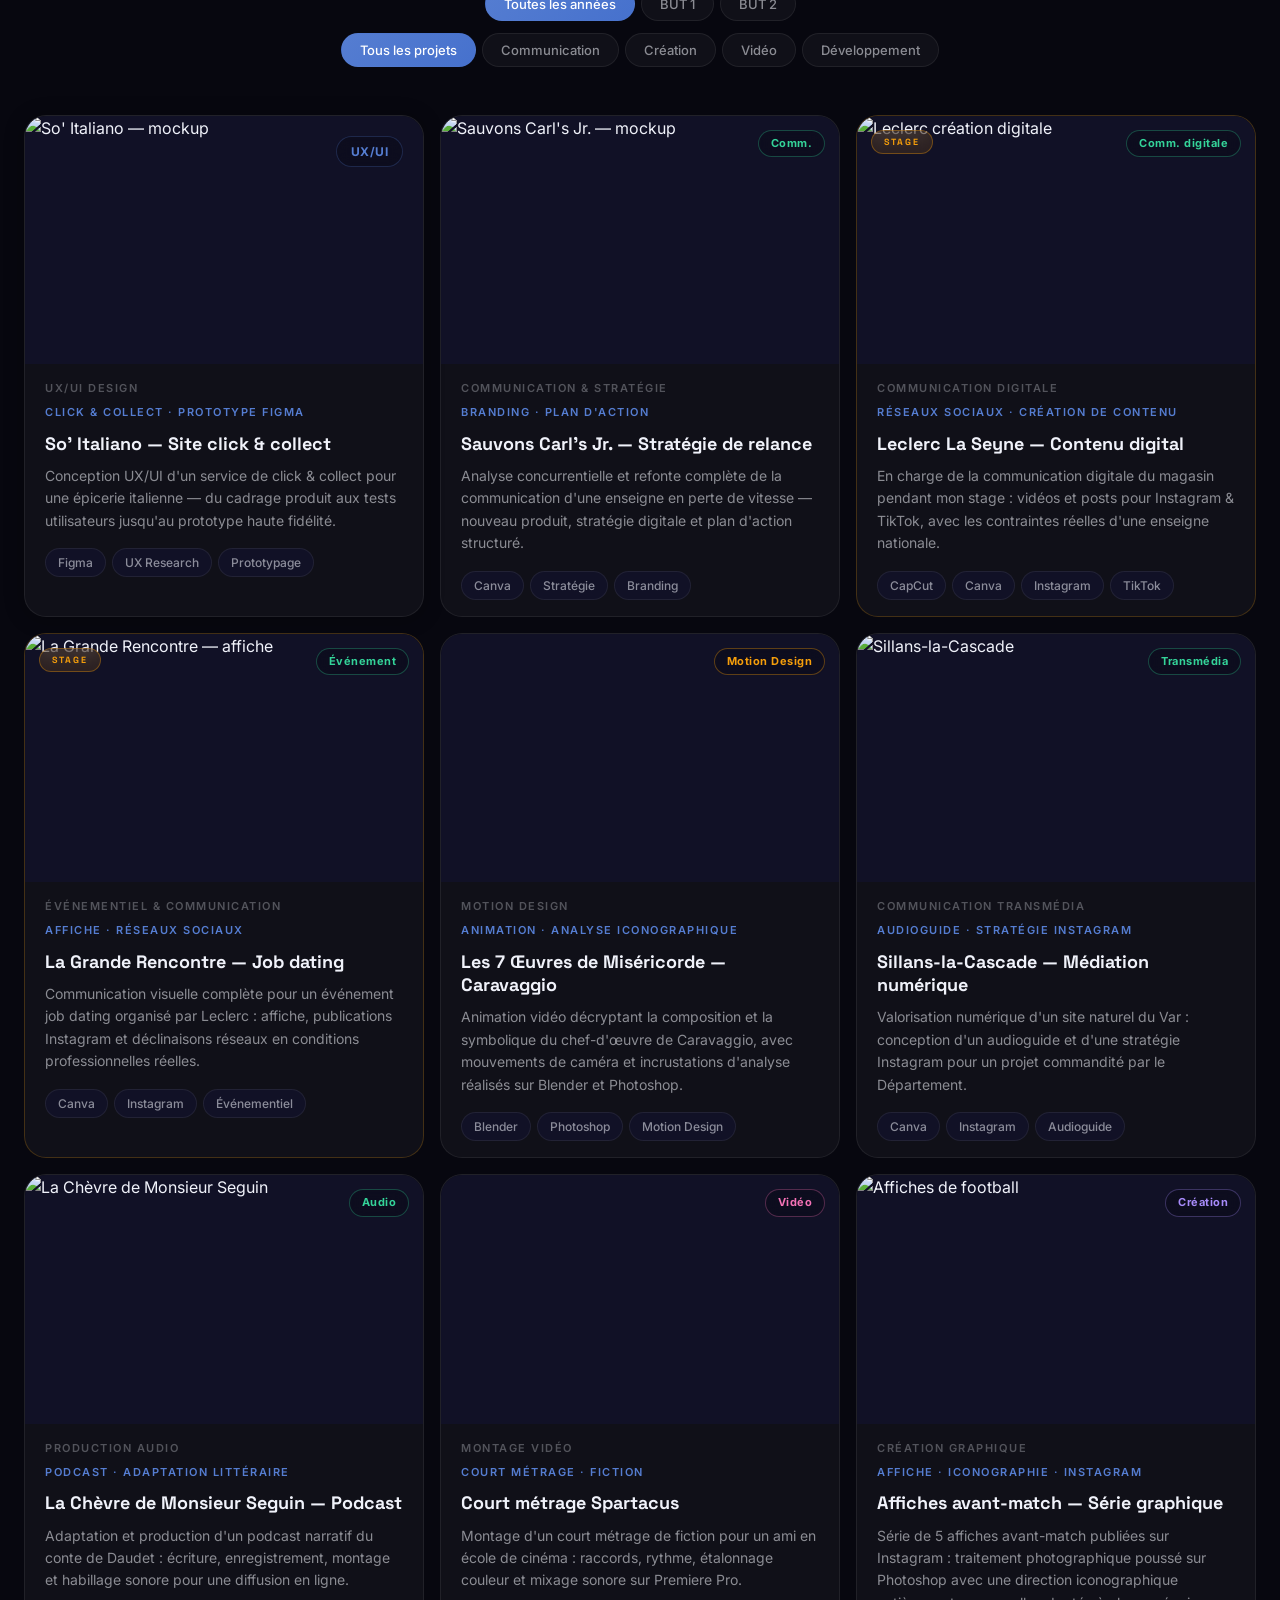
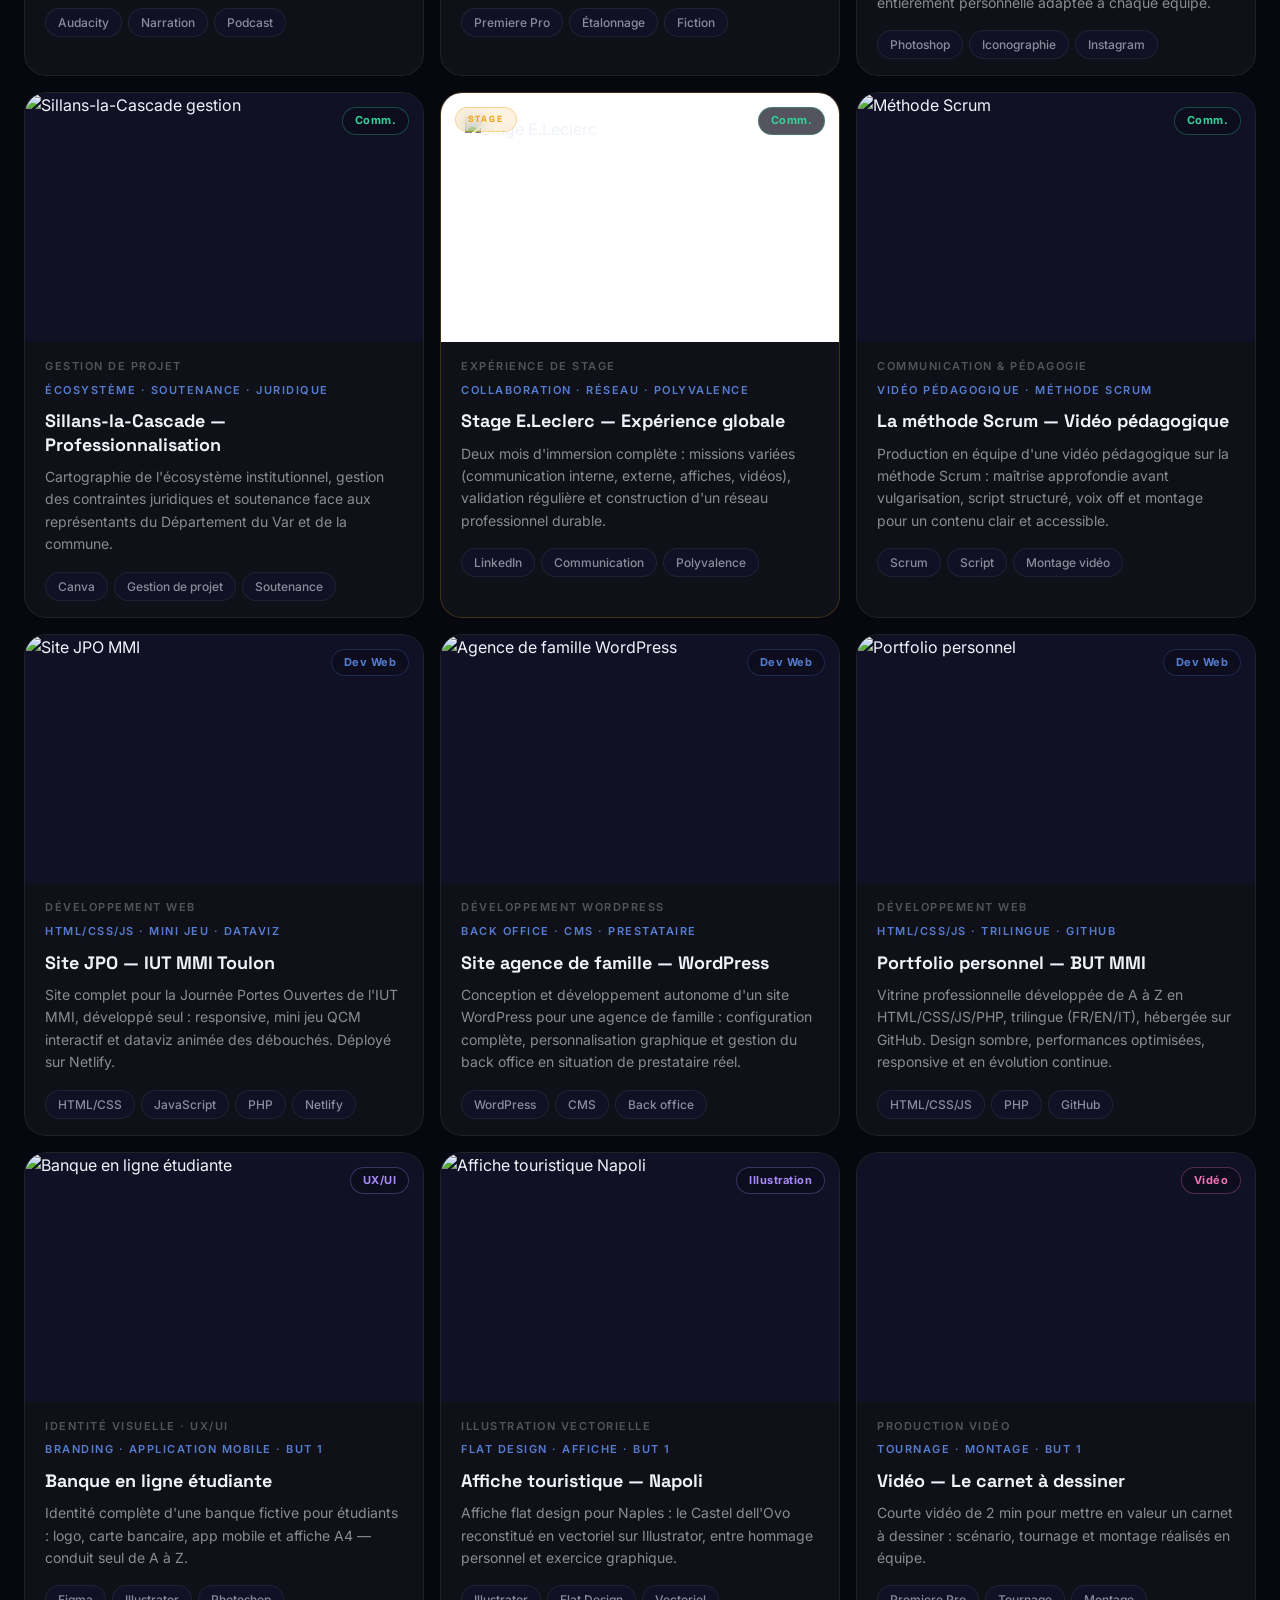
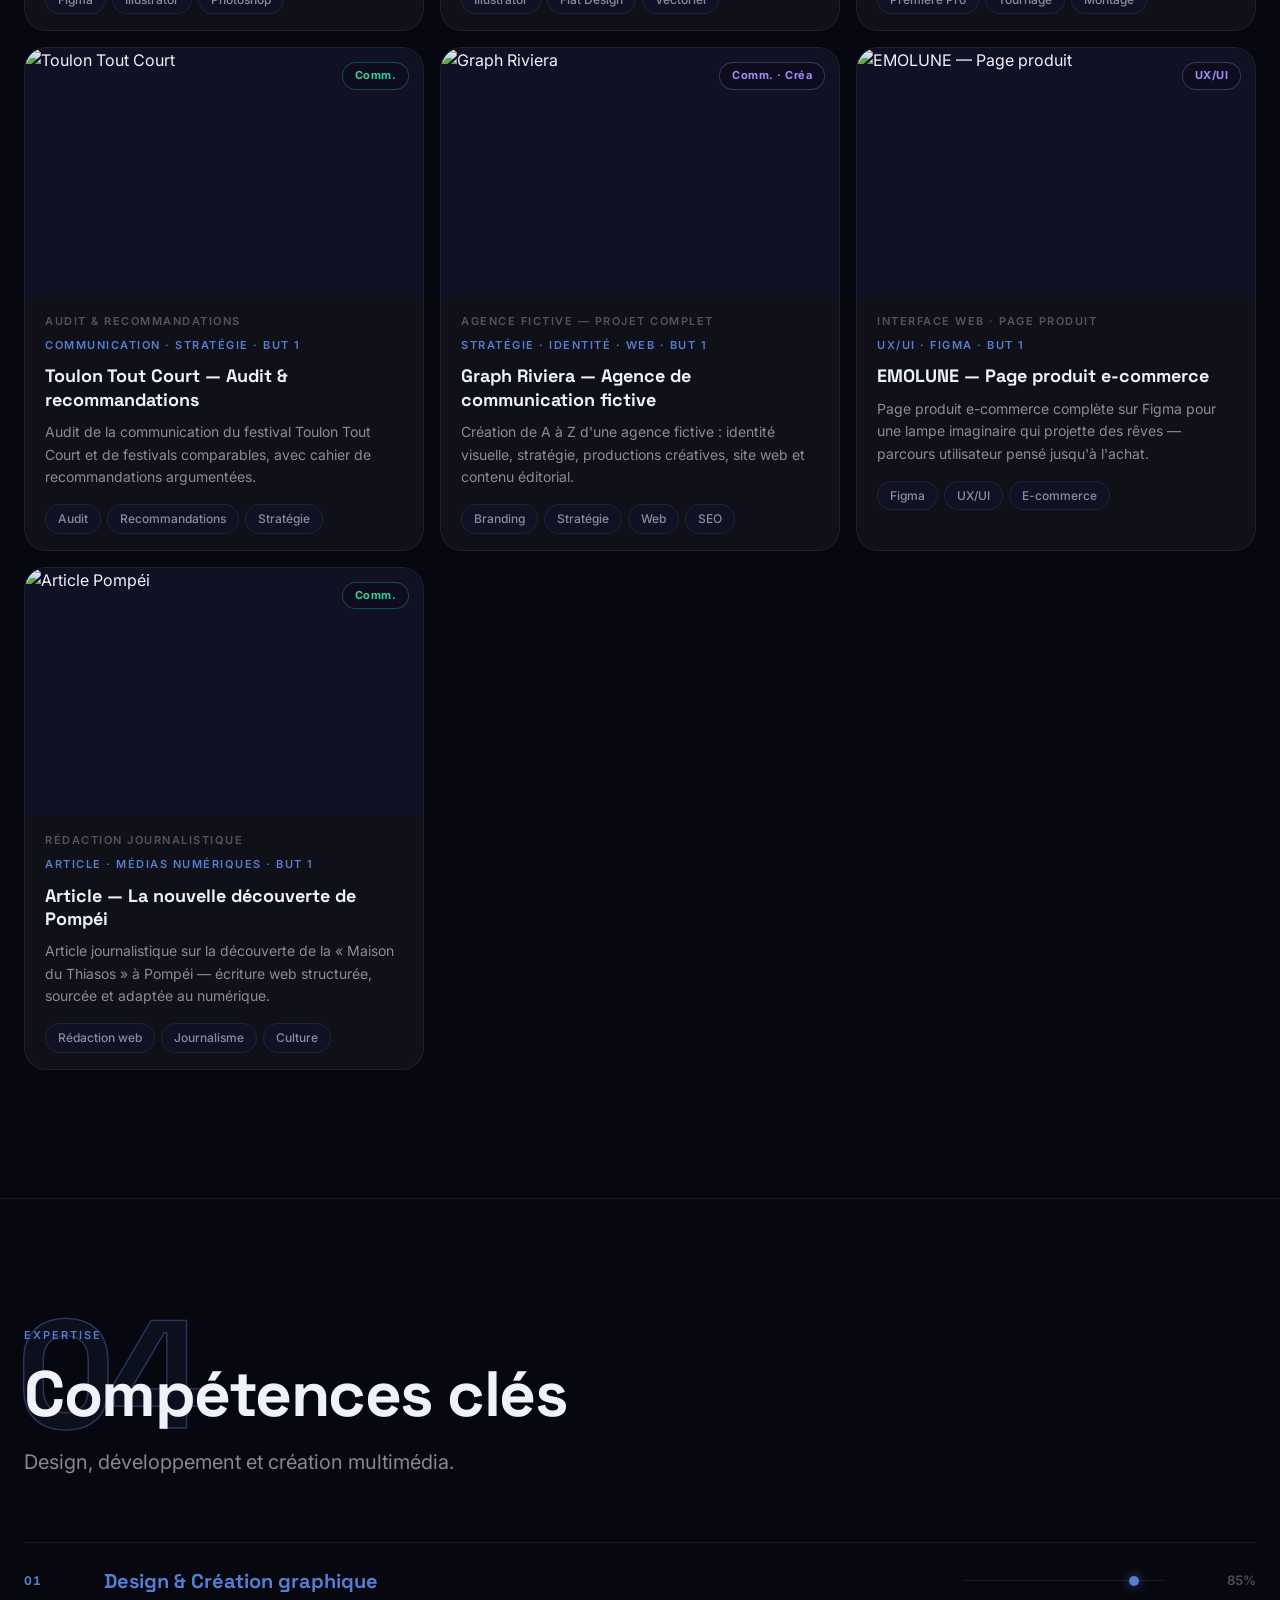
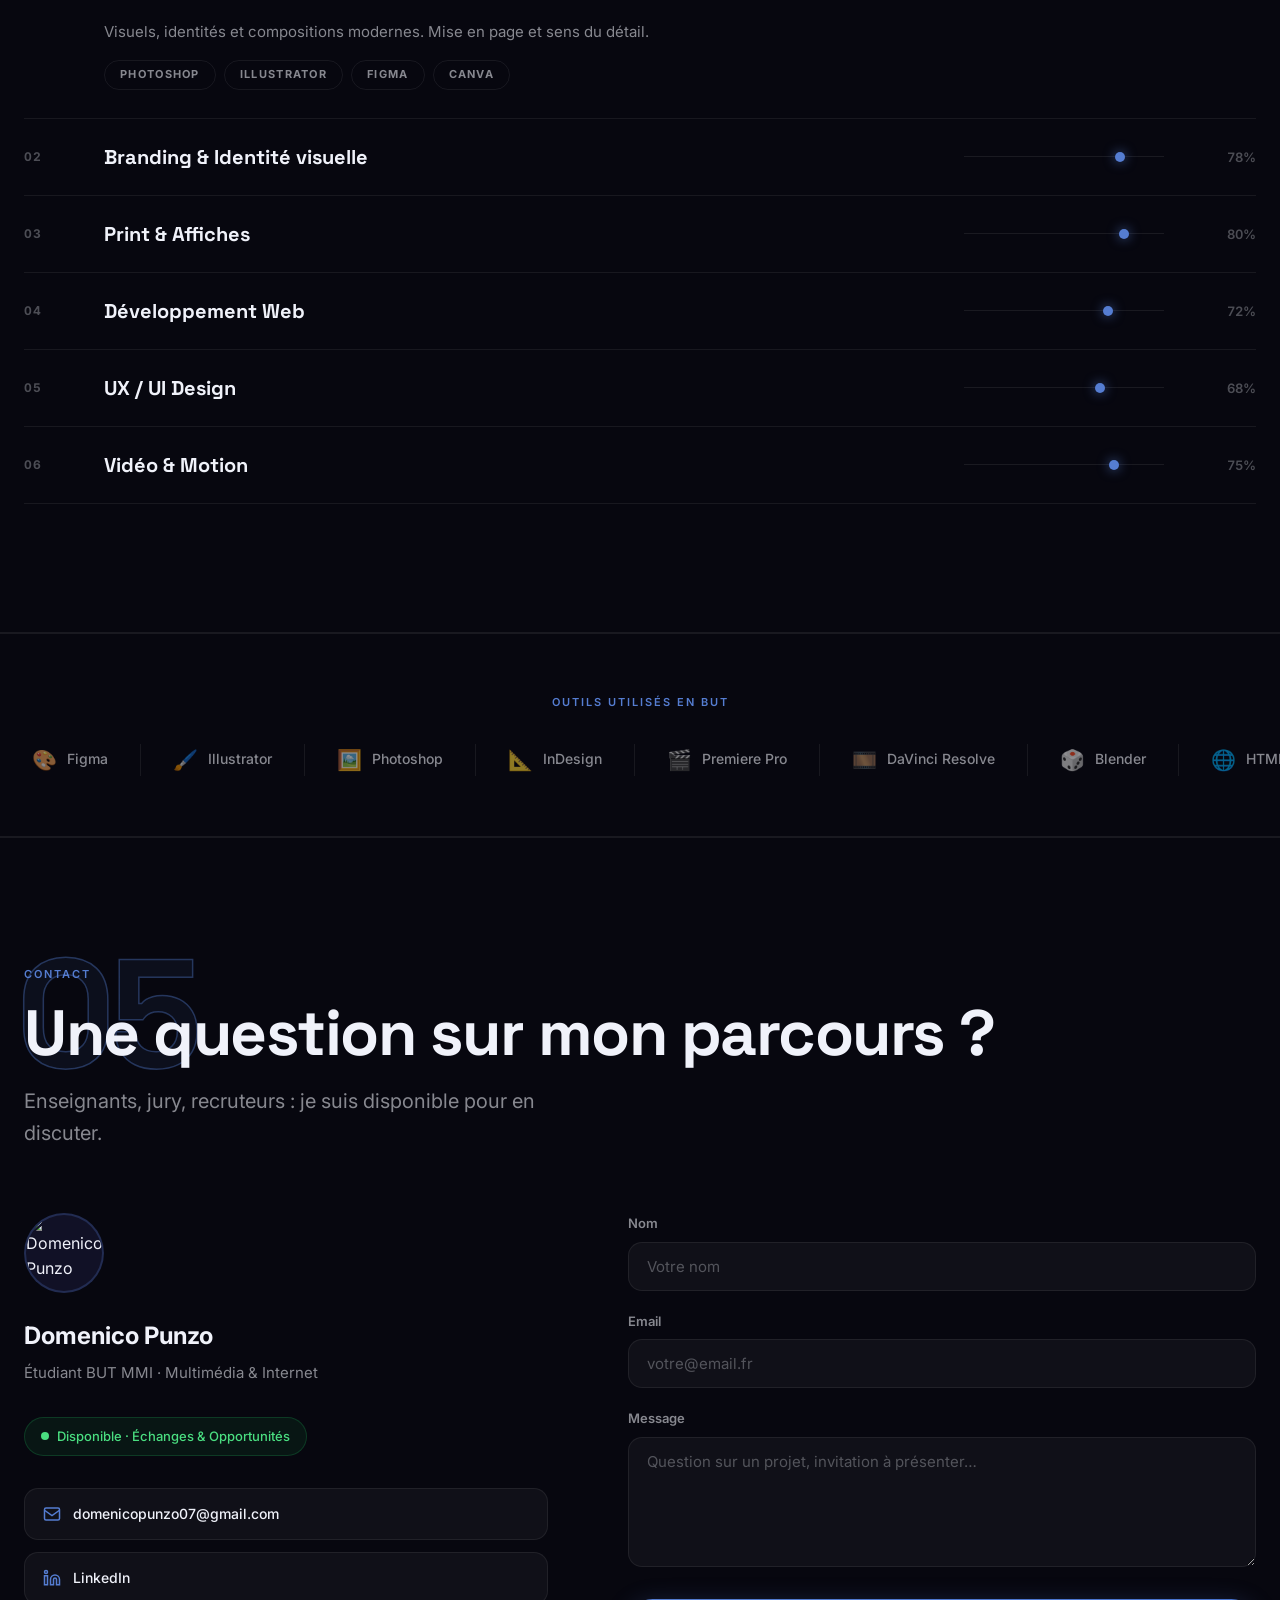
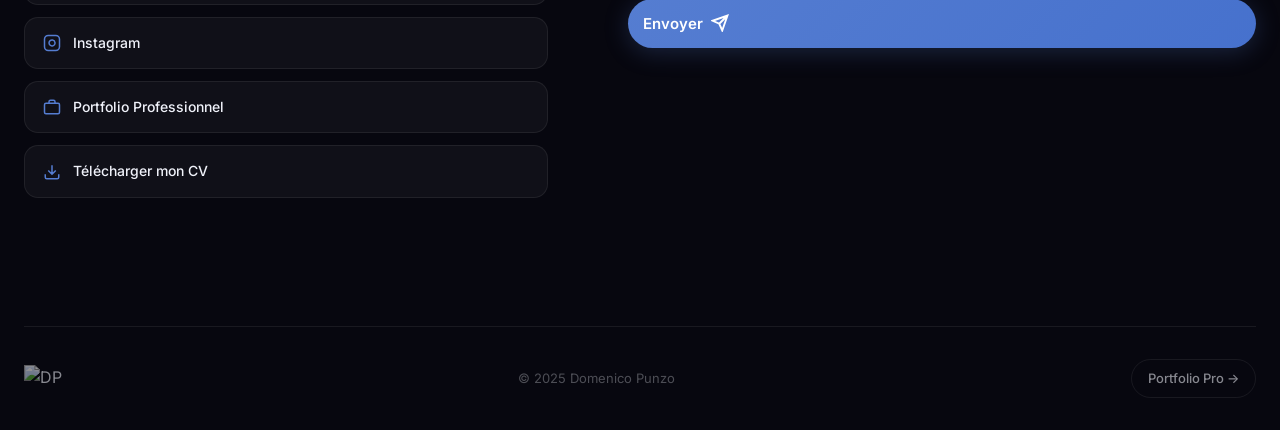
==== commit 7bce898d: "fix nom image" ====
--- a/academic.html
+++ b/academic.html
@@ -270,13 +270,15 @@
         <img src="https://pub-c142d74a81774582afa4b6283e9c608b.r2.dev/Affiches/logo-removebg-preview%20(2).png" alt="DP" class="nav-logo-img" />
         <span>Domenico Punzo</span>
       </a>
-      <ul class="nav-links">
-        <li><a class="nav-link" href="#about" data-i18n="nav_about">À propos</a></li>
-        <li><a class="nav-link" href="#projects" data-i18n="nav_projects">Projets</a></li>
-        <li><a class="nav-link" href="#skills" data-i18n="nav_skills">Compétences</a></li>
-        <li><a class="nav-link" href="#contact" data-i18n="nav_contact">Contact</a></li>
-      </ul>
-      <a href="professional.html" class="nav-switch" data-i18n="nav_switch_pro">Portfolio Pro →</a>
+      <div class="nav-center">
+        <ul class="nav-links">
+          <li><a class="nav-link" href="#about" data-i18n="nav_about">À propos</a></li>
+          <li><a class="nav-link" href="#projects" data-i18n="nav_projects">Projets</a></li>
+          <li><a class="nav-link" href="#skills" data-i18n="nav_skills">Compétences</a></li>
+          <li><a class="nav-link" href="#contact" data-i18n="nav_contact">Contact</a></li>
+        </ul>
+        <a href="professional.html" class="nav-switch" data-i18n="nav_switch_pro">Portfolio Pro →</a>
+      </div>
       <div class="nav-lang">
         <button class="lang-btn active" data-lang="fr">FR</button>
         <button class="lang-btn" data-lang="en">EN</button>
--- a/css/style.css
+++ b/css/style.css
@@ -130,10 +130,16 @@
 }
 .nav-inner {
   height: 100%;
+  display: grid;
+  grid-template-columns: auto 1fr auto auto;
+  align-items: center;
+  gap: 16px;
+}
+.nav-center {
   display: flex;
   align-items: center;
-  justify-content: space-between;
-  gap: 24px;
+  justify-content: center;
+  gap: 6px;
 }
 .nav-logo {
   display: flex; align-items: center; gap: 12px;
@@ -906,7 +912,12 @@
 }
 @media (max-width: 768px) {
   :root { --section-pad: 64px; }
-  .nav-links, .nav-cta, .nav-switch { display: none; }
+  .nav-inner {
+    display: flex;
+    justify-content: space-between;
+    gap: 8px;
+  }
+  .nav-center { display: none; }
   .nav-hamburger { display: flex; }
   .nav-lang { gap: 1px; }
   .lang-btn { padding: 4px 6px; font-size: 10px; }
